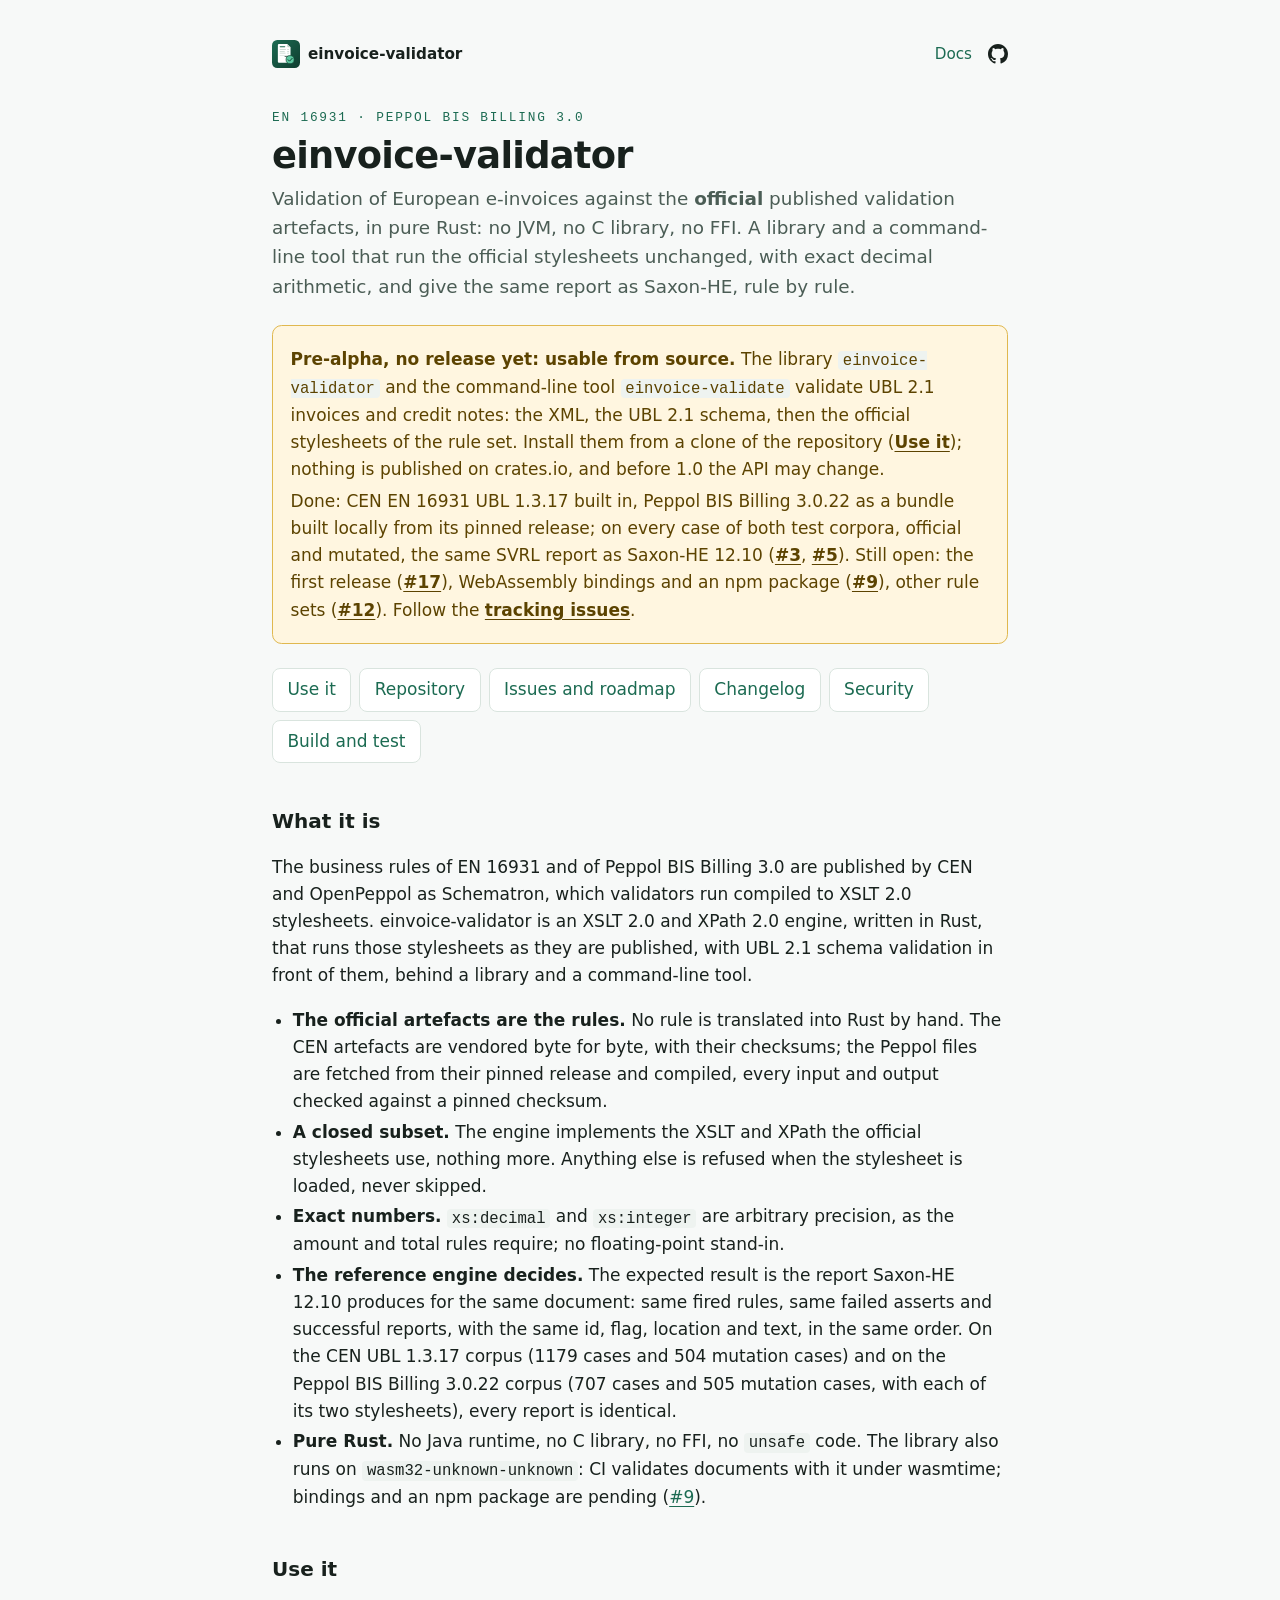
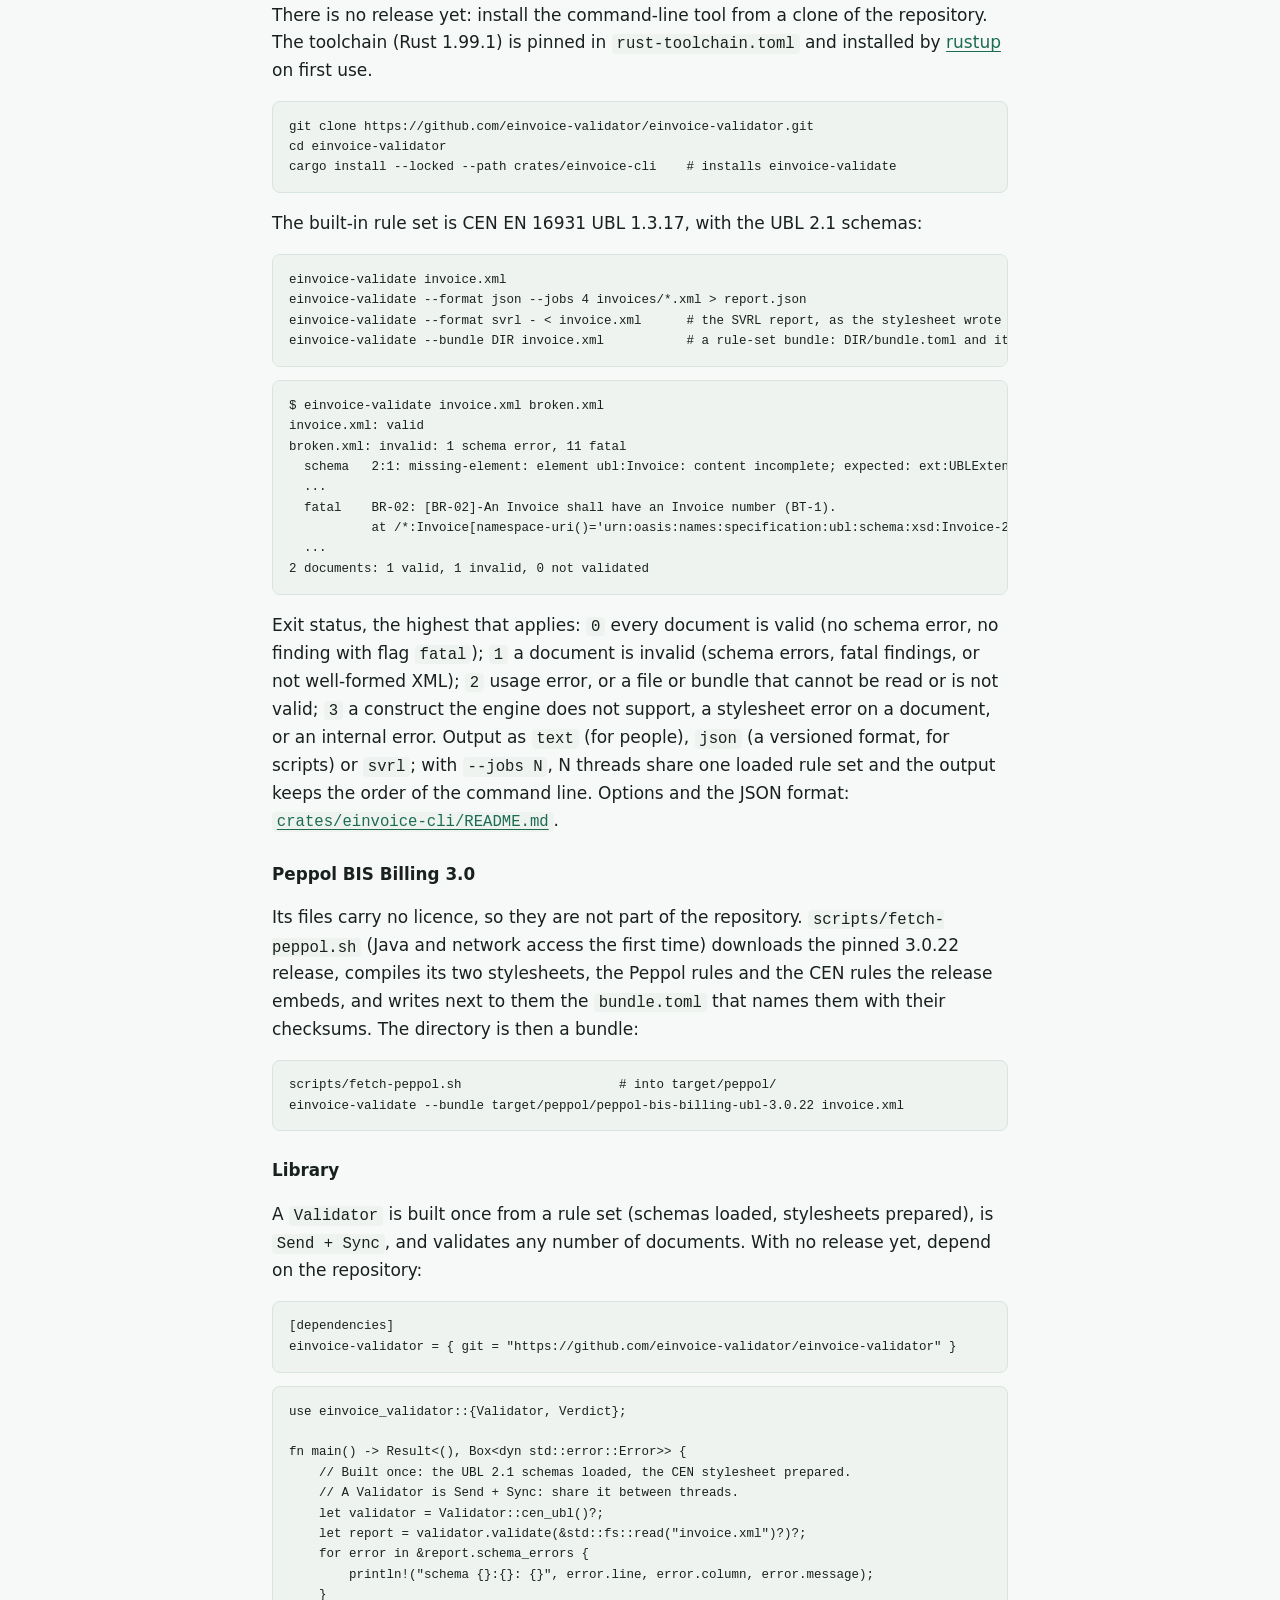
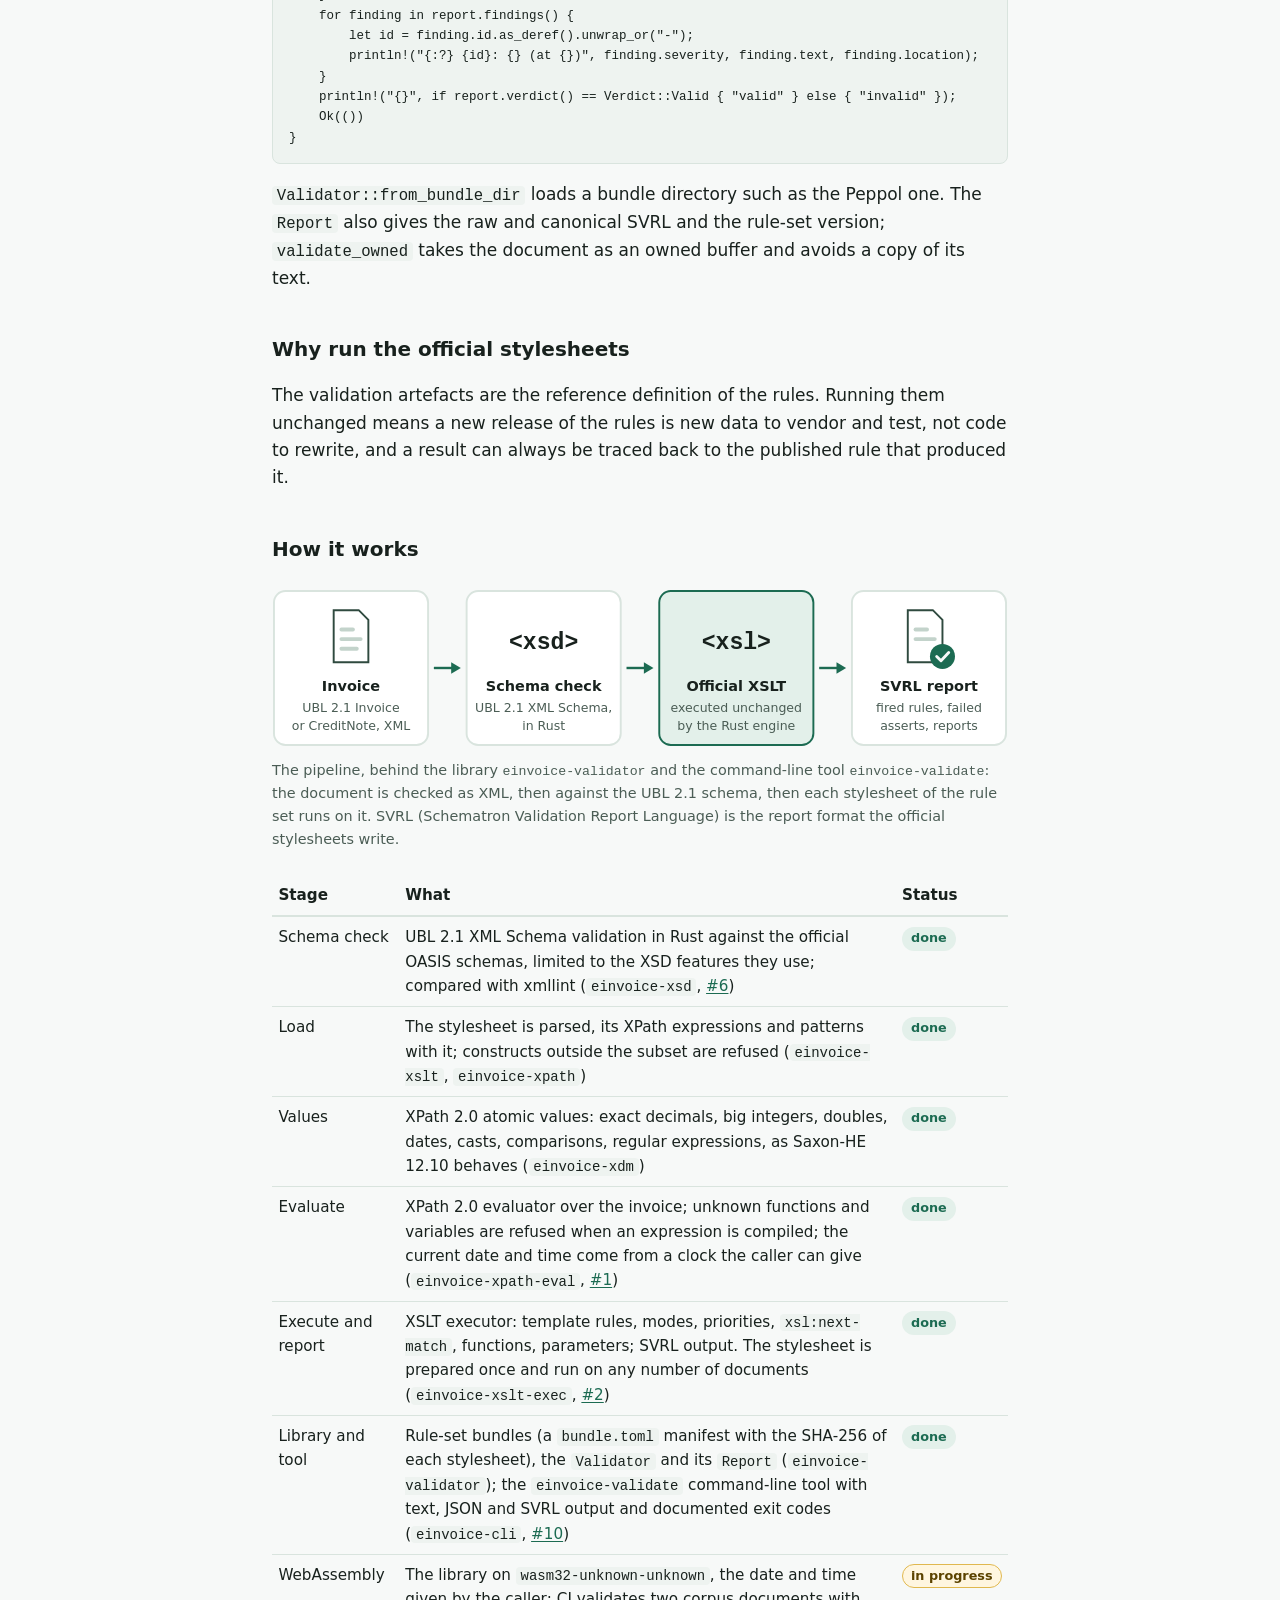
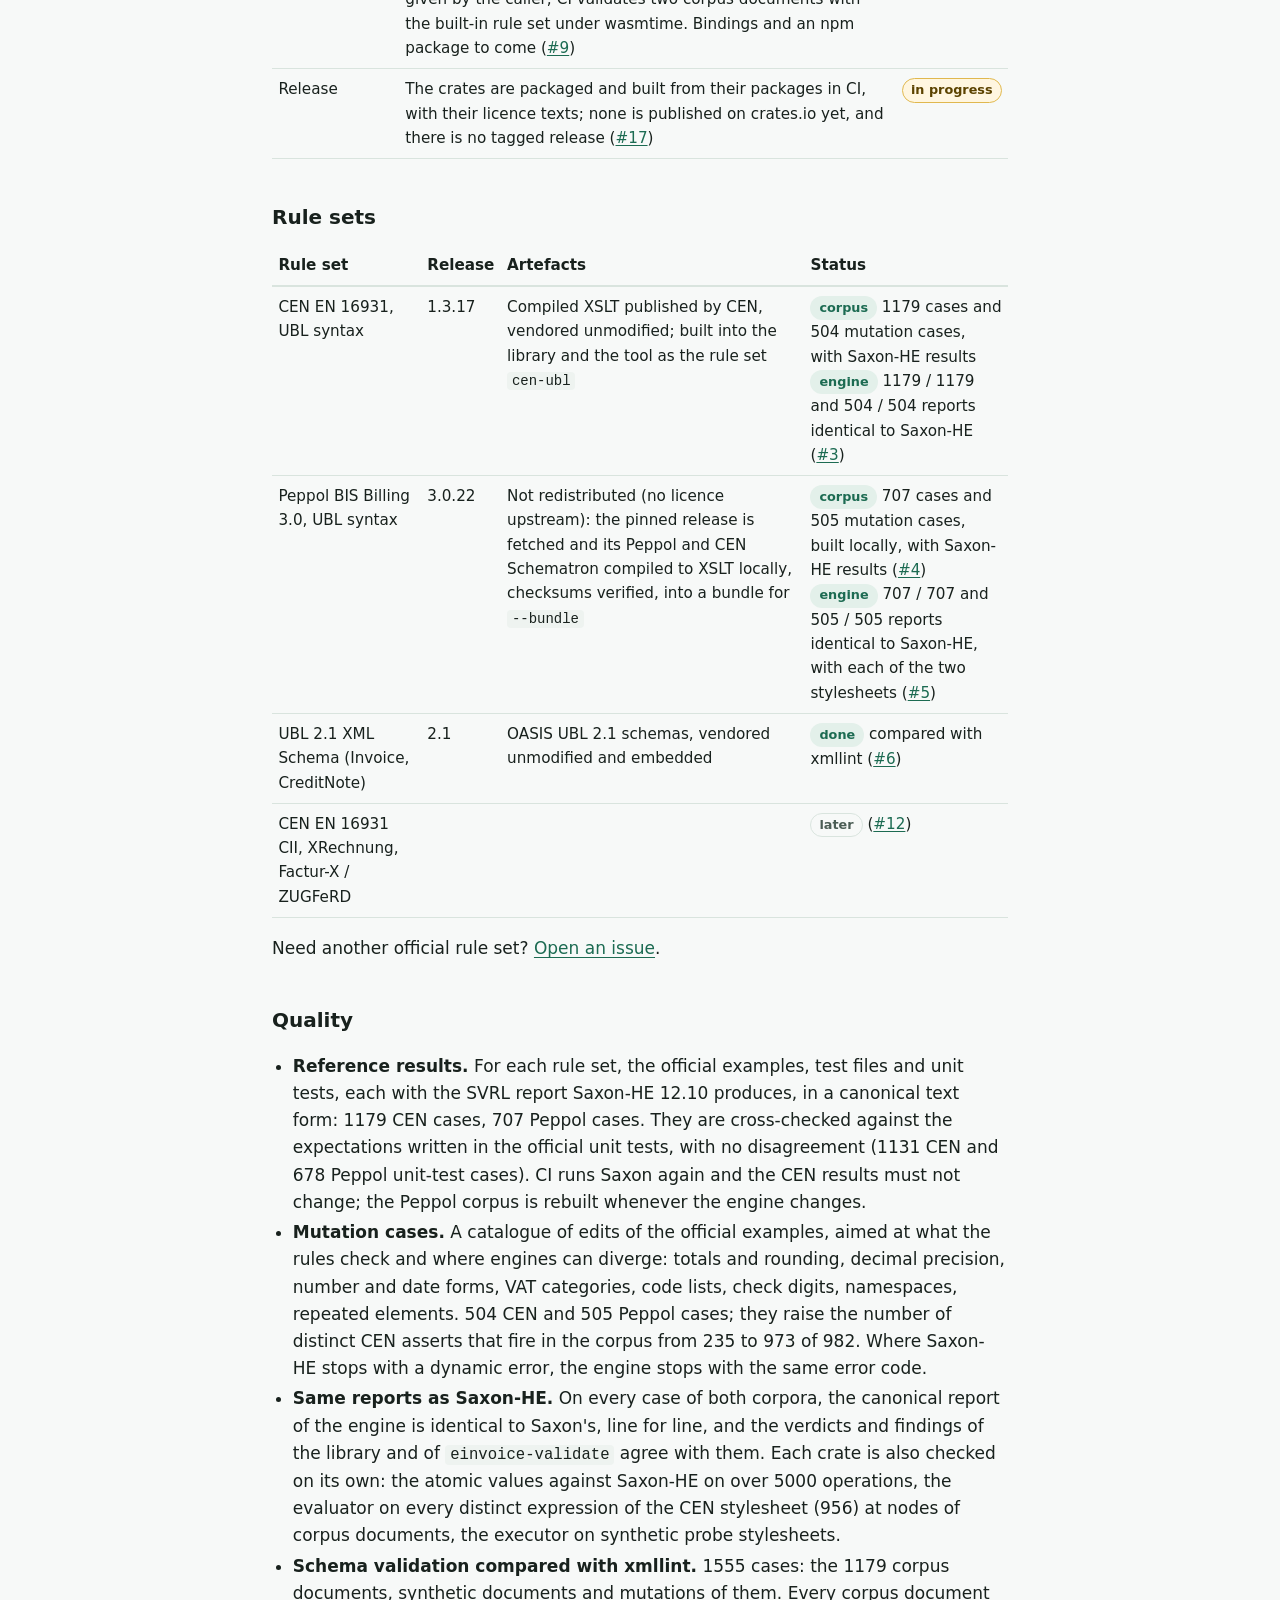
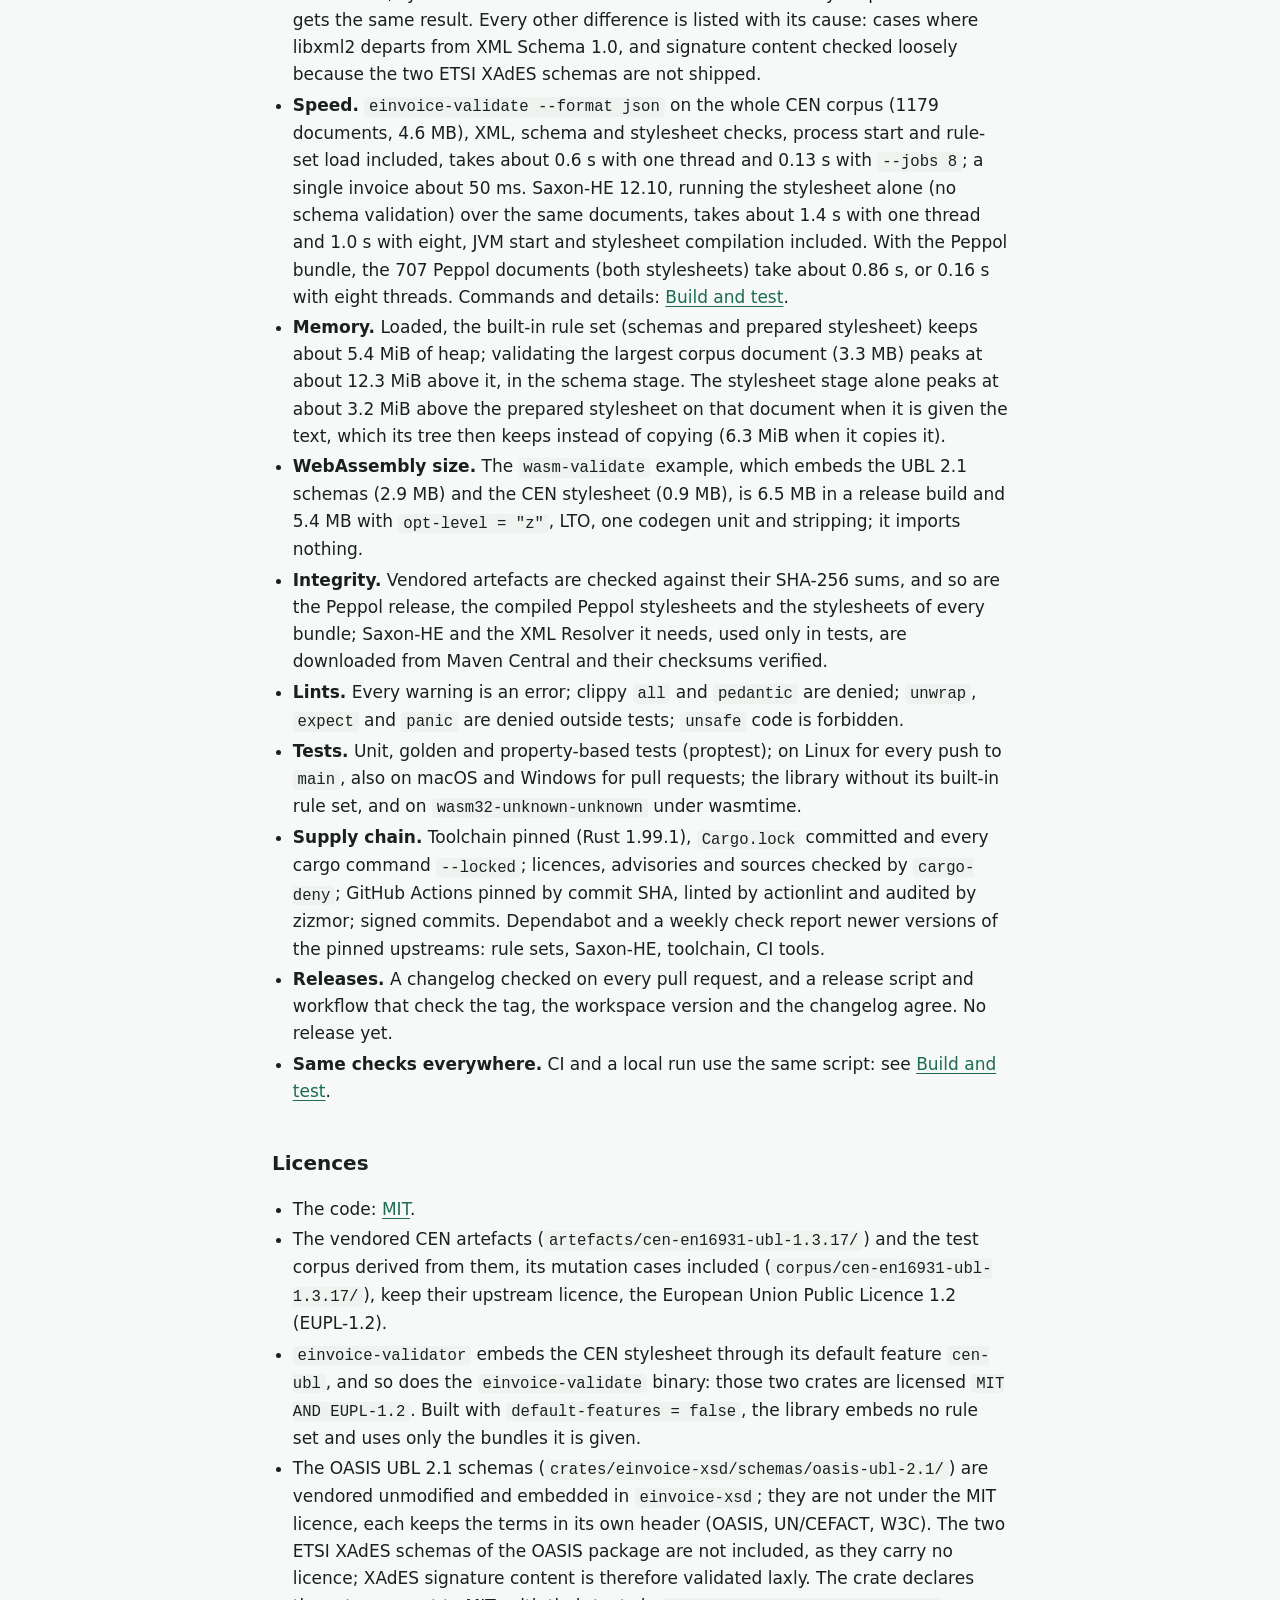
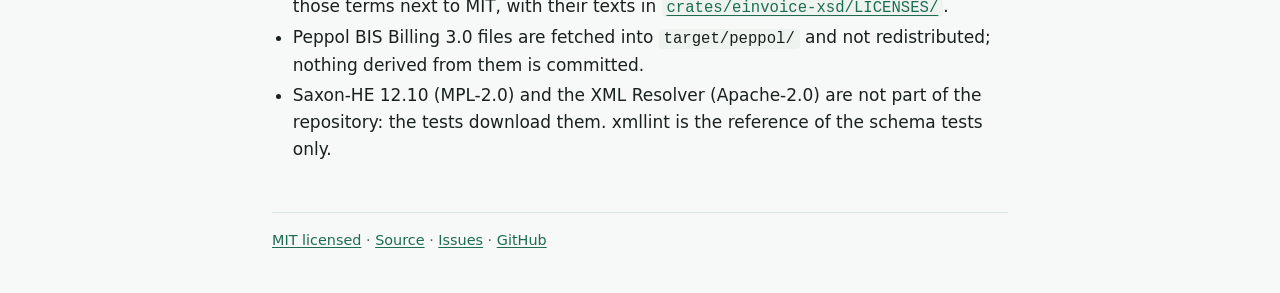
==== index.html @ 3c6e41d5 "XAdES schemas no longer shipped; xmllint comparison on 1555 cases" ====
<!doctype html>
<html lang="en">
<head>
<meta charset="utf-8">
<meta name="viewport" content="width=device-width, initial-scale=1">
<title>einvoice-validator: official EN 16931 and Peppol rules, in pure Rust</title>
<meta name="description" content="Validate EN 16931 and Peppol BIS Billing 3.0 UBL e-invoices against the official validation artefacts, in pure Rust: a library and the einvoice-validate command-line tool, with exact decimals and the same reports as Saxon-HE on the whole CEN and Peppol test corpora. Pre-alpha, usable from source.">
<meta name="color-scheme" content="light dark">
<link rel="icon" href="favicon.svg" type="image/svg+xml">
<link rel="stylesheet" href="style.css?v=1">
</head>
<body>
<a class="skip" href="#content">Skip to content</a>
<main id="content">
<header class="top"><a href="./" class="brand"><img src="favicon.svg" alt="" width="28" height="28">einvoice-validator</a><span><a href="docs.html">Docs</a> <a href="https://github.com/einvoice-validator" class="gh" aria-label="einvoice-validator on GitHub"><svg viewBox="0 0 16 16" width="20" height="20" aria-hidden="true" fill="currentColor"><path d="M8 0C3.58 0 0 3.58 0 8c0 3.54 2.29 6.53 5.47 7.59.4.07.55-.17.55-.38 0-.19-.01-.82-.01-1.49-2.01.37-2.53-.49-2.69-.94-.09-.23-.48-.94-.82-1.13-.28-.15-.68-.52-.01-.53.63-.01 1.08.58 1.23.82.72 1.21 1.87.87 2.33.66.07-.52.28-.87.51-1.07-1.78-.2-3.64-.89-3.64-3.95 0-.87.31-1.59.82-2.15-.08-.2-.36-1.02.08-2.12 0 0 .67-.21 2.2.82.64-.18 1.32-.27 2-.27.68 0 1.36.09 2 .27 1.53-1.04 2.2-.82 2.2-.82.44 1.1.16 1.92.08 2.12.51.56.82 1.27.82 2.15 0 3.07-1.87 3.75-3.65 3.95.29.25.54.73.54 1.48 0 1.07-.01 1.93-.01 2.2 0 .21.15.46.55.38A8.013 8.013 0 0016 8c0-4.42-3.58-8-8-8z"/></svg></a></span></header>

<p class="eyebrow">EN 16931 · Peppol BIS Billing 3.0</p>
<h1>einvoice-validator</h1>
<p class="lead">Validation of European e-invoices against the <strong>official</strong> published validation artefacts, in pure Rust: no JVM, no C library, no FFI. A library and a command-line tool that run the official stylesheets unchanged, with exact decimal arithmetic, and give the same report as Saxon-HE, rule by rule.</p>

<aside class="status" aria-label="Project status">
<p><strong>Pre-alpha, no release yet: usable from source.</strong> The library <code>einvoice-validator</code> and the command-line tool <code>einvoice-validate</code> validate UBL 2.1 invoices and credit notes: the XML, the UBL 2.1 schema, then the official stylesheets of the rule set. Install them from a clone of the repository (<a href="#use">Use it</a>); nothing is published on crates.io, and before 1.0 the API may change.</p>
<p>Done: CEN EN 16931 UBL 1.3.17 built in, Peppol BIS Billing 3.0.22 as a bundle built locally from its pinned release; on every case of both test corpora, official and mutated, the same SVRL report as Saxon-HE 12.10 (<a href="https://github.com/einvoice-validator/einvoice-validator/issues/3">#3</a>, <a href="https://github.com/einvoice-validator/einvoice-validator/issues/5">#5</a>). Still open: the first release (<a href="https://github.com/einvoice-validator/einvoice-validator/issues/17">#17</a>), WebAssembly bindings and an npm package (<a href="https://github.com/einvoice-validator/einvoice-validator/issues/9">#9</a>), other rule sets (<a href="https://github.com/einvoice-validator/einvoice-validator/issues/12">#12</a>). Follow the <a href="https://github.com/einvoice-validator/einvoice-validator/issues">tracking issues</a>.</p>
</aside>

<div class="links">
<a href="#use">Use it</a>
<a href="https://github.com/einvoice-validator/einvoice-validator">Repository</a>
<a href="https://github.com/einvoice-validator/einvoice-validator/issues">Issues and roadmap</a>
<a href="https://github.com/einvoice-validator/einvoice-validator/blob/main/CHANGELOG.md">Changelog</a>
<a href="https://github.com/einvoice-validator/einvoice-validator/security">Security</a>
<a href="docs.html">Build and test</a>
</div>

<h2 id="what">What it is</h2>
<p>The business rules of EN 16931 and of Peppol BIS Billing 3.0 are published by CEN and OpenPeppol as Schematron, which validators run compiled to XSLT 2.0 stylesheets. einvoice-validator is an XSLT 2.0 and XPath 2.0 engine, written in Rust, that runs those stylesheets as they are published, with UBL 2.1 schema validation in front of them, behind a library and a command-line tool.</p>
<ul>
<li><strong>The official artefacts are the rules.</strong> No rule is translated into Rust by hand. The CEN artefacts are vendored byte for byte, with their checksums; the Peppol files are fetched from their pinned release and compiled, every input and output checked against a pinned checksum.</li>
<li><strong>A closed subset.</strong> The engine implements the XSLT and XPath the official stylesheets use, nothing more. Anything else is refused when the stylesheet is loaded, never skipped.</li>
<li><strong>Exact numbers.</strong> <code>xs:decimal</code> and <code>xs:integer</code> are arbitrary precision, as the amount and total rules require; no floating-point stand-in.</li>
<li><strong>The reference engine decides.</strong> The expected result is the report Saxon-HE 12.10 produces for the same document: same fired rules, same failed asserts and successful reports, with the same id, flag, location and text, in the same order. On the CEN UBL 1.3.17 corpus (1179 cases and 504 mutation cases) and on the Peppol BIS Billing 3.0.22 corpus (707 cases and 505 mutation cases, with each of its two stylesheets), every report is identical.</li>
<li><strong>Pure Rust.</strong> No Java runtime, no C library, no FFI, no <code>unsafe</code> code. The library also runs on <code>wasm32-unknown-unknown</code>: CI validates documents with it under wasmtime; bindings and an npm package are pending (<a href="https://github.com/einvoice-validator/einvoice-validator/issues/9">#9</a>).</li>
</ul>

<h2 id="use">Use it</h2>
<p>There is no release yet: install the command-line tool from a clone of the repository. The toolchain (Rust 1.99.1) is pinned in <code>rust-toolchain.toml</code> and installed by <a href="https://rustup.rs/">rustup</a> on first use.</p>
<pre><code>git clone https://github.com/einvoice-validator/einvoice-validator.git
cd einvoice-validator
cargo install --locked --path crates/einvoice-cli    # installs einvoice-validate</code></pre>
<p>The built-in rule set is CEN EN 16931 UBL 1.3.17, with the UBL 2.1 schemas:</p>
<pre><code>einvoice-validate invoice.xml
einvoice-validate --format json --jobs 4 invoices/*.xml &gt; report.json
einvoice-validate --format svrl - &lt; invoice.xml      # the SVRL report, as the stylesheet wrote it
einvoice-validate --bundle DIR invoice.xml           # a rule-set bundle: DIR/bundle.toml and its stylesheets</code></pre>
<pre><code>$ einvoice-validate invoice.xml broken.xml
invoice.xml: valid
broken.xml: invalid: 1 schema error, 11 fatal
  schema   2:1: missing-element: element ubl:Invoice: content incomplete; expected: ext:UBLExtensions, cbc:UBLVersionID, cbc:CustomizationID, cbc:ProfileID, cbc:ProfileExecutionID, cbc:ID
  ...
  fatal    BR-02: [BR-02]-An Invoice shall have an Invoice number (BT-1).
           at /*:Invoice[namespace-uri()='urn:oasis:names:specification:ubl:schema:xsd:Invoice-2'][1]
  ...
2 documents: 1 valid, 1 invalid, 0 not validated</code></pre>
<p>Exit status, the highest that applies: <code>0</code> every document is valid (no schema error, no finding with flag <code>fatal</code>); <code>1</code> a document is invalid (schema errors, fatal findings, or not well-formed XML); <code>2</code> usage error, or a file or bundle that cannot be read or is not valid; <code>3</code> a construct the engine does not support, a stylesheet error on a document, or an internal error. Output as <code>text</code> (for people), <code>json</code> (a versioned format, for scripts) or <code>svrl</code>; with <code>--jobs N</code>, N threads share one loaded rule set and the output keeps the order of the command line. Options and the JSON format: <a href="https://github.com/einvoice-validator/einvoice-validator/blob/main/crates/einvoice-cli/README.md"><code>crates/einvoice-cli/README.md</code></a>.</p>
<h3 id="peppol">Peppol BIS Billing 3.0</h3>
<p>Its files carry no licence, so they are not part of the repository. <code>scripts/fetch-peppol.sh</code> (Java and network access the first time) downloads the pinned 3.0.22 release, compiles its two stylesheets, the Peppol rules and the CEN rules the release embeds, and writes next to them the <code>bundle.toml</code> that names them with their checksums. The directory is then a bundle:</p>
<pre><code>scripts/fetch-peppol.sh                     # into target/peppol/
einvoice-validate --bundle target/peppol/peppol-bis-billing-ubl-3.0.22 invoice.xml</code></pre>
<h3 id="library">Library</h3>
<p>A <code>Validator</code> is built once from a rule set (schemas loaded, stylesheets prepared), is <code>Send + Sync</code>, and validates any number of documents. With no release yet, depend on the repository:</p>
<pre><code>[dependencies]
einvoice-validator = { git = "https://github.com/einvoice-validator/einvoice-validator" }</code></pre>
<pre><code>use einvoice_validator::{Validator, Verdict};

fn main() -&gt; Result&lt;(), Box&lt;dyn std::error::Error&gt;&gt; {
    // Built once: the UBL 2.1 schemas loaded, the CEN stylesheet prepared.
    // A Validator is Send + Sync: share it between threads.
    let validator = Validator::cen_ubl()?;
    let report = validator.validate(&amp;std::fs::read("invoice.xml")?)?;
    for error in &amp;report.schema_errors {
        println!("schema {}:{}: {}", error.line, error.column, error.message);
    }
    for finding in report.findings() {
        let id = finding.id.as_deref().unwrap_or("-");
        println!("{:?} {id}: {} (at {})", finding.severity, finding.text, finding.location);
    }
    println!("{}", if report.verdict() == Verdict::Valid { "valid" } else { "invalid" });
    Ok(())
}</code></pre>
<p><code>Validator::from_bundle_dir</code> loads a bundle directory such as the Peppol one. The <code>Report</code> also gives the raw and canonical SVRL and the rule-set version; <code>validate_owned</code> takes the document as an owned buffer and avoids a copy of its text.</p>

<h2 id="why">Why run the official stylesheets</h2>
<p>The validation artefacts are the reference definition of the rules. Running them unchanged means a new release of the rules is new data to vendor and test, not code to rewrite, and a result can always be traced back to the published rule that produced it.</p>

<h2 id="how">How it works</h2>
<figure>
<svg class="diagram wide" viewBox="-2 -2 764 168" role="img" aria-labelledby="dw-t dw-d">
<title id="dw-t">Validation pipeline</title>
<desc id="dw-d">An invoice in UBL XML is checked against the UBL 2.1 XML Schema, then the official XSLT rule set is executed by the Rust engine, which writes an SVRL report.</desc>
<rect class="box" x="0" y="0" width="160" height="160" rx="12"/>
<rect class="box" x="200" y="0" width="160" height="160" rx="12"/>
<rect class="box engine" x="400" y="0" width="160" height="160" rx="12"/>
<rect class="box" x="600" y="0" width="160" height="160" rx="12"/>
<g><path class="page" d="M62 20h26l10 10v44h-36z"/><rect class="ink" x="68" y="38" width="16" height="4" rx="2"/><rect class="ink" x="68" y="48" width="24" height="4" rx="2"/><rect class="ink" x="68" y="58" width="20" height="4" rx="2"/></g>
<text class="lbl" x="80" y="104" text-anchor="middle">Invoice</text>
<text class="sub" x="80" y="126" text-anchor="middle">UBL 2.1 Invoice</text>
<text class="sub" x="80" y="144" text-anchor="middle">or CreditNote, XML</text>
<text class="lbl" x="280" y="60" text-anchor="middle" style="font-family:ui-monospace,Menlo,Consolas,monospace;font-size:24px">&lt;xsd&gt;</text>
<text class="lbl" x="280" y="104" text-anchor="middle">Schema check</text>
<text class="sub" x="280" y="126" text-anchor="middle">UBL 2.1 XML Schema,</text>
<text class="sub" x="280" y="144" text-anchor="middle">in Rust</text>
<text class="lbl" x="480" y="60" text-anchor="middle" style="font-family:ui-monospace,Menlo,Consolas,monospace;font-size:24px">&lt;xsl&gt;</text>
<text class="lbl" x="480" y="104" text-anchor="middle">Official XSLT</text>
<text class="sub" x="480" y="126" text-anchor="middle">executed unchanged</text>
<text class="sub" x="480" y="144" text-anchor="middle">by the Rust engine</text>
<g><path class="page" d="M658 20h26l10 10v44h-36z"/><rect class="ink" x="664" y="38" width="16" height="4" rx="2"/><rect class="ink" x="664" y="48" width="24" height="4" rx="2"/><circle class="ok" cx="694" cy="68" r="13"/><path class="okmark" d="M688 68l4.5 4.5 8-8.5"/></g>
<text class="lbl" x="680" y="104" text-anchor="middle">SVRL report</text>
<text class="sub" x="680" y="126" text-anchor="middle">fired rules, failed</text>
<text class="sub" x="680" y="144" text-anchor="middle">asserts, reports</text>
<path class="arrow" d="M166 80h20"/><path class="head" d="M194 80l-10-6v12z"/>
<path class="arrow" d="M366 80h20"/><path class="head" d="M394 80l-10-6v12z"/>
<path class="arrow" d="M566 80h20"/><path class="head" d="M594 80l-10-6v12z"/>
</svg>
<svg class="diagram tall" viewBox="-2 -2 304 586" role="img" aria-labelledby="dt-t dt-d">
<title id="dt-t">Validation pipeline</title>
<desc id="dt-d">An invoice in UBL XML is checked against the UBL 2.1 XML Schema, then the official XSLT rule set is executed by the Rust engine, which writes an SVRL report.</desc>
<rect class="box" x="0" y="0" width="300" height="118" rx="12"/>
<rect class="box" x="0" y="154" width="300" height="118" rx="12"/>
<rect class="box engine" x="0" y="308" width="300" height="118" rx="12"/>
<rect class="box" x="0" y="462" width="300" height="118" rx="12"/>
<g><path class="page" d="M22 36h26l10 10v44h-36z"/><rect class="ink" x="28" y="54" width="16" height="4" rx="2"/><rect class="ink" x="28" y="64" width="24" height="4" rx="2"/><rect class="ink" x="28" y="74" width="20" height="4" rx="2"/></g>
<text class="lbl" x="84" y="46">Invoice</text>
<text class="sub" x="84" y="70">UBL 2.1 Invoice</text>
<text class="sub" x="84" y="88">or CreditNote, XML</text>
<text class="lbl" x="40" y="222" text-anchor="middle" style="font-family:ui-monospace,Menlo,Consolas,monospace;font-size:18px">&lt;xsd&gt;</text>
<text class="lbl" x="84" y="200">Schema check</text>
<text class="sub" x="84" y="224">UBL 2.1 XML Schema,</text>
<text class="sub" x="84" y="242">in Rust</text>
<text class="lbl" x="40" y="376" text-anchor="middle" style="font-family:ui-monospace,Menlo,Consolas,monospace;font-size:18px">&lt;xsl&gt;</text>
<text class="lbl" x="84" y="354">Official XSLT</text>
<text class="sub" x="84" y="378">executed unchanged</text>
<text class="sub" x="84" y="396">by the Rust engine</text>
<g><path class="page" d="M22 498h26l10 10v44h-36z"/><rect class="ink" x="28" y="516" width="16" height="4" rx="2"/><rect class="ink" x="28" y="526" width="24" height="4" rx="2"/><circle class="ok" cx="58" cy="546" r="13"/><path class="okmark" d="M52 546l4.5 4.5 8-8.5"/></g>
<text class="lbl" x="84" y="508">SVRL report</text>
<text class="sub" x="84" y="532">fired rules, failed</text>
<text class="sub" x="84" y="550">asserts, reports</text>
<path class="arrow" d="M150 122v20"/><path class="head" d="M150 150l-6-10h12z"/>
<path class="arrow" d="M150 276v20"/><path class="head" d="M150 304l-6-10h12z"/>
<path class="arrow" d="M150 430v20"/><path class="head" d="M150 458l-6-10h12z"/>
</svg>
<figcaption>The pipeline, behind the library <code>einvoice-validator</code> and the command-line tool <code>einvoice-validate</code>: the document is checked as XML, then against the UBL 2.1 schema, then each stylesheet of the rule set runs on it. SVRL (Schematron Validation Report Language) is the report format the official stylesheets write.</figcaption>
</figure>
<div class="table-wrap">
<table>
<thead><tr><th scope="col">Stage</th><th scope="col">What</th><th scope="col">Status</th></tr></thead>
<tbody>
<tr><td>Schema check</td><td>UBL 2.1 XML Schema validation in Rust against the official OASIS schemas, limited to the XSD features they use; compared with xmllint (<code>einvoice-xsd</code>, <a href="https://github.com/einvoice-validator/einvoice-validator/issues/6">#6</a>)</td><td><span class="tag done">done</span></td></tr>
<tr><td>Load</td><td>The stylesheet is parsed, its XPath expressions and patterns with it; constructs outside the subset are refused (<code>einvoice-xslt</code>, <code>einvoice-xpath</code>)</td><td><span class="tag done">done</span></td></tr>
<tr><td>Values</td><td>XPath 2.0 atomic values: exact decimals, big integers, doubles, dates, casts, comparisons, regular expressions, as Saxon-HE 12.10 behaves (<code>einvoice-xdm</code>)</td><td><span class="tag done">done</span></td></tr>
<tr><td>Evaluate</td><td>XPath 2.0 evaluator over the invoice; unknown functions and variables are refused when an expression is compiled; the current date and time come from a clock the caller can give (<code>einvoice-xpath-eval</code>, <a href="https://github.com/einvoice-validator/einvoice-validator/issues/1">#1</a>)</td><td><span class="tag done">done</span></td></tr>
<tr><td>Execute and report</td><td>XSLT executor: template rules, modes, priorities, <code>xsl:next-match</code>, functions, parameters; SVRL output. The stylesheet is prepared once and run on any number of documents (<code>einvoice-xslt-exec</code>, <a href="https://github.com/einvoice-validator/einvoice-validator/issues/2">#2</a>)</td><td><span class="tag done">done</span></td></tr>
<tr><td>Library and tool</td><td>Rule-set bundles (a <code>bundle.toml</code> manifest with the SHA-256 of each stylesheet), the <code>Validator</code> and its <code>Report</code> (<code>einvoice-validator</code>); the <code>einvoice-validate</code> command-line tool with text, JSON and SVRL output and documented exit codes (<code>einvoice-cli</code>, <a href="https://github.com/einvoice-validator/einvoice-validator/issues/10">#10</a>)</td><td><span class="tag done">done</span></td></tr>
<tr><td>WebAssembly</td><td>The library on <code>wasm32-unknown-unknown</code>, the date and time given by the caller; CI validates two corpus documents with the built-in rule set under wasmtime. Bindings and an npm package to come (<a href="https://github.com/einvoice-validator/einvoice-validator/issues/9">#9</a>)</td><td><span class="tag wip">in progress</span></td></tr>
<tr><td>Release</td><td>The crates are packaged and built from their packages in CI, with their licence texts; none is published on crates.io yet, and there is no tagged release (<a href="https://github.com/einvoice-validator/einvoice-validator/issues/17">#17</a>)</td><td><span class="tag wip">in progress</span></td></tr>
</tbody>
</table>
</div>

<h2 id="rule-sets">Rule sets</h2>
<div class="table-wrap">
<table>
<thead><tr><th scope="col">Rule set</th><th scope="col">Release</th><th scope="col">Artefacts</th><th scope="col">Status</th></tr></thead>
<tbody>
<tr><td>CEN EN 16931, UBL syntax</td><td>1.3.17</td><td>Compiled XSLT published by CEN, vendored unmodified; built into the library and the tool as the rule set <code>cen-ubl</code></td><td><span class="tag done">corpus</span> 1179 cases and 504 mutation cases, with Saxon-HE results<br><span class="tag done">engine</span> 1179 / 1179 and 504 / 504 reports identical to Saxon-HE (<a href="https://github.com/einvoice-validator/einvoice-validator/issues/3">#3</a>)</td></tr>
<tr><td>Peppol BIS Billing 3.0, UBL syntax</td><td>3.0.22</td><td>Not redistributed (no licence upstream): the pinned release is fetched and its Peppol and CEN Schematron compiled to XSLT locally, checksums verified, into a bundle for <code>--bundle</code></td><td><span class="tag done">corpus</span> 707 cases and 505 mutation cases, built locally, with Saxon-HE results (<a href="https://github.com/einvoice-validator/einvoice-validator/issues/4">#4</a>)<br><span class="tag done">engine</span> 707 / 707 and 505 / 505 reports identical to Saxon-HE, with each of the two stylesheets (<a href="https://github.com/einvoice-validator/einvoice-validator/issues/5">#5</a>)</td></tr>
<tr><td>UBL 2.1 XML Schema (Invoice, CreditNote)</td><td>2.1</td><td>OASIS UBL 2.1 schemas, vendored unmodified and embedded</td><td><span class="tag done">done</span> compared with xmllint (<a href="https://github.com/einvoice-validator/einvoice-validator/issues/6">#6</a>)</td></tr>
<tr><td>CEN EN 16931 CII, XRechnung, Factur-X / ZUGFeRD</td><td></td><td></td><td><span class="tag later">later</span> (<a href="https://github.com/einvoice-validator/einvoice-validator/issues/12">#12</a>)</td></tr>
</tbody>
</table>
</div>
<p>Need another official rule set? <a href="https://github.com/einvoice-validator/einvoice-validator/issues">Open an issue</a>.</p>

<h2 id="quality">Quality</h2>
<ul>
<li><strong>Reference results.</strong> For each rule set, the official examples, test files and unit tests, each with the SVRL report Saxon-HE 12.10 produces, in a canonical text form: 1179 CEN cases, 707 Peppol cases. They are cross-checked against the expectations written in the official unit tests, with no disagreement (1131 CEN and 678 Peppol unit-test cases). CI runs Saxon again and the CEN results must not change; the Peppol corpus is rebuilt whenever the engine changes.</li>
<li><strong>Mutation cases.</strong> A catalogue of edits of the official examples, aimed at what the rules check and where engines can diverge: totals and rounding, decimal precision, number and date forms, VAT categories, code lists, check digits, namespaces, repeated elements. 504 CEN and 505 Peppol cases; they raise the number of distinct CEN asserts that fire in the corpus from 235 to 973 of 982. Where Saxon-HE stops with a dynamic error, the engine stops with the same error code.</li>
<li><strong>Same reports as Saxon-HE.</strong> On every case of both corpora, the canonical report of the engine is identical to Saxon's, line for line, and the verdicts and findings of the library and of <code>einvoice-validate</code> agree with them. Each crate is also checked on its own: the atomic values against Saxon-HE on over 5000 operations, the evaluator on every distinct expression of the CEN stylesheet (956) at nodes of corpus documents, the executor on synthetic probe stylesheets.</li>
<li><strong>Schema validation compared with xmllint.</strong> 1555 cases: the 1179 corpus documents, synthetic documents and mutations of them. Every corpus document gets the same result. Every other difference is listed with its cause: cases where libxml2 departs from XML Schema 1.0, and signature content checked loosely because the two ETSI XAdES schemas are not shipped.</li>
<li><strong>Speed.</strong> <code>einvoice-validate --format json</code> on the whole CEN corpus (1179 documents, 4.6 MB), XML, schema and stylesheet checks, process start and rule-set load included, takes about 0.6 s with one thread and 0.13 s with <code>--jobs 8</code>; a single invoice about 50 ms. Saxon-HE 12.10, running the stylesheet alone (no schema validation) over the same documents, takes about 1.4 s with one thread and 1.0 s with eight, JVM start and stylesheet compilation included. With the Peppol bundle, the 707 Peppol documents (both stylesheets) take about 0.86 s, or 0.16 s with eight threads. Commands and details: <a href="docs.html#performance">Build and test</a>.</li>
<li><strong>Memory.</strong> Loaded, the built-in rule set (schemas and prepared stylesheet) keeps about 5.4 MiB of heap; validating the largest corpus document (3.3 MB) peaks at about 12.3 MiB above it, in the schema stage. The stylesheet stage alone peaks at about 3.2 MiB above the prepared stylesheet on that document when it is given the text, which its tree then keeps instead of copying (6.3 MiB when it copies it).</li>
<li><strong>WebAssembly size.</strong> The <code>wasm-validate</code> example, which embeds the UBL 2.1 schemas (2.9 MB) and the CEN stylesheet (0.9 MB), is 6.5 MB in a release build and 5.4 MB with <code>opt-level = "z"</code>, LTO, one codegen unit and stripping; it imports nothing.</li>
<li><strong>Integrity.</strong> Vendored artefacts are checked against their SHA-256 sums, and so are the Peppol release, the compiled Peppol stylesheets and the stylesheets of every bundle; Saxon-HE and the XML Resolver it needs, used only in tests, are downloaded from Maven Central and their checksums verified.</li>
<li><strong>Lints.</strong> Every warning is an error; clippy <code>all</code> and <code>pedantic</code> are denied; <code>unwrap</code>, <code>expect</code> and <code>panic</code> are denied outside tests; <code>unsafe</code> code is forbidden.</li>
<li><strong>Tests.</strong> Unit, golden and property-based tests (proptest); on Linux for every push to <code>main</code>, also on macOS and Windows for pull requests; the library without its built-in rule set, and on <code>wasm32-unknown-unknown</code> under wasmtime.</li>
<li><strong>Supply chain.</strong> Toolchain pinned (Rust 1.99.1), <code>Cargo.lock</code> committed and every cargo command <code>--locked</code>; licences, advisories and sources checked by <code>cargo-deny</code>; GitHub Actions pinned by commit SHA, linted by actionlint and audited by zizmor; signed commits. Dependabot and a weekly check report newer versions of the pinned upstreams: rule sets, Saxon-HE, toolchain, CI tools.</li>
<li><strong>Releases.</strong> A changelog checked on every pull request, and a release script and workflow that check the tag, the workspace version and the changelog agree. No release yet.</li>
<li><strong>Same checks everywhere.</strong> CI and a local run use the same script: see <a href="docs.html">Build and test</a>.</li>
</ul>

<h2 id="licences">Licences</h2>
<ul>
<li>The code: <a href="https://github.com/einvoice-validator/einvoice-validator/blob/main/LICENSE">MIT</a>.</li>
<li>The vendored CEN artefacts (<code>artefacts/cen-en16931-ubl-1.3.17/</code>) and the test corpus derived from them, its mutation cases included (<code>corpus/cen-en16931-ubl-1.3.17/</code>), keep their upstream licence, the European Union Public Licence 1.2 (EUPL-1.2).</li>
<li><code>einvoice-validator</code> embeds the CEN stylesheet through its default feature <code>cen-ubl</code>, and so does the <code>einvoice-validate</code> binary: those two crates are licensed <code>MIT AND EUPL-1.2</code>. Built with <code>default-features = false</code>, the library embeds no rule set and uses only the bundles it is given.</li>
<li>The OASIS UBL 2.1 schemas (<code>crates/einvoice-xsd/schemas/oasis-ubl-2.1/</code>) are vendored unmodified and embedded in <code>einvoice-xsd</code>; they are not under the MIT licence, each keeps the terms in its own header (OASIS, UN/CEFACT, W3C). The two ETSI XAdES schemas of the OASIS package are not included, as they carry no licence; XAdES signature content is therefore validated laxly. The crate declares those terms next to MIT, with their texts in <a href="https://github.com/einvoice-validator/einvoice-validator/tree/main/crates/einvoice-xsd/LICENSES"><code>crates/einvoice-xsd/LICENSES/</code></a>.</li>
<li>Peppol BIS Billing 3.0 files are fetched into <code>target/peppol/</code> and not redistributed; nothing derived from them is committed.</li>
<li>Saxon-HE 12.10 (MPL-2.0) and the XML Resolver (Apache-2.0) are not part of the repository: the tests download them. xmllint is the reference of the schema tests only.</li>
</ul>

<footer><a href="https://github.com/einvoice-validator/einvoice-validator/blob/main/LICENSE">MIT licensed</a> · <a href="https://github.com/einvoice-validator/einvoice-validator">Source</a> · <a href="https://github.com/einvoice-validator/einvoice-validator/issues">Issues</a> · <a href="https://github.com/einvoice-validator">GitHub</a></footer>
</main>
</body>
</html>
---- style.css ----
:root{--bg:#f7f9f8;--fg:#18211d;--muted:#4b5d55;--card:#fff;--line:#d9e4de;--accent:#1c6b52;--accent-soft:#e3f0ea;--code:#eef3f0;--warn-bg:#fff6e0;--warn-line:#e0b84f;--warn-fg:#5c4300;--page:#fff;--ink:#2f4a3f;--rule:#c3d3cb}
@media (prefers-color-scheme:dark){:root{--bg:#111815;--fg:#e6eeea;--muted:#a3b8ae;--card:#18221e;--line:#2a3a33;--accent:#6fd0ab;--accent-soft:#183129;--code:#1a2520;--warn-bg:#2d2511;--warn-line:#8a6d1f;--warn-fg:#f3dc9c;--page:#1f362d;--ink:#cfe0d8;--rule:#4f7365}}
*{box-sizing:border-box}
html{text-size-adjust:100%}
body{margin:0;background:var(--bg);color:var(--fg);font:17px/1.6 system-ui,-apple-system,"Segoe UI",Roboto,sans-serif}
main{max-width:48rem;margin:0 auto;padding:2.5rem 1rem 4rem}
h1{font-size:2.3rem;line-height:1.15;margin:0 0 .4rem;letter-spacing:-.02em;overflow-wrap:anywhere}
h2{font-size:1.25rem;margin:2.6rem 0 .75rem}
h3{font-size:1.05rem;margin:1.6rem 0 .4rem}
p.lead{font-size:1.15rem;color:var(--muted);margin:0 0 1.5rem}
a{color:var(--accent);text-underline-offset:.15em}
a:focus-visible{outline:3px solid var(--accent);outline-offset:2px;border-radius:.2rem}
.skip{position:absolute;left:-999px;top:0}
.skip:focus{left:1rem;top:1rem;background:var(--card);padding:.4rem .8rem;border:1px solid var(--line);border-radius:.4rem;z-index:1}
header.top{display:flex;justify-content:space-between;align-items:center;gap:1rem;margin:0 0 2.5rem;font-size:.95rem}
header.top a{text-decoration:none}
header.top .brand{display:inline-flex;align-items:center;gap:.5rem;font-weight:600;color:var(--fg)}
header.top span{display:flex;gap:1rem;align-items:center}
header.top .gh{color:var(--fg);display:inline-flex}
.eyebrow{font-family:ui-monospace,"SF Mono",Menlo,Consolas,monospace;font-size:.8rem;letter-spacing:.14em;text-transform:uppercase;color:var(--accent);margin:0 0 .4rem}
.status{background:var(--warn-bg);border:1px solid var(--warn-line);color:var(--warn-fg);border-radius:.6rem;padding:.9rem 1.1rem;margin:1.5rem 0}
.status p{margin:.3rem 0}
.status a{color:inherit;font-weight:600}
.links{display:flex;flex-wrap:wrap;gap:.5rem;margin:1.5rem 0}
.links a{border:1px solid var(--line);background:var(--card);padding:.45rem .9rem;border-radius:.5rem;text-decoration:none}
.links a:hover{border-color:var(--accent)}
ul,ol{padding-left:1.3rem}
li{margin:.2rem 0}
pre{background:var(--code);border:1px solid var(--line);border-radius:.5rem;padding:.9rem 1rem;overflow-x:auto;font-size:.85rem;line-height:1.5}
code{font-family:ui-monospace,"SF Mono",Menlo,Consolas,monospace;font-size:.92em}
p code,li code,td code,dd code{background:var(--code);padding:.05rem .3rem;border-radius:.25rem;overflow-wrap:anywhere}
.table-wrap{overflow-x:auto}
table{border-collapse:collapse;width:100%;font-size:.95rem}
td,th{border-bottom:1px solid var(--line);padding:.5rem .4rem;text-align:left;vertical-align:top}
thead th{border-bottom:2px solid var(--line)}
.tag{display:inline-block;font-size:.8rem;font-weight:600;padding:.05rem .5rem;border-radius:1rem;white-space:nowrap;border:1px solid var(--line)}
.tag.done{background:var(--accent-soft);color:var(--accent);border-color:transparent}
.tag.wip{background:var(--warn-bg);color:var(--warn-fg);border-color:var(--warn-line)}
.tag.later{color:var(--muted)}
figure{margin:1.5rem 0}
figcaption{color:var(--muted);font-size:.9rem;margin-top:.5rem}
.diagram{width:100%;height:auto;display:block}
.diagram.tall{display:none;max-width:20rem;margin:0 auto}
@media (max-width:40rem){.diagram.wide{display:none}.diagram.tall{display:block}}
.diagram .box{fill:var(--card);stroke:var(--line);stroke-width:2}
.diagram .box.engine{fill:var(--accent-soft);stroke:var(--accent)}
.diagram .lbl{fill:var(--fg);font:600 15px system-ui,-apple-system,"Segoe UI",Roboto,sans-serif}
.diagram .sub{fill:var(--muted);font:13px system-ui,-apple-system,"Segoe UI",Roboto,sans-serif}
.diagram .arrow{stroke:var(--accent);stroke-width:2.5;fill:none}
.diagram .head{fill:var(--accent)}
.diagram .page{fill:var(--page);stroke:var(--ink);stroke-width:2}
.diagram .ink{fill:var(--rule)}
.diagram .ok{fill:var(--accent)}
.diagram .okmark{stroke:var(--bg);stroke-width:3;fill:none;stroke-linecap:round;stroke-linejoin:round}
nav.toc{margin:0 0 2rem;font-size:.95rem;display:flex;flex-wrap:wrap;gap:.3rem 1rem}
dl{margin:0}
dt{font-family:ui-monospace,"SF Mono",Menlo,Consolas,monospace;font-weight:600;margin-top:.7rem;overflow-wrap:anywhere}
dd{margin:0 0 0 1.2rem}
footer{margin-top:3rem;padding-top:1rem;border-top:1px solid var(--line);color:var(--muted);font-size:.9rem}
@media (max-width:30rem){body{font-size:16px}h1{font-size:1.8rem}main{padding-top:1.5rem}}
.jobs td:first-child code{white-space:nowrap;overflow-wrap:normal}
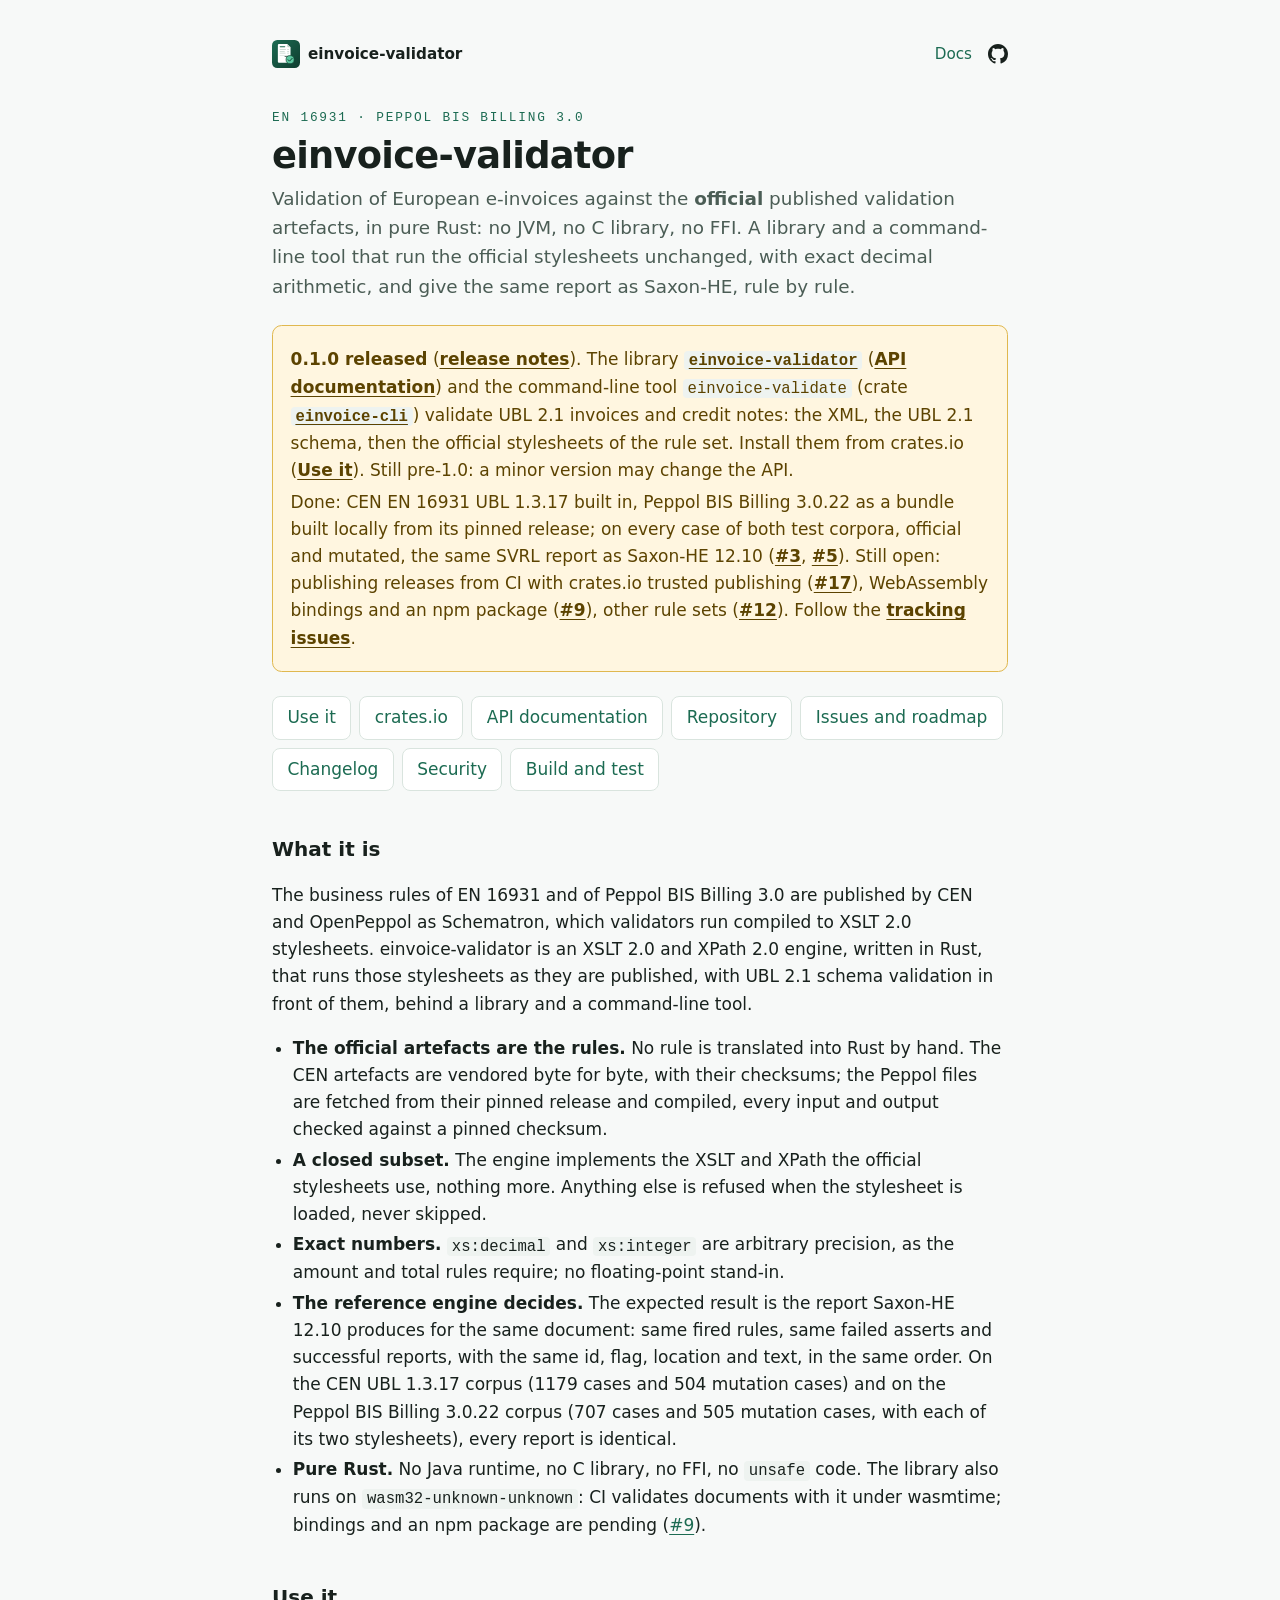
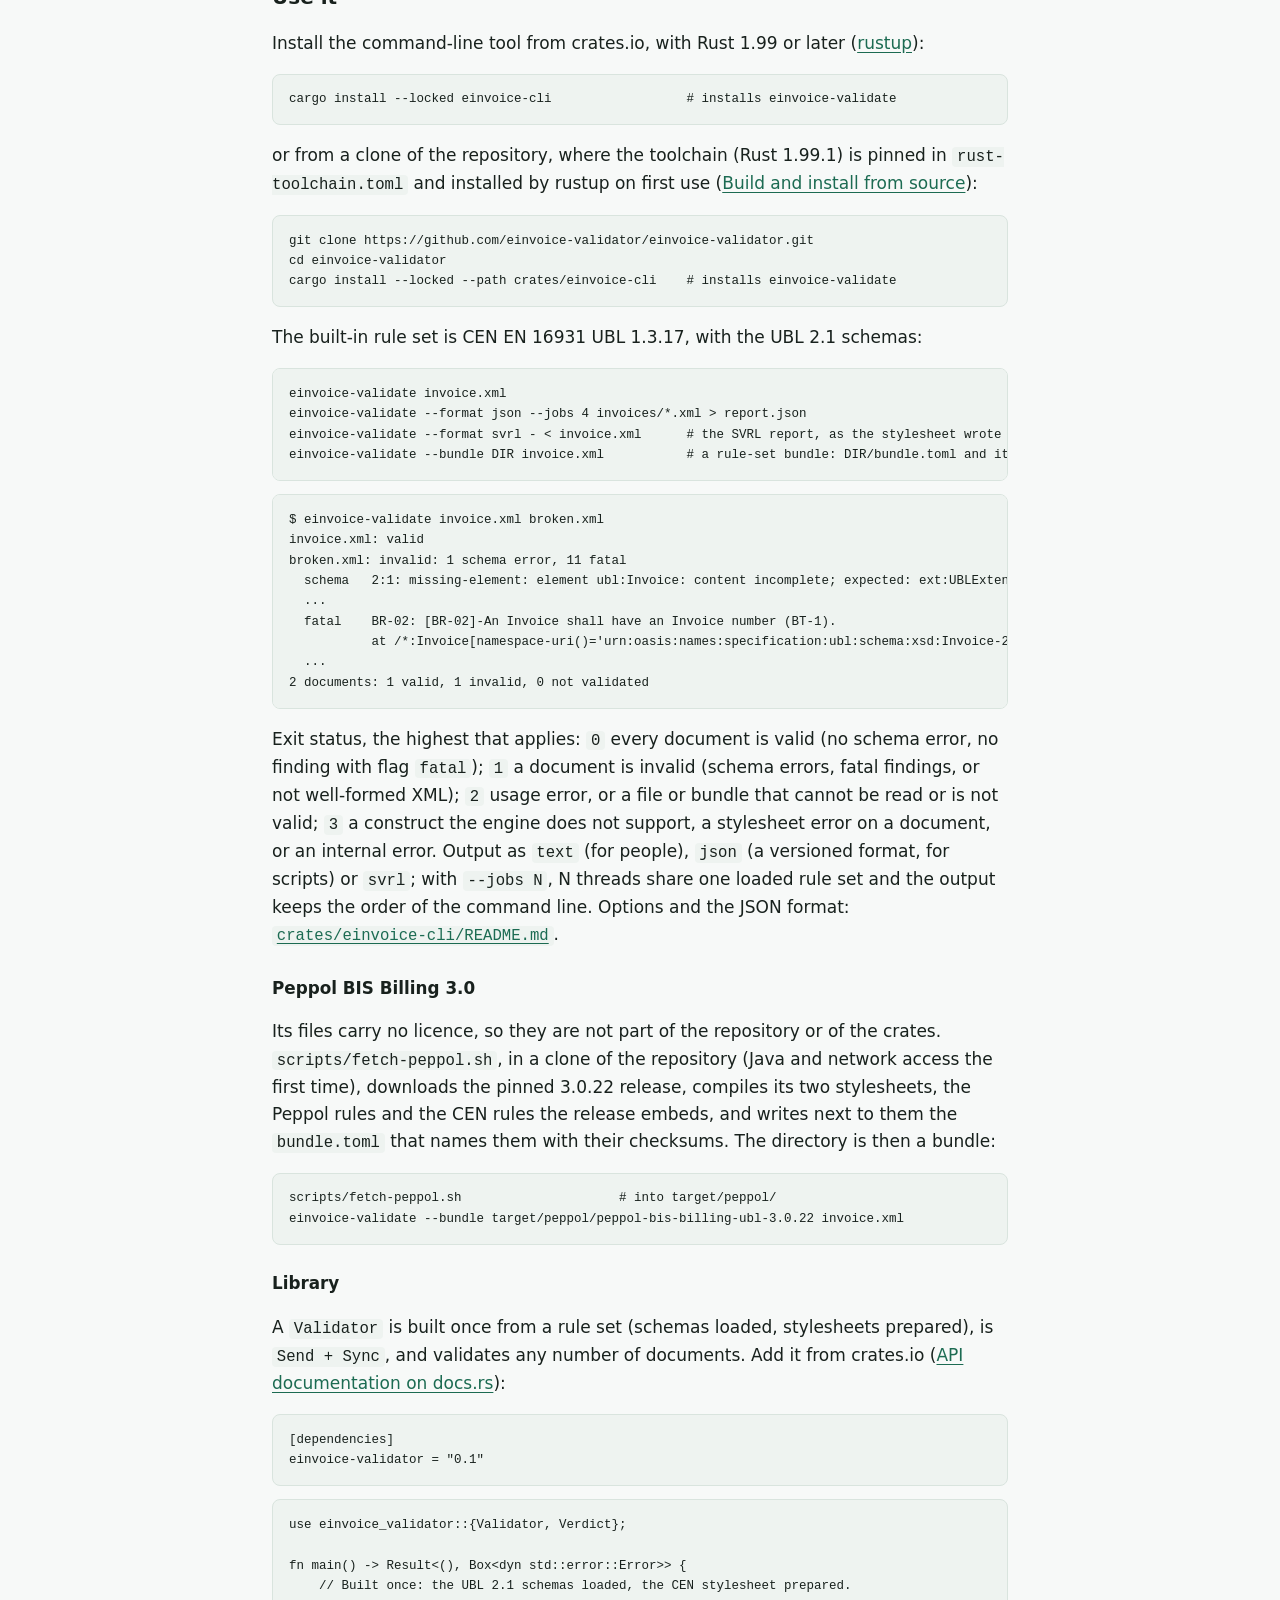
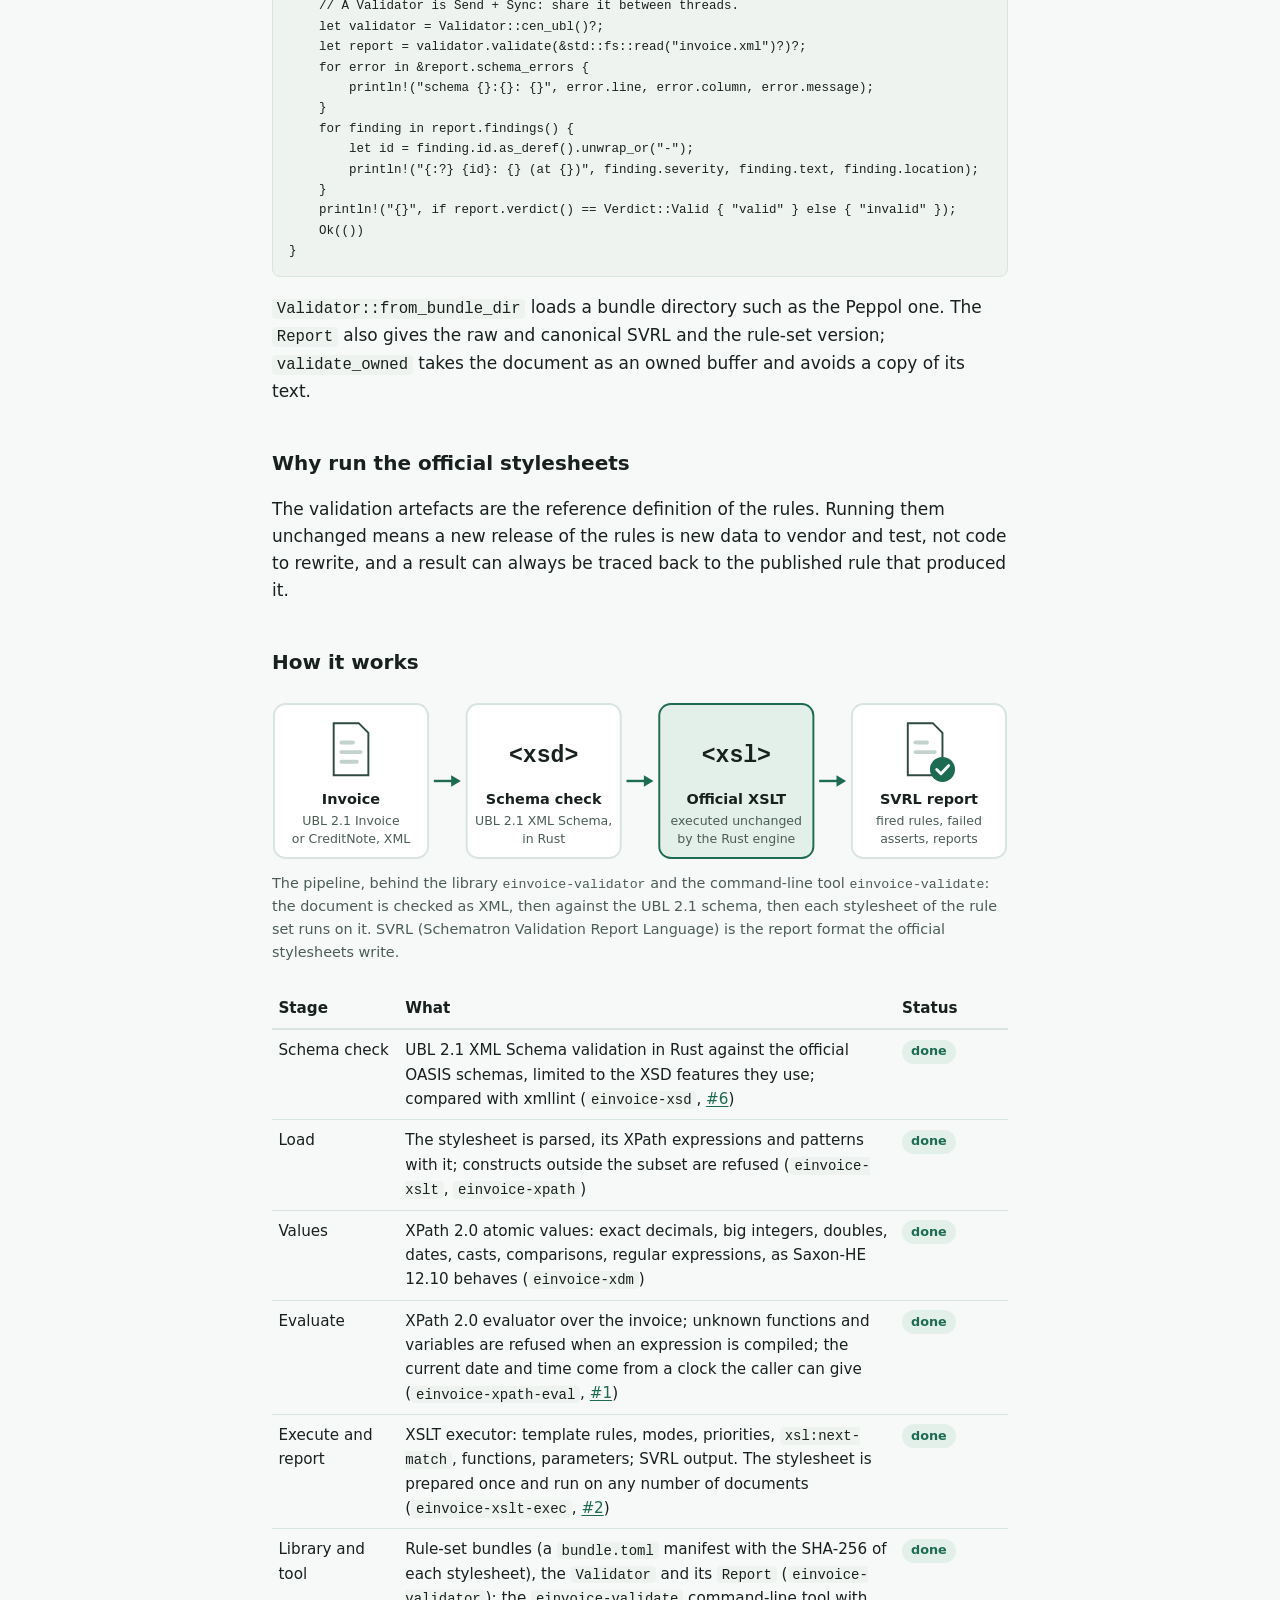
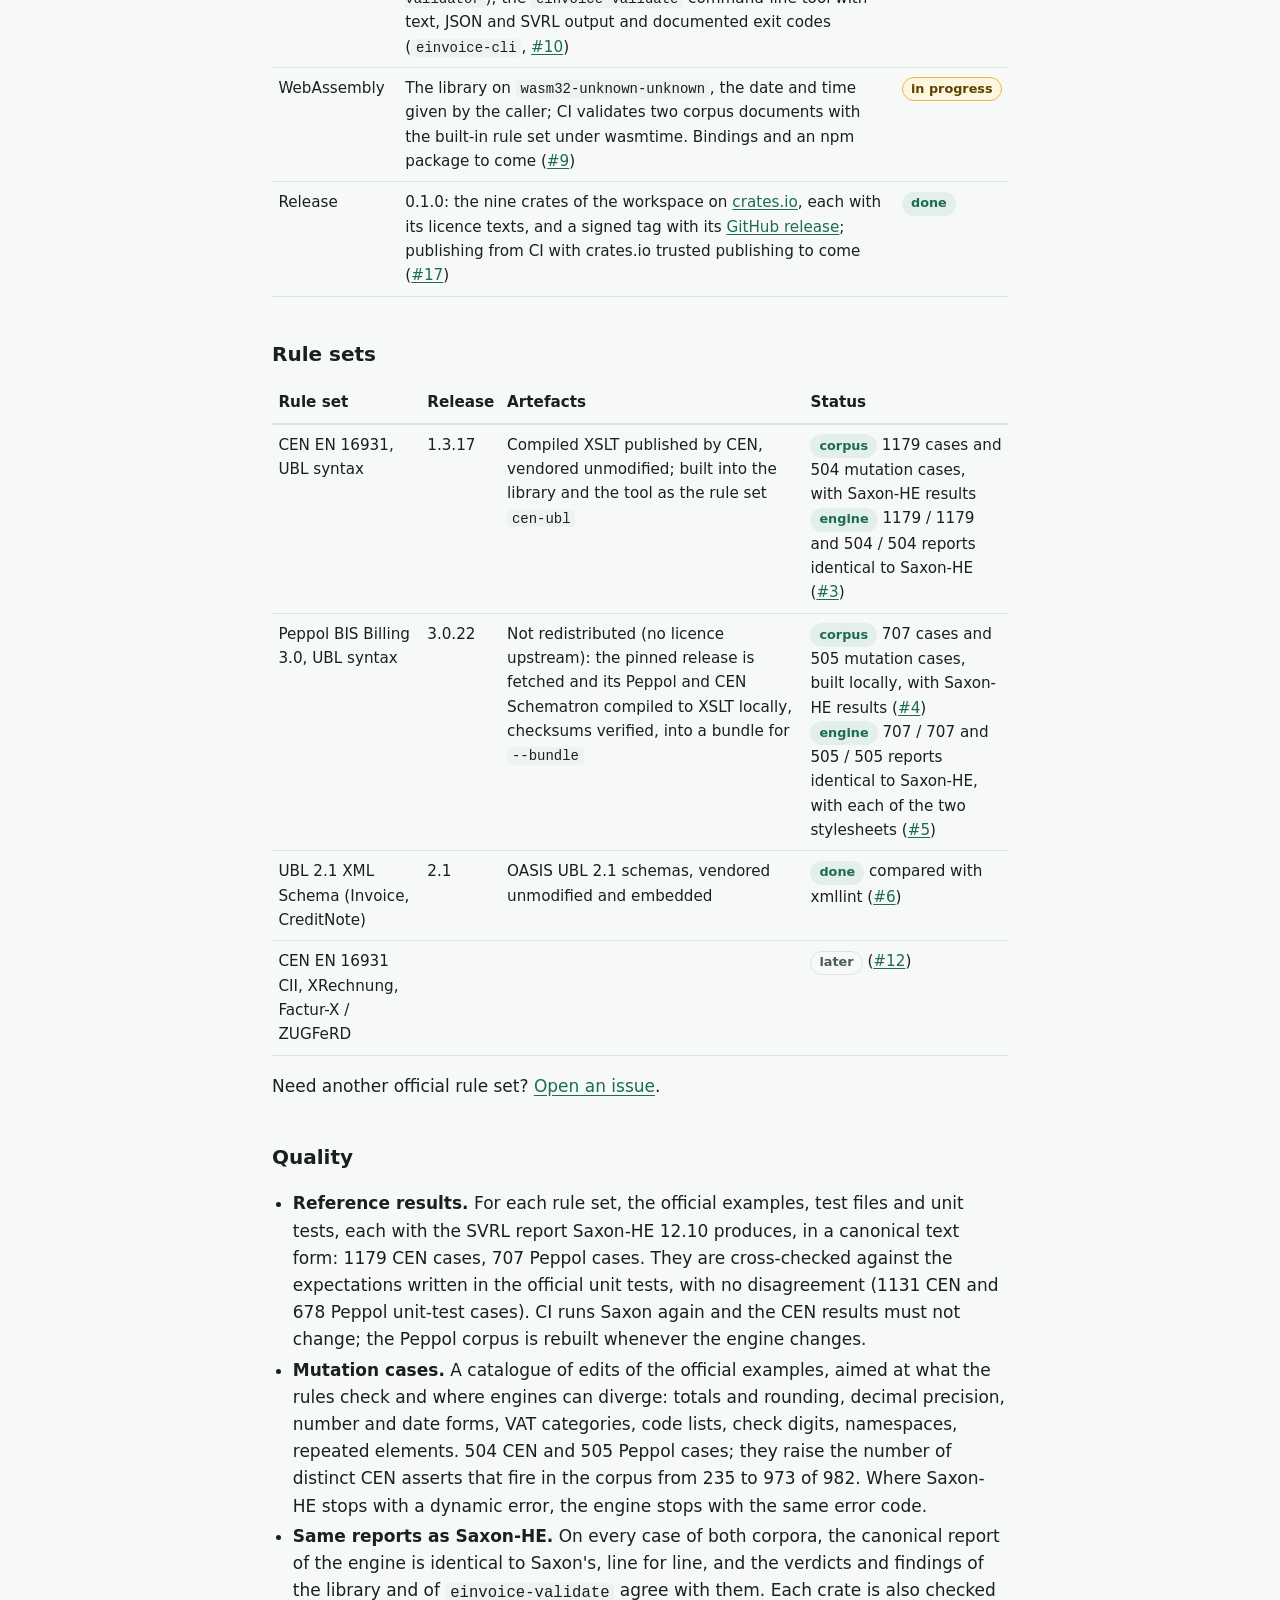
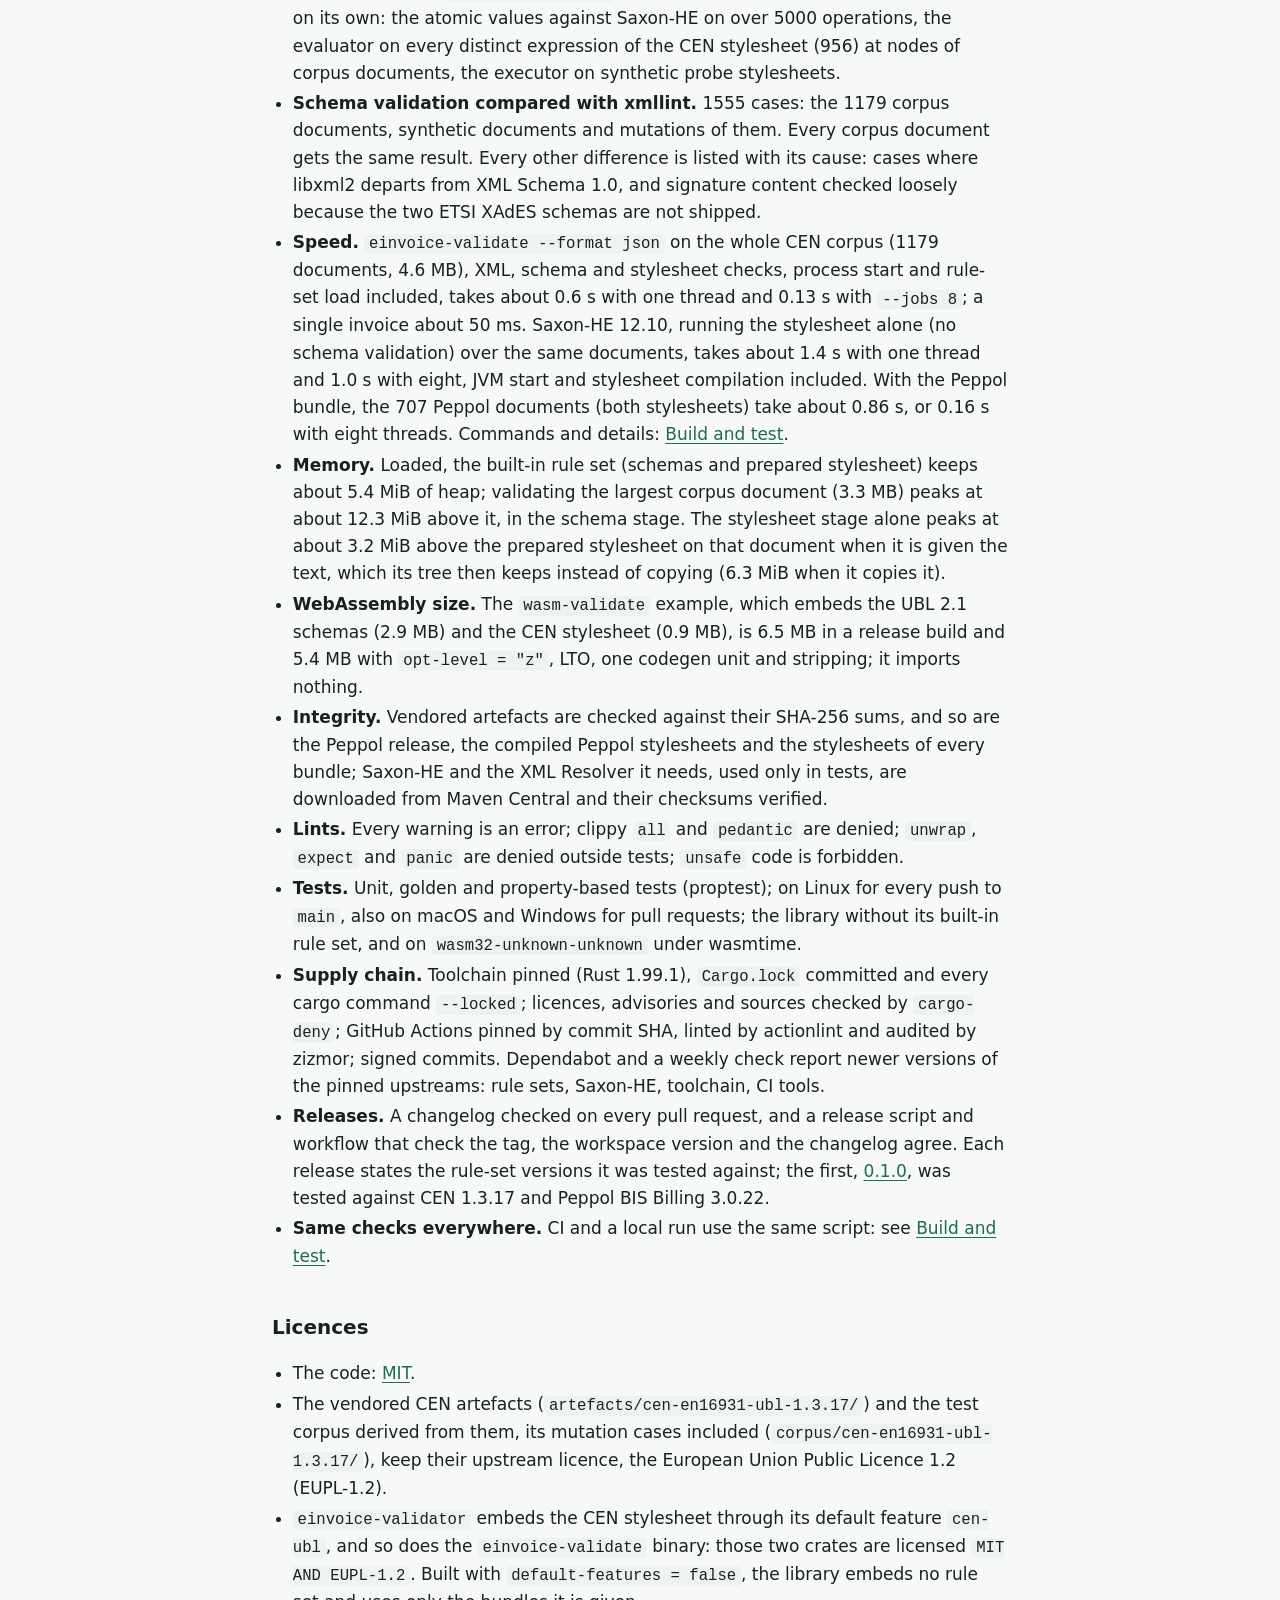
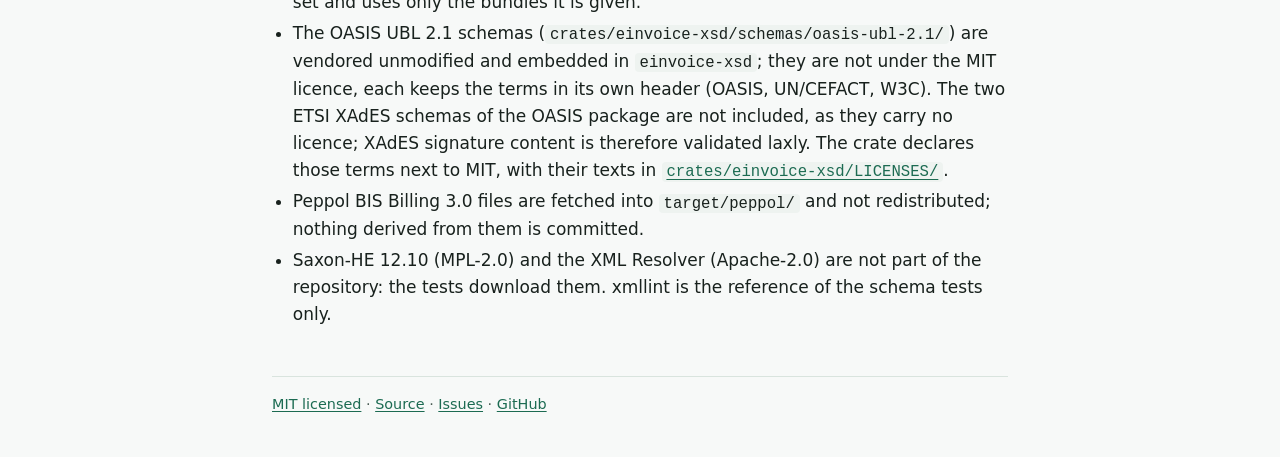
==== commit c42ee1a1: "Status: 0.1.0 released Install the command-line tool with cargo install --locked einvoice-cli and th" ====
--- a/index.html
+++ b/index.html
@@ -4,7 +4,7 @@
 <meta charset="utf-8">
 <meta name="viewport" content="width=device-width, initial-scale=1">
 <title>einvoice-validator: official EN 16931 and Peppol rules, in pure Rust</title>
-<meta name="description" content="Validate EN 16931 and Peppol BIS Billing 3.0 UBL e-invoices against the official validation artefacts, in pure Rust: a library and the einvoice-validate command-line tool, with exact decimals and the same reports as Saxon-HE on the whole CEN and Peppol test corpora. Pre-alpha, usable from source.">
+<meta name="description" content="Validate EN 16931 and Peppol BIS Billing 3.0 UBL e-invoices against the official validation artefacts, in pure Rust: a library and the einvoice-validate command-line tool, with exact decimals and the same reports as Saxon-HE on the whole CEN and Peppol test corpora. Version 0.1.0, on crates.io.">
 <meta name="color-scheme" content="light dark">
 <link rel="icon" href="favicon.svg" type="image/svg+xml">
 <link rel="stylesheet" href="style.css?v=1">
@@ -19,12 +19,14 @@
 <p class="lead">Validation of European e-invoices against the <strong>official</strong> published validation artefacts, in pure Rust: no JVM, no C library, no FFI. A library and a command-line tool that run the official stylesheets unchanged, with exact decimal arithmetic, and give the same report as Saxon-HE, rule by rule.</p>
 
 <aside class="status" aria-label="Project status">
-<p><strong>Pre-alpha, no release yet: usable from source.</strong> The library <code>einvoice-validator</code> and the command-line tool <code>einvoice-validate</code> validate UBL 2.1 invoices and credit notes: the XML, the UBL 2.1 schema, then the official stylesheets of the rule set. Install them from a clone of the repository (<a href="#use">Use it</a>); nothing is published on crates.io, and before 1.0 the API may change.</p>
-<p>Done: CEN EN 16931 UBL 1.3.17 built in, Peppol BIS Billing 3.0.22 as a bundle built locally from its pinned release; on every case of both test corpora, official and mutated, the same SVRL report as Saxon-HE 12.10 (<a href="https://github.com/einvoice-validator/einvoice-validator/issues/3">#3</a>, <a href="https://github.com/einvoice-validator/einvoice-validator/issues/5">#5</a>). Still open: the first release (<a href="https://github.com/einvoice-validator/einvoice-validator/issues/17">#17</a>), WebAssembly bindings and an npm package (<a href="https://github.com/einvoice-validator/einvoice-validator/issues/9">#9</a>), other rule sets (<a href="https://github.com/einvoice-validator/einvoice-validator/issues/12">#12</a>). Follow the <a href="https://github.com/einvoice-validator/einvoice-validator/issues">tracking issues</a>.</p>
+<p><strong>0.1.0 released</strong> (<a href="https://github.com/einvoice-validator/einvoice-validator/releases/tag/v0.1.0">release notes</a>). The library <a href="https://crates.io/crates/einvoice-validator"><code>einvoice-validator</code></a> (<a href="https://docs.rs/einvoice-validator">API documentation</a>) and the command-line tool <code>einvoice-validate</code> (crate <a href="https://crates.io/crates/einvoice-cli"><code>einvoice-cli</code></a>) validate UBL 2.1 invoices and credit notes: the XML, the UBL 2.1 schema, then the official stylesheets of the rule set. Install them from crates.io (<a href="#use">Use it</a>). Still pre-1.0: a minor version may change the API.</p>
+<p>Done: CEN EN 16931 UBL 1.3.17 built in, Peppol BIS Billing 3.0.22 as a bundle built locally from its pinned release; on every case of both test corpora, official and mutated, the same SVRL report as Saxon-HE 12.10 (<a href="https://github.com/einvoice-validator/einvoice-validator/issues/3">#3</a>, <a href="https://github.com/einvoice-validator/einvoice-validator/issues/5">#5</a>). Still open: publishing releases from CI with crates.io trusted publishing (<a href="https://github.com/einvoice-validator/einvoice-validator/issues/17">#17</a>), WebAssembly bindings and an npm package (<a href="https://github.com/einvoice-validator/einvoice-validator/issues/9">#9</a>), other rule sets (<a href="https://github.com/einvoice-validator/einvoice-validator/issues/12">#12</a>). Follow the <a href="https://github.com/einvoice-validator/einvoice-validator/issues">tracking issues</a>.</p>
 </aside>
 
 <div class="links">
 <a href="#use">Use it</a>
+<a href="https://crates.io/crates/einvoice-validator">crates.io</a>
+<a href="https://docs.rs/einvoice-validator">API documentation</a>
 <a href="https://github.com/einvoice-validator/einvoice-validator">Repository</a>
 <a href="https://github.com/einvoice-validator/einvoice-validator/issues">Issues and roadmap</a>
 <a href="https://github.com/einvoice-validator/einvoice-validator/blob/main/CHANGELOG.md">Changelog</a>
@@ -43,7 +45,9 @@
 </ul>
 
 <h2 id="use">Use it</h2>
-<p>There is no release yet: install the command-line tool from a clone of the repository. The toolchain (Rust 1.99.1) is pinned in <code>rust-toolchain.toml</code> and installed by <a href="https://rustup.rs/">rustup</a> on first use.</p>
+<p>Install the command-line tool from crates.io, with Rust 1.99 or later (<a href="https://rustup.rs/">rustup</a>):</p>
+<pre><code>cargo install --locked einvoice-cli                  # installs einvoice-validate</code></pre>
+<p>or from a clone of the repository, where the toolchain (Rust 1.99.1) is pinned in <code>rust-toolchain.toml</code> and installed by rustup on first use (<a href="docs.html#build">Build and install from source</a>):</p>
 <pre><code>git clone https://github.com/einvoice-validator/einvoice-validator.git
 cd einvoice-validator
 cargo install --locked --path crates/einvoice-cli    # installs einvoice-validate</code></pre>
@@ -63,13 +67,13 @@
 2 documents: 1 valid, 1 invalid, 0 not validated</code></pre>
 <p>Exit status, the highest that applies: <code>0</code> every document is valid (no schema error, no finding with flag <code>fatal</code>); <code>1</code> a document is invalid (schema errors, fatal findings, or not well-formed XML); <code>2</code> usage error, or a file or bundle that cannot be read or is not valid; <code>3</code> a construct the engine does not support, a stylesheet error on a document, or an internal error. Output as <code>text</code> (for people), <code>json</code> (a versioned format, for scripts) or <code>svrl</code>; with <code>--jobs N</code>, N threads share one loaded rule set and the output keeps the order of the command line. Options and the JSON format: <a href="https://github.com/einvoice-validator/einvoice-validator/blob/main/crates/einvoice-cli/README.md"><code>crates/einvoice-cli/README.md</code></a>.</p>
 <h3 id="peppol">Peppol BIS Billing 3.0</h3>
-<p>Its files carry no licence, so they are not part of the repository. <code>scripts/fetch-peppol.sh</code> (Java and network access the first time) downloads the pinned 3.0.22 release, compiles its two stylesheets, the Peppol rules and the CEN rules the release embeds, and writes next to them the <code>bundle.toml</code> that names them with their checksums. The directory is then a bundle:</p>
+<p>Its files carry no licence, so they are not part of the repository or of the crates. <code>scripts/fetch-peppol.sh</code>, in a clone of the repository (Java and network access the first time), downloads the pinned 3.0.22 release, compiles its two stylesheets, the Peppol rules and the CEN rules the release embeds, and writes next to them the <code>bundle.toml</code> that names them with their checksums. The directory is then a bundle:</p>
 <pre><code>scripts/fetch-peppol.sh                     # into target/peppol/
 einvoice-validate --bundle target/peppol/peppol-bis-billing-ubl-3.0.22 invoice.xml</code></pre>
 <h3 id="library">Library</h3>
-<p>A <code>Validator</code> is built once from a rule set (schemas loaded, stylesheets prepared), is <code>Send + Sync</code>, and validates any number of documents. With no release yet, depend on the repository:</p>
+<p>A <code>Validator</code> is built once from a rule set (schemas loaded, stylesheets prepared), is <code>Send + Sync</code>, and validates any number of documents. Add it from crates.io (<a href="https://docs.rs/einvoice-validator">API documentation on docs.rs</a>):</p>
 <pre><code>[dependencies]
-einvoice-validator = { git = "https://github.com/einvoice-validator/einvoice-validator" }</code></pre>
+einvoice-validator = "0.1"</code></pre>
 <pre><code>use einvoice_validator::{Validator, Verdict};
 
 fn main() -&gt; Result&lt;(), Box&lt;dyn std::error::Error&gt;&gt; {
@@ -161,7 +165,7 @@
 <tr><td>Execute and report</td><td>XSLT executor: template rules, modes, priorities, <code>xsl:next-match</code>, functions, parameters; SVRL output. The stylesheet is prepared once and run on any number of documents (<code>einvoice-xslt-exec</code>, <a href="https://github.com/einvoice-validator/einvoice-validator/issues/2">#2</a>)</td><td><span class="tag done">done</span></td></tr>
 <tr><td>Library and tool</td><td>Rule-set bundles (a <code>bundle.toml</code> manifest with the SHA-256 of each stylesheet), the <code>Validator</code> and its <code>Report</code> (<code>einvoice-validator</code>); the <code>einvoice-validate</code> command-line tool with text, JSON and SVRL output and documented exit codes (<code>einvoice-cli</code>, <a href="https://github.com/einvoice-validator/einvoice-validator/issues/10">#10</a>)</td><td><span class="tag done">done</span></td></tr>
 <tr><td>WebAssembly</td><td>The library on <code>wasm32-unknown-unknown</code>, the date and time given by the caller; CI validates two corpus documents with the built-in rule set under wasmtime. Bindings and an npm package to come (<a href="https://github.com/einvoice-validator/einvoice-validator/issues/9">#9</a>)</td><td><span class="tag wip">in progress</span></td></tr>
-<tr><td>Release</td><td>The crates are packaged and built from their packages in CI, with their licence texts; none is published on crates.io yet, and there is no tagged release (<a href="https://github.com/einvoice-validator/einvoice-validator/issues/17">#17</a>)</td><td><span class="tag wip">in progress</span></td></tr>
+<tr><td>Release</td><td>0.1.0: the nine crates of the workspace on <a href="https://crates.io/crates/einvoice-validator">crates.io</a>, each with its licence texts, and a signed tag with its <a href="https://github.com/einvoice-validator/einvoice-validator/releases/tag/v0.1.0">GitHub release</a>; publishing from CI with crates.io trusted publishing to come (<a href="https://github.com/einvoice-validator/einvoice-validator/issues/17">#17</a>)</td><td><span class="tag done">done</span></td></tr>
 </tbody>
 </table>
 </div>
@@ -193,7 +197,7 @@
 <li><strong>Lints.</strong> Every warning is an error; clippy <code>all</code> and <code>pedantic</code> are denied; <code>unwrap</code>, <code>expect</code> and <code>panic</code> are denied outside tests; <code>unsafe</code> code is forbidden.</li>
 <li><strong>Tests.</strong> Unit, golden and property-based tests (proptest); on Linux for every push to <code>main</code>, also on macOS and Windows for pull requests; the library without its built-in rule set, and on <code>wasm32-unknown-unknown</code> under wasmtime.</li>
 <li><strong>Supply chain.</strong> Toolchain pinned (Rust 1.99.1), <code>Cargo.lock</code> committed and every cargo command <code>--locked</code>; licences, advisories and sources checked by <code>cargo-deny</code>; GitHub Actions pinned by commit SHA, linted by actionlint and audited by zizmor; signed commits. Dependabot and a weekly check report newer versions of the pinned upstreams: rule sets, Saxon-HE, toolchain, CI tools.</li>
-<li><strong>Releases.</strong> A changelog checked on every pull request, and a release script and workflow that check the tag, the workspace version and the changelog agree. No release yet.</li>
+<li><strong>Releases.</strong> A changelog checked on every pull request, and a release script and workflow that check the tag, the workspace version and the changelog agree. Each release states the rule-set versions it was tested against; the first, <a href="https://github.com/einvoice-validator/einvoice-validator/releases/tag/v0.1.0">0.1.0</a>, was tested against CEN 1.3.17 and Peppol BIS Billing 3.0.22.</li>
 <li><strong>Same checks everywhere.</strong> CI and a local run use the same script: see <a href="docs.html">Build and test</a>.</li>
 </ul>
 
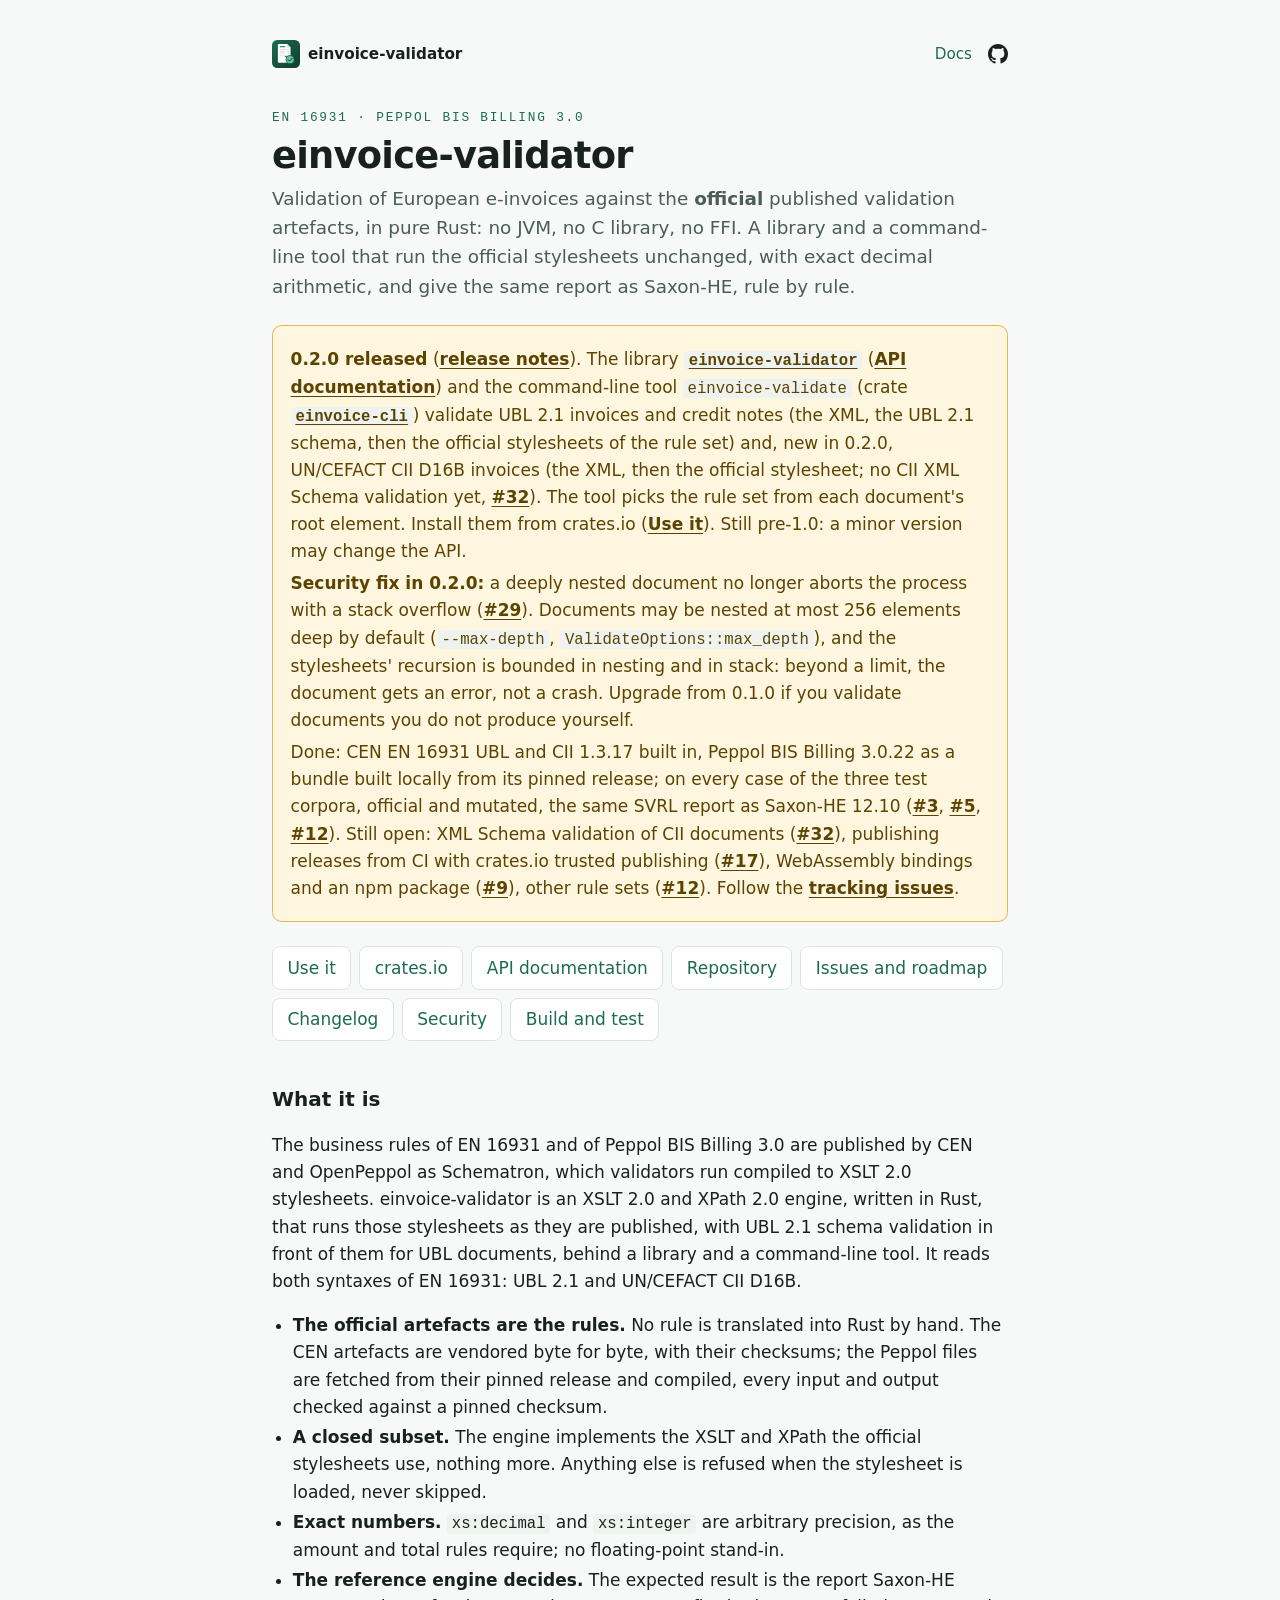
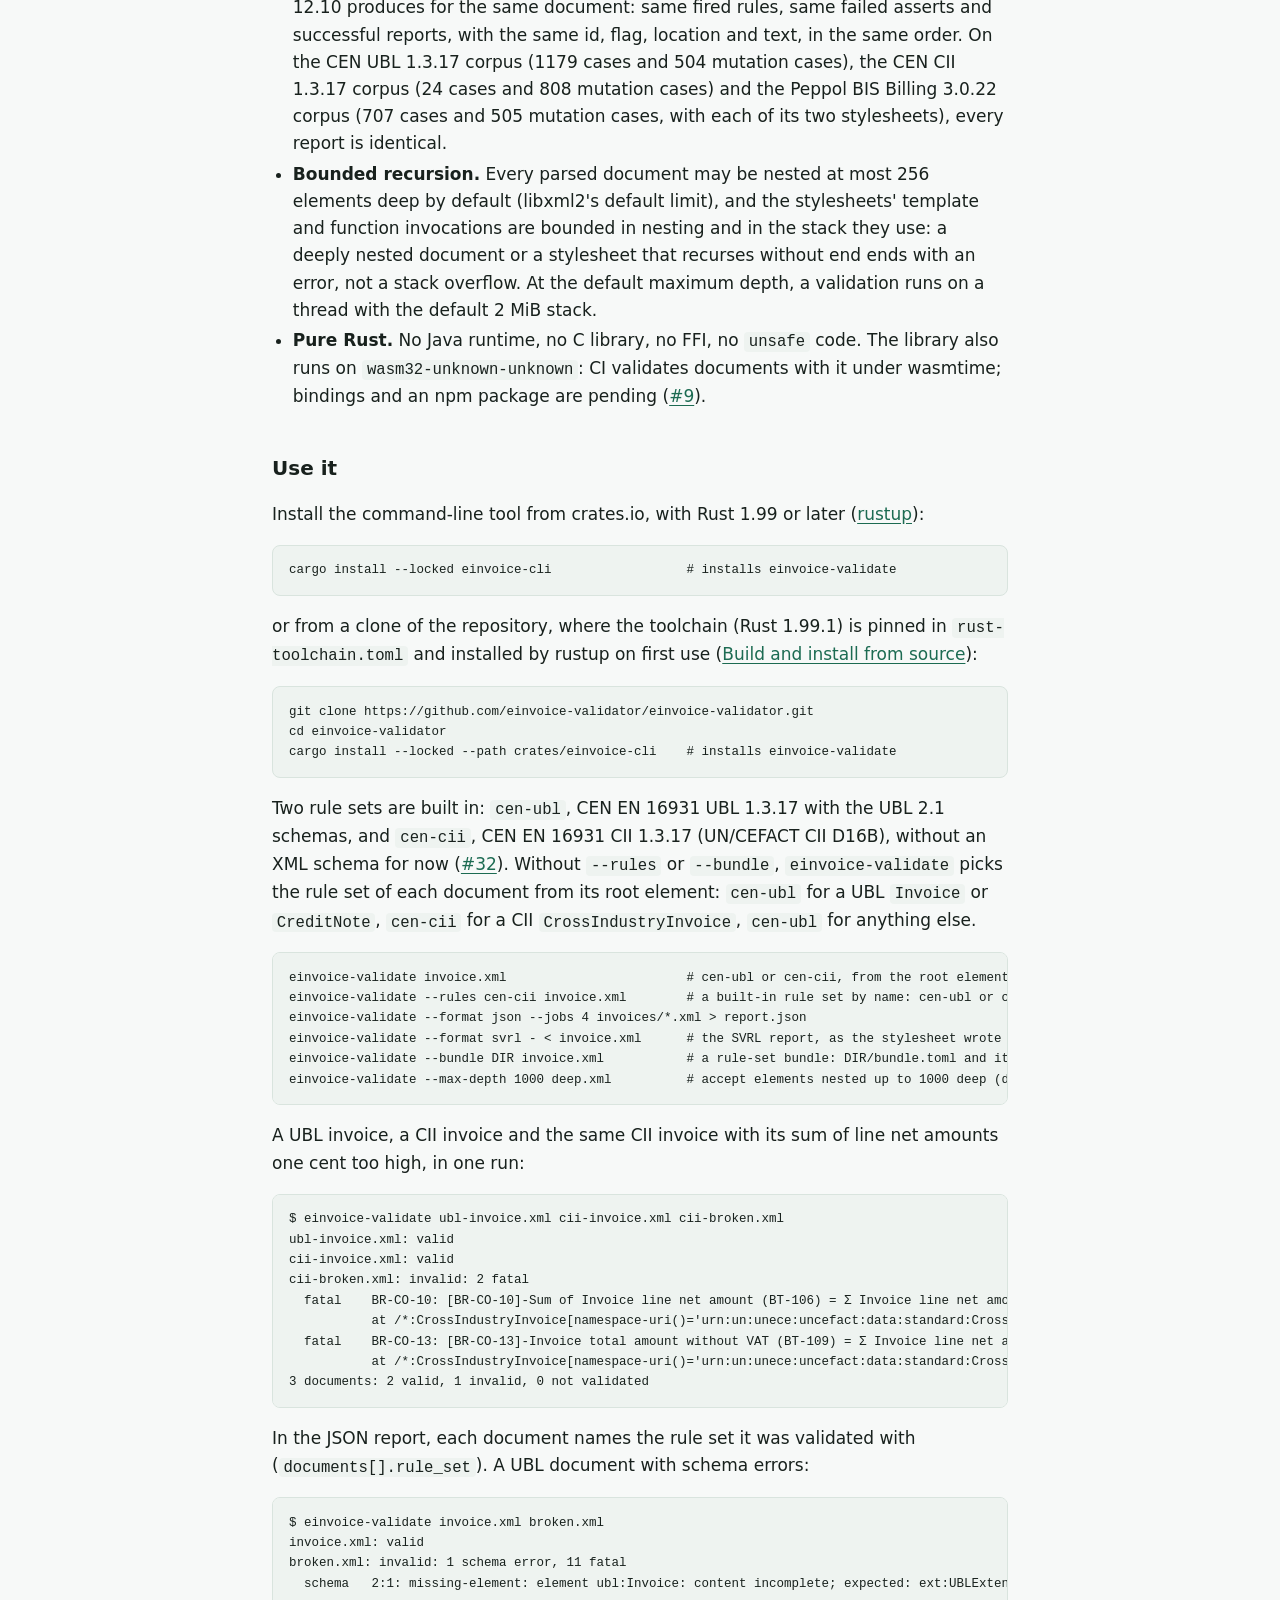
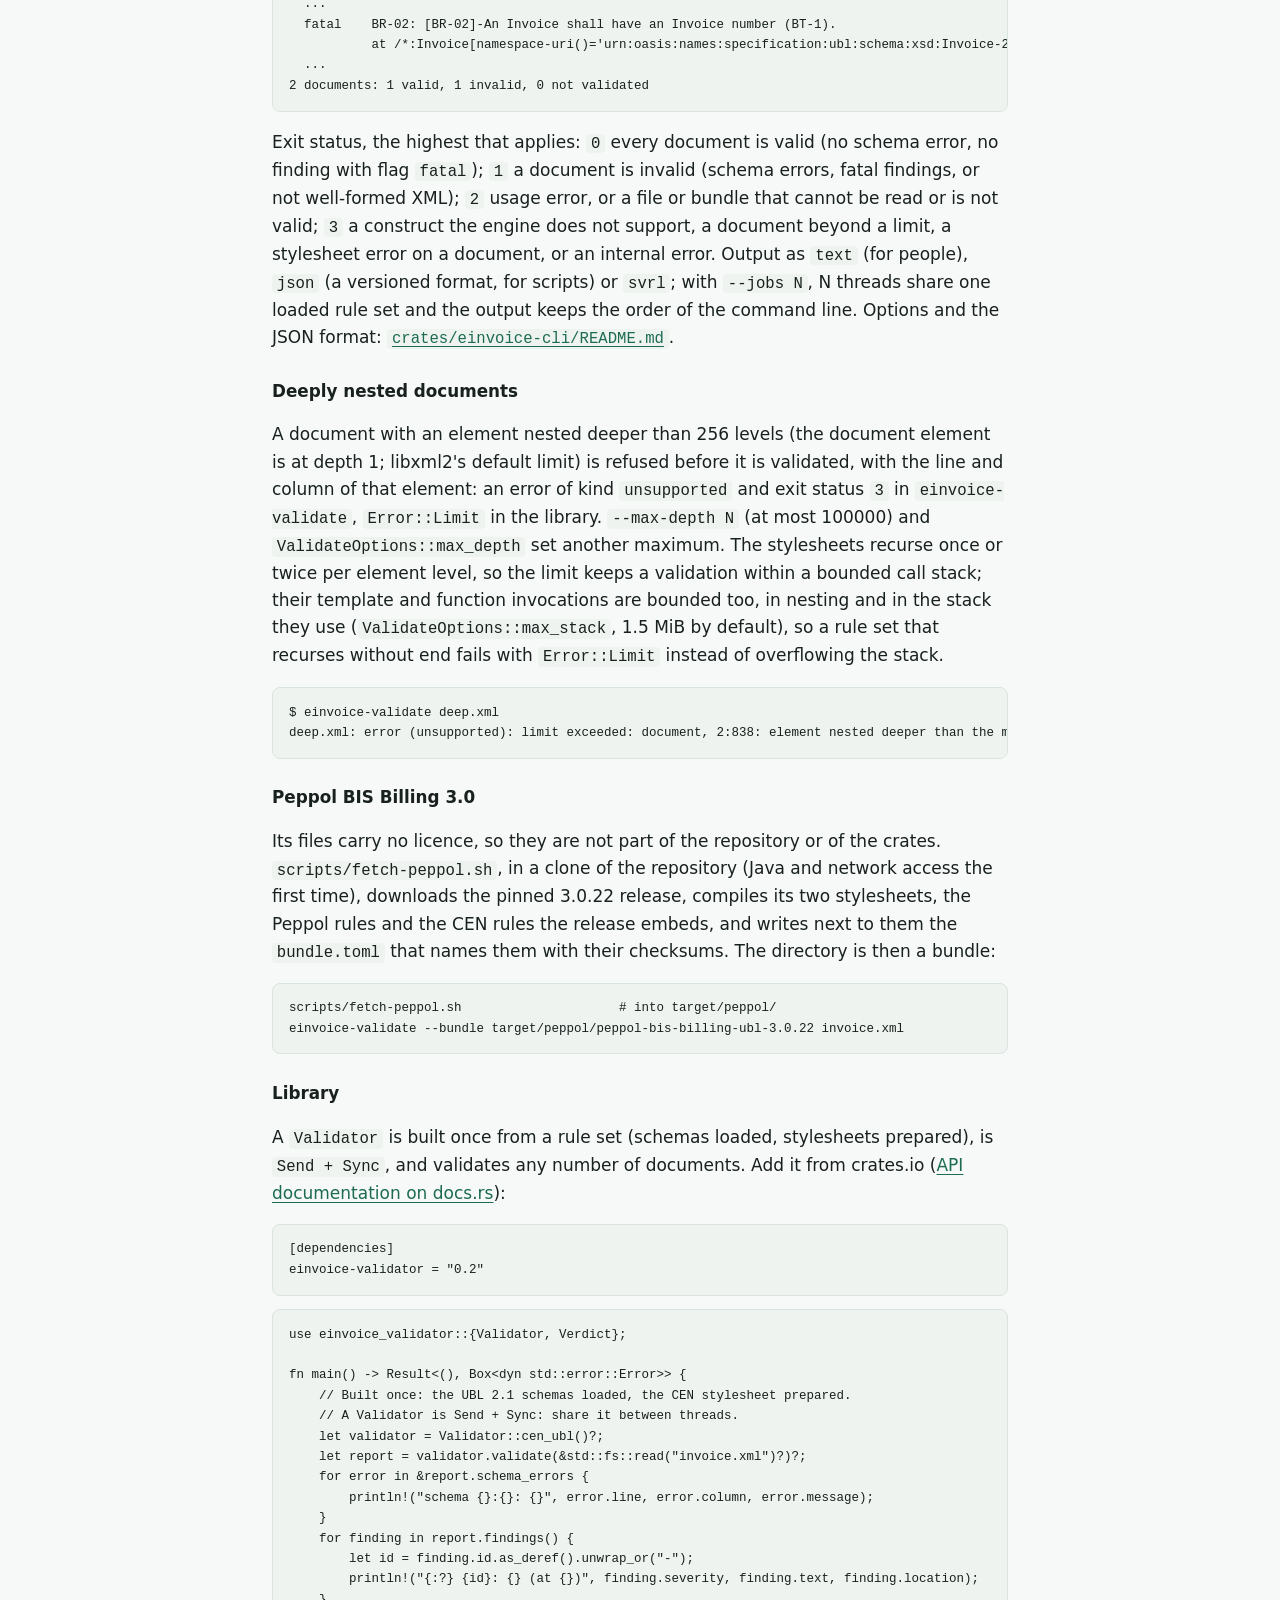
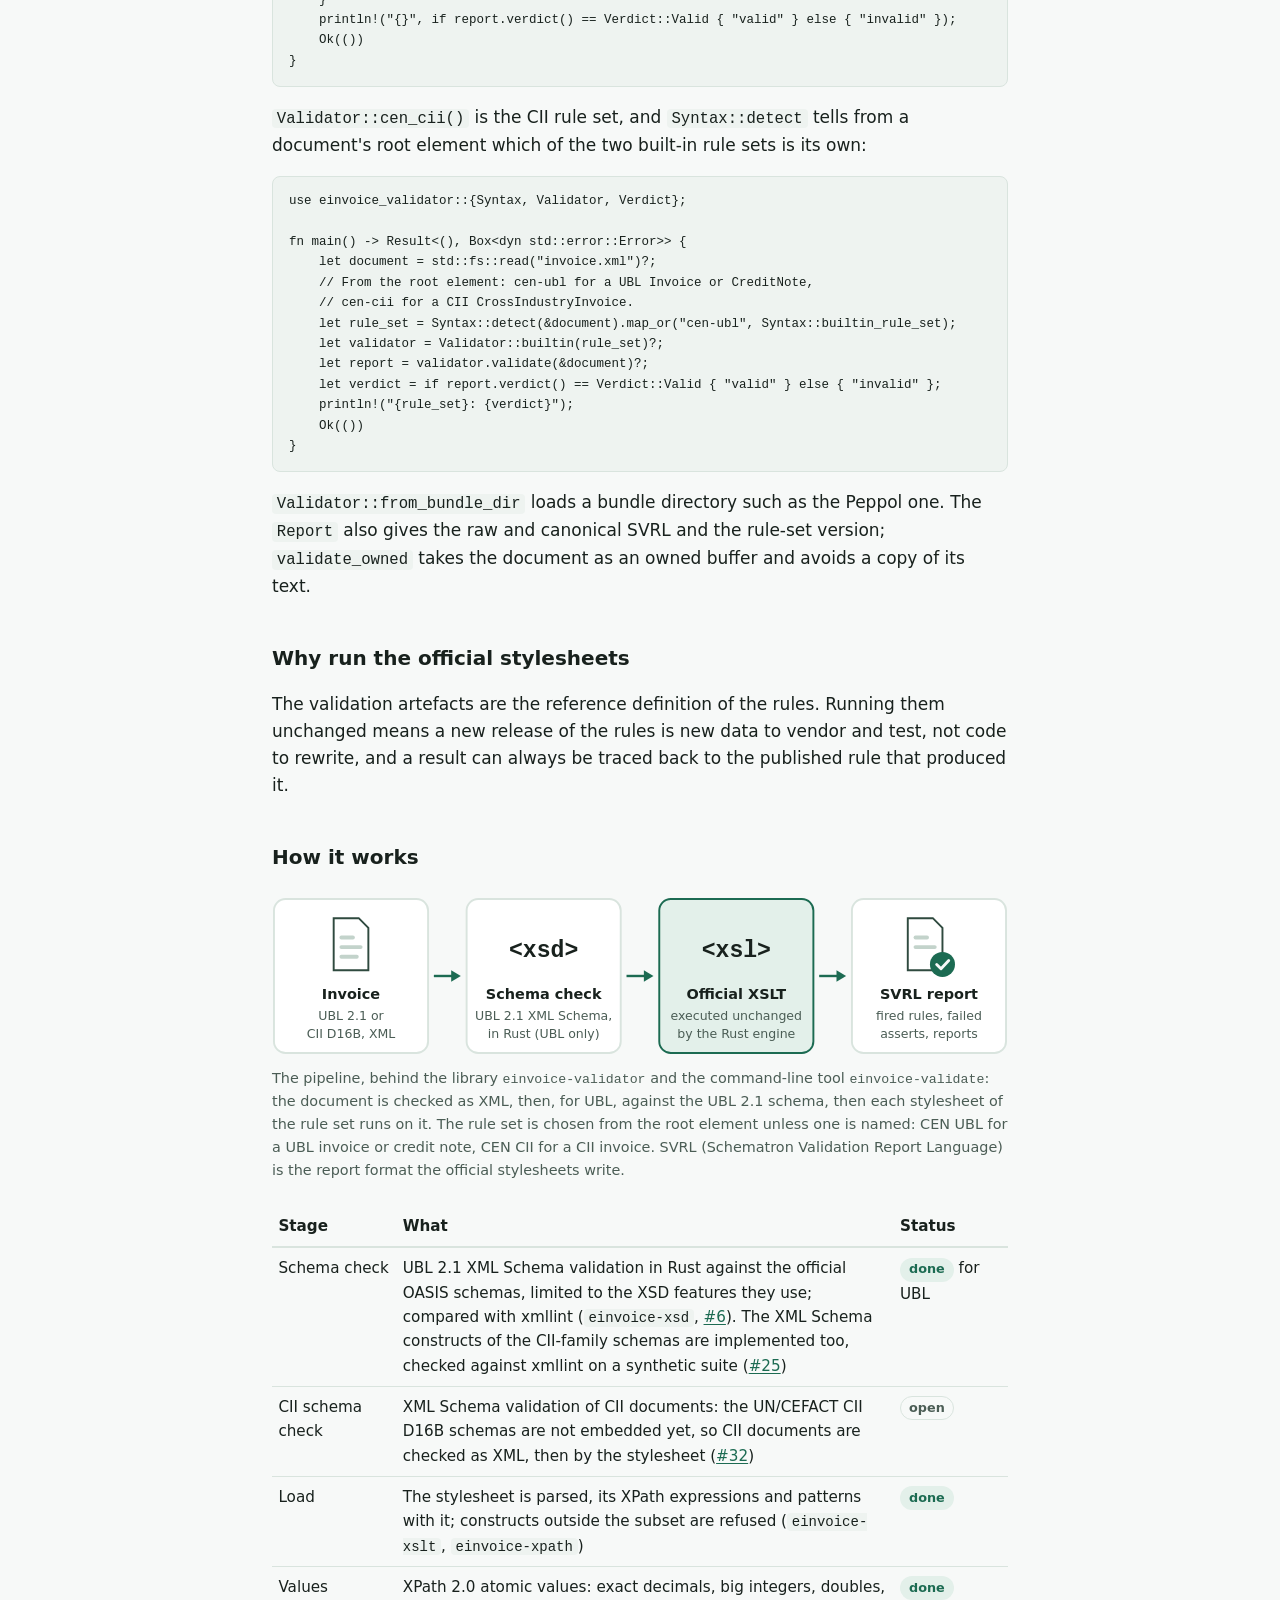
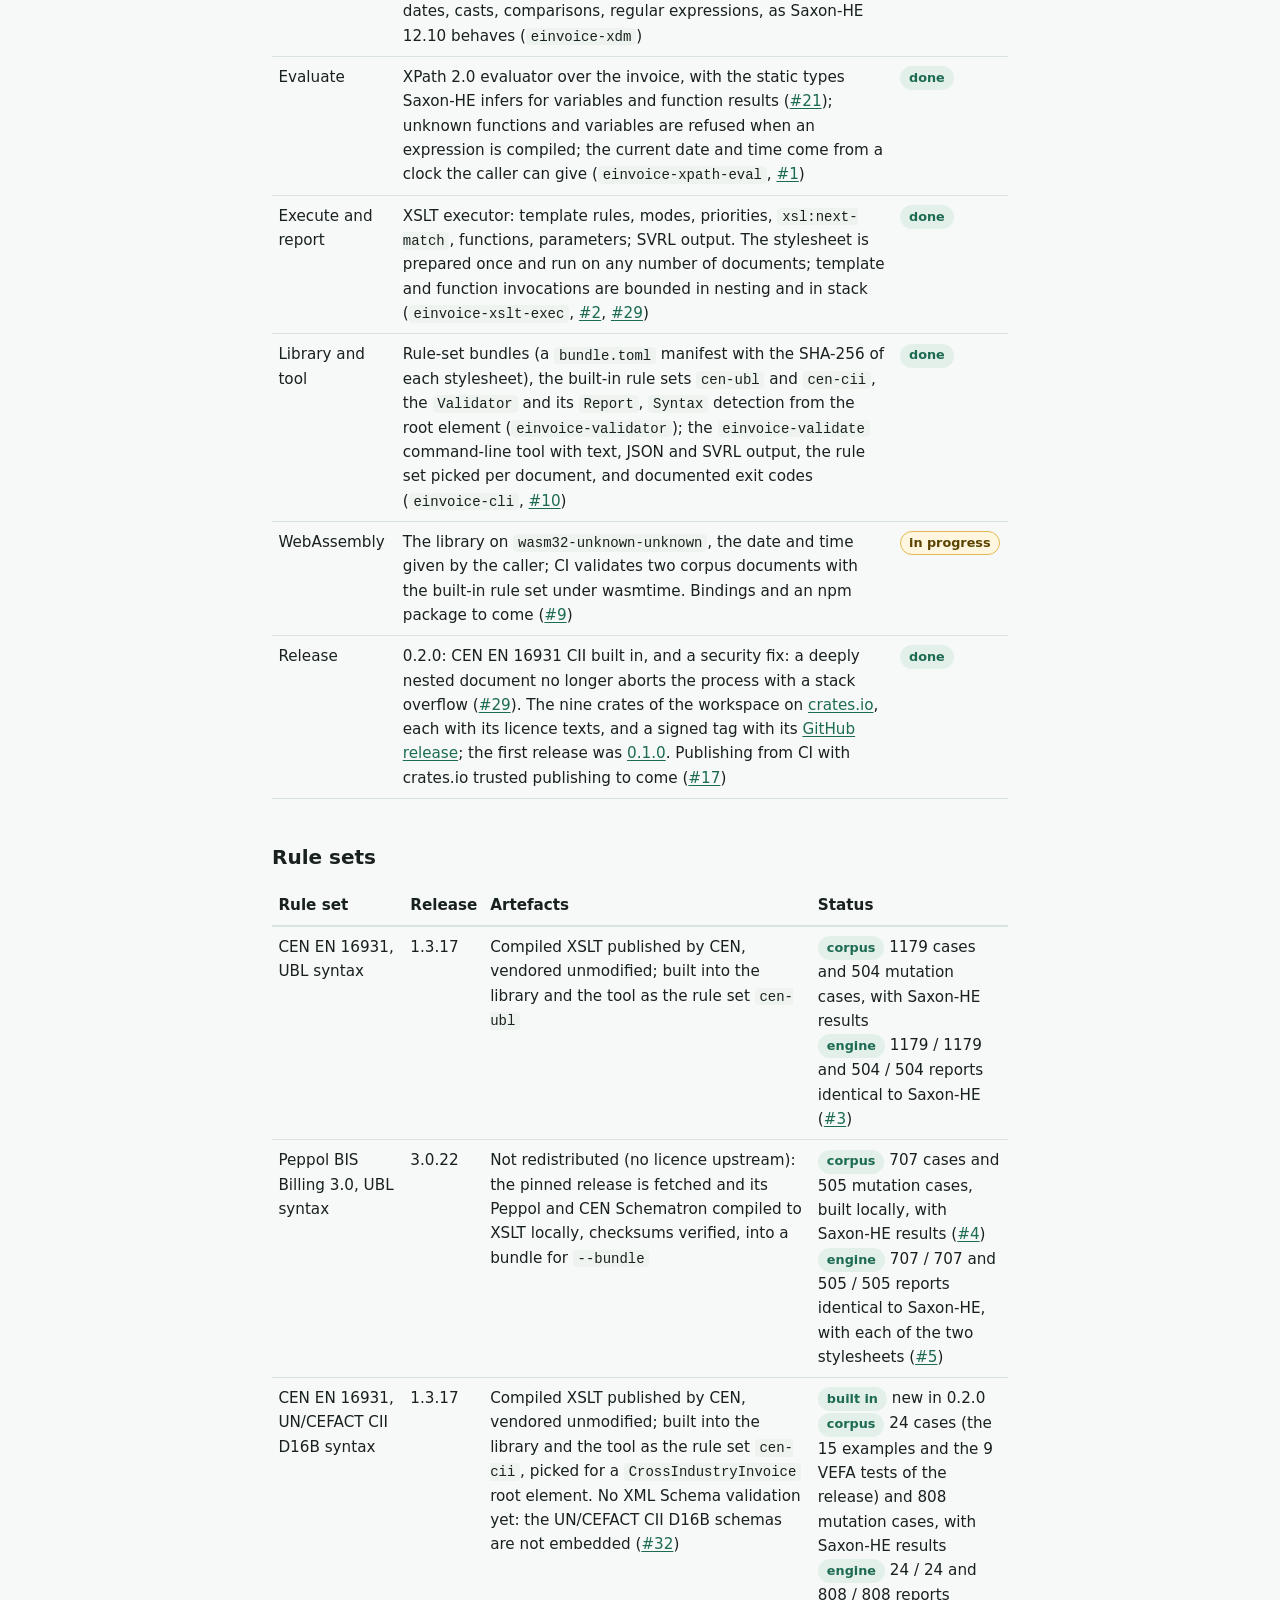
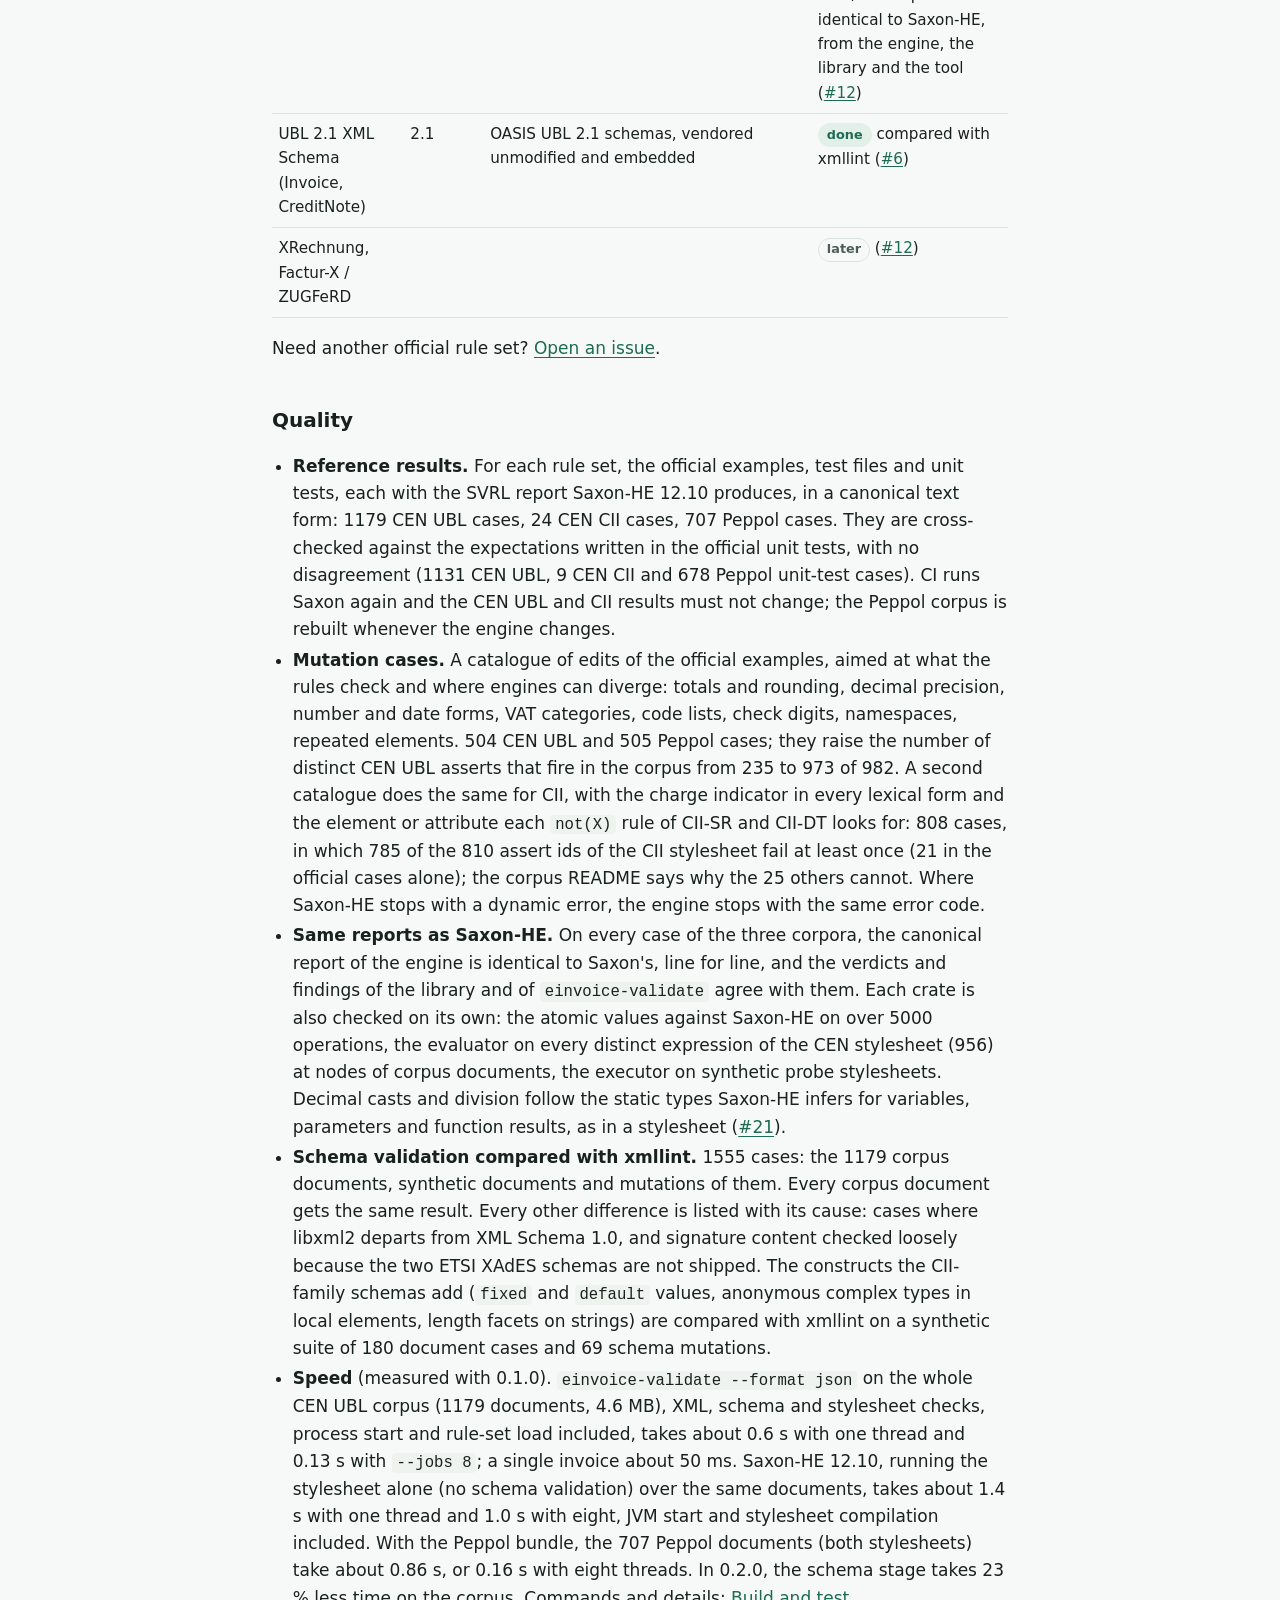
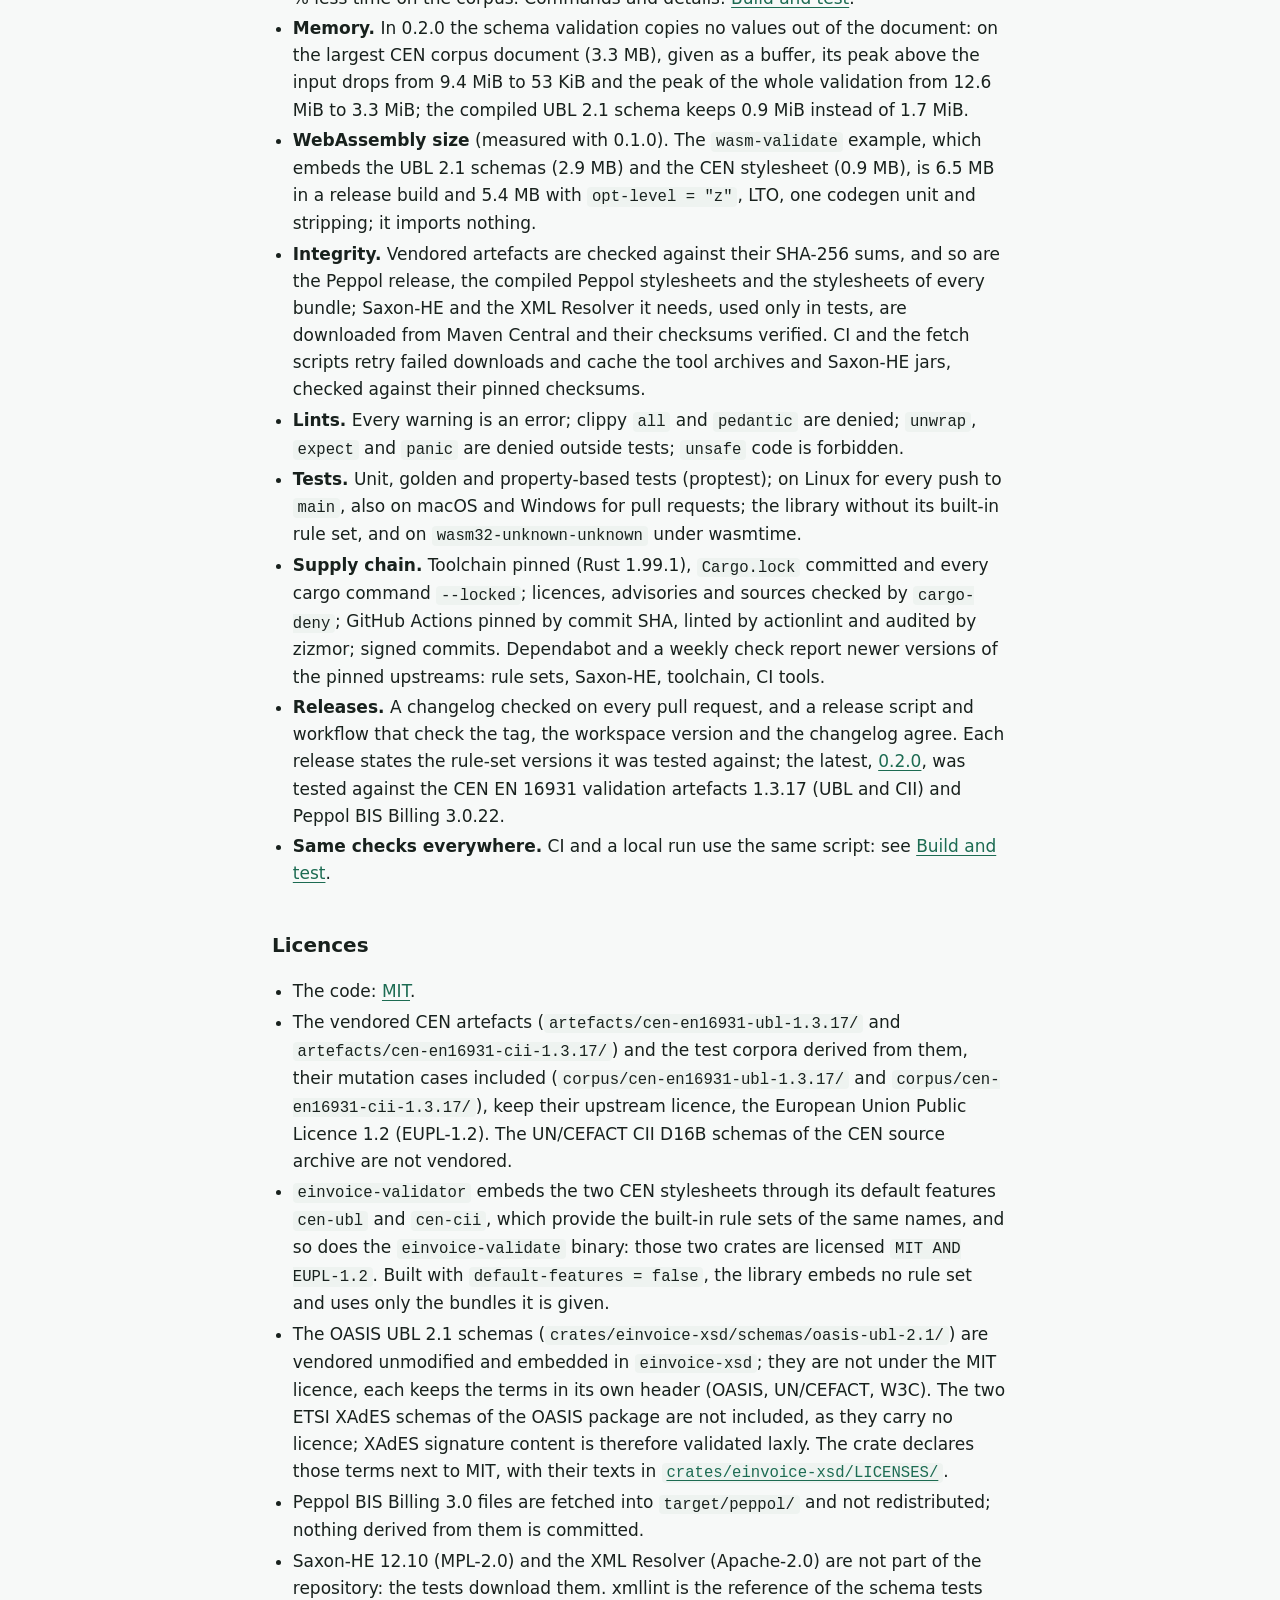
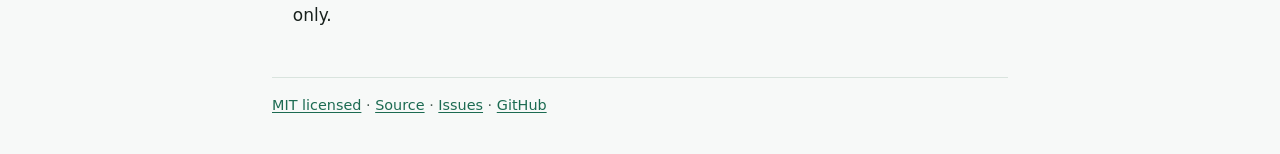
==== commit 1827e4ff: "Status: 0.2.0 released CEN EN 16931 CII 1.3.17 built in next to UBL, the rule set picked from the ro" ====
--- a/index.html
+++ b/index.html
@@ -4,7 +4,7 @@
 <meta charset="utf-8">
 <meta name="viewport" content="width=device-width, initial-scale=1">
 <title>einvoice-validator: official EN 16931 and Peppol rules, in pure Rust</title>
-<meta name="description" content="Validate EN 16931 and Peppol BIS Billing 3.0 UBL e-invoices against the official validation artefacts, in pure Rust: a library and the einvoice-validate command-line tool, with exact decimals and the same reports as Saxon-HE on the whole CEN and Peppol test corpora. Version 0.1.0, on crates.io.">
+<meta name="description" content="Validate EN 16931 and Peppol BIS Billing 3.0 e-invoices, UBL and CII, against the official validation artefacts, in pure Rust: a library and the einvoice-validate command-line tool, with exact decimals and the same reports as Saxon-HE on the whole CEN UBL, CEN CII and Peppol test corpora. Version 0.2.0, on crates.io.">
 <meta name="color-scheme" content="light dark">
 <link rel="icon" href="favicon.svg" type="image/svg+xml">
 <link rel="stylesheet" href="style.css?v=1">
@@ -19,8 +19,9 @@
 <p class="lead">Validation of European e-invoices against the <strong>official</strong> published validation artefacts, in pure Rust: no JVM, no C library, no FFI. A library and a command-line tool that run the official stylesheets unchanged, with exact decimal arithmetic, and give the same report as Saxon-HE, rule by rule.</p>
 
 <aside class="status" aria-label="Project status">
-<p><strong>0.1.0 released</strong> (<a href="https://github.com/einvoice-validator/einvoice-validator/releases/tag/v0.1.0">release notes</a>). The library <a href="https://crates.io/crates/einvoice-validator"><code>einvoice-validator</code></a> (<a href="https://docs.rs/einvoice-validator">API documentation</a>) and the command-line tool <code>einvoice-validate</code> (crate <a href="https://crates.io/crates/einvoice-cli"><code>einvoice-cli</code></a>) validate UBL 2.1 invoices and credit notes: the XML, the UBL 2.1 schema, then the official stylesheets of the rule set. Install them from crates.io (<a href="#use">Use it</a>). Still pre-1.0: a minor version may change the API.</p>
-<p>Done: CEN EN 16931 UBL 1.3.17 built in, Peppol BIS Billing 3.0.22 as a bundle built locally from its pinned release; on every case of both test corpora, official and mutated, the same SVRL report as Saxon-HE 12.10 (<a href="https://github.com/einvoice-validator/einvoice-validator/issues/3">#3</a>, <a href="https://github.com/einvoice-validator/einvoice-validator/issues/5">#5</a>). Still open: publishing releases from CI with crates.io trusted publishing (<a href="https://github.com/einvoice-validator/einvoice-validator/issues/17">#17</a>), WebAssembly bindings and an npm package (<a href="https://github.com/einvoice-validator/einvoice-validator/issues/9">#9</a>), other rule sets (<a href="https://github.com/einvoice-validator/einvoice-validator/issues/12">#12</a>). Follow the <a href="https://github.com/einvoice-validator/einvoice-validator/issues">tracking issues</a>.</p>
+<p><strong>0.2.0 released</strong> (<a href="https://github.com/einvoice-validator/einvoice-validator/releases/tag/v0.2.0">release notes</a>). The library <a href="https://crates.io/crates/einvoice-validator"><code>einvoice-validator</code></a> (<a href="https://docs.rs/einvoice-validator">API documentation</a>) and the command-line tool <code>einvoice-validate</code> (crate <a href="https://crates.io/crates/einvoice-cli"><code>einvoice-cli</code></a>) validate UBL 2.1 invoices and credit notes (the XML, the UBL 2.1 schema, then the official stylesheets of the rule set) and, new in 0.2.0, UN/CEFACT CII D16B invoices (the XML, then the official stylesheet; no CII XML Schema validation yet, <a href="https://github.com/einvoice-validator/einvoice-validator/issues/32">#32</a>). The tool picks the rule set from each document's root element. Install them from crates.io (<a href="#use">Use it</a>). Still pre-1.0: a minor version may change the API.</p>
+<p><strong>Security fix in 0.2.0:</strong> a deeply nested document no longer aborts the process with a stack overflow (<a href="https://github.com/einvoice-validator/einvoice-validator/issues/29">#29</a>). Documents may be nested at most 256 elements deep by default (<code>--max-depth</code>, <code>ValidateOptions::max_depth</code>), and the stylesheets' recursion is bounded in nesting and in stack: beyond a limit, the document gets an error, not a crash. Upgrade from 0.1.0 if you validate documents you do not produce yourself.</p>
+<p>Done: CEN EN 16931 UBL and CII 1.3.17 built in, Peppol BIS Billing 3.0.22 as a bundle built locally from its pinned release; on every case of the three test corpora, official and mutated, the same SVRL report as Saxon-HE 12.10 (<a href="https://github.com/einvoice-validator/einvoice-validator/issues/3">#3</a>, <a href="https://github.com/einvoice-validator/einvoice-validator/issues/5">#5</a>, <a href="https://github.com/einvoice-validator/einvoice-validator/issues/12">#12</a>). Still open: XML Schema validation of CII documents (<a href="https://github.com/einvoice-validator/einvoice-validator/issues/32">#32</a>), publishing releases from CI with crates.io trusted publishing (<a href="https://github.com/einvoice-validator/einvoice-validator/issues/17">#17</a>), WebAssembly bindings and an npm package (<a href="https://github.com/einvoice-validator/einvoice-validator/issues/9">#9</a>), other rule sets (<a href="https://github.com/einvoice-validator/einvoice-validator/issues/12">#12</a>). Follow the <a href="https://github.com/einvoice-validator/einvoice-validator/issues">tracking issues</a>.</p>
 </aside>
 
 <div class="links">
@@ -35,12 +36,13 @@
 </div>
 
 <h2 id="what">What it is</h2>
-<p>The business rules of EN 16931 and of Peppol BIS Billing 3.0 are published by CEN and OpenPeppol as Schematron, which validators run compiled to XSLT 2.0 stylesheets. einvoice-validator is an XSLT 2.0 and XPath 2.0 engine, written in Rust, that runs those stylesheets as they are published, with UBL 2.1 schema validation in front of them, behind a library and a command-line tool.</p>
+<p>The business rules of EN 16931 and of Peppol BIS Billing 3.0 are published by CEN and OpenPeppol as Schematron, which validators run compiled to XSLT 2.0 stylesheets. einvoice-validator is an XSLT 2.0 and XPath 2.0 engine, written in Rust, that runs those stylesheets as they are published, with UBL 2.1 schema validation in front of them for UBL documents, behind a library and a command-line tool. It reads both syntaxes of EN 16931: UBL 2.1 and UN/CEFACT CII D16B.</p>
 <ul>
 <li><strong>The official artefacts are the rules.</strong> No rule is translated into Rust by hand. The CEN artefacts are vendored byte for byte, with their checksums; the Peppol files are fetched from their pinned release and compiled, every input and output checked against a pinned checksum.</li>
 <li><strong>A closed subset.</strong> The engine implements the XSLT and XPath the official stylesheets use, nothing more. Anything else is refused when the stylesheet is loaded, never skipped.</li>
 <li><strong>Exact numbers.</strong> <code>xs:decimal</code> and <code>xs:integer</code> are arbitrary precision, as the amount and total rules require; no floating-point stand-in.</li>
-<li><strong>The reference engine decides.</strong> The expected result is the report Saxon-HE 12.10 produces for the same document: same fired rules, same failed asserts and successful reports, with the same id, flag, location and text, in the same order. On the CEN UBL 1.3.17 corpus (1179 cases and 504 mutation cases) and on the Peppol BIS Billing 3.0.22 corpus (707 cases and 505 mutation cases, with each of its two stylesheets), every report is identical.</li>
+<li><strong>The reference engine decides.</strong> The expected result is the report Saxon-HE 12.10 produces for the same document: same fired rules, same failed asserts and successful reports, with the same id, flag, location and text, in the same order. On the CEN UBL 1.3.17 corpus (1179 cases and 504 mutation cases), the CEN CII 1.3.17 corpus (24 cases and 808 mutation cases) and the Peppol BIS Billing 3.0.22 corpus (707 cases and 505 mutation cases, with each of its two stylesheets), every report is identical.</li>
+<li><strong>Bounded recursion.</strong> Every parsed document may be nested at most 256 elements deep by default (libxml2's default limit), and the stylesheets' template and function invocations are bounded in nesting and in the stack they use: a deeply nested document or a stylesheet that recurses without end ends with an error, not a stack overflow. At the default maximum depth, a validation runs on a thread with the default 2 MiB stack.</li>
 <li><strong>Pure Rust.</strong> No Java runtime, no C library, no FFI, no <code>unsafe</code> code. The library also runs on <code>wasm32-unknown-unknown</code>: CI validates documents with it under wasmtime; bindings and an npm package are pending (<a href="https://github.com/einvoice-validator/einvoice-validator/issues/9">#9</a>).</li>
 </ul>
 
@@ -51,11 +53,24 @@
 <pre><code>git clone https://github.com/einvoice-validator/einvoice-validator.git
 cd einvoice-validator
 cargo install --locked --path crates/einvoice-cli    # installs einvoice-validate</code></pre>
-<p>The built-in rule set is CEN EN 16931 UBL 1.3.17, with the UBL 2.1 schemas:</p>
-<pre><code>einvoice-validate invoice.xml
+<p>Two rule sets are built in: <code>cen-ubl</code>, CEN EN 16931 UBL 1.3.17 with the UBL 2.1 schemas, and <code>cen-cii</code>, CEN EN 16931 CII 1.3.17 (UN/CEFACT CII D16B), without an XML schema for now (<a href="https://github.com/einvoice-validator/einvoice-validator/issues/32">#32</a>). Without <code>--rules</code> or <code>--bundle</code>, <code>einvoice-validate</code> picks the rule set of each document from its root element: <code>cen-ubl</code> for a UBL <code>Invoice</code> or <code>CreditNote</code>, <code>cen-cii</code> for a CII <code>CrossIndustryInvoice</code>, <code>cen-ubl</code> for anything else.</p>
+<pre><code>einvoice-validate invoice.xml                        # cen-ubl or cen-cii, from the root element of the document
+einvoice-validate --rules cen-cii invoice.xml        # a built-in rule set by name: cen-ubl or cen-cii
 einvoice-validate --format json --jobs 4 invoices/*.xml &gt; report.json
 einvoice-validate --format svrl - &lt; invoice.xml      # the SVRL report, as the stylesheet wrote it
-einvoice-validate --bundle DIR invoice.xml           # a rule-set bundle: DIR/bundle.toml and its stylesheets</code></pre>
+einvoice-validate --bundle DIR invoice.xml           # a rule-set bundle: DIR/bundle.toml and its stylesheets
+einvoice-validate --max-depth 1000 deep.xml          # accept elements nested up to 1000 deep (default 256)</code></pre>
+<p>A UBL invoice, a CII invoice and the same CII invoice with its sum of line net amounts one cent too high, in one run:</p>
+<pre><code>$ einvoice-validate ubl-invoice.xml cii-invoice.xml cii-broken.xml
+ubl-invoice.xml: valid
+cii-invoice.xml: valid
+cii-broken.xml: invalid: 2 fatal
+  fatal    BR-CO-10: [BR-CO-10]-Sum of Invoice line net amount (BT-106) = Σ Invoice line net amount (BT-131).
+           at /*:CrossIndustryInvoice[namespace-uri()='urn:un:unece:uncefact:data:standard:CrossIndustryInvoice:100'][1]/*:SupplyChainTradeTransaction[namespace-uri()='urn:un:unece:uncefact:data:standard:CrossIndustryInvoice:100'][1]/*:ApplicableHeaderTradeSettlement[namespace-uri()='urn:un:unece:uncefact:data:standard:ReusableAggregateBusinessInformationEntity:100'][1]/*:SpecifiedTradeSettlementHeaderMonetarySummation[namespace-uri()='urn:un:unece:uncefact:data:standard:ReusableAggregateBusinessInformationEntity:100'][1]
+  fatal    BR-CO-13: [BR-CO-13]-Invoice total amount without VAT (BT-109) = Σ Invoice line net amount (BT-131) - Sum of allowances on document level (BT-107) + Sum of charges on document level (BT-108).
+           at /*:CrossIndustryInvoice[namespace-uri()='urn:un:unece:uncefact:data:standard:CrossIndustryInvoice:100'][1]/...
+3 documents: 2 valid, 1 invalid, 0 not validated</code></pre>
+<p>In the JSON report, each document names the rule set it was validated with (<code>documents[].rule_set</code>). A UBL document with schema errors:</p>
 <pre><code>$ einvoice-validate invoice.xml broken.xml
 invoice.xml: valid
 broken.xml: invalid: 1 schema error, 11 fatal
@@ -65,7 +80,11 @@
            at /*:Invoice[namespace-uri()='urn:oasis:names:specification:ubl:schema:xsd:Invoice-2'][1]
   ...
 2 documents: 1 valid, 1 invalid, 0 not validated</code></pre>
-<p>Exit status, the highest that applies: <code>0</code> every document is valid (no schema error, no finding with flag <code>fatal</code>); <code>1</code> a document is invalid (schema errors, fatal findings, or not well-formed XML); <code>2</code> usage error, or a file or bundle that cannot be read or is not valid; <code>3</code> a construct the engine does not support, a stylesheet error on a document, or an internal error. Output as <code>text</code> (for people), <code>json</code> (a versioned format, for scripts) or <code>svrl</code>; with <code>--jobs N</code>, N threads share one loaded rule set and the output keeps the order of the command line. Options and the JSON format: <a href="https://github.com/einvoice-validator/einvoice-validator/blob/main/crates/einvoice-cli/README.md"><code>crates/einvoice-cli/README.md</code></a>.</p>
+<p>Exit status, the highest that applies: <code>0</code> every document is valid (no schema error, no finding with flag <code>fatal</code>); <code>1</code> a document is invalid (schema errors, fatal findings, or not well-formed XML); <code>2</code> usage error, or a file or bundle that cannot be read or is not valid; <code>3</code> a construct the engine does not support, a document beyond a limit, a stylesheet error on a document, or an internal error. Output as <code>text</code> (for people), <code>json</code> (a versioned format, for scripts) or <code>svrl</code>; with <code>--jobs N</code>, N threads share one loaded rule set and the output keeps the order of the command line. Options and the JSON format: <a href="https://github.com/einvoice-validator/einvoice-validator/blob/main/crates/einvoice-cli/README.md"><code>crates/einvoice-cli/README.md</code></a>.</p>
+<h3 id="depth">Deeply nested documents</h3>
+<p>A document with an element nested deeper than 256 levels (the document element is at depth 1; libxml2's default limit) is refused before it is validated, with the line and column of that element: an error of kind <code>unsupported</code> and exit status <code>3</code> in <code>einvoice-validate</code>, <code>Error::Limit</code> in the library. <code>--max-depth N</code> (at most 100000) and <code>ValidateOptions::max_depth</code> set another maximum. The stylesheets recurse once or twice per element level, so the limit keeps a validation within a bounded call stack; their template and function invocations are bounded too, in nesting and in the stack they use (<code>ValidateOptions::max_stack</code>, 1.5 MiB by default), so a rule set that recurses without end fails with <code>Error::Limit</code> instead of overflowing the stack.</p>
+<pre><code>$ einvoice-validate deep.xml
+deep.xml: error (unsupported): limit exceeded: document, 2:838: element nested deeper than the maximum depth of 256</code></pre>
 <h3 id="peppol">Peppol BIS Billing 3.0</h3>
 <p>Its files carry no licence, so they are not part of the repository or of the crates. <code>scripts/fetch-peppol.sh</code>, in a clone of the repository (Java and network access the first time), downloads the pinned 3.0.22 release, compiles its two stylesheets, the Peppol rules and the CEN rules the release embeds, and writes next to them the <code>bundle.toml</code> that names them with their checksums. The directory is then a bundle:</p>
 <pre><code>scripts/fetch-peppol.sh                     # into target/peppol/
@@ -73,7 +92,7 @@
 <h3 id="library">Library</h3>
 <p>A <code>Validator</code> is built once from a rule set (schemas loaded, stylesheets prepared), is <code>Send + Sync</code>, and validates any number of documents. Add it from crates.io (<a href="https://docs.rs/einvoice-validator">API documentation on docs.rs</a>):</p>
 <pre><code>[dependencies]
-einvoice-validator = "0.1"</code></pre>
+einvoice-validator = "0.2"</code></pre>
 <pre><code>use einvoice_validator::{Validator, Verdict};
 
 fn main() -&gt; Result&lt;(), Box&lt;dyn std::error::Error&gt;&gt; {
@@ -91,6 +110,20 @@
     println!("{}", if report.verdict() == Verdict::Valid { "valid" } else { "invalid" });
     Ok(())
 }</code></pre>
+<p><code>Validator::cen_cii()</code> is the CII rule set, and <code>Syntax::detect</code> tells from a document's root element which of the two built-in rule sets is its own:</p>
+<pre><code>use einvoice_validator::{Syntax, Validator, Verdict};
+
+fn main() -&gt; Result&lt;(), Box&lt;dyn std::error::Error&gt;&gt; {
+    let document = std::fs::read("invoice.xml")?;
+    // From the root element: cen-ubl for a UBL Invoice or CreditNote,
+    // cen-cii for a CII CrossIndustryInvoice.
+    let rule_set = Syntax::detect(&amp;document).map_or("cen-ubl", Syntax::builtin_rule_set);
+    let validator = Validator::builtin(rule_set)?;
+    let report = validator.validate(&amp;document)?;
+    let verdict = if report.verdict() == Verdict::Valid { "valid" } else { "invalid" };
+    println!("{rule_set}: {verdict}");
+    Ok(())
+}</code></pre>
 <p><code>Validator::from_bundle_dir</code> loads a bundle directory such as the Peppol one. The <code>Report</code> also gives the raw and canonical SVRL and the rule-set version; <code>validate_owned</code> takes the document as an owned buffer and avoids a copy of its text.</p>
 
 <h2 id="why">Why run the official stylesheets</h2>
@@ -100,19 +133,19 @@
 <figure>
 <svg class="diagram wide" viewBox="-2 -2 764 168" role="img" aria-labelledby="dw-t dw-d">
 <title id="dw-t">Validation pipeline</title>
-<desc id="dw-d">An invoice in UBL XML is checked against the UBL 2.1 XML Schema, then the official XSLT rule set is executed by the Rust engine, which writes an SVRL report.</desc>
+<desc id="dw-d">An invoice in UBL 2.1 or CII D16B XML is checked as XML and, for UBL, against the UBL 2.1 XML Schema; then the official XSLT rule set of its syntax is executed by the Rust engine, which writes an SVRL report.</desc>
 <rect class="box" x="0" y="0" width="160" height="160" rx="12"/>
 <rect class="box" x="200" y="0" width="160" height="160" rx="12"/>
 <rect class="box engine" x="400" y="0" width="160" height="160" rx="12"/>
 <rect class="box" x="600" y="0" width="160" height="160" rx="12"/>
 <g><path class="page" d="M62 20h26l10 10v44h-36z"/><rect class="ink" x="68" y="38" width="16" height="4" rx="2"/><rect class="ink" x="68" y="48" width="24" height="4" rx="2"/><rect class="ink" x="68" y="58" width="20" height="4" rx="2"/></g>
 <text class="lbl" x="80" y="104" text-anchor="middle">Invoice</text>
-<text class="sub" x="80" y="126" text-anchor="middle">UBL 2.1 Invoice</text>
-<text class="sub" x="80" y="144" text-anchor="middle">or CreditNote, XML</text>
+<text class="sub" x="80" y="126" text-anchor="middle">UBL 2.1 or</text>
+<text class="sub" x="80" y="144" text-anchor="middle">CII D16B, XML</text>
 <text class="lbl" x="280" y="60" text-anchor="middle" style="font-family:ui-monospace,Menlo,Consolas,monospace;font-size:24px">&lt;xsd&gt;</text>
 <text class="lbl" x="280" y="104" text-anchor="middle">Schema check</text>
 <text class="sub" x="280" y="126" text-anchor="middle">UBL 2.1 XML Schema,</text>
-<text class="sub" x="280" y="144" text-anchor="middle">in Rust</text>
+<text class="sub" x="280" y="144" text-anchor="middle">in Rust (UBL only)</text>
 <text class="lbl" x="480" y="60" text-anchor="middle" style="font-family:ui-monospace,Menlo,Consolas,monospace;font-size:24px">&lt;xsl&gt;</text>
 <text class="lbl" x="480" y="104" text-anchor="middle">Official XSLT</text>
 <text class="sub" x="480" y="126" text-anchor="middle">executed unchanged</text>
@@ -127,19 +160,19 @@
 </svg>
 <svg class="diagram tall" viewBox="-2 -2 304 586" role="img" aria-labelledby="dt-t dt-d">
 <title id="dt-t">Validation pipeline</title>
-<desc id="dt-d">An invoice in UBL XML is checked against the UBL 2.1 XML Schema, then the official XSLT rule set is executed by the Rust engine, which writes an SVRL report.</desc>
+<desc id="dt-d">An invoice in UBL 2.1 or CII D16B XML is checked as XML and, for UBL, against the UBL 2.1 XML Schema; then the official XSLT rule set of its syntax is executed by the Rust engine, which writes an SVRL report.</desc>
 <rect class="box" x="0" y="0" width="300" height="118" rx="12"/>
 <rect class="box" x="0" y="154" width="300" height="118" rx="12"/>
 <rect class="box engine" x="0" y="308" width="300" height="118" rx="12"/>
 <rect class="box" x="0" y="462" width="300" height="118" rx="12"/>
 <g><path class="page" d="M22 36h26l10 10v44h-36z"/><rect class="ink" x="28" y="54" width="16" height="4" rx="2"/><rect class="ink" x="28" y="64" width="24" height="4" rx="2"/><rect class="ink" x="28" y="74" width="20" height="4" rx="2"/></g>
 <text class="lbl" x="84" y="46">Invoice</text>
-<text class="sub" x="84" y="70">UBL 2.1 Invoice</text>
-<text class="sub" x="84" y="88">or CreditNote, XML</text>
+<text class="sub" x="84" y="70">UBL 2.1 or</text>
+<text class="sub" x="84" y="88">CII D16B, XML</text>
 <text class="lbl" x="40" y="222" text-anchor="middle" style="font-family:ui-monospace,Menlo,Consolas,monospace;font-size:18px">&lt;xsd&gt;</text>
 <text class="lbl" x="84" y="200">Schema check</text>
 <text class="sub" x="84" y="224">UBL 2.1 XML Schema,</text>
-<text class="sub" x="84" y="242">in Rust</text>
+<text class="sub" x="84" y="242">in Rust (UBL only)</text>
 <text class="lbl" x="40" y="376" text-anchor="middle" style="font-family:ui-monospace,Menlo,Consolas,monospace;font-size:18px">&lt;xsl&gt;</text>
 <text class="lbl" x="84" y="354">Official XSLT</text>
 <text class="sub" x="84" y="378">executed unchanged</text>
@@ -152,20 +185,21 @@
 <path class="arrow" d="M150 276v20"/><path class="head" d="M150 304l-6-10h12z"/>
 <path class="arrow" d="M150 430v20"/><path class="head" d="M150 458l-6-10h12z"/>
 </svg>
-<figcaption>The pipeline, behind the library <code>einvoice-validator</code> and the command-line tool <code>einvoice-validate</code>: the document is checked as XML, then against the UBL 2.1 schema, then each stylesheet of the rule set runs on it. SVRL (Schematron Validation Report Language) is the report format the official stylesheets write.</figcaption>
+<figcaption>The pipeline, behind the library <code>einvoice-validator</code> and the command-line tool <code>einvoice-validate</code>: the document is checked as XML, then, for UBL, against the UBL 2.1 schema, then each stylesheet of the rule set runs on it. The rule set is chosen from the root element unless one is named: CEN UBL for a UBL invoice or credit note, CEN CII for a CII invoice. SVRL (Schematron Validation Report Language) is the report format the official stylesheets write.</figcaption>
 </figure>
 <div class="table-wrap">
 <table>
 <thead><tr><th scope="col">Stage</th><th scope="col">What</th><th scope="col">Status</th></tr></thead>
 <tbody>
-<tr><td>Schema check</td><td>UBL 2.1 XML Schema validation in Rust against the official OASIS schemas, limited to the XSD features they use; compared with xmllint (<code>einvoice-xsd</code>, <a href="https://github.com/einvoice-validator/einvoice-validator/issues/6">#6</a>)</td><td><span class="tag done">done</span></td></tr>
+<tr><td>Schema check</td><td>UBL 2.1 XML Schema validation in Rust against the official OASIS schemas, limited to the XSD features they use; compared with xmllint (<code>einvoice-xsd</code>, <a href="https://github.com/einvoice-validator/einvoice-validator/issues/6">#6</a>). The XML Schema constructs of the CII-family schemas are implemented too, checked against xmllint on a synthetic suite (<a href="https://github.com/einvoice-validator/einvoice-validator/issues/25">#25</a>)</td><td><span class="tag done">done</span> for UBL</td></tr>
+<tr><td>CII schema check</td><td>XML Schema validation of CII documents: the UN/CEFACT CII D16B schemas are not embedded yet, so CII documents are checked as XML, then by the stylesheet (<a href="https://github.com/einvoice-validator/einvoice-validator/issues/32">#32</a>)</td><td><span class="tag later">open</span></td></tr>
 <tr><td>Load</td><td>The stylesheet is parsed, its XPath expressions and patterns with it; constructs outside the subset are refused (<code>einvoice-xslt</code>, <code>einvoice-xpath</code>)</td><td><span class="tag done">done</span></td></tr>
 <tr><td>Values</td><td>XPath 2.0 atomic values: exact decimals, big integers, doubles, dates, casts, comparisons, regular expressions, as Saxon-HE 12.10 behaves (<code>einvoice-xdm</code>)</td><td><span class="tag done">done</span></td></tr>
-<tr><td>Evaluate</td><td>XPath 2.0 evaluator over the invoice; unknown functions and variables are refused when an expression is compiled; the current date and time come from a clock the caller can give (<code>einvoice-xpath-eval</code>, <a href="https://github.com/einvoice-validator/einvoice-validator/issues/1">#1</a>)</td><td><span class="tag done">done</span></td></tr>
-<tr><td>Execute and report</td><td>XSLT executor: template rules, modes, priorities, <code>xsl:next-match</code>, functions, parameters; SVRL output. The stylesheet is prepared once and run on any number of documents (<code>einvoice-xslt-exec</code>, <a href="https://github.com/einvoice-validator/einvoice-validator/issues/2">#2</a>)</td><td><span class="tag done">done</span></td></tr>
-<tr><td>Library and tool</td><td>Rule-set bundles (a <code>bundle.toml</code> manifest with the SHA-256 of each stylesheet), the <code>Validator</code> and its <code>Report</code> (<code>einvoice-validator</code>); the <code>einvoice-validate</code> command-line tool with text, JSON and SVRL output and documented exit codes (<code>einvoice-cli</code>, <a href="https://github.com/einvoice-validator/einvoice-validator/issues/10">#10</a>)</td><td><span class="tag done">done</span></td></tr>
+<tr><td>Evaluate</td><td>XPath 2.0 evaluator over the invoice, with the static types Saxon-HE infers for variables and function results (<a href="https://github.com/einvoice-validator/einvoice-validator/issues/21">#21</a>); unknown functions and variables are refused when an expression is compiled; the current date and time come from a clock the caller can give (<code>einvoice-xpath-eval</code>, <a href="https://github.com/einvoice-validator/einvoice-validator/issues/1">#1</a>)</td><td><span class="tag done">done</span></td></tr>
+<tr><td>Execute and report</td><td>XSLT executor: template rules, modes, priorities, <code>xsl:next-match</code>, functions, parameters; SVRL output. The stylesheet is prepared once and run on any number of documents; template and function invocations are bounded in nesting and in stack (<code>einvoice-xslt-exec</code>, <a href="https://github.com/einvoice-validator/einvoice-validator/issues/2">#2</a>, <a href="https://github.com/einvoice-validator/einvoice-validator/issues/29">#29</a>)</td><td><span class="tag done">done</span></td></tr>
+<tr><td>Library and tool</td><td>Rule-set bundles (a <code>bundle.toml</code> manifest with the SHA-256 of each stylesheet), the built-in rule sets <code>cen-ubl</code> and <code>cen-cii</code>, the <code>Validator</code> and its <code>Report</code>, <code>Syntax</code> detection from the root element (<code>einvoice-validator</code>); the <code>einvoice-validate</code> command-line tool with text, JSON and SVRL output, the rule set picked per document, and documented exit codes (<code>einvoice-cli</code>, <a href="https://github.com/einvoice-validator/einvoice-validator/issues/10">#10</a>)</td><td><span class="tag done">done</span></td></tr>
 <tr><td>WebAssembly</td><td>The library on <code>wasm32-unknown-unknown</code>, the date and time given by the caller; CI validates two corpus documents with the built-in rule set under wasmtime. Bindings and an npm package to come (<a href="https://github.com/einvoice-validator/einvoice-validator/issues/9">#9</a>)</td><td><span class="tag wip">in progress</span></td></tr>
-<tr><td>Release</td><td>0.1.0: the nine crates of the workspace on <a href="https://crates.io/crates/einvoice-validator">crates.io</a>, each with its licence texts, and a signed tag with its <a href="https://github.com/einvoice-validator/einvoice-validator/releases/tag/v0.1.0">GitHub release</a>; publishing from CI with crates.io trusted publishing to come (<a href="https://github.com/einvoice-validator/einvoice-validator/issues/17">#17</a>)</td><td><span class="tag done">done</span></td></tr>
+<tr><td>Release</td><td>0.2.0: CEN EN 16931 CII built in, and a security fix: a deeply nested document no longer aborts the process with a stack overflow (<a href="https://github.com/einvoice-validator/einvoice-validator/issues/29">#29</a>). The nine crates of the workspace on <a href="https://crates.io/crates/einvoice-validator">crates.io</a>, each with its licence texts, and a signed tag with its <a href="https://github.com/einvoice-validator/einvoice-validator/releases/tag/v0.2.0">GitHub release</a>; the first release was <a href="https://github.com/einvoice-validator/einvoice-validator/releases/tag/v0.1.0">0.1.0</a>. Publishing from CI with crates.io trusted publishing to come (<a href="https://github.com/einvoice-validator/einvoice-validator/issues/17">#17</a>)</td><td><span class="tag done">done</span></td></tr>
 </tbody>
 </table>
 </div>
@@ -177,8 +211,9 @@
 <tbody>
 <tr><td>CEN EN 16931, UBL syntax</td><td>1.3.17</td><td>Compiled XSLT published by CEN, vendored unmodified; built into the library and the tool as the rule set <code>cen-ubl</code></td><td><span class="tag done">corpus</span> 1179 cases and 504 mutation cases, with Saxon-HE results<br><span class="tag done">engine</span> 1179 / 1179 and 504 / 504 reports identical to Saxon-HE (<a href="https://github.com/einvoice-validator/einvoice-validator/issues/3">#3</a>)</td></tr>
 <tr><td>Peppol BIS Billing 3.0, UBL syntax</td><td>3.0.22</td><td>Not redistributed (no licence upstream): the pinned release is fetched and its Peppol and CEN Schematron compiled to XSLT locally, checksums verified, into a bundle for <code>--bundle</code></td><td><span class="tag done">corpus</span> 707 cases and 505 mutation cases, built locally, with Saxon-HE results (<a href="https://github.com/einvoice-validator/einvoice-validator/issues/4">#4</a>)<br><span class="tag done">engine</span> 707 / 707 and 505 / 505 reports identical to Saxon-HE, with each of the two stylesheets (<a href="https://github.com/einvoice-validator/einvoice-validator/issues/5">#5</a>)</td></tr>
+<tr><td>CEN EN 16931, UN/CEFACT CII D16B syntax</td><td>1.3.17</td><td>Compiled XSLT published by CEN, vendored unmodified; built into the library and the tool as the rule set <code>cen-cii</code>, picked for a <code>CrossIndustryInvoice</code> root element. No XML Schema validation yet: the UN/CEFACT CII D16B schemas are not embedded (<a href="https://github.com/einvoice-validator/einvoice-validator/issues/32">#32</a>)</td><td><span class="tag done">built in</span> new in 0.2.0<br><span class="tag done">corpus</span> 24 cases (the 15 examples and the 9 VEFA tests of the release) and 808 mutation cases, with Saxon-HE results<br><span class="tag done">engine</span> 24 / 24 and 808 / 808 reports identical to Saxon-HE, from the engine, the library and the tool (<a href="https://github.com/einvoice-validator/einvoice-validator/issues/12">#12</a>)</td></tr>
 <tr><td>UBL 2.1 XML Schema (Invoice, CreditNote)</td><td>2.1</td><td>OASIS UBL 2.1 schemas, vendored unmodified and embedded</td><td><span class="tag done">done</span> compared with xmllint (<a href="https://github.com/einvoice-validator/einvoice-validator/issues/6">#6</a>)</td></tr>
-<tr><td>CEN EN 16931 CII, XRechnung, Factur-X / ZUGFeRD</td><td></td><td></td><td><span class="tag later">later</span> (<a href="https://github.com/einvoice-validator/einvoice-validator/issues/12">#12</a>)</td></tr>
+<tr><td>XRechnung, Factur-X / ZUGFeRD</td><td></td><td></td><td><span class="tag later">later</span> (<a href="https://github.com/einvoice-validator/einvoice-validator/issues/12">#12</a>)</td></tr>
 </tbody>
 </table>
 </div>
@@ -186,26 +221,26 @@
 
 <h2 id="quality">Quality</h2>
 <ul>
-<li><strong>Reference results.</strong> For each rule set, the official examples, test files and unit tests, each with the SVRL report Saxon-HE 12.10 produces, in a canonical text form: 1179 CEN cases, 707 Peppol cases. They are cross-checked against the expectations written in the official unit tests, with no disagreement (1131 CEN and 678 Peppol unit-test cases). CI runs Saxon again and the CEN results must not change; the Peppol corpus is rebuilt whenever the engine changes.</li>
-<li><strong>Mutation cases.</strong> A catalogue of edits of the official examples, aimed at what the rules check and where engines can diverge: totals and rounding, decimal precision, number and date forms, VAT categories, code lists, check digits, namespaces, repeated elements. 504 CEN and 505 Peppol cases; they raise the number of distinct CEN asserts that fire in the corpus from 235 to 973 of 982. Where Saxon-HE stops with a dynamic error, the engine stops with the same error code.</li>
-<li><strong>Same reports as Saxon-HE.</strong> On every case of both corpora, the canonical report of the engine is identical to Saxon's, line for line, and the verdicts and findings of the library and of <code>einvoice-validate</code> agree with them. Each crate is also checked on its own: the atomic values against Saxon-HE on over 5000 operations, the evaluator on every distinct expression of the CEN stylesheet (956) at nodes of corpus documents, the executor on synthetic probe stylesheets.</li>
-<li><strong>Schema validation compared with xmllint.</strong> 1555 cases: the 1179 corpus documents, synthetic documents and mutations of them. Every corpus document gets the same result. Every other difference is listed with its cause: cases where libxml2 departs from XML Schema 1.0, and signature content checked loosely because the two ETSI XAdES schemas are not shipped.</li>
-<li><strong>Speed.</strong> <code>einvoice-validate --format json</code> on the whole CEN corpus (1179 documents, 4.6 MB), XML, schema and stylesheet checks, process start and rule-set load included, takes about 0.6 s with one thread and 0.13 s with <code>--jobs 8</code>; a single invoice about 50 ms. Saxon-HE 12.10, running the stylesheet alone (no schema validation) over the same documents, takes about 1.4 s with one thread and 1.0 s with eight, JVM start and stylesheet compilation included. With the Peppol bundle, the 707 Peppol documents (both stylesheets) take about 0.86 s, or 0.16 s with eight threads. Commands and details: <a href="docs.html#performance">Build and test</a>.</li>
-<li><strong>Memory.</strong> Loaded, the built-in rule set (schemas and prepared stylesheet) keeps about 5.4 MiB of heap; validating the largest corpus document (3.3 MB) peaks at about 12.3 MiB above it, in the schema stage. The stylesheet stage alone peaks at about 3.2 MiB above the prepared stylesheet on that document when it is given the text, which its tree then keeps instead of copying (6.3 MiB when it copies it).</li>
-<li><strong>WebAssembly size.</strong> The <code>wasm-validate</code> example, which embeds the UBL 2.1 schemas (2.9 MB) and the CEN stylesheet (0.9 MB), is 6.5 MB in a release build and 5.4 MB with <code>opt-level = "z"</code>, LTO, one codegen unit and stripping; it imports nothing.</li>
-<li><strong>Integrity.</strong> Vendored artefacts are checked against their SHA-256 sums, and so are the Peppol release, the compiled Peppol stylesheets and the stylesheets of every bundle; Saxon-HE and the XML Resolver it needs, used only in tests, are downloaded from Maven Central and their checksums verified.</li>
+<li><strong>Reference results.</strong> For each rule set, the official examples, test files and unit tests, each with the SVRL report Saxon-HE 12.10 produces, in a canonical text form: 1179 CEN UBL cases, 24 CEN CII cases, 707 Peppol cases. They are cross-checked against the expectations written in the official unit tests, with no disagreement (1131 CEN UBL, 9 CEN CII and 678 Peppol unit-test cases). CI runs Saxon again and the CEN UBL and CII results must not change; the Peppol corpus is rebuilt whenever the engine changes.</li>
+<li><strong>Mutation cases.</strong> A catalogue of edits of the official examples, aimed at what the rules check and where engines can diverge: totals and rounding, decimal precision, number and date forms, VAT categories, code lists, check digits, namespaces, repeated elements. 504 CEN UBL and 505 Peppol cases; they raise the number of distinct CEN UBL asserts that fire in the corpus from 235 to 973 of 982. A second catalogue does the same for CII, with the charge indicator in every lexical form and the element or attribute each <code>not(X)</code> rule of CII-SR and CII-DT looks for: 808 cases, in which 785 of the 810 assert ids of the CII stylesheet fail at least once (21 in the official cases alone); the corpus README says why the 25 others cannot. Where Saxon-HE stops with a dynamic error, the engine stops with the same error code.</li>
+<li><strong>Same reports as Saxon-HE.</strong> On every case of the three corpora, the canonical report of the engine is identical to Saxon's, line for line, and the verdicts and findings of the library and of <code>einvoice-validate</code> agree with them. Each crate is also checked on its own: the atomic values against Saxon-HE on over 5000 operations, the evaluator on every distinct expression of the CEN stylesheet (956) at nodes of corpus documents, the executor on synthetic probe stylesheets. Decimal casts and division follow the static types Saxon-HE infers for variables, parameters and function results, as in a stylesheet (<a href="https://github.com/einvoice-validator/einvoice-validator/issues/21">#21</a>).</li>
+<li><strong>Schema validation compared with xmllint.</strong> 1555 cases: the 1179 corpus documents, synthetic documents and mutations of them. Every corpus document gets the same result. Every other difference is listed with its cause: cases where libxml2 departs from XML Schema 1.0, and signature content checked loosely because the two ETSI XAdES schemas are not shipped. The constructs the CII-family schemas add (<code>fixed</code> and <code>default</code> values, anonymous complex types in local elements, length facets on strings) are compared with xmllint on a synthetic suite of 180 document cases and 69 schema mutations.</li>
+<li><strong>Speed</strong> (measured with 0.1.0). <code>einvoice-validate --format json</code> on the whole CEN UBL corpus (1179 documents, 4.6 MB), XML, schema and stylesheet checks, process start and rule-set load included, takes about 0.6 s with one thread and 0.13 s with <code>--jobs 8</code>; a single invoice about 50 ms. Saxon-HE 12.10, running the stylesheet alone (no schema validation) over the same documents, takes about 1.4 s with one thread and 1.0 s with eight, JVM start and stylesheet compilation included. With the Peppol bundle, the 707 Peppol documents (both stylesheets) take about 0.86 s, or 0.16 s with eight threads. In 0.2.0, the schema stage takes 23 % less time on the corpus. Commands and details: <a href="docs.html#performance">Build and test</a>.</li>
+<li><strong>Memory.</strong> In 0.2.0 the schema validation copies no values out of the document: on the largest CEN corpus document (3.3 MB), given as a buffer, its peak above the input drops from 9.4 MiB to 53 KiB and the peak of the whole validation from 12.6 MiB to 3.3 MiB; the compiled UBL 2.1 schema keeps 0.9 MiB instead of 1.7 MiB.</li>
+<li><strong>WebAssembly size</strong> (measured with 0.1.0). The <code>wasm-validate</code> example, which embeds the UBL 2.1 schemas (2.9 MB) and the CEN stylesheet (0.9 MB), is 6.5 MB in a release build and 5.4 MB with <code>opt-level = "z"</code>, LTO, one codegen unit and stripping; it imports nothing.</li>
+<li><strong>Integrity.</strong> Vendored artefacts are checked against their SHA-256 sums, and so are the Peppol release, the compiled Peppol stylesheets and the stylesheets of every bundle; Saxon-HE and the XML Resolver it needs, used only in tests, are downloaded from Maven Central and their checksums verified. CI and the fetch scripts retry failed downloads and cache the tool archives and Saxon-HE jars, checked against their pinned checksums.</li>
 <li><strong>Lints.</strong> Every warning is an error; clippy <code>all</code> and <code>pedantic</code> are denied; <code>unwrap</code>, <code>expect</code> and <code>panic</code> are denied outside tests; <code>unsafe</code> code is forbidden.</li>
 <li><strong>Tests.</strong> Unit, golden and property-based tests (proptest); on Linux for every push to <code>main</code>, also on macOS and Windows for pull requests; the library without its built-in rule set, and on <code>wasm32-unknown-unknown</code> under wasmtime.</li>
 <li><strong>Supply chain.</strong> Toolchain pinned (Rust 1.99.1), <code>Cargo.lock</code> committed and every cargo command <code>--locked</code>; licences, advisories and sources checked by <code>cargo-deny</code>; GitHub Actions pinned by commit SHA, linted by actionlint and audited by zizmor; signed commits. Dependabot and a weekly check report newer versions of the pinned upstreams: rule sets, Saxon-HE, toolchain, CI tools.</li>
-<li><strong>Releases.</strong> A changelog checked on every pull request, and a release script and workflow that check the tag, the workspace version and the changelog agree. Each release states the rule-set versions it was tested against; the first, <a href="https://github.com/einvoice-validator/einvoice-validator/releases/tag/v0.1.0">0.1.0</a>, was tested against CEN 1.3.17 and Peppol BIS Billing 3.0.22.</li>
+<li><strong>Releases.</strong> A changelog checked on every pull request, and a release script and workflow that check the tag, the workspace version and the changelog agree. Each release states the rule-set versions it was tested against; the latest, <a href="https://github.com/einvoice-validator/einvoice-validator/releases/tag/v0.2.0">0.2.0</a>, was tested against the CEN EN 16931 validation artefacts 1.3.17 (UBL and CII) and Peppol BIS Billing 3.0.22.</li>
 <li><strong>Same checks everywhere.</strong> CI and a local run use the same script: see <a href="docs.html">Build and test</a>.</li>
 </ul>
 
 <h2 id="licences">Licences</h2>
 <ul>
 <li>The code: <a href="https://github.com/einvoice-validator/einvoice-validator/blob/main/LICENSE">MIT</a>.</li>
-<li>The vendored CEN artefacts (<code>artefacts/cen-en16931-ubl-1.3.17/</code>) and the test corpus derived from them, its mutation cases included (<code>corpus/cen-en16931-ubl-1.3.17/</code>), keep their upstream licence, the European Union Public Licence 1.2 (EUPL-1.2).</li>
-<li><code>einvoice-validator</code> embeds the CEN stylesheet through its default feature <code>cen-ubl</code>, and so does the <code>einvoice-validate</code> binary: those two crates are licensed <code>MIT AND EUPL-1.2</code>. Built with <code>default-features = false</code>, the library embeds no rule set and uses only the bundles it is given.</li>
+<li>The vendored CEN artefacts (<code>artefacts/cen-en16931-ubl-1.3.17/</code> and <code>artefacts/cen-en16931-cii-1.3.17/</code>) and the test corpora derived from them, their mutation cases included (<code>corpus/cen-en16931-ubl-1.3.17/</code> and <code>corpus/cen-en16931-cii-1.3.17/</code>), keep their upstream licence, the European Union Public Licence 1.2 (EUPL-1.2). The UN/CEFACT CII D16B schemas of the CEN source archive are not vendored.</li>
+<li><code>einvoice-validator</code> embeds the two CEN stylesheets through its default features <code>cen-ubl</code> and <code>cen-cii</code>, which provide the built-in rule sets of the same names, and so does the <code>einvoice-validate</code> binary: those two crates are licensed <code>MIT AND EUPL-1.2</code>. Built with <code>default-features = false</code>, the library embeds no rule set and uses only the bundles it is given.</li>
 <li>The OASIS UBL 2.1 schemas (<code>crates/einvoice-xsd/schemas/oasis-ubl-2.1/</code>) are vendored unmodified and embedded in <code>einvoice-xsd</code>; they are not under the MIT licence, each keeps the terms in its own header (OASIS, UN/CEFACT, W3C). The two ETSI XAdES schemas of the OASIS package are not included, as they carry no licence; XAdES signature content is therefore validated laxly. The crate declares those terms next to MIT, with their texts in <a href="https://github.com/einvoice-validator/einvoice-validator/tree/main/crates/einvoice-xsd/LICENSES"><code>crates/einvoice-xsd/LICENSES/</code></a>.</li>
 <li>Peppol BIS Billing 3.0 files are fetched into <code>target/peppol/</code> and not redistributed; nothing derived from them is committed.</li>
 <li>Saxon-HE 12.10 (MPL-2.0) and the XML Resolver (Apache-2.0) are not part of the repository: the tests download them. xmllint is the reference of the schema tests only.</li>
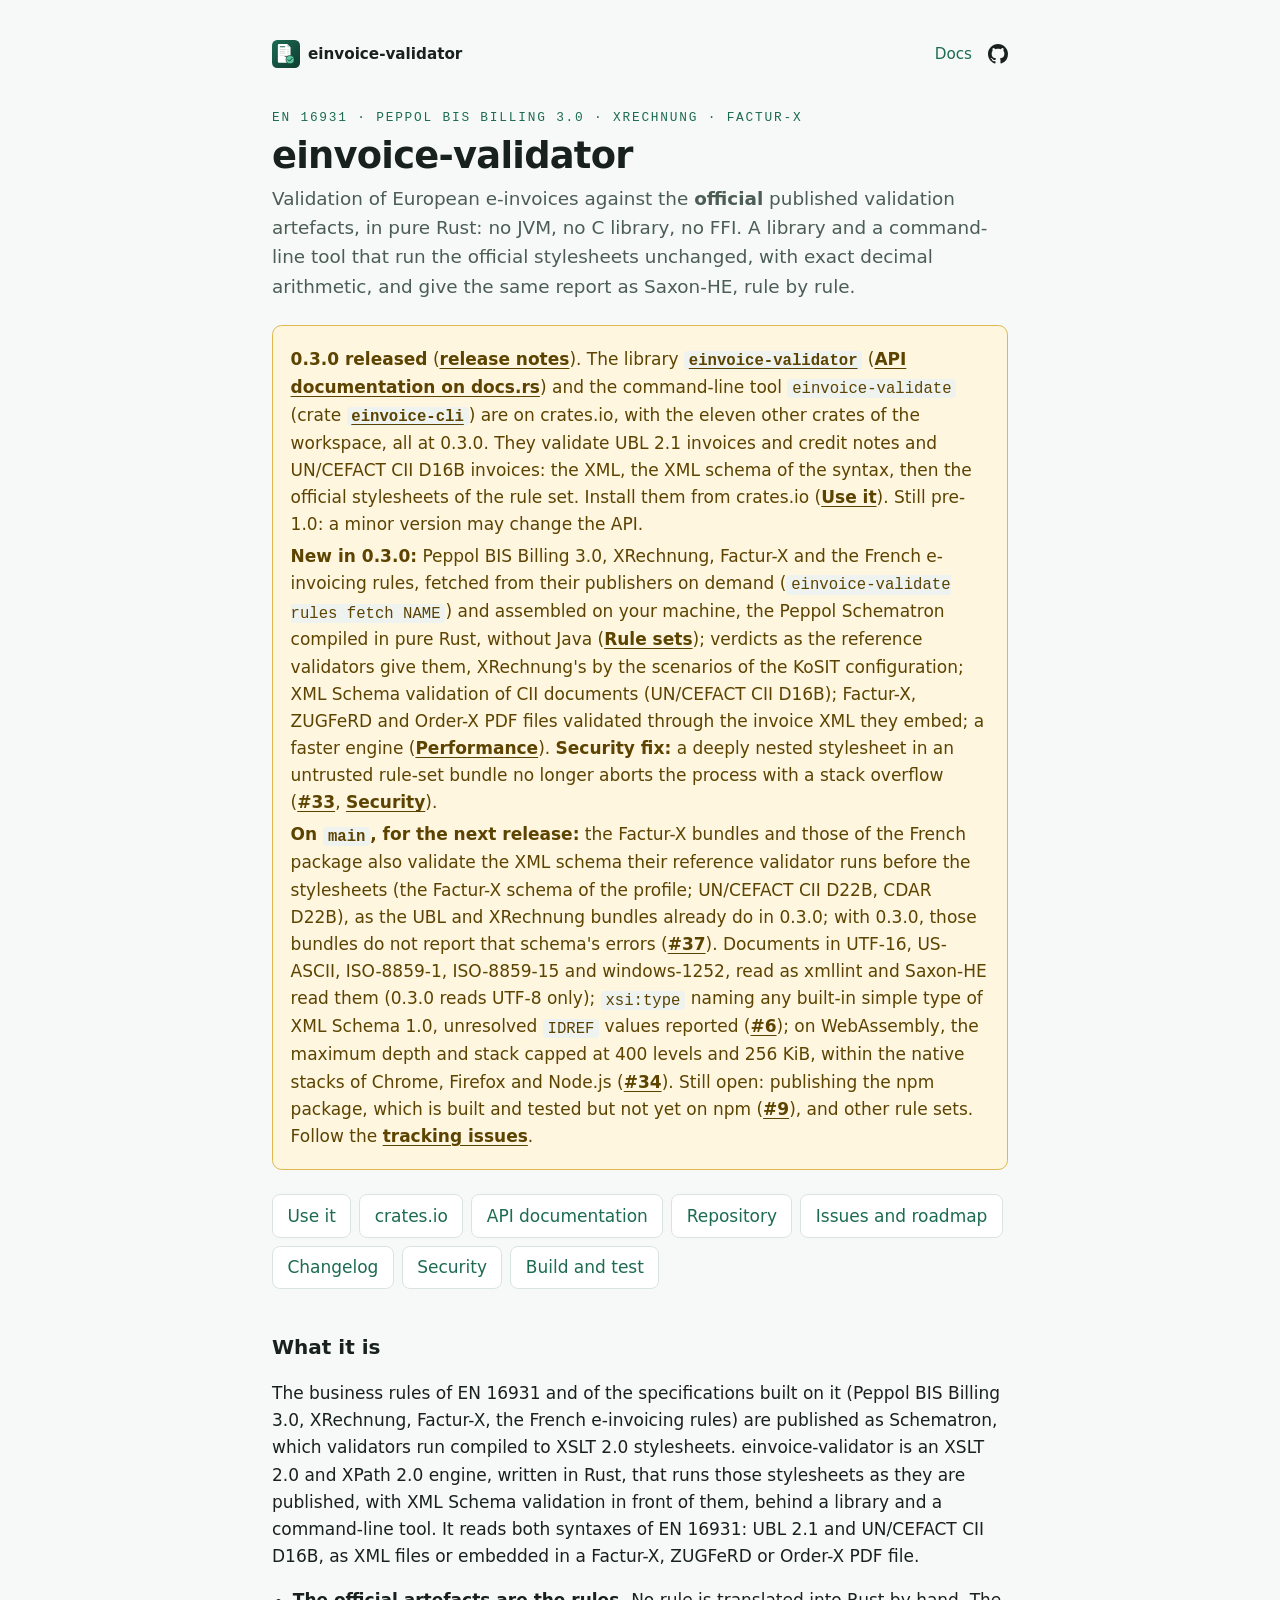
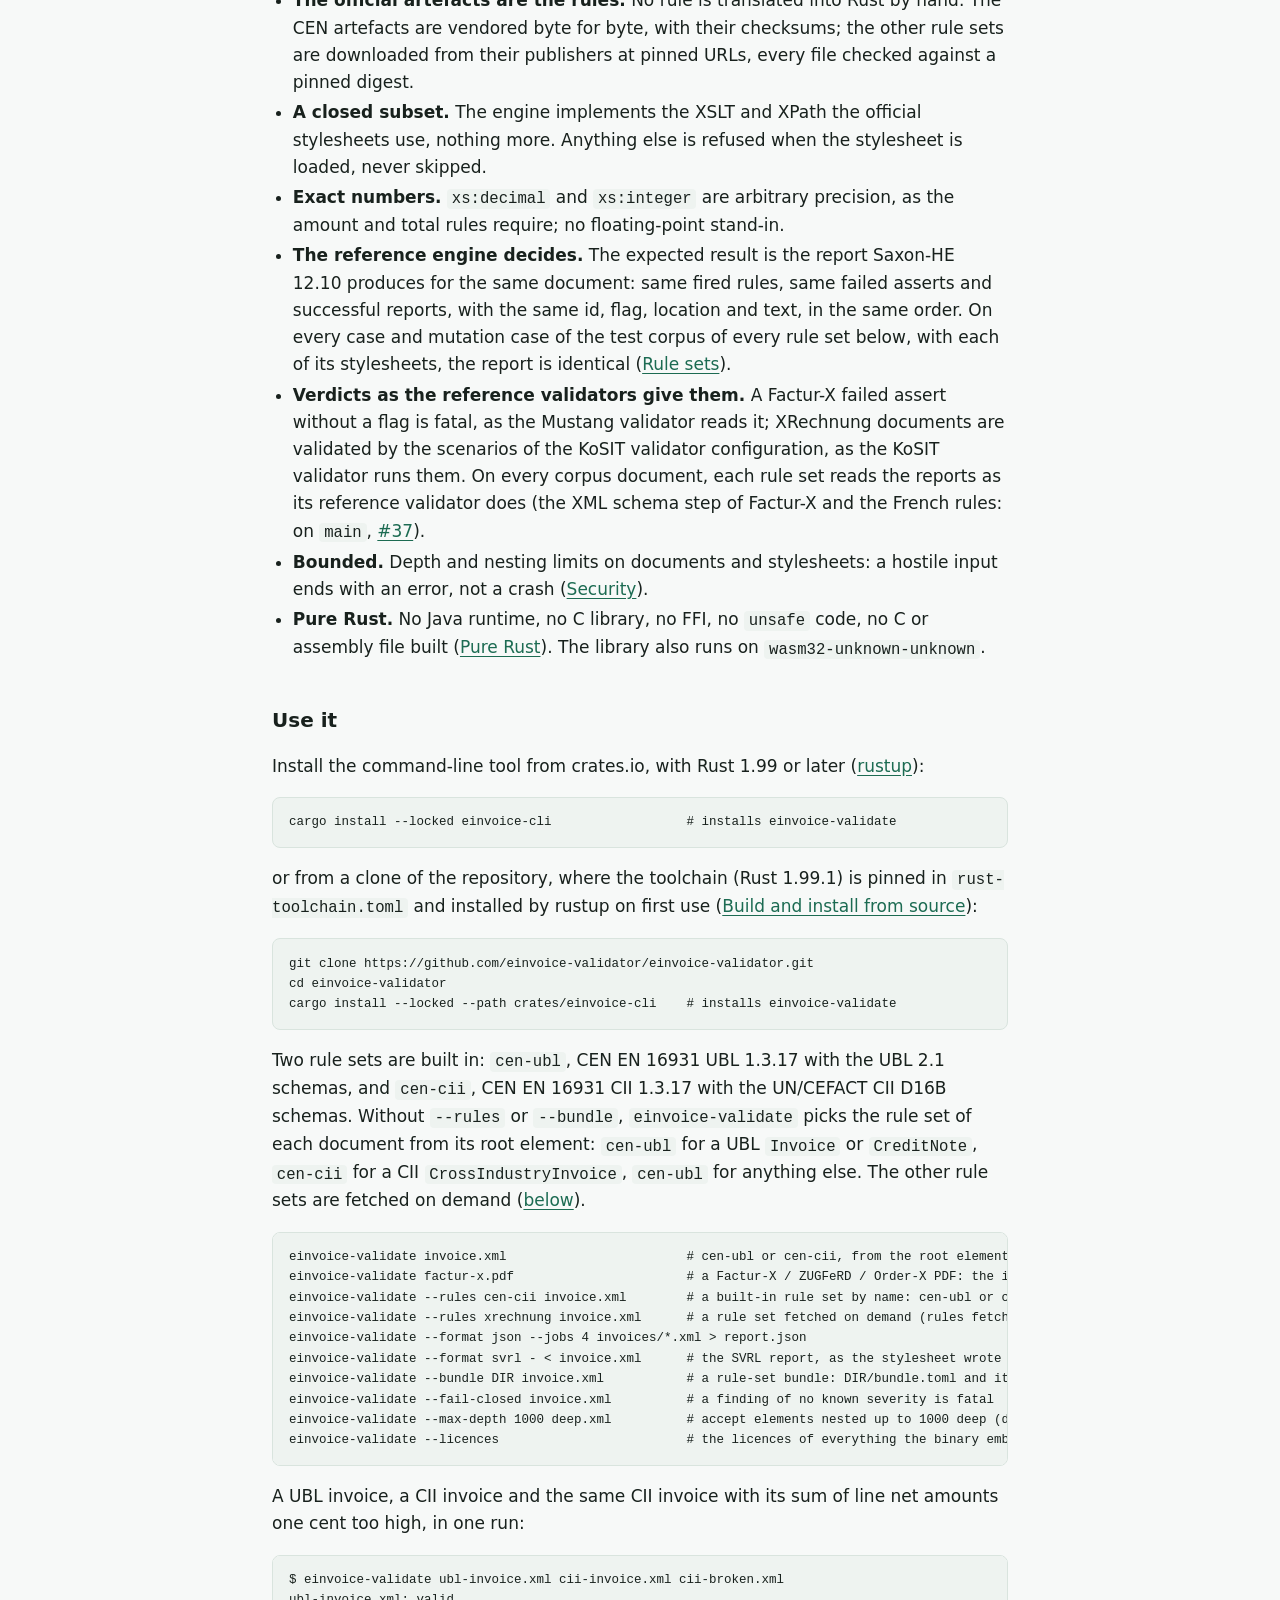
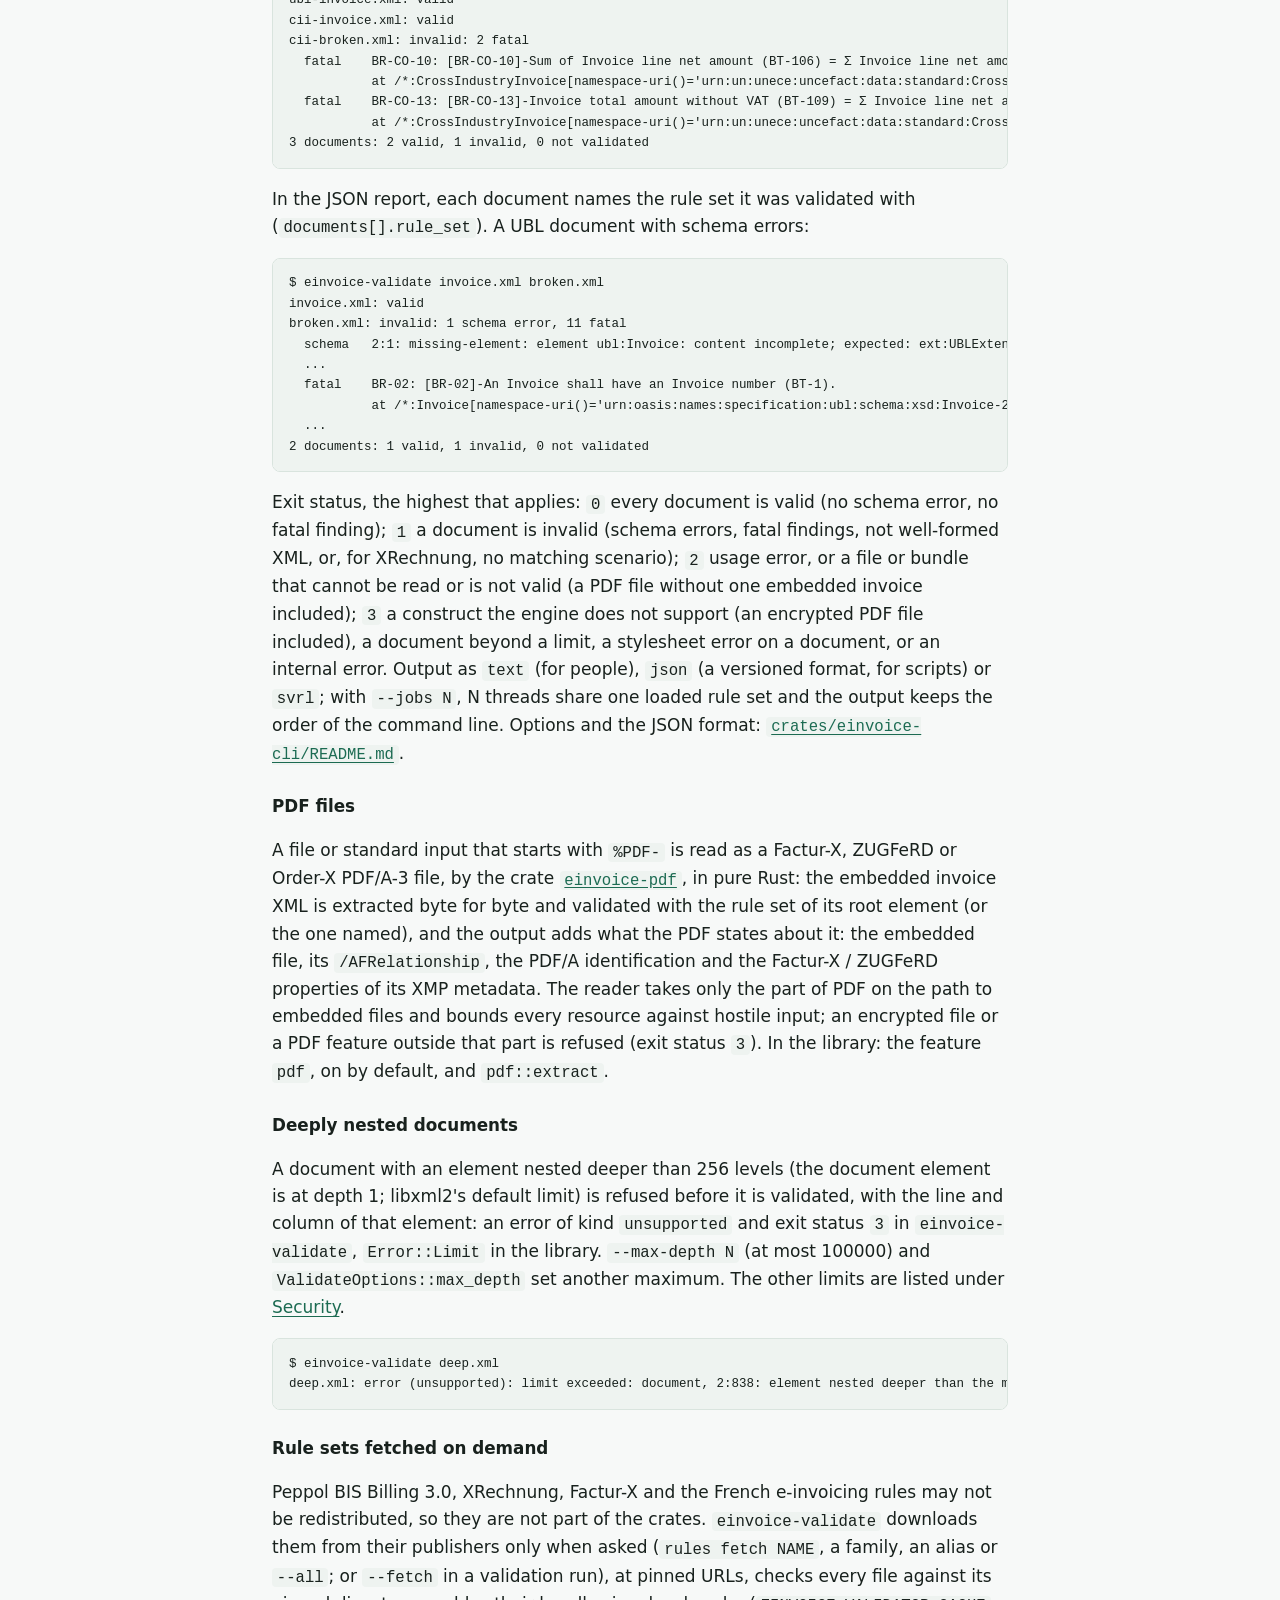
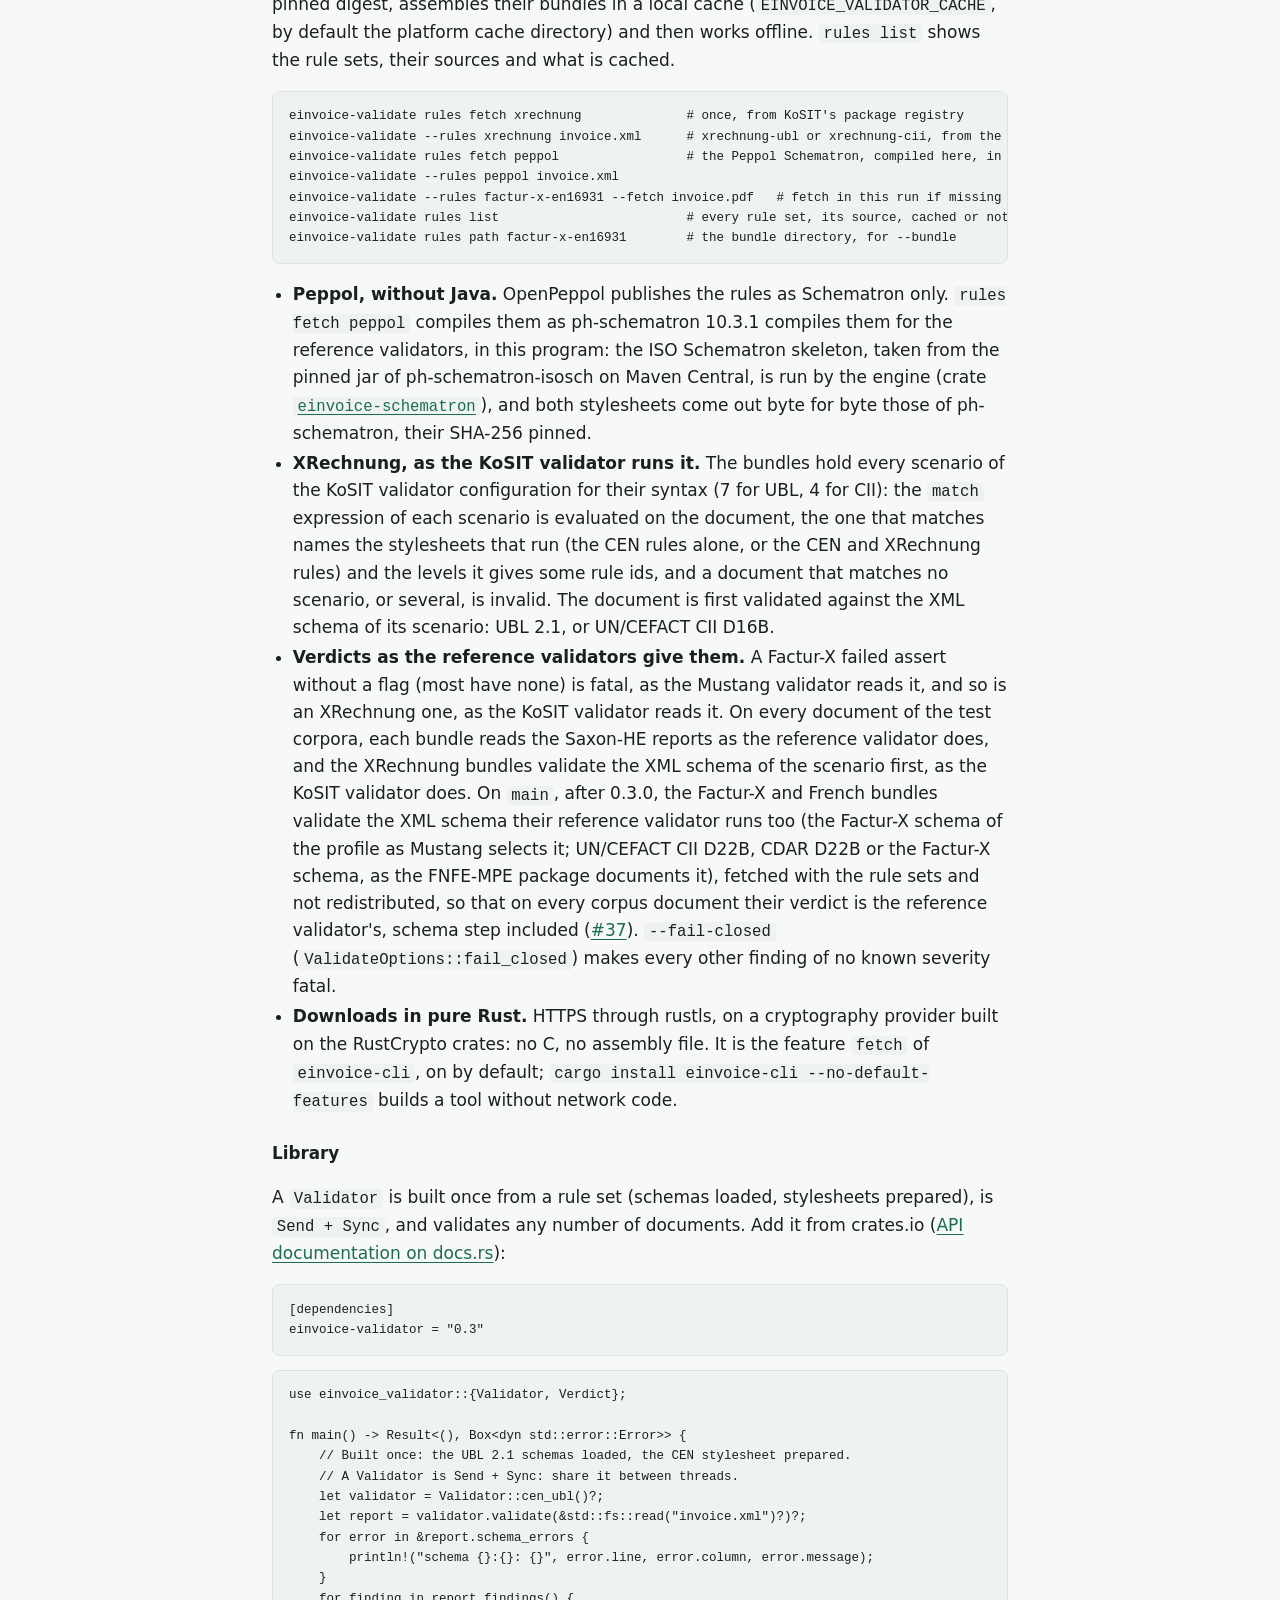
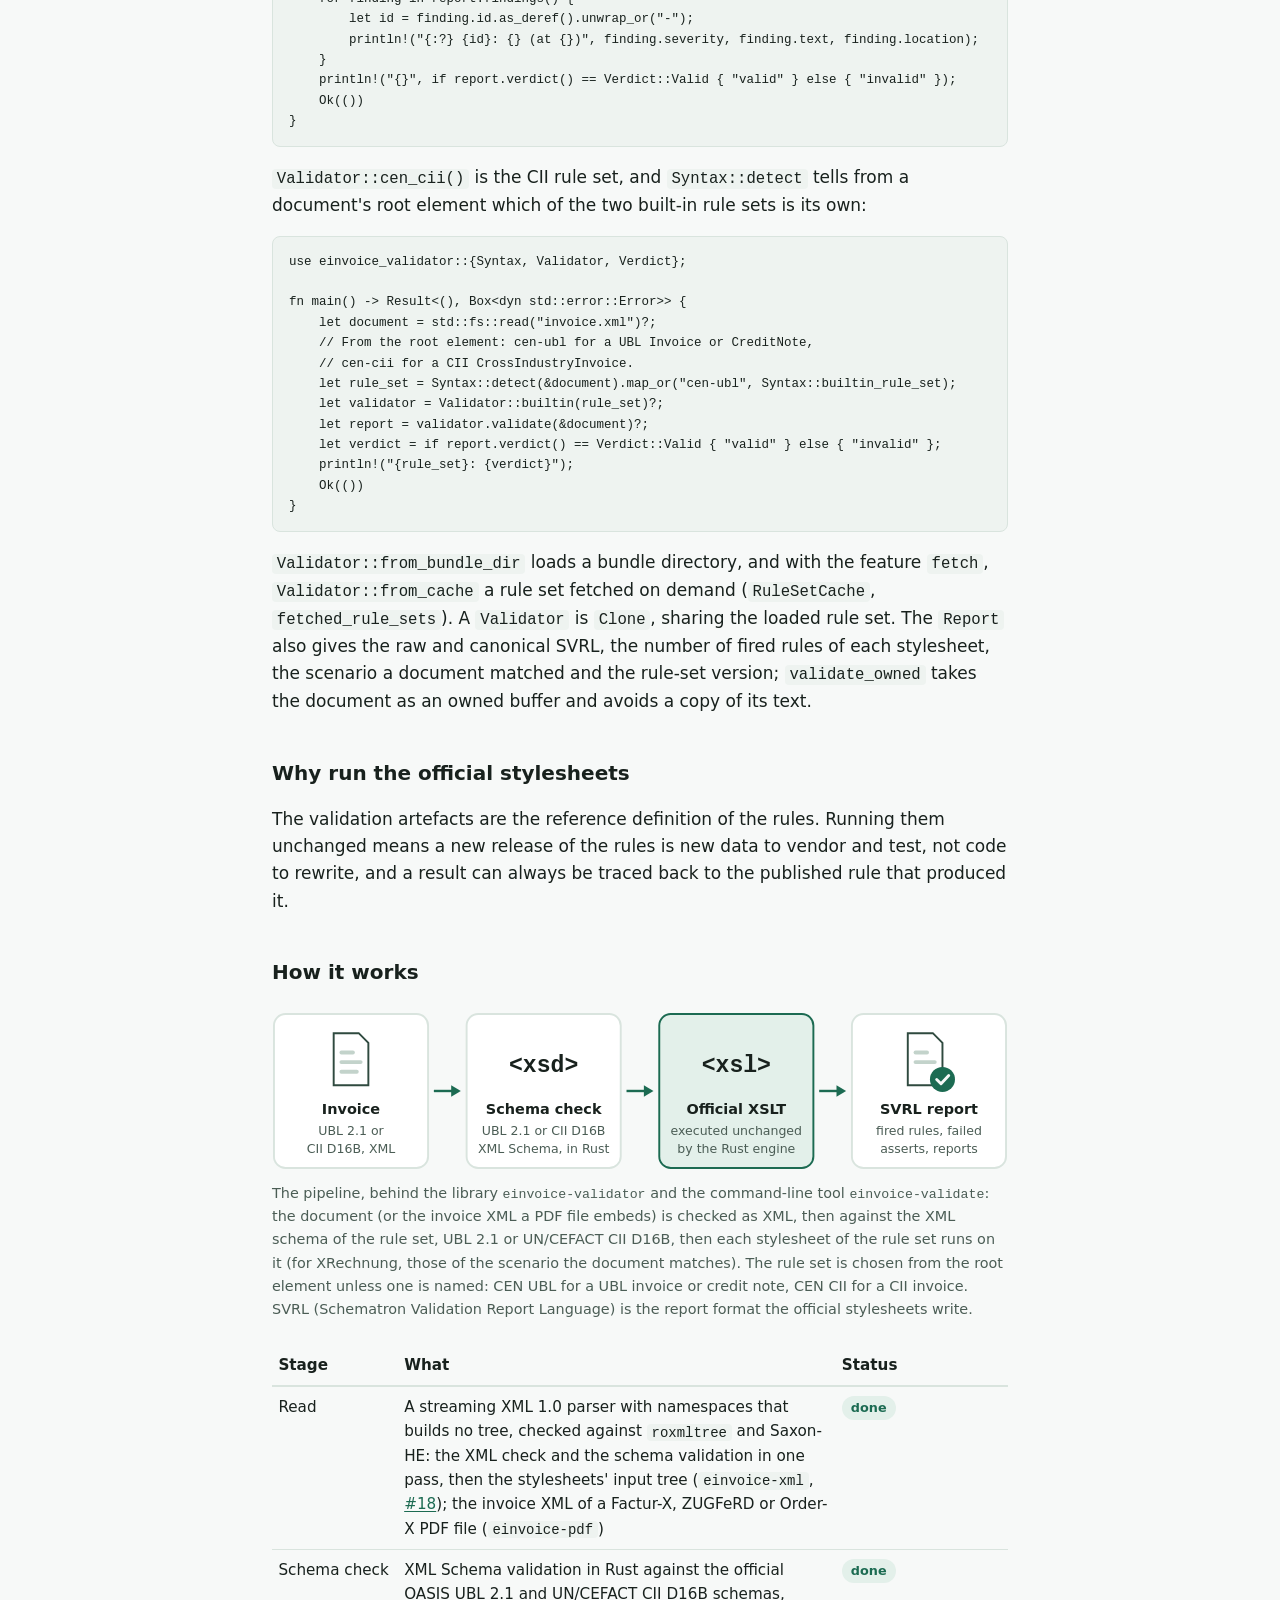
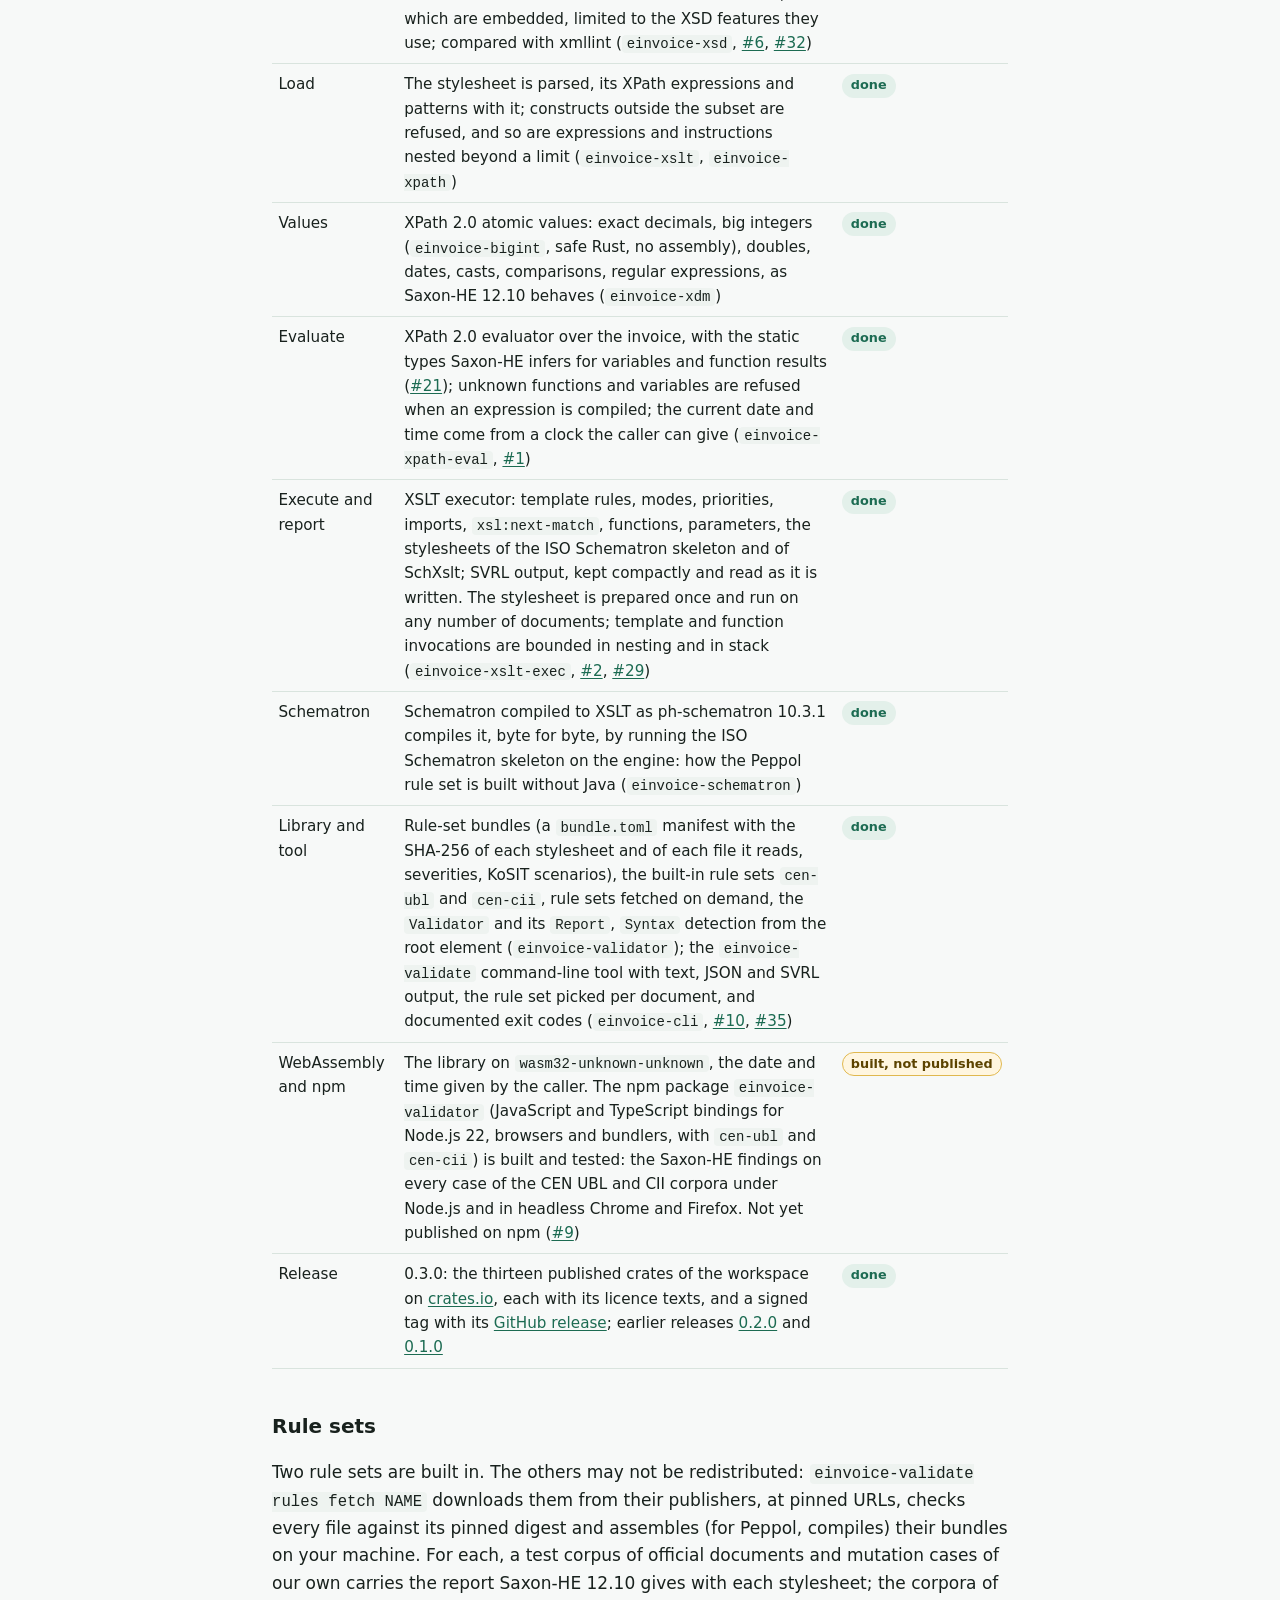
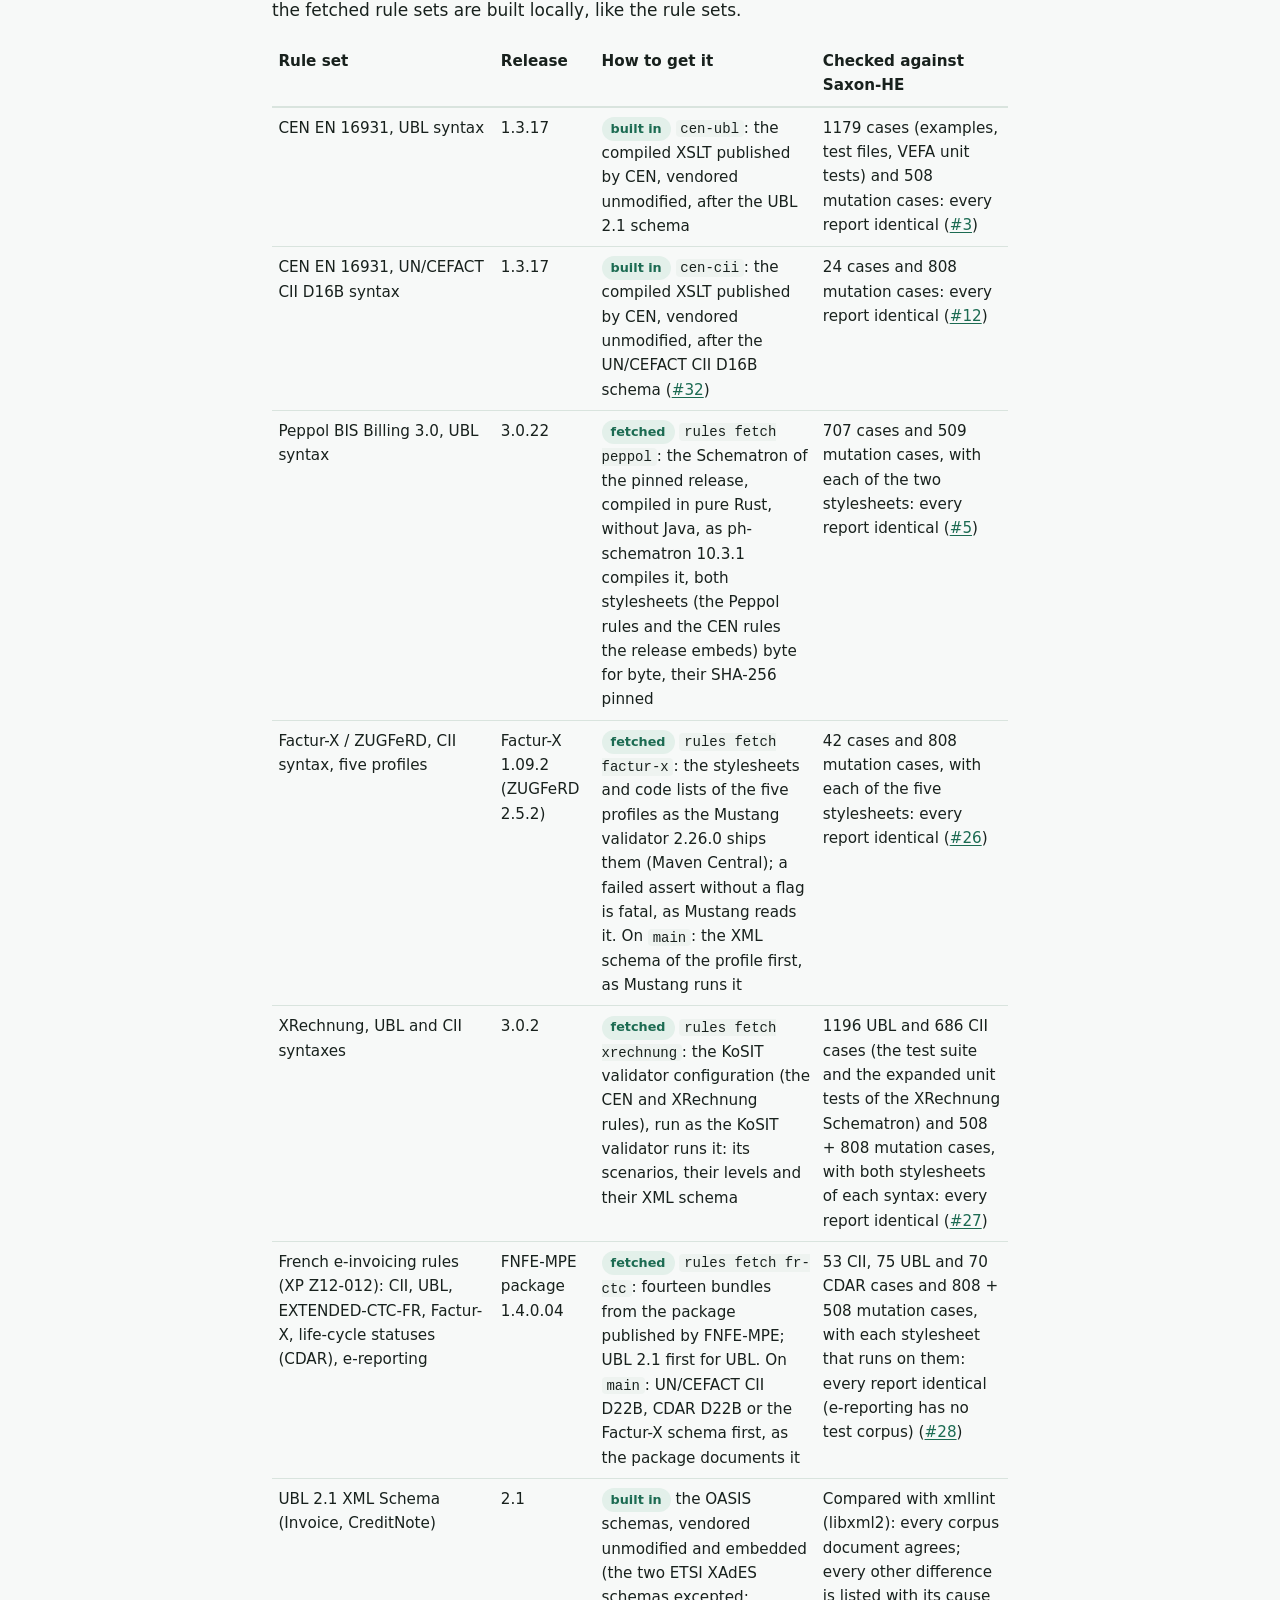
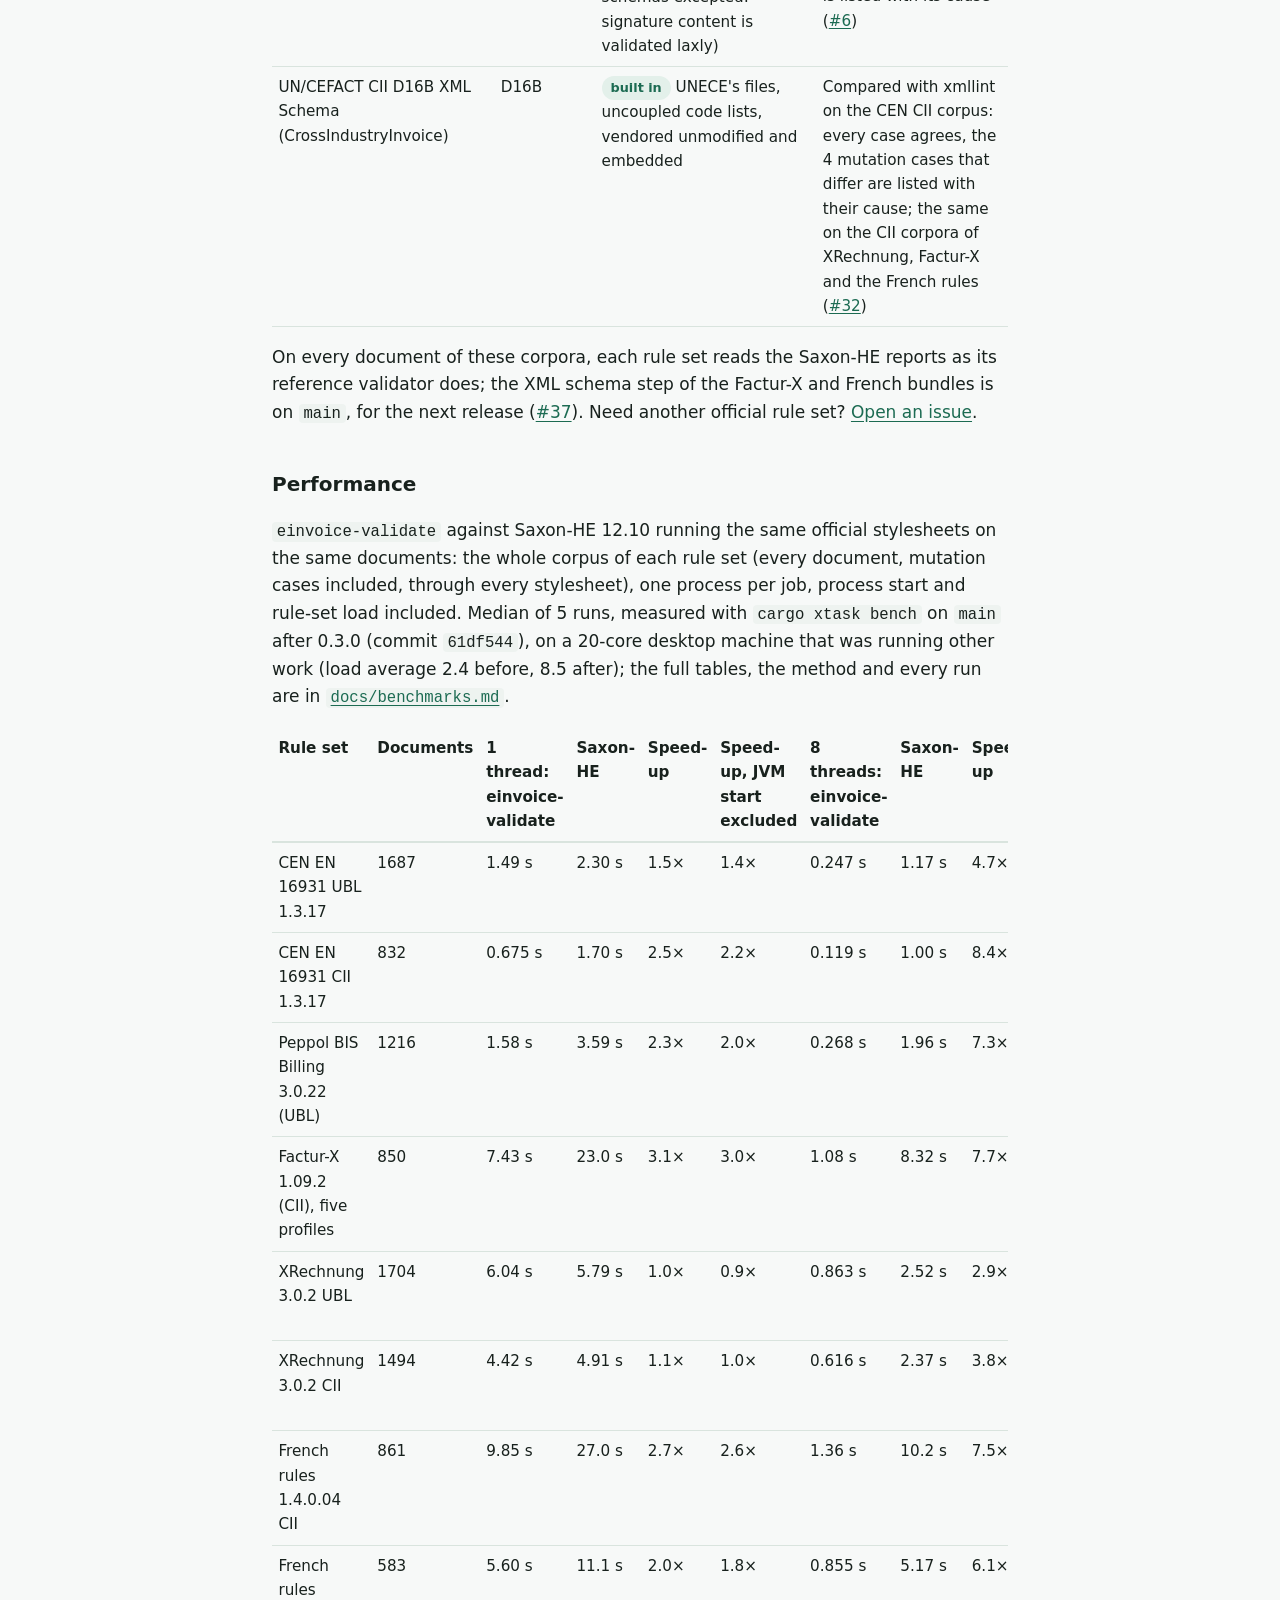
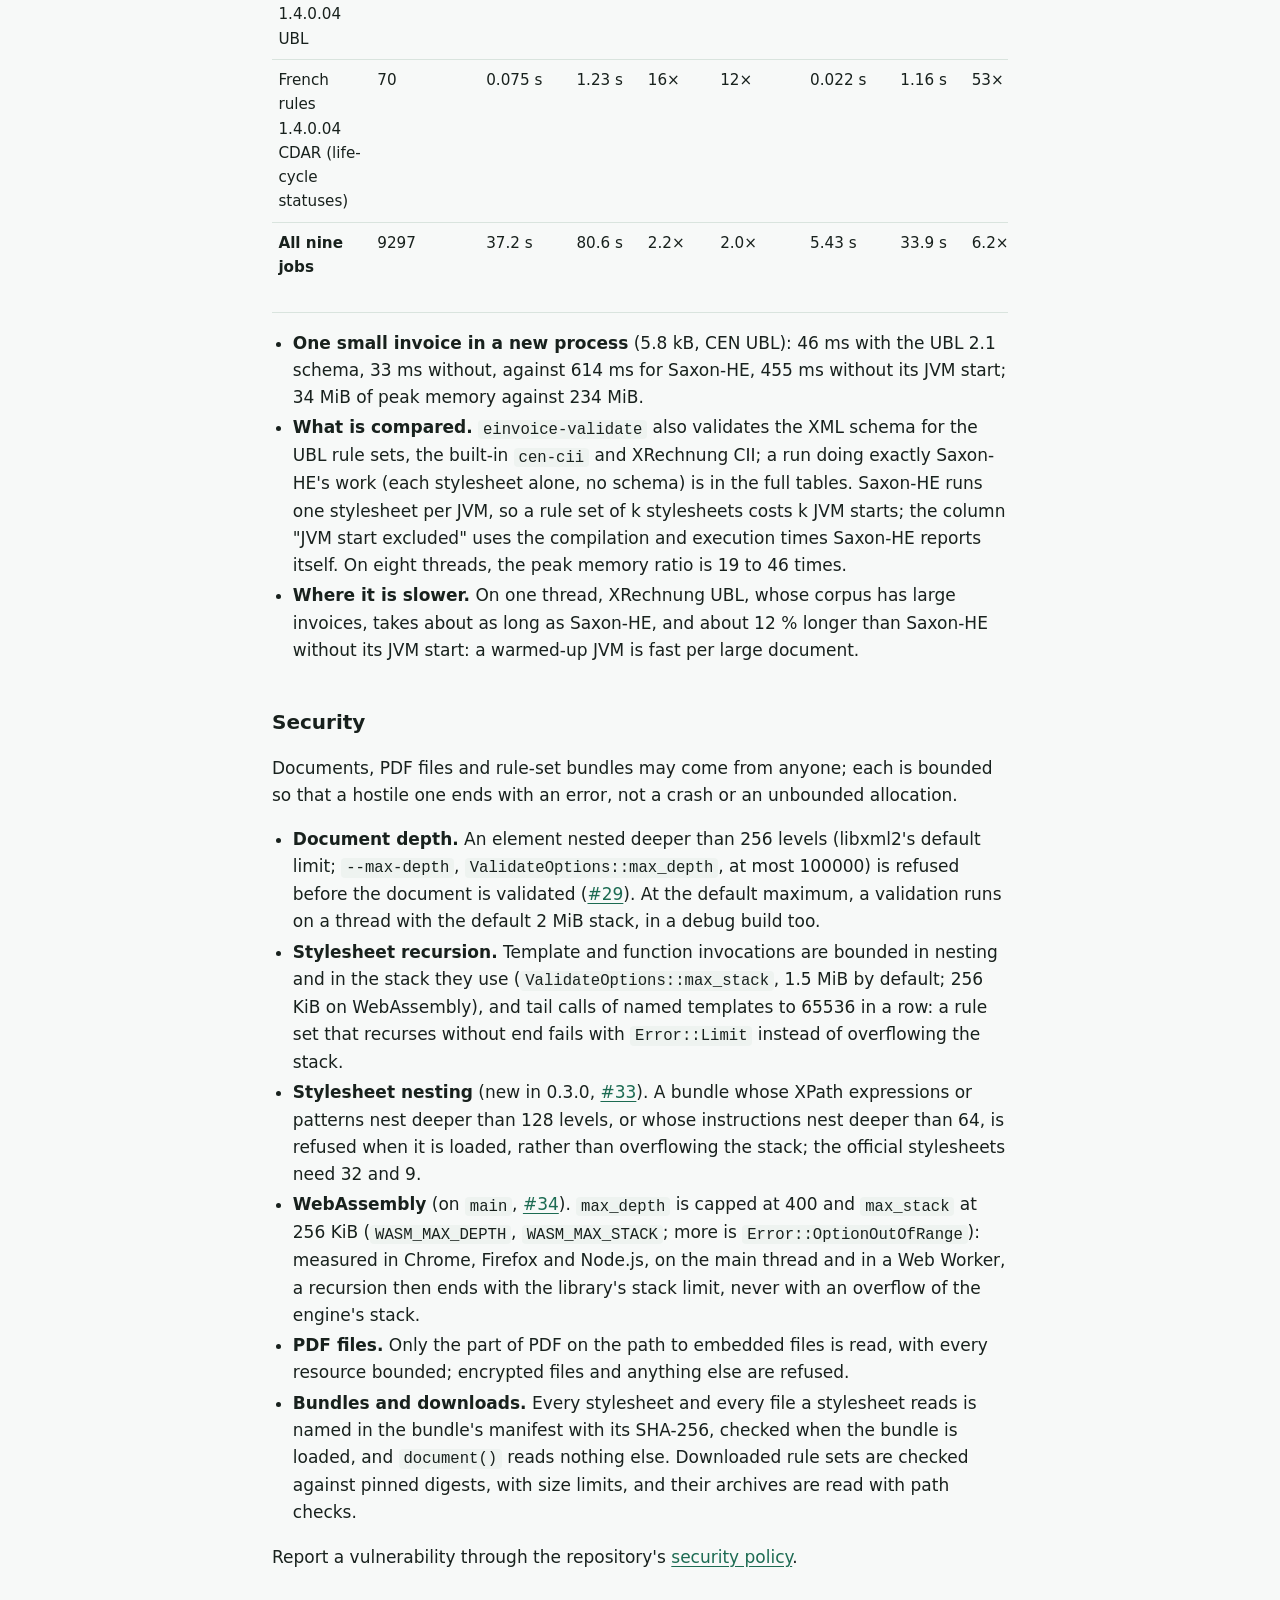
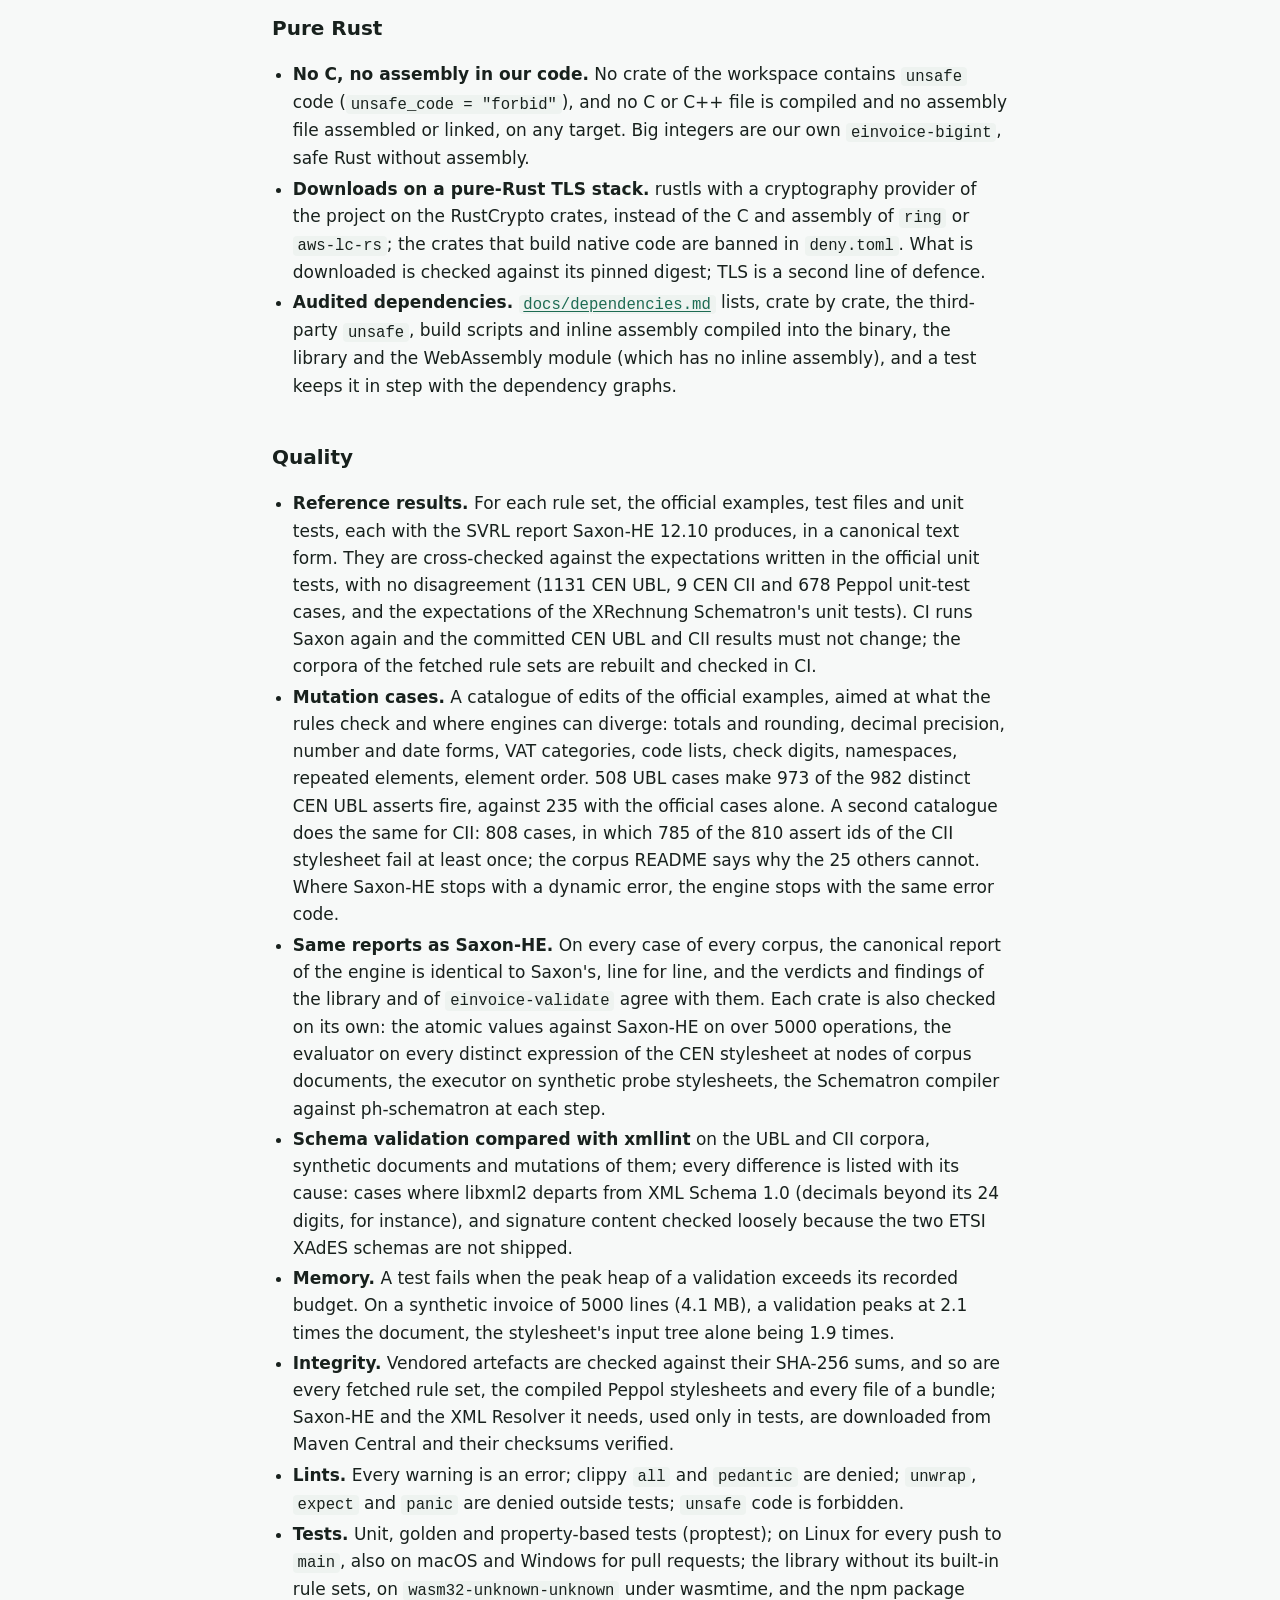
==== commit e08bf576: "Status: 0.3.0 released Home page: 0.3.0 (release notes, crates.io, docs.rs); rule sets built in (CEN" ====
--- a/index.html
+++ b/index.html
@@ -4,7 +4,7 @@
 <meta charset="utf-8">
 <meta name="viewport" content="width=device-width, initial-scale=1">
 <title>einvoice-validator: official EN 16931 and Peppol rules, in pure Rust</title>
-<meta name="description" content="Validate EN 16931 and Peppol BIS Billing 3.0 e-invoices, UBL and CII, against the official validation artefacts, in pure Rust: a library and the einvoice-validate command-line tool, with exact decimals and the same reports as Saxon-HE on the whole CEN UBL, CEN CII and Peppol test corpora. Version 0.2.0, on crates.io.">
+<meta name="description" content="Validate EN 16931 e-invoices, UBL and CII, against the official validation artefacts in pure Rust: CEN EN 16931 built in; Peppol BIS Billing 3.0, XRechnung, Factur-X and the French rules fetched on demand; the same reports as Saxon-HE on every test corpus. A library and the einvoice-validate command-line tool, version 0.3.0 on crates.io.">
 <meta name="color-scheme" content="light dark">
 <link rel="icon" href="favicon.svg" type="image/svg+xml">
 <link rel="stylesheet" href="style.css?v=1">
@@ -14,14 +14,14 @@
 <main id="content">
 <header class="top"><a href="./" class="brand"><img src="favicon.svg" alt="" width="28" height="28">einvoice-validator</a><span><a href="docs.html">Docs</a> <a href="https://github.com/einvoice-validator" class="gh" aria-label="einvoice-validator on GitHub"><svg viewBox="0 0 16 16" width="20" height="20" aria-hidden="true" fill="currentColor"><path d="M8 0C3.58 0 0 3.58 0 8c0 3.54 2.29 6.53 5.47 7.59.4.07.55-.17.55-.38 0-.19-.01-.82-.01-1.49-2.01.37-2.53-.49-2.69-.94-.09-.23-.48-.94-.82-1.13-.28-.15-.68-.52-.01-.53.63-.01 1.08.58 1.23.82.72 1.21 1.87.87 2.33.66.07-.52.28-.87.51-1.07-1.78-.2-3.64-.89-3.64-3.95 0-.87.31-1.59.82-2.15-.08-.2-.36-1.02.08-2.12 0 0 .67-.21 2.2.82.64-.18 1.32-.27 2-.27.68 0 1.36.09 2 .27 1.53-1.04 2.2-.82 2.2-.82.44 1.1.16 1.92.08 2.12.51.56.82 1.27.82 2.15 0 3.07-1.87 3.75-3.65 3.95.29.25.54.73.54 1.48 0 1.07-.01 1.93-.01 2.2 0 .21.15.46.55.38A8.013 8.013 0 0016 8c0-4.42-3.58-8-8-8z"/></svg></a></span></header>
 
-<p class="eyebrow">EN 16931 · Peppol BIS Billing 3.0</p>
+<p class="eyebrow">EN 16931 · Peppol BIS Billing 3.0 · XRechnung · Factur-X</p>
 <h1>einvoice-validator</h1>
 <p class="lead">Validation of European e-invoices against the <strong>official</strong> published validation artefacts, in pure Rust: no JVM, no C library, no FFI. A library and a command-line tool that run the official stylesheets unchanged, with exact decimal arithmetic, and give the same report as Saxon-HE, rule by rule.</p>
 
 <aside class="status" aria-label="Project status">
-<p><strong>0.2.0 released</strong> (<a href="https://github.com/einvoice-validator/einvoice-validator/releases/tag/v0.2.0">release notes</a>). The library <a href="https://crates.io/crates/einvoice-validator"><code>einvoice-validator</code></a> (<a href="https://docs.rs/einvoice-validator">API documentation</a>) and the command-line tool <code>einvoice-validate</code> (crate <a href="https://crates.io/crates/einvoice-cli"><code>einvoice-cli</code></a>) validate UBL 2.1 invoices and credit notes (the XML, the UBL 2.1 schema, then the official stylesheets of the rule set) and, new in 0.2.0, UN/CEFACT CII D16B invoices (the XML, then the official stylesheet; no CII XML Schema validation yet, <a href="https://github.com/einvoice-validator/einvoice-validator/issues/32">#32</a>). The tool picks the rule set from each document's root element. Install them from crates.io (<a href="#use">Use it</a>). Still pre-1.0: a minor version may change the API.</p>
-<p><strong>Security fix in 0.2.0:</strong> a deeply nested document no longer aborts the process with a stack overflow (<a href="https://github.com/einvoice-validator/einvoice-validator/issues/29">#29</a>). Documents may be nested at most 256 elements deep by default (<code>--max-depth</code>, <code>ValidateOptions::max_depth</code>), and the stylesheets' recursion is bounded in nesting and in stack: beyond a limit, the document gets an error, not a crash. Upgrade from 0.1.0 if you validate documents you do not produce yourself.</p>
-<p>Done: CEN EN 16931 UBL and CII 1.3.17 built in, Peppol BIS Billing 3.0.22 as a bundle built locally from its pinned release; on every case of the three test corpora, official and mutated, the same SVRL report as Saxon-HE 12.10 (<a href="https://github.com/einvoice-validator/einvoice-validator/issues/3">#3</a>, <a href="https://github.com/einvoice-validator/einvoice-validator/issues/5">#5</a>, <a href="https://github.com/einvoice-validator/einvoice-validator/issues/12">#12</a>). Still open: XML Schema validation of CII documents (<a href="https://github.com/einvoice-validator/einvoice-validator/issues/32">#32</a>), publishing releases from CI with crates.io trusted publishing (<a href="https://github.com/einvoice-validator/einvoice-validator/issues/17">#17</a>), WebAssembly bindings and an npm package (<a href="https://github.com/einvoice-validator/einvoice-validator/issues/9">#9</a>), other rule sets (<a href="https://github.com/einvoice-validator/einvoice-validator/issues/12">#12</a>). Follow the <a href="https://github.com/einvoice-validator/einvoice-validator/issues">tracking issues</a>.</p>
+<p><strong>0.3.0 released</strong> (<a href="https://github.com/einvoice-validator/einvoice-validator/releases/tag/v0.3.0">release notes</a>). The library <a href="https://crates.io/crates/einvoice-validator"><code>einvoice-validator</code></a> (<a href="https://docs.rs/einvoice-validator">API documentation on docs.rs</a>) and the command-line tool <code>einvoice-validate</code> (crate <a href="https://crates.io/crates/einvoice-cli"><code>einvoice-cli</code></a>) are on crates.io, with the eleven other crates of the workspace, all at 0.3.0. They validate UBL 2.1 invoices and credit notes and UN/CEFACT CII D16B invoices: the XML, the XML schema of the syntax, then the official stylesheets of the rule set. Install them from crates.io (<a href="#use">Use it</a>). Still pre-1.0: a minor version may change the API.</p>
+<p><strong>New in 0.3.0:</strong> Peppol BIS Billing 3.0, XRechnung, Factur-X and the French e-invoicing rules, fetched from their publishers on demand (<code>einvoice-validate rules fetch NAME</code>) and assembled on your machine, the Peppol Schematron compiled in pure Rust, without Java (<a href="#rule-sets">Rule sets</a>); verdicts as the reference validators give them, XRechnung's by the scenarios of the KoSIT configuration; XML Schema validation of CII documents (UN/CEFACT CII D16B); Factur-X, ZUGFeRD and Order-X PDF files validated through the invoice XML they embed; a faster engine (<a href="#performance">Performance</a>). <strong>Security fix:</strong> a deeply nested stylesheet in an untrusted rule-set bundle no longer aborts the process with a stack overflow (<a href="https://github.com/einvoice-validator/einvoice-validator/issues/33">#33</a>, <a href="#security">Security</a>).</p>
+<p><strong>On <code>main</code>, for the next release:</strong> the Factur-X bundles and those of the French package also validate the XML schema their reference validator runs before the stylesheets (the Factur-X schema of the profile; UN/CEFACT CII D22B, CDAR D22B), as the UBL and XRechnung bundles already do in 0.3.0; with 0.3.0, those bundles do not report that schema's errors (<a href="https://github.com/einvoice-validator/einvoice-validator/issues/37">#37</a>). Documents in UTF-16, US-ASCII, ISO-8859-1, ISO-8859-15 and windows-1252, read as xmllint and Saxon-HE read them (0.3.0 reads UTF-8 only); <code>xsi:type</code> naming any built-in simple type of XML Schema 1.0, unresolved <code>IDREF</code> values reported (<a href="https://github.com/einvoice-validator/einvoice-validator/issues/6">#6</a>); on WebAssembly, the maximum depth and stack capped at 400 levels and 256 KiB, within the native stacks of Chrome, Firefox and Node.js (<a href="https://github.com/einvoice-validator/einvoice-validator/issues/34">#34</a>). Still open: publishing the npm package, which is built and tested but not yet on npm (<a href="https://github.com/einvoice-validator/einvoice-validator/issues/9">#9</a>), and other rule sets. Follow the <a href="https://github.com/einvoice-validator/einvoice-validator/issues">tracking issues</a>.</p>
 </aside>
 
 <div class="links">
@@ -36,14 +36,15 @@
 </div>
 
 <h2 id="what">What it is</h2>
-<p>The business rules of EN 16931 and of Peppol BIS Billing 3.0 are published by CEN and OpenPeppol as Schematron, which validators run compiled to XSLT 2.0 stylesheets. einvoice-validator is an XSLT 2.0 and XPath 2.0 engine, written in Rust, that runs those stylesheets as they are published, with UBL 2.1 schema validation in front of them for UBL documents, behind a library and a command-line tool. It reads both syntaxes of EN 16931: UBL 2.1 and UN/CEFACT CII D16B.</p>
-<ul>
-<li><strong>The official artefacts are the rules.</strong> No rule is translated into Rust by hand. The CEN artefacts are vendored byte for byte, with their checksums; the Peppol files are fetched from their pinned release and compiled, every input and output checked against a pinned checksum.</li>
+<p>The business rules of EN 16931 and of the specifications built on it (Peppol BIS Billing 3.0, XRechnung, Factur-X, the French e-invoicing rules) are published as Schematron, which validators run compiled to XSLT 2.0 stylesheets. einvoice-validator is an XSLT 2.0 and XPath 2.0 engine, written in Rust, that runs those stylesheets as they are published, with XML Schema validation in front of them, behind a library and a command-line tool. It reads both syntaxes of EN 16931: UBL 2.1 and UN/CEFACT CII D16B, as XML files or embedded in a Factur-X, ZUGFeRD or Order-X PDF file.</p>
+<ul>
+<li><strong>The official artefacts are the rules.</strong> No rule is translated into Rust by hand. The CEN artefacts are vendored byte for byte, with their checksums; the other rule sets are downloaded from their publishers at pinned URLs, every file checked against a pinned digest.</li>
 <li><strong>A closed subset.</strong> The engine implements the XSLT and XPath the official stylesheets use, nothing more. Anything else is refused when the stylesheet is loaded, never skipped.</li>
 <li><strong>Exact numbers.</strong> <code>xs:decimal</code> and <code>xs:integer</code> are arbitrary precision, as the amount and total rules require; no floating-point stand-in.</li>
-<li><strong>The reference engine decides.</strong> The expected result is the report Saxon-HE 12.10 produces for the same document: same fired rules, same failed asserts and successful reports, with the same id, flag, location and text, in the same order. On the CEN UBL 1.3.17 corpus (1179 cases and 504 mutation cases), the CEN CII 1.3.17 corpus (24 cases and 808 mutation cases) and the Peppol BIS Billing 3.0.22 corpus (707 cases and 505 mutation cases, with each of its two stylesheets), every report is identical.</li>
-<li><strong>Bounded recursion.</strong> Every parsed document may be nested at most 256 elements deep by default (libxml2's default limit), and the stylesheets' template and function invocations are bounded in nesting and in the stack they use: a deeply nested document or a stylesheet that recurses without end ends with an error, not a stack overflow. At the default maximum depth, a validation runs on a thread with the default 2 MiB stack.</li>
-<li><strong>Pure Rust.</strong> No Java runtime, no C library, no FFI, no <code>unsafe</code> code. The library also runs on <code>wasm32-unknown-unknown</code>: CI validates documents with it under wasmtime; bindings and an npm package are pending (<a href="https://github.com/einvoice-validator/einvoice-validator/issues/9">#9</a>).</li>
+<li><strong>The reference engine decides.</strong> The expected result is the report Saxon-HE 12.10 produces for the same document: same fired rules, same failed asserts and successful reports, with the same id, flag, location and text, in the same order. On every case and mutation case of the test corpus of every rule set below, with each of its stylesheets, the report is identical (<a href="#rule-sets">Rule sets</a>).</li>
+<li><strong>Verdicts as the reference validators give them.</strong> A Factur-X failed assert without a flag is fatal, as the Mustang validator reads it; XRechnung documents are validated by the scenarios of the KoSIT validator configuration, as the KoSIT validator runs them. On every corpus document, each rule set reads the reports as its reference validator does (the XML schema step of Factur-X and the French rules: on <code>main</code>, <a href="https://github.com/einvoice-validator/einvoice-validator/issues/37">#37</a>).</li>
+<li><strong>Bounded.</strong> Depth and nesting limits on documents and stylesheets: a hostile input ends with an error, not a crash (<a href="#security">Security</a>).</li>
+<li><strong>Pure Rust.</strong> No Java runtime, no C library, no FFI, no <code>unsafe</code> code, no C or assembly file built (<a href="#pure-rust">Pure Rust</a>). The library also runs on <code>wasm32-unknown-unknown</code>.</li>
 </ul>
 
 <h2 id="use">Use it</h2>
@@ -53,13 +54,17 @@
 <pre><code>git clone https://github.com/einvoice-validator/einvoice-validator.git
 cd einvoice-validator
 cargo install --locked --path crates/einvoice-cli    # installs einvoice-validate</code></pre>
-<p>Two rule sets are built in: <code>cen-ubl</code>, CEN EN 16931 UBL 1.3.17 with the UBL 2.1 schemas, and <code>cen-cii</code>, CEN EN 16931 CII 1.3.17 (UN/CEFACT CII D16B), without an XML schema for now (<a href="https://github.com/einvoice-validator/einvoice-validator/issues/32">#32</a>). Without <code>--rules</code> or <code>--bundle</code>, <code>einvoice-validate</code> picks the rule set of each document from its root element: <code>cen-ubl</code> for a UBL <code>Invoice</code> or <code>CreditNote</code>, <code>cen-cii</code> for a CII <code>CrossIndustryInvoice</code>, <code>cen-ubl</code> for anything else.</p>
+<p>Two rule sets are built in: <code>cen-ubl</code>, CEN EN 16931 UBL 1.3.17 with the UBL 2.1 schemas, and <code>cen-cii</code>, CEN EN 16931 CII 1.3.17 with the UN/CEFACT CII D16B schemas. Without <code>--rules</code> or <code>--bundle</code>, <code>einvoice-validate</code> picks the rule set of each document from its root element: <code>cen-ubl</code> for a UBL <code>Invoice</code> or <code>CreditNote</code>, <code>cen-cii</code> for a CII <code>CrossIndustryInvoice</code>, <code>cen-ubl</code> for anything else. The other rule sets are fetched on demand (<a href="#fetched">below</a>).</p>
 <pre><code>einvoice-validate invoice.xml                        # cen-ubl or cen-cii, from the root element of the document
+einvoice-validate factur-x.pdf                       # a Factur-X / ZUGFeRD / Order-X PDF: the invoice XML it embeds
 einvoice-validate --rules cen-cii invoice.xml        # a built-in rule set by name: cen-ubl or cen-cii
+einvoice-validate --rules xrechnung invoice.xml      # a rule set fetched on demand (rules fetch xrechnung first)
 einvoice-validate --format json --jobs 4 invoices/*.xml &gt; report.json
 einvoice-validate --format svrl - &lt; invoice.xml      # the SVRL report, as the stylesheet wrote it
 einvoice-validate --bundle DIR invoice.xml           # a rule-set bundle: DIR/bundle.toml and its stylesheets
-einvoice-validate --max-depth 1000 deep.xml          # accept elements nested up to 1000 deep (default 256)</code></pre>
+einvoice-validate --fail-closed invoice.xml          # a finding of no known severity is fatal
+einvoice-validate --max-depth 1000 deep.xml          # accept elements nested up to 1000 deep (default 256)
+einvoice-validate --licences                         # the licences of everything the binary embeds, in full</code></pre>
 <p>A UBL invoice, a CII invoice and the same CII invoice with its sum of line net amounts one cent too high, in one run:</p>
 <pre><code>$ einvoice-validate ubl-invoice.xml cii-invoice.xml cii-broken.xml
 ubl-invoice.xml: valid
@@ -80,19 +85,32 @@
            at /*:Invoice[namespace-uri()='urn:oasis:names:specification:ubl:schema:xsd:Invoice-2'][1]
   ...
 2 documents: 1 valid, 1 invalid, 0 not validated</code></pre>
-<p>Exit status, the highest that applies: <code>0</code> every document is valid (no schema error, no finding with flag <code>fatal</code>); <code>1</code> a document is invalid (schema errors, fatal findings, or not well-formed XML); <code>2</code> usage error, or a file or bundle that cannot be read or is not valid; <code>3</code> a construct the engine does not support, a document beyond a limit, a stylesheet error on a document, or an internal error. Output as <code>text</code> (for people), <code>json</code> (a versioned format, for scripts) or <code>svrl</code>; with <code>--jobs N</code>, N threads share one loaded rule set and the output keeps the order of the command line. Options and the JSON format: <a href="https://github.com/einvoice-validator/einvoice-validator/blob/main/crates/einvoice-cli/README.md"><code>crates/einvoice-cli/README.md</code></a>.</p>
+<p>Exit status, the highest that applies: <code>0</code> every document is valid (no schema error, no fatal finding); <code>1</code> a document is invalid (schema errors, fatal findings, not well-formed XML, or, for XRechnung, no matching scenario); <code>2</code> usage error, or a file or bundle that cannot be read or is not valid (a PDF file without one embedded invoice included); <code>3</code> a construct the engine does not support (an encrypted PDF file included), a document beyond a limit, a stylesheet error on a document, or an internal error. Output as <code>text</code> (for people), <code>json</code> (a versioned format, for scripts) or <code>svrl</code>; with <code>--jobs N</code>, N threads share one loaded rule set and the output keeps the order of the command line. Options and the JSON format: <a href="https://github.com/einvoice-validator/einvoice-validator/blob/main/crates/einvoice-cli/README.md"><code>crates/einvoice-cli/README.md</code></a>.</p>
+<h3 id="pdf">PDF files</h3>
+<p>A file or standard input that starts with <code>%PDF-</code> is read as a Factur-X, ZUGFeRD or Order-X PDF/A-3 file, by the crate <a href="https://crates.io/crates/einvoice-pdf"><code>einvoice-pdf</code></a>, in pure Rust: the embedded invoice XML is extracted byte for byte and validated with the rule set of its root element (or the one named), and the output adds what the PDF states about it: the embedded file, its <code>/AFRelationship</code>, the PDF/A identification and the Factur-X / ZUGFeRD properties of its XMP metadata. The reader takes only the part of PDF on the path to embedded files and bounds every resource against hostile input; an encrypted file or a PDF feature outside that part is refused (exit status <code>3</code>). In the library: the feature <code>pdf</code>, on by default, and <code>pdf::extract</code>.</p>
 <h3 id="depth">Deeply nested documents</h3>
-<p>A document with an element nested deeper than 256 levels (the document element is at depth 1; libxml2's default limit) is refused before it is validated, with the line and column of that element: an error of kind <code>unsupported</code> and exit status <code>3</code> in <code>einvoice-validate</code>, <code>Error::Limit</code> in the library. <code>--max-depth N</code> (at most 100000) and <code>ValidateOptions::max_depth</code> set another maximum. The stylesheets recurse once or twice per element level, so the limit keeps a validation within a bounded call stack; their template and function invocations are bounded too, in nesting and in the stack they use (<code>ValidateOptions::max_stack</code>, 1.5 MiB by default), so a rule set that recurses without end fails with <code>Error::Limit</code> instead of overflowing the stack.</p>
+<p>A document with an element nested deeper than 256 levels (the document element is at depth 1; libxml2's default limit) is refused before it is validated, with the line and column of that element: an error of kind <code>unsupported</code> and exit status <code>3</code> in <code>einvoice-validate</code>, <code>Error::Limit</code> in the library. <code>--max-depth N</code> (at most 100000) and <code>ValidateOptions::max_depth</code> set another maximum. The other limits are listed under <a href="#security">Security</a>.</p>
 <pre><code>$ einvoice-validate deep.xml
 deep.xml: error (unsupported): limit exceeded: document, 2:838: element nested deeper than the maximum depth of 256</code></pre>
-<h3 id="peppol">Peppol BIS Billing 3.0</h3>
-<p>Its files carry no licence, so they are not part of the repository or of the crates. <code>scripts/fetch-peppol.sh</code>, in a clone of the repository (Java and network access the first time), downloads the pinned 3.0.22 release, compiles its two stylesheets, the Peppol rules and the CEN rules the release embeds, and writes next to them the <code>bundle.toml</code> that names them with their checksums. The directory is then a bundle:</p>
-<pre><code>scripts/fetch-peppol.sh                     # into target/peppol/
-einvoice-validate --bundle target/peppol/peppol-bis-billing-ubl-3.0.22 invoice.xml</code></pre>
+<h3 id="fetched">Rule sets fetched on demand</h3>
+<p>Peppol BIS Billing 3.0, XRechnung, Factur-X and the French e-invoicing rules may not be redistributed, so they are not part of the crates. <code>einvoice-validate</code> downloads them from their publishers only when asked (<code>rules fetch NAME</code>, a family, an alias or <code>--all</code>; or <code>--fetch</code> in a validation run), at pinned URLs, checks every file against its pinned digest, assembles their bundles in a local cache (<code>EINVOICE_VALIDATOR_CACHE</code>, by default the platform cache directory) and then works offline. <code>rules list</code> shows the rule sets, their sources and what is cached.</p>
+<pre><code>einvoice-validate rules fetch xrechnung              # once, from KoSIT's package registry
+einvoice-validate --rules xrechnung invoice.xml      # xrechnung-ubl or xrechnung-cii, from the document's syntax
+einvoice-validate rules fetch peppol                 # the Peppol Schematron, compiled here, in Rust
+einvoice-validate --rules peppol invoice.xml
+einvoice-validate --rules factur-x-en16931 --fetch invoice.pdf   # fetch in this run if missing
+einvoice-validate rules list                         # every rule set, its source, cached or not
+einvoice-validate rules path factur-x-en16931        # the bundle directory, for --bundle</code></pre>
+<ul>
+<li><strong>Peppol, without Java.</strong> OpenPeppol publishes the rules as Schematron only. <code>rules fetch peppol</code> compiles them as ph-schematron 10.3.1 compiles them for the reference validators, in this program: the ISO Schematron skeleton, taken from the pinned jar of ph-schematron-isosch on Maven Central, is run by the engine (crate <a href="https://crates.io/crates/einvoice-schematron"><code>einvoice-schematron</code></a>), and both stylesheets come out byte for byte those of ph-schematron, their SHA-256 pinned.</li>
+<li><strong>XRechnung, as the KoSIT validator runs it.</strong> The bundles hold every scenario of the KoSIT validator configuration for their syntax (7 for UBL, 4 for CII): the <code>match</code> expression of each scenario is evaluated on the document, the one that matches names the stylesheets that run (the CEN rules alone, or the CEN and XRechnung rules) and the levels it gives some rule ids, and a document that matches no scenario, or several, is invalid. The document is first validated against the XML schema of its scenario: UBL 2.1, or UN/CEFACT CII D16B.</li>
+<li><strong>Verdicts as the reference validators give them.</strong> A Factur-X failed assert without a flag (most have none) is fatal, as the Mustang validator reads it, and so is an XRechnung one, as the KoSIT validator reads it. On every document of the test corpora, each bundle reads the Saxon-HE reports as the reference validator does, and the XRechnung bundles validate the XML schema of the scenario first, as the KoSIT validator does. On <code>main</code>, after 0.3.0, the Factur-X and French bundles validate the XML schema their reference validator runs too (the Factur-X schema of the profile as Mustang selects it; UN/CEFACT CII D22B, CDAR D22B or the Factur-X schema, as the FNFE-MPE package documents it), fetched with the rule sets and not redistributed, so that on every corpus document their verdict is the reference validator's, schema step included (<a href="https://github.com/einvoice-validator/einvoice-validator/issues/37">#37</a>). <code>--fail-closed</code> (<code>ValidateOptions::fail_closed</code>) makes every other finding of no known severity fatal.</li>
+<li><strong>Downloads in pure Rust.</strong> HTTPS through rustls, on a cryptography provider built on the RustCrypto crates: no C, no assembly file. It is the feature <code>fetch</code> of <code>einvoice-cli</code>, on by default; <code>cargo install einvoice-cli --no-default-features</code> builds a tool without network code.</li>
+</ul>
 <h3 id="library">Library</h3>
 <p>A <code>Validator</code> is built once from a rule set (schemas loaded, stylesheets prepared), is <code>Send + Sync</code>, and validates any number of documents. Add it from crates.io (<a href="https://docs.rs/einvoice-validator">API documentation on docs.rs</a>):</p>
 <pre><code>[dependencies]
-einvoice-validator = "0.2"</code></pre>
+einvoice-validator = "0.3"</code></pre>
 <pre><code>use einvoice_validator::{Validator, Verdict};
 
 fn main() -&gt; Result&lt;(), Box&lt;dyn std::error::Error&gt;&gt; {
@@ -124,7 +142,7 @@
     println!("{rule_set}: {verdict}");
     Ok(())
 }</code></pre>
-<p><code>Validator::from_bundle_dir</code> loads a bundle directory such as the Peppol one. The <code>Report</code> also gives the raw and canonical SVRL and the rule-set version; <code>validate_owned</code> takes the document as an owned buffer and avoids a copy of its text.</p>
+<p><code>Validator::from_bundle_dir</code> loads a bundle directory, and with the feature <code>fetch</code>, <code>Validator::from_cache</code> a rule set fetched on demand (<code>RuleSetCache</code>, <code>fetched_rule_sets</code>). A <code>Validator</code> is <code>Clone</code>, sharing the loaded rule set. The <code>Report</code> also gives the raw and canonical SVRL, the number of fired rules of each stylesheet, the scenario a document matched and the rule-set version; <code>validate_owned</code> takes the document as an owned buffer and avoids a copy of its text.</p>
 
 <h2 id="why">Why run the official stylesheets</h2>
 <p>The validation artefacts are the reference definition of the rules. Running them unchanged means a new release of the rules is new data to vendor and test, not code to rewrite, and a result can always be traced back to the published rule that produced it.</p>
@@ -133,7 +151,7 @@
 <figure>
 <svg class="diagram wide" viewBox="-2 -2 764 168" role="img" aria-labelledby="dw-t dw-d">
 <title id="dw-t">Validation pipeline</title>
-<desc id="dw-d">An invoice in UBL 2.1 or CII D16B XML is checked as XML and, for UBL, against the UBL 2.1 XML Schema; then the official XSLT rule set of its syntax is executed by the Rust engine, which writes an SVRL report.</desc>
+<desc id="dw-d">An invoice in UBL 2.1 or CII D16B XML, from a file or a PDF, is checked as XML and against the XML Schema of its syntax; then the official XSLT stylesheets of the rule set are executed by the Rust engine, which writes an SVRL report.</desc>
 <rect class="box" x="0" y="0" width="160" height="160" rx="12"/>
 <rect class="box" x="200" y="0" width="160" height="160" rx="12"/>
 <rect class="box engine" x="400" y="0" width="160" height="160" rx="12"/>
@@ -144,8 +162,8 @@
 <text class="sub" x="80" y="144" text-anchor="middle">CII D16B, XML</text>
 <text class="lbl" x="280" y="60" text-anchor="middle" style="font-family:ui-monospace,Menlo,Consolas,monospace;font-size:24px">&lt;xsd&gt;</text>
 <text class="lbl" x="280" y="104" text-anchor="middle">Schema check</text>
-<text class="sub" x="280" y="126" text-anchor="middle">UBL 2.1 XML Schema,</text>
-<text class="sub" x="280" y="144" text-anchor="middle">in Rust (UBL only)</text>
+<text class="sub" x="280" y="126" text-anchor="middle">UBL 2.1 or CII D16B</text>
+<text class="sub" x="280" y="144" text-anchor="middle">XML Schema, in Rust</text>
 <text class="lbl" x="480" y="60" text-anchor="middle" style="font-family:ui-monospace,Menlo,Consolas,monospace;font-size:24px">&lt;xsl&gt;</text>
 <text class="lbl" x="480" y="104" text-anchor="middle">Official XSLT</text>
 <text class="sub" x="480" y="126" text-anchor="middle">executed unchanged</text>
@@ -160,7 +178,7 @@
 </svg>
 <svg class="diagram tall" viewBox="-2 -2 304 586" role="img" aria-labelledby="dt-t dt-d">
 <title id="dt-t">Validation pipeline</title>
-<desc id="dt-d">An invoice in UBL 2.1 or CII D16B XML is checked as XML and, for UBL, against the UBL 2.1 XML Schema; then the official XSLT rule set of its syntax is executed by the Rust engine, which writes an SVRL report.</desc>
+<desc id="dt-d">An invoice in UBL 2.1 or CII D16B XML, from a file or a PDF, is checked as XML and against the XML Schema of its syntax; then the official XSLT stylesheets of the rule set are executed by the Rust engine, which writes an SVRL report.</desc>
 <rect class="box" x="0" y="0" width="300" height="118" rx="12"/>
 <rect class="box" x="0" y="154" width="300" height="118" rx="12"/>
 <rect class="box engine" x="0" y="308" width="300" height="118" rx="12"/>
@@ -171,8 +189,8 @@
 <text class="sub" x="84" y="88">CII D16B, XML</text>
 <text class="lbl" x="40" y="222" text-anchor="middle" style="font-family:ui-monospace,Menlo,Consolas,monospace;font-size:18px">&lt;xsd&gt;</text>
 <text class="lbl" x="84" y="200">Schema check</text>
-<text class="sub" x="84" y="224">UBL 2.1 XML Schema,</text>
-<text class="sub" x="84" y="242">in Rust (UBL only)</text>
+<text class="sub" x="84" y="224">UBL 2.1 or CII D16B</text>
+<text class="sub" x="84" y="242">XML Schema, in Rust</text>
 <text class="lbl" x="40" y="376" text-anchor="middle" style="font-family:ui-monospace,Menlo,Consolas,monospace;font-size:18px">&lt;xsl&gt;</text>
 <text class="lbl" x="84" y="354">Official XSLT</text>
 <text class="sub" x="84" y="378">executed unchanged</text>
@@ -185,64 +203,111 @@
 <path class="arrow" d="M150 276v20"/><path class="head" d="M150 304l-6-10h12z"/>
 <path class="arrow" d="M150 430v20"/><path class="head" d="M150 458l-6-10h12z"/>
 </svg>
-<figcaption>The pipeline, behind the library <code>einvoice-validator</code> and the command-line tool <code>einvoice-validate</code>: the document is checked as XML, then, for UBL, against the UBL 2.1 schema, then each stylesheet of the rule set runs on it. The rule set is chosen from the root element unless one is named: CEN UBL for a UBL invoice or credit note, CEN CII for a CII invoice. SVRL (Schematron Validation Report Language) is the report format the official stylesheets write.</figcaption>
+<figcaption>The pipeline, behind the library <code>einvoice-validator</code> and the command-line tool <code>einvoice-validate</code>: the document (or the invoice XML a PDF file embeds) is checked as XML, then against the XML schema of the rule set, UBL 2.1 or UN/CEFACT CII D16B, then each stylesheet of the rule set runs on it (for XRechnung, those of the scenario the document matches). The rule set is chosen from the root element unless one is named: CEN UBL for a UBL invoice or credit note, CEN CII for a CII invoice. SVRL (Schematron Validation Report Language) is the report format the official stylesheets write.</figcaption>
 </figure>
 <div class="table-wrap">
 <table>
 <thead><tr><th scope="col">Stage</th><th scope="col">What</th><th scope="col">Status</th></tr></thead>
 <tbody>
-<tr><td>Schema check</td><td>UBL 2.1 XML Schema validation in Rust against the official OASIS schemas, limited to the XSD features they use; compared with xmllint (<code>einvoice-xsd</code>, <a href="https://github.com/einvoice-validator/einvoice-validator/issues/6">#6</a>). The XML Schema constructs of the CII-family schemas are implemented too, checked against xmllint on a synthetic suite (<a href="https://github.com/einvoice-validator/einvoice-validator/issues/25">#25</a>)</td><td><span class="tag done">done</span> for UBL</td></tr>
-<tr><td>CII schema check</td><td>XML Schema validation of CII documents: the UN/CEFACT CII D16B schemas are not embedded yet, so CII documents are checked as XML, then by the stylesheet (<a href="https://github.com/einvoice-validator/einvoice-validator/issues/32">#32</a>)</td><td><span class="tag later">open</span></td></tr>
-<tr><td>Load</td><td>The stylesheet is parsed, its XPath expressions and patterns with it; constructs outside the subset are refused (<code>einvoice-xslt</code>, <code>einvoice-xpath</code>)</td><td><span class="tag done">done</span></td></tr>
-<tr><td>Values</td><td>XPath 2.0 atomic values: exact decimals, big integers, doubles, dates, casts, comparisons, regular expressions, as Saxon-HE 12.10 behaves (<code>einvoice-xdm</code>)</td><td><span class="tag done">done</span></td></tr>
+<tr><td>Read</td><td>A streaming XML 1.0 parser with namespaces that builds no tree, checked against <code>roxmltree</code> and Saxon-HE: the XML check and the schema validation in one pass, then the stylesheets' input tree (<code>einvoice-xml</code>, <a href="https://github.com/einvoice-validator/einvoice-validator/issues/18">#18</a>); the invoice XML of a Factur-X, ZUGFeRD or Order-X PDF file (<code>einvoice-pdf</code>)</td><td><span class="tag done">done</span></td></tr>
+<tr><td>Schema check</td><td>XML Schema validation in Rust against the official OASIS UBL 2.1 and UN/CEFACT CII D16B schemas, which are embedded, limited to the XSD features they use; compared with xmllint (<code>einvoice-xsd</code>, <a href="https://github.com/einvoice-validator/einvoice-validator/issues/6">#6</a>, <a href="https://github.com/einvoice-validator/einvoice-validator/issues/32">#32</a>)</td><td><span class="tag done">done</span></td></tr>
+<tr><td>Load</td><td>The stylesheet is parsed, its XPath expressions and patterns with it; constructs outside the subset are refused, and so are expressions and instructions nested beyond a limit (<code>einvoice-xslt</code>, <code>einvoice-xpath</code>)</td><td><span class="tag done">done</span></td></tr>
+<tr><td>Values</td><td>XPath 2.0 atomic values: exact decimals, big integers (<code>einvoice-bigint</code>, safe Rust, no assembly), doubles, dates, casts, comparisons, regular expressions, as Saxon-HE 12.10 behaves (<code>einvoice-xdm</code>)</td><td><span class="tag done">done</span></td></tr>
 <tr><td>Evaluate</td><td>XPath 2.0 evaluator over the invoice, with the static types Saxon-HE infers for variables and function results (<a href="https://github.com/einvoice-validator/einvoice-validator/issues/21">#21</a>); unknown functions and variables are refused when an expression is compiled; the current date and time come from a clock the caller can give (<code>einvoice-xpath-eval</code>, <a href="https://github.com/einvoice-validator/einvoice-validator/issues/1">#1</a>)</td><td><span class="tag done">done</span></td></tr>
-<tr><td>Execute and report</td><td>XSLT executor: template rules, modes, priorities, <code>xsl:next-match</code>, functions, parameters; SVRL output. The stylesheet is prepared once and run on any number of documents; template and function invocations are bounded in nesting and in stack (<code>einvoice-xslt-exec</code>, <a href="https://github.com/einvoice-validator/einvoice-validator/issues/2">#2</a>, <a href="https://github.com/einvoice-validator/einvoice-validator/issues/29">#29</a>)</td><td><span class="tag done">done</span></td></tr>
-<tr><td>Library and tool</td><td>Rule-set bundles (a <code>bundle.toml</code> manifest with the SHA-256 of each stylesheet), the built-in rule sets <code>cen-ubl</code> and <code>cen-cii</code>, the <code>Validator</code> and its <code>Report</code>, <code>Syntax</code> detection from the root element (<code>einvoice-validator</code>); the <code>einvoice-validate</code> command-line tool with text, JSON and SVRL output, the rule set picked per document, and documented exit codes (<code>einvoice-cli</code>, <a href="https://github.com/einvoice-validator/einvoice-validator/issues/10">#10</a>)</td><td><span class="tag done">done</span></td></tr>
-<tr><td>WebAssembly</td><td>The library on <code>wasm32-unknown-unknown</code>, the date and time given by the caller; CI validates two corpus documents with the built-in rule set under wasmtime. Bindings and an npm package to come (<a href="https://github.com/einvoice-validator/einvoice-validator/issues/9">#9</a>)</td><td><span class="tag wip">in progress</span></td></tr>
-<tr><td>Release</td><td>0.2.0: CEN EN 16931 CII built in, and a security fix: a deeply nested document no longer aborts the process with a stack overflow (<a href="https://github.com/einvoice-validator/einvoice-validator/issues/29">#29</a>). The nine crates of the workspace on <a href="https://crates.io/crates/einvoice-validator">crates.io</a>, each with its licence texts, and a signed tag with its <a href="https://github.com/einvoice-validator/einvoice-validator/releases/tag/v0.2.0">GitHub release</a>; the first release was <a href="https://github.com/einvoice-validator/einvoice-validator/releases/tag/v0.1.0">0.1.0</a>. Publishing from CI with crates.io trusted publishing to come (<a href="https://github.com/einvoice-validator/einvoice-validator/issues/17">#17</a>)</td><td><span class="tag done">done</span></td></tr>
+<tr><td>Execute and report</td><td>XSLT executor: template rules, modes, priorities, imports, <code>xsl:next-match</code>, functions, parameters, the stylesheets of the ISO Schematron skeleton and of SchXslt; SVRL output, kept compactly and read as it is written. The stylesheet is prepared once and run on any number of documents; template and function invocations are bounded in nesting and in stack (<code>einvoice-xslt-exec</code>, <a href="https://github.com/einvoice-validator/einvoice-validator/issues/2">#2</a>, <a href="https://github.com/einvoice-validator/einvoice-validator/issues/29">#29</a>)</td><td><span class="tag done">done</span></td></tr>
+<tr><td>Schematron</td><td>Schematron compiled to XSLT as ph-schematron 10.3.1 compiles it, byte for byte, by running the ISO Schematron skeleton on the engine: how the Peppol rule set is built without Java (<code>einvoice-schematron</code>)</td><td><span class="tag done">done</span></td></tr>
+<tr><td>Library and tool</td><td>Rule-set bundles (a <code>bundle.toml</code> manifest with the SHA-256 of each stylesheet and of each file it reads, severities, KoSIT scenarios), the built-in rule sets <code>cen-ubl</code> and <code>cen-cii</code>, rule sets fetched on demand, the <code>Validator</code> and its <code>Report</code>, <code>Syntax</code> detection from the root element (<code>einvoice-validator</code>); the <code>einvoice-validate</code> command-line tool with text, JSON and SVRL output, the rule set picked per document, and documented exit codes (<code>einvoice-cli</code>, <a href="https://github.com/einvoice-validator/einvoice-validator/issues/10">#10</a>, <a href="https://github.com/einvoice-validator/einvoice-validator/issues/35">#35</a>)</td><td><span class="tag done">done</span></td></tr>
+<tr><td>WebAssembly and npm</td><td>The library on <code>wasm32-unknown-unknown</code>, the date and time given by the caller. The npm package <code>einvoice-validator</code> (JavaScript and TypeScript bindings for Node.js 22, browsers and bundlers, with <code>cen-ubl</code> and <code>cen-cii</code>) is built and tested: the Saxon-HE findings on every case of the CEN UBL and CII corpora under Node.js and in headless Chrome and Firefox. Not yet published on npm (<a href="https://github.com/einvoice-validator/einvoice-validator/issues/9">#9</a>)</td><td><span class="tag wip">built, not published</span></td></tr>
+<tr><td>Release</td><td>0.3.0: the thirteen published crates of the workspace on <a href="https://crates.io/crates/einvoice-validator">crates.io</a>, each with its licence texts, and a signed tag with its <a href="https://github.com/einvoice-validator/einvoice-validator/releases/tag/v0.3.0">GitHub release</a>; earlier releases <a href="https://github.com/einvoice-validator/einvoice-validator/releases/tag/v0.2.0">0.2.0</a> and <a href="https://github.com/einvoice-validator/einvoice-validator/releases/tag/v0.1.0">0.1.0</a></td><td><span class="tag done">done</span></td></tr>
 </tbody>
 </table>
 </div>
 
 <h2 id="rule-sets">Rule sets</h2>
+<p>Two rule sets are built in. The others may not be redistributed: <code>einvoice-validate rules fetch NAME</code> downloads them from their publishers, at pinned URLs, checks every file against its pinned digest and assembles (for Peppol, compiles) their bundles on your machine. For each, a test corpus of official documents and mutation cases of our own carries the report Saxon-HE 12.10 gives with each stylesheet; the corpora of the fetched rule sets are built locally, like the rule sets.</p>
 <div class="table-wrap">
 <table>
-<thead><tr><th scope="col">Rule set</th><th scope="col">Release</th><th scope="col">Artefacts</th><th scope="col">Status</th></tr></thead>
+<thead><tr><th scope="col">Rule set</th><th scope="col">Release</th><th scope="col">How to get it</th><th scope="col">Checked against Saxon-HE</th></tr></thead>
 <tbody>
-<tr><td>CEN EN 16931, UBL syntax</td><td>1.3.17</td><td>Compiled XSLT published by CEN, vendored unmodified; built into the library and the tool as the rule set <code>cen-ubl</code></td><td><span class="tag done">corpus</span> 1179 cases and 504 mutation cases, with Saxon-HE results<br><span class="tag done">engine</span> 1179 / 1179 and 504 / 504 reports identical to Saxon-HE (<a href="https://github.com/einvoice-validator/einvoice-validator/issues/3">#3</a>)</td></tr>
-<tr><td>Peppol BIS Billing 3.0, UBL syntax</td><td>3.0.22</td><td>Not redistributed (no licence upstream): the pinned release is fetched and its Peppol and CEN Schematron compiled to XSLT locally, checksums verified, into a bundle for <code>--bundle</code></td><td><span class="tag done">corpus</span> 707 cases and 505 mutation cases, built locally, with Saxon-HE results (<a href="https://github.com/einvoice-validator/einvoice-validator/issues/4">#4</a>)<br><span class="tag done">engine</span> 707 / 707 and 505 / 505 reports identical to Saxon-HE, with each of the two stylesheets (<a href="https://github.com/einvoice-validator/einvoice-validator/issues/5">#5</a>)</td></tr>
-<tr><td>CEN EN 16931, UN/CEFACT CII D16B syntax</td><td>1.3.17</td><td>Compiled XSLT published by CEN, vendored unmodified; built into the library and the tool as the rule set <code>cen-cii</code>, picked for a <code>CrossIndustryInvoice</code> root element. No XML Schema validation yet: the UN/CEFACT CII D16B schemas are not embedded (<a href="https://github.com/einvoice-validator/einvoice-validator/issues/32">#32</a>)</td><td><span class="tag done">built in</span> new in 0.2.0<br><span class="tag done">corpus</span> 24 cases (the 15 examples and the 9 VEFA tests of the release) and 808 mutation cases, with Saxon-HE results<br><span class="tag done">engine</span> 24 / 24 and 808 / 808 reports identical to Saxon-HE, from the engine, the library and the tool (<a href="https://github.com/einvoice-validator/einvoice-validator/issues/12">#12</a>)</td></tr>
-<tr><td>UBL 2.1 XML Schema (Invoice, CreditNote)</td><td>2.1</td><td>OASIS UBL 2.1 schemas, vendored unmodified and embedded</td><td><span class="tag done">done</span> compared with xmllint (<a href="https://github.com/einvoice-validator/einvoice-validator/issues/6">#6</a>)</td></tr>
-<tr><td>XRechnung, Factur-X / ZUGFeRD</td><td></td><td></td><td><span class="tag later">later</span> (<a href="https://github.com/einvoice-validator/einvoice-validator/issues/12">#12</a>)</td></tr>
+<tr><td>CEN EN 16931, UBL syntax</td><td>1.3.17</td><td><span class="tag done">built in</span> <code>cen-ubl</code>: the compiled XSLT published by CEN, vendored unmodified, after the UBL 2.1 schema</td><td>1179 cases (examples, test files, VEFA unit tests) and 508 mutation cases: every report identical (<a href="https://github.com/einvoice-validator/einvoice-validator/issues/3">#3</a>)</td></tr>
+<tr><td>CEN EN 16931, UN/CEFACT CII D16B syntax</td><td>1.3.17</td><td><span class="tag done">built in</span> <code>cen-cii</code>: the compiled XSLT published by CEN, vendored unmodified, after the UN/CEFACT CII D16B schema (<a href="https://github.com/einvoice-validator/einvoice-validator/issues/32">#32</a>)</td><td>24 cases and 808 mutation cases: every report identical (<a href="https://github.com/einvoice-validator/einvoice-validator/issues/12">#12</a>)</td></tr>
+<tr><td>Peppol BIS Billing 3.0, UBL syntax</td><td>3.0.22</td><td><span class="tag done">fetched</span> <code>rules fetch peppol</code>: the Schematron of the pinned release, compiled in pure Rust, without Java, as ph-schematron 10.3.1 compiles it, both stylesheets (the Peppol rules and the CEN rules the release embeds) byte for byte, their SHA-256 pinned</td><td>707 cases and 509 mutation cases, with each of the two stylesheets: every report identical (<a href="https://github.com/einvoice-validator/einvoice-validator/issues/5">#5</a>)</td></tr>
+<tr><td>Factur-X / ZUGFeRD, CII syntax, five profiles</td><td>Factur-X 1.09.2 (ZUGFeRD 2.5.2)</td><td><span class="tag done">fetched</span> <code>rules fetch factur-x</code>: the stylesheets and code lists of the five profiles as the Mustang validator 2.26.0 ships them (Maven Central); a failed assert without a flag is fatal, as Mustang reads it. On <code>main</code>: the XML schema of the profile first, as Mustang runs it</td><td>42 cases and 808 mutation cases, with each of the five stylesheets: every report identical (<a href="https://github.com/einvoice-validator/einvoice-validator/issues/26">#26</a>)</td></tr>
+<tr><td>XRechnung, UBL and CII syntaxes</td><td>3.0.2</td><td><span class="tag done">fetched</span> <code>rules fetch xrechnung</code>: the KoSIT validator configuration (the CEN and XRechnung rules), run as the KoSIT validator runs it: its scenarios, their levels and their XML schema</td><td>1196 UBL and 686 CII cases (the test suite and the expanded unit tests of the XRechnung Schematron) and 508 + 808 mutation cases, with both stylesheets of each syntax: every report identical (<a href="https://github.com/einvoice-validator/einvoice-validator/issues/27">#27</a>)</td></tr>
+<tr><td>French e-invoicing rules (XP Z12-012): CII, UBL, EXTENDED-CTC-FR, Factur-X, life-cycle statuses (CDAR), e-reporting</td><td>FNFE-MPE package 1.4.0.04</td><td><span class="tag done">fetched</span> <code>rules fetch fr-ctc</code>: fourteen bundles from the package published by FNFE-MPE; UBL 2.1 first for UBL. On <code>main</code>: UN/CEFACT CII D22B, CDAR D22B or the Factur-X schema first, as the package documents it</td><td>53 CII, 75 UBL and 70 CDAR cases and 808 + 508 mutation cases, with each stylesheet that runs on them: every report identical (e-reporting has no test corpus) (<a href="https://github.com/einvoice-validator/einvoice-validator/issues/28">#28</a>)</td></tr>
+<tr><td>UBL 2.1 XML Schema (Invoice, CreditNote)</td><td>2.1</td><td><span class="tag done">built in</span> the OASIS schemas, vendored unmodified and embedded (the two ETSI XAdES schemas excepted: signature content is validated laxly)</td><td>Compared with xmllint (libxml2): every corpus document agrees; every other difference is listed with its cause (<a href="https://github.com/einvoice-validator/einvoice-validator/issues/6">#6</a>)</td></tr>
+<tr><td>UN/CEFACT CII D16B XML Schema (CrossIndustryInvoice)</td><td>D16B</td><td><span class="tag done">built in</span> UNECE's files, uncoupled code lists, vendored unmodified and embedded</td><td>Compared with xmllint on the CEN CII corpus: every case agrees, the 4 mutation cases that differ are listed with their cause; the same on the CII corpora of XRechnung, Factur-X and the French rules (<a href="https://github.com/einvoice-validator/einvoice-validator/issues/32">#32</a>)</td></tr>
 </tbody>
 </table>
 </div>
-<p>Need another official rule set? <a href="https://github.com/einvoice-validator/einvoice-validator/issues">Open an issue</a>.</p>
+<p>On every document of these corpora, each rule set reads the Saxon-HE reports as its reference validator does; the XML schema step of the Factur-X and French bundles is on <code>main</code>, for the next release (<a href="https://github.com/einvoice-validator/einvoice-validator/issues/37">#37</a>). Need another official rule set? <a href="https://github.com/einvoice-validator/einvoice-validator/issues">Open an issue</a>.</p>
+
+<h2 id="performance">Performance</h2>
+<p><code>einvoice-validate</code> against Saxon-HE 12.10 running the same official stylesheets on the same documents: the whole corpus of each rule set (every document, mutation cases included, through every stylesheet), one process per job, process start and rule-set load included. Median of 5 runs, measured with <code>cargo xtask bench</code> on <code>main</code> after 0.3.0 (commit <code>61df544</code>), on a 20-core desktop machine that was running other work (load average 2.4 before, 8.5 after); the full tables, the method and every run are in <a href="https://github.com/einvoice-validator/einvoice-validator/blob/main/docs/benchmarks.md"><code>docs/benchmarks.md</code></a>.</p>
+<div class="table-wrap">
+<table>
+<thead><tr><th scope="col">Rule set</th><th scope="col">Documents</th><th scope="col">1 thread: einvoice-validate</th><th scope="col">Saxon-HE</th><th scope="col">Speed-up</th><th scope="col">Speed-up, JVM start excluded</th><th scope="col">8 threads: einvoice-validate</th><th scope="col">Saxon-HE</th><th scope="col">Speed-up</th><th scope="col">Peak memory, 1 thread (ratio)</th></tr></thead>
+<tbody>
+<tr><td>CEN EN 16931 UBL 1.3.17</td><td>1687</td><td>1.49 s</td><td>2.30 s</td><td>1.5×</td><td>1.4×</td><td>0.247 s</td><td>1.17 s</td><td>4.7×</td><td>35 MiB / 847 MiB (24×)</td></tr>
+<tr><td>CEN EN 16931 CII 1.3.17</td><td>832</td><td>0.675 s</td><td>1.70 s</td><td>2.5×</td><td>2.2×</td><td>0.119 s</td><td>1.00 s</td><td>8.4×</td><td>23 MiB / 864 MiB (38×)</td></tr>
+<tr><td>Peppol BIS Billing 3.0.22 (UBL)</td><td>1216</td><td>1.58 s</td><td>3.59 s</td><td>2.3×</td><td>2.0×</td><td>0.268 s</td><td>1.96 s</td><td>7.3×</td><td>36 MiB / 893 MiB (25×)</td></tr>
+<tr><td>Factur-X 1.09.2 (CII), five profiles</td><td>850</td><td>7.43 s</td><td>23.0 s</td><td>3.1×</td><td>3.0×</td><td>1.08 s</td><td>8.32 s</td><td>7.7×</td><td>56 MiB / 1092 MiB (19×)</td></tr>
+<tr><td>XRechnung 3.0.2 UBL</td><td>1704</td><td>6.04 s</td><td>5.79 s</td><td>1.0×</td><td>0.9×</td><td>0.863 s</td><td>2.52 s</td><td>2.9×</td><td>42 MiB / 876 MiB (21×)</td></tr>
+<tr><td>XRechnung 3.0.2 CII</td><td>1494</td><td>4.42 s</td><td>4.91 s</td><td>1.1×</td><td>1.0×</td><td>0.616 s</td><td>2.37 s</td><td>3.8×</td><td>25 MiB / 872 MiB (35×)</td></tr>
+<tr><td>French rules 1.4.0.04 CII</td><td>861</td><td>9.85 s</td><td>27.0 s</td><td>2.7×</td><td>2.6×</td><td>1.36 s</td><td>10.2 s</td><td>7.5×</td><td>68 MiB / 1307 MiB (19×)</td></tr>
+<tr><td>French rules 1.4.0.04 UBL</td><td>583</td><td>5.60 s</td><td>11.1 s</td><td>2.0×</td><td>1.8×</td><td>0.855 s</td><td>5.17 s</td><td>6.1×</td><td>42 MiB / 1140 MiB (27×)</td></tr>
+<tr><td>French rules 1.4.0.04 CDAR (life-cycle statuses)</td><td>70</td><td>0.075 s</td><td>1.23 s</td><td>16×</td><td>12×</td><td>0.022 s</td><td>1.16 s</td><td>53×</td><td>13 MiB / 342 MiB (26×)</td></tr>
+<tr><td><strong>All nine jobs</strong></td><td>9297</td><td>37.2 s</td><td>80.6 s</td><td>2.2×</td><td>2.0×</td><td>5.43 s</td><td>33.9 s</td><td>6.2×</td><td>19× to 38× lower</td></tr>
+</tbody>
+</table>
+</div>
+<ul>
+<li><strong>One small invoice in a new process</strong> (5.8 kB, CEN UBL): 46 ms with the UBL 2.1 schema, 33 ms without, against 614 ms for Saxon-HE, 455 ms without its JVM start; 34 MiB of peak memory against 234 MiB.</li>
+<li><strong>What is compared.</strong> <code>einvoice-validate</code> also validates the XML schema for the UBL rule sets, the built-in <code>cen-cii</code> and XRechnung CII; a run doing exactly Saxon-HE's work (each stylesheet alone, no schema) is in the full tables. Saxon-HE runs one stylesheet per JVM, so a rule set of k stylesheets costs k JVM starts; the column "JVM start excluded" uses the compilation and execution times Saxon-HE reports itself. On eight threads, the peak memory ratio is 19 to 46 times.</li>
+<li><strong>Where it is slower.</strong> On one thread, XRechnung UBL, whose corpus has large invoices, takes about as long as Saxon-HE, and about 12 % longer than Saxon-HE without its JVM start: a warmed-up JVM is fast per large document.</li>
+</ul>
+
+<h2 id="security">Security</h2>
+<p>Documents, PDF files and rule-set bundles may come from anyone; each is bounded so that a hostile one ends with an error, not a crash or an unbounded allocation.</p>
+<ul>
+<li><strong>Document depth.</strong> An element nested deeper than 256 levels (libxml2's default limit; <code>--max-depth</code>, <code>ValidateOptions::max_depth</code>, at most 100000) is refused before the document is validated (<a href="https://github.com/einvoice-validator/einvoice-validator/issues/29">#29</a>). At the default maximum, a validation runs on a thread with the default 2 MiB stack, in a debug build too.</li>
+<li><strong>Stylesheet recursion.</strong> Template and function invocations are bounded in nesting and in the stack they use (<code>ValidateOptions::max_stack</code>, 1.5 MiB by default; 256 KiB on WebAssembly), and tail calls of named templates to 65536 in a row: a rule set that recurses without end fails with <code>Error::Limit</code> instead of overflowing the stack.</li>
+<li><strong>Stylesheet nesting</strong> (new in 0.3.0, <a href="https://github.com/einvoice-validator/einvoice-validator/issues/33">#33</a>). A bundle whose XPath expressions or patterns nest deeper than 128 levels, or whose instructions nest deeper than 64, is refused when it is loaded, rather than overflowing the stack; the official stylesheets need 32 and 9.</li>
+<li><strong>WebAssembly</strong> (on <code>main</code>, <a href="https://github.com/einvoice-validator/einvoice-validator/issues/34">#34</a>). <code>max_depth</code> is capped at 400 and <code>max_stack</code> at 256 KiB (<code>WASM_MAX_DEPTH</code>, <code>WASM_MAX_STACK</code>; more is <code>Error::OptionOutOfRange</code>): measured in Chrome, Firefox and Node.js, on the main thread and in a Web Worker, a recursion then ends with the library's stack limit, never with an overflow of the engine's stack.</li>
+<li><strong>PDF files.</strong> Only the part of PDF on the path to embedded files is read, with every resource bounded; encrypted files and anything else are refused.</li>
+<li><strong>Bundles and downloads.</strong> Every stylesheet and every file a stylesheet reads is named in the bundle's manifest with its SHA-256, checked when the bundle is loaded, and <code>document()</code> reads nothing else. Downloaded rule sets are checked against pinned digests, with size limits, and their archives are read with path checks.</li>
+</ul>
+<p>Report a vulnerability through the repository's <a href="https://github.com/einvoice-validator/einvoice-validator/security">security policy</a>.</p>
+
+<h2 id="pure-rust">Pure Rust</h2>
+<ul>
+<li><strong>No C, no assembly in our code.</strong> No crate of the workspace contains <code>unsafe</code> code (<code>unsafe_code = "forbid"</code>), and no C or C++ file is compiled and no assembly file assembled or linked, on any target. Big integers are our own <code>einvoice-bigint</code>, safe Rust without assembly.</li>
+<li><strong>Downloads on a pure-Rust TLS stack.</strong> rustls with a cryptography provider of the project on the RustCrypto crates, instead of the C and assembly of <code>ring</code> or <code>aws-lc-rs</code>; the crates that build native code are banned in <code>deny.toml</code>. What is downloaded is checked against its pinned digest; TLS is a second line of defence.</li>
+<li><strong>Audited dependencies.</strong> <a href="https://github.com/einvoice-validator/einvoice-validator/blob/main/docs/dependencies.md"><code>docs/dependencies.md</code></a> lists, crate by crate, the third-party <code>unsafe</code>, build scripts and inline assembly compiled into the binary, the library and the WebAssembly module (which has no inline assembly), and a test keeps it in step with the dependency graphs.</li>
+</ul>
 
 <h2 id="quality">Quality</h2>
 <ul>
-<li><strong>Reference results.</strong> For each rule set, the official examples, test files and unit tests, each with the SVRL report Saxon-HE 12.10 produces, in a canonical text form: 1179 CEN UBL cases, 24 CEN CII cases, 707 Peppol cases. They are cross-checked against the expectations written in the official unit tests, with no disagreement (1131 CEN UBL, 9 CEN CII and 678 Peppol unit-test cases). CI runs Saxon again and the CEN UBL and CII results must not change; the Peppol corpus is rebuilt whenever the engine changes.</li>
-<li><strong>Mutation cases.</strong> A catalogue of edits of the official examples, aimed at what the rules check and where engines can diverge: totals and rounding, decimal precision, number and date forms, VAT categories, code lists, check digits, namespaces, repeated elements. 504 CEN UBL and 505 Peppol cases; they raise the number of distinct CEN UBL asserts that fire in the corpus from 235 to 973 of 982. A second catalogue does the same for CII, with the charge indicator in every lexical form and the element or attribute each <code>not(X)</code> rule of CII-SR and CII-DT looks for: 808 cases, in which 785 of the 810 assert ids of the CII stylesheet fail at least once (21 in the official cases alone); the corpus README says why the 25 others cannot. Where Saxon-HE stops with a dynamic error, the engine stops with the same error code.</li>
-<li><strong>Same reports as Saxon-HE.</strong> On every case of the three corpora, the canonical report of the engine is identical to Saxon's, line for line, and the verdicts and findings of the library and of <code>einvoice-validate</code> agree with them. Each crate is also checked on its own: the atomic values against Saxon-HE on over 5000 operations, the evaluator on every distinct expression of the CEN stylesheet (956) at nodes of corpus documents, the executor on synthetic probe stylesheets. Decimal casts and division follow the static types Saxon-HE infers for variables, parameters and function results, as in a stylesheet (<a href="https://github.com/einvoice-validator/einvoice-validator/issues/21">#21</a>).</li>
-<li><strong>Schema validation compared with xmllint.</strong> 1555 cases: the 1179 corpus documents, synthetic documents and mutations of them. Every corpus document gets the same result. Every other difference is listed with its cause: cases where libxml2 departs from XML Schema 1.0, and signature content checked loosely because the two ETSI XAdES schemas are not shipped. The constructs the CII-family schemas add (<code>fixed</code> and <code>default</code> values, anonymous complex types in local elements, length facets on strings) are compared with xmllint on a synthetic suite of 180 document cases and 69 schema mutations.</li>
-<li><strong>Speed</strong> (measured with 0.1.0). <code>einvoice-validate --format json</code> on the whole CEN UBL corpus (1179 documents, 4.6 MB), XML, schema and stylesheet checks, process start and rule-set load included, takes about 0.6 s with one thread and 0.13 s with <code>--jobs 8</code>; a single invoice about 50 ms. Saxon-HE 12.10, running the stylesheet alone (no schema validation) over the same documents, takes about 1.4 s with one thread and 1.0 s with eight, JVM start and stylesheet compilation included. With the Peppol bundle, the 707 Peppol documents (both stylesheets) take about 0.86 s, or 0.16 s with eight threads. In 0.2.0, the schema stage takes 23 % less time on the corpus. Commands and details: <a href="docs.html#performance">Build and test</a>.</li>
-<li><strong>Memory.</strong> In 0.2.0 the schema validation copies no values out of the document: on the largest CEN corpus document (3.3 MB), given as a buffer, its peak above the input drops from 9.4 MiB to 53 KiB and the peak of the whole validation from 12.6 MiB to 3.3 MiB; the compiled UBL 2.1 schema keeps 0.9 MiB instead of 1.7 MiB.</li>
-<li><strong>WebAssembly size</strong> (measured with 0.1.0). The <code>wasm-validate</code> example, which embeds the UBL 2.1 schemas (2.9 MB) and the CEN stylesheet (0.9 MB), is 6.5 MB in a release build and 5.4 MB with <code>opt-level = "z"</code>, LTO, one codegen unit and stripping; it imports nothing.</li>
-<li><strong>Integrity.</strong> Vendored artefacts are checked against their SHA-256 sums, and so are the Peppol release, the compiled Peppol stylesheets and the stylesheets of every bundle; Saxon-HE and the XML Resolver it needs, used only in tests, are downloaded from Maven Central and their checksums verified. CI and the fetch scripts retry failed downloads and cache the tool archives and Saxon-HE jars, checked against their pinned checksums.</li>
+<li><strong>Reference results.</strong> For each rule set, the official examples, test files and unit tests, each with the SVRL report Saxon-HE 12.10 produces, in a canonical text form. They are cross-checked against the expectations written in the official unit tests, with no disagreement (1131 CEN UBL, 9 CEN CII and 678 Peppol unit-test cases, and the expectations of the XRechnung Schematron's unit tests). CI runs Saxon again and the committed CEN UBL and CII results must not change; the corpora of the fetched rule sets are rebuilt and checked in CI.</li>
+<li><strong>Mutation cases.</strong> A catalogue of edits of the official examples, aimed at what the rules check and where engines can diverge: totals and rounding, decimal precision, number and date forms, VAT categories, code lists, check digits, namespaces, repeated elements, element order. 508 UBL cases make 973 of the 982 distinct CEN UBL asserts fire, against 235 with the official cases alone. A second catalogue does the same for CII: 808 cases, in which 785 of the 810 assert ids of the CII stylesheet fail at least once; the corpus README says why the 25 others cannot. Where Saxon-HE stops with a dynamic error, the engine stops with the same error code.</li>
+<li><strong>Same reports as Saxon-HE.</strong> On every case of every corpus, the canonical report of the engine is identical to Saxon's, line for line, and the verdicts and findings of the library and of <code>einvoice-validate</code> agree with them. Each crate is also checked on its own: the atomic values against Saxon-HE on over 5000 operations, the evaluator on every distinct expression of the CEN stylesheet at nodes of corpus documents, the executor on synthetic probe stylesheets, the Schematron compiler against ph-schematron at each step.</li>
+<li><strong>Schema validation compared with xmllint</strong> on the UBL and CII corpora, synthetic documents and mutations of them; every difference is listed with its cause: cases where libxml2 departs from XML Schema 1.0 (decimals beyond its 24 digits, for instance), and signature content checked loosely because the two ETSI XAdES schemas are not shipped.</li>
+<li><strong>Memory.</strong> A test fails when the peak heap of a validation exceeds its recorded budget. On a synthetic invoice of 5000 lines (4.1 MB), a validation peaks at 2.1 times the document, the stylesheet's input tree alone being 1.9 times.</li>
+<li><strong>Integrity.</strong> Vendored artefacts are checked against their SHA-256 sums, and so are every fetched rule set, the compiled Peppol stylesheets and every file of a bundle; Saxon-HE and the XML Resolver it needs, used only in tests, are downloaded from Maven Central and their checksums verified.</li>
 <li><strong>Lints.</strong> Every warning is an error; clippy <code>all</code> and <code>pedantic</code> are denied; <code>unwrap</code>, <code>expect</code> and <code>panic</code> are denied outside tests; <code>unsafe</code> code is forbidden.</li>
-<li><strong>Tests.</strong> Unit, golden and property-based tests (proptest); on Linux for every push to <code>main</code>, also on macOS and Windows for pull requests; the library without its built-in rule set, and on <code>wasm32-unknown-unknown</code> under wasmtime.</li>
-<li><strong>Supply chain.</strong> Toolchain pinned (Rust 1.99.1), <code>Cargo.lock</code> committed and every cargo command <code>--locked</code>; licences, advisories and sources checked by <code>cargo-deny</code>; GitHub Actions pinned by commit SHA, linted by actionlint and audited by zizmor; signed commits. Dependabot and a weekly check report newer versions of the pinned upstreams: rule sets, Saxon-HE, toolchain, CI tools.</li>
-<li><strong>Releases.</strong> A changelog checked on every pull request, and a release script and workflow that check the tag, the workspace version and the changelog agree. Each release states the rule-set versions it was tested against; the latest, <a href="https://github.com/einvoice-validator/einvoice-validator/releases/tag/v0.2.0">0.2.0</a>, was tested against the CEN EN 16931 validation artefacts 1.3.17 (UBL and CII) and Peppol BIS Billing 3.0.22.</li>
+<li><strong>Tests.</strong> Unit, golden and property-based tests (proptest); on Linux for every push to <code>main</code>, also on macOS and Windows for pull requests; the library without its built-in rule sets, on <code>wasm32-unknown-unknown</code> under wasmtime, and the npm package under Node.js and in headless browsers.</li>
+<li><strong>Supply chain.</strong> Toolchain pinned (Rust 1.99.1), <code>Cargo.lock</code> committed and every cargo command <code>--locked</code>; licences, advisories, bans and sources checked by <code>cargo-deny</code>; GitHub Actions pinned by commit SHA, linted by actionlint and audited by zizmor; signed commits. Dependabot and a weekly check report newer versions of the pinned upstreams: rule sets, Saxon-HE, toolchain, CI tools.</li>
+<li><strong>Releases.</strong> A changelog checked on every pull request, and a release script and workflow that check the tag, the workspace version and the changelog agree. Each release states the rule-set versions it was tested against; the latest, <a href="https://github.com/einvoice-validator/einvoice-validator/releases/tag/v0.3.0">0.3.0</a>, was tested against the CEN EN 16931 validation artefacts 1.3.17, Peppol BIS Billing 3.0.22, Factur-X 1.09.2, XRechnung 3.0.2 and the French e-invoicing rules (FNFE-MPE) 1.4.0.04.</li>
 <li><strong>Same checks everywhere.</strong> CI and a local run use the same script: see <a href="docs.html">Build and test</a>.</li>
 </ul>
 
 <h2 id="licences">Licences</h2>
 <ul>
 <li>The code: <a href="https://github.com/einvoice-validator/einvoice-validator/blob/main/LICENSE">MIT</a>.</li>
-<li>The vendored CEN artefacts (<code>artefacts/cen-en16931-ubl-1.3.17/</code> and <code>artefacts/cen-en16931-cii-1.3.17/</code>) and the test corpora derived from them, their mutation cases included (<code>corpus/cen-en16931-ubl-1.3.17/</code> and <code>corpus/cen-en16931-cii-1.3.17/</code>), keep their upstream licence, the European Union Public Licence 1.2 (EUPL-1.2). The UN/CEFACT CII D16B schemas of the CEN source archive are not vendored.</li>
-<li><code>einvoice-validator</code> embeds the two CEN stylesheets through its default features <code>cen-ubl</code> and <code>cen-cii</code>, which provide the built-in rule sets of the same names, and so does the <code>einvoice-validate</code> binary: those two crates are licensed <code>MIT AND EUPL-1.2</code>. Built with <code>default-features = false</code>, the library embeds no rule set and uses only the bundles it is given.</li>
-<li>The OASIS UBL 2.1 schemas (<code>crates/einvoice-xsd/schemas/oasis-ubl-2.1/</code>) are vendored unmodified and embedded in <code>einvoice-xsd</code>; they are not under the MIT licence, each keeps the terms in its own header (OASIS, UN/CEFACT, W3C). The two ETSI XAdES schemas of the OASIS package are not included, as they carry no licence; XAdES signature content is therefore validated laxly. The crate declares those terms next to MIT, with their texts in <a href="https://github.com/einvoice-validator/einvoice-validator/tree/main/crates/einvoice-xsd/LICENSES"><code>crates/einvoice-xsd/LICENSES/</code></a>.</li>
-<li>Peppol BIS Billing 3.0 files are fetched into <code>target/peppol/</code> and not redistributed; nothing derived from them is committed.</li>
+<li>The vendored CEN artefacts (<code>artefacts/cen-en16931-ubl-1.3.17/</code> and <code>artefacts/cen-en16931-cii-1.3.17/</code>) and the test corpora derived from them, their mutation cases included (<code>corpus/cen-en16931-ubl-1.3.17/</code> and <code>corpus/cen-en16931-cii-1.3.17/</code>), keep their upstream licence, the European Union Public Licence 1.2 (EUPL-1.2).</li>
+<li><code>einvoice-xsd</code> embeds the OASIS UBL 2.1 schemas (<code>schemas/oasis-ubl-2.1/</code>) and the UN/CEFACT CII D16B schemas (<code>schemas/uncefact-cii-d16b/</code>), vendored unmodified; they are not under the MIT licence, each keeps the terms in its own header (OASIS, UN/CEFACT, W3C), with their texts in <a href="https://github.com/einvoice-validator/einvoice-validator/tree/main/crates/einvoice-xsd/LICENSES"><code>crates/einvoice-xsd/LICENSES/</code></a>. The two ETSI XAdES schemas of the OASIS package carry no licence and are not included; XAdES signature content is therefore validated laxly. The UN/CEFACT CII D22B schemas carry no notice or licence and are not redistributed.</li>
+<li><code>einvoice-validator</code> embeds the two CEN stylesheets through its default features <code>cen-ubl</code> and <code>cen-cii</code>, and the schemas through <code>einvoice-xsd</code>; so do the <code>einvoice-validate</code> binary and the npm package: they are licensed <code>MIT AND EUPL-1.2 AND LicenseRef-OASIS-Copyright-Notice AND LicenseRef-UN-CEFACT-Copyright-Notice AND W3C-19980720</code>. Built with <code>default-features = false</code>, the library embeds no rule set and uses only the bundles it is given. <code>einvoice-validate --licences</code> prints all of these licences in full, then the notice of every crate from crates.io compiled into the binary.</li>
+<li>Peppol BIS Billing 3.0, XRechnung, Factur-X and the French rules are downloaded on demand from their publishers and not redistributed: neither they nor anything derived from them (compiled stylesheets, extracted documents, Saxon-HE results) is committed or part of a crate.</li>
 <li>Saxon-HE 12.10 (MPL-2.0) and the XML Resolver (Apache-2.0) are not part of the repository: the tests download them. xmllint is the reference of the schema tests only.</li>
 </ul>
 
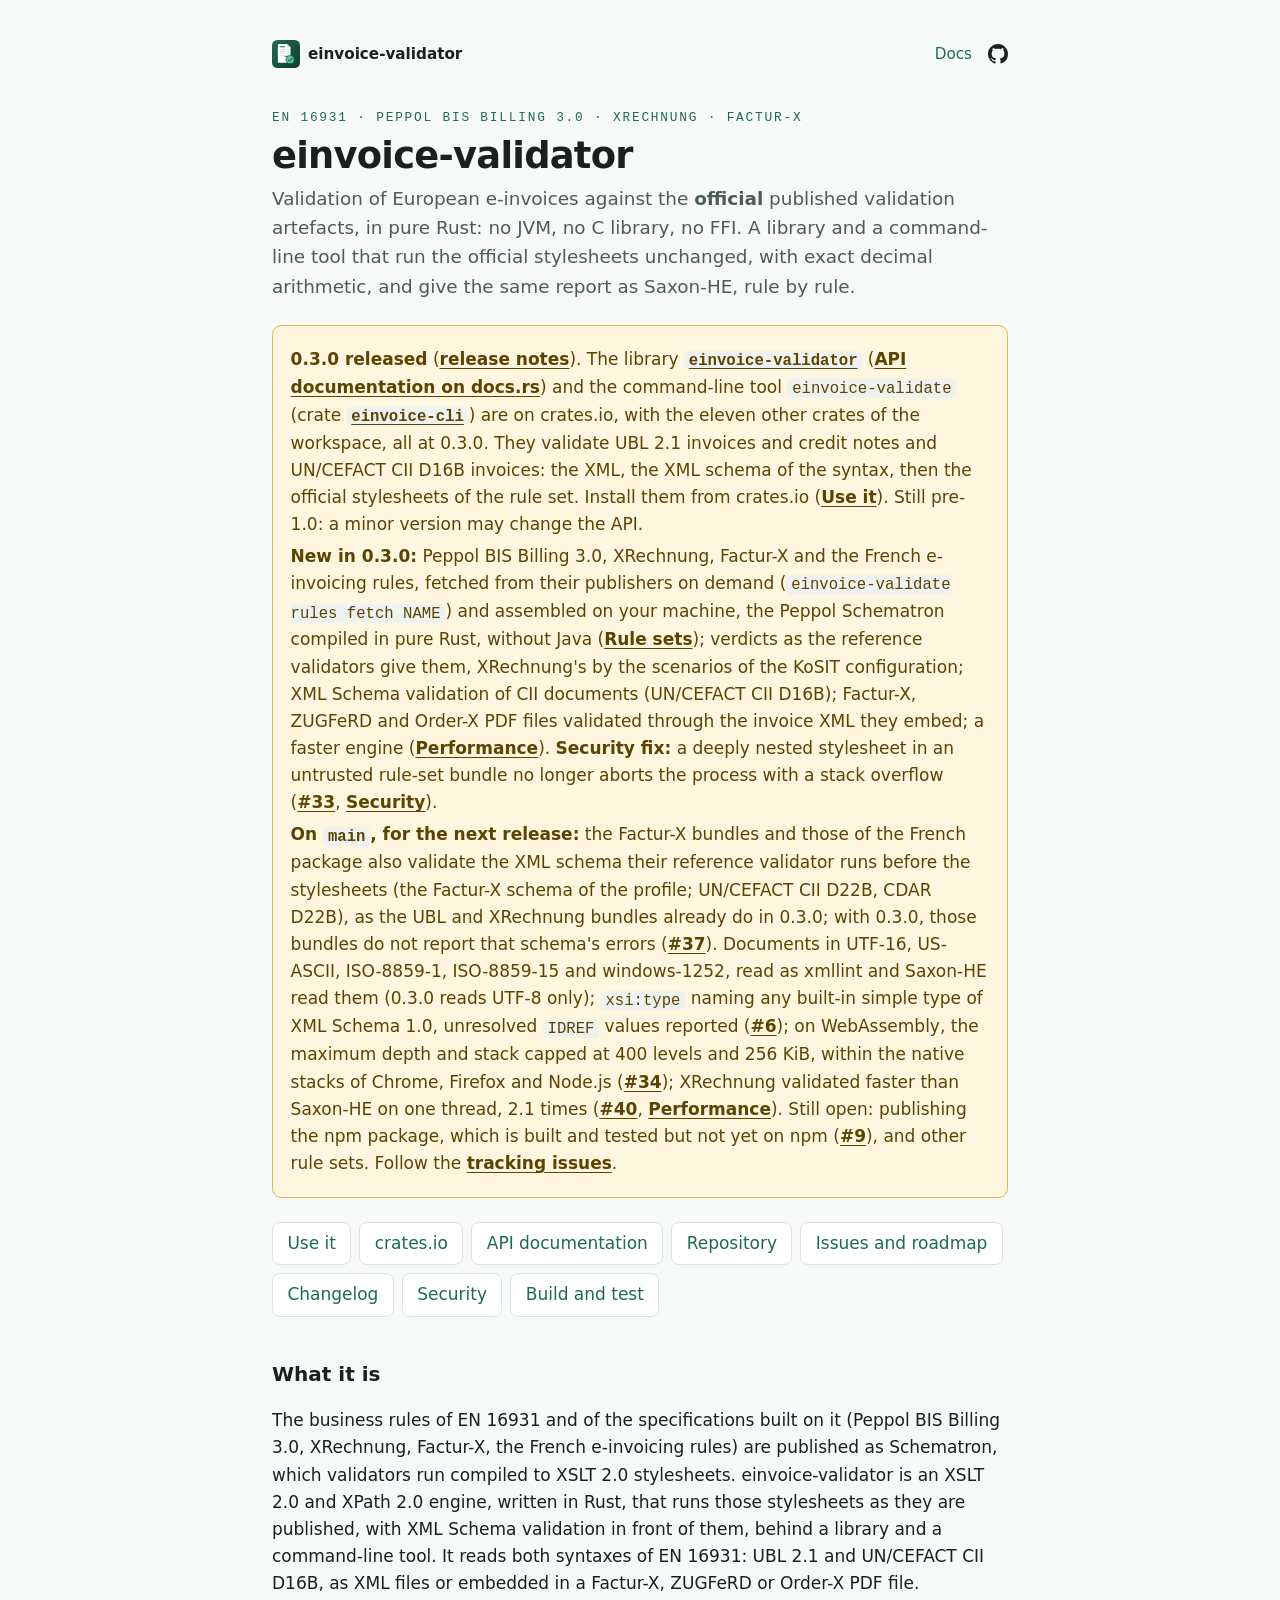
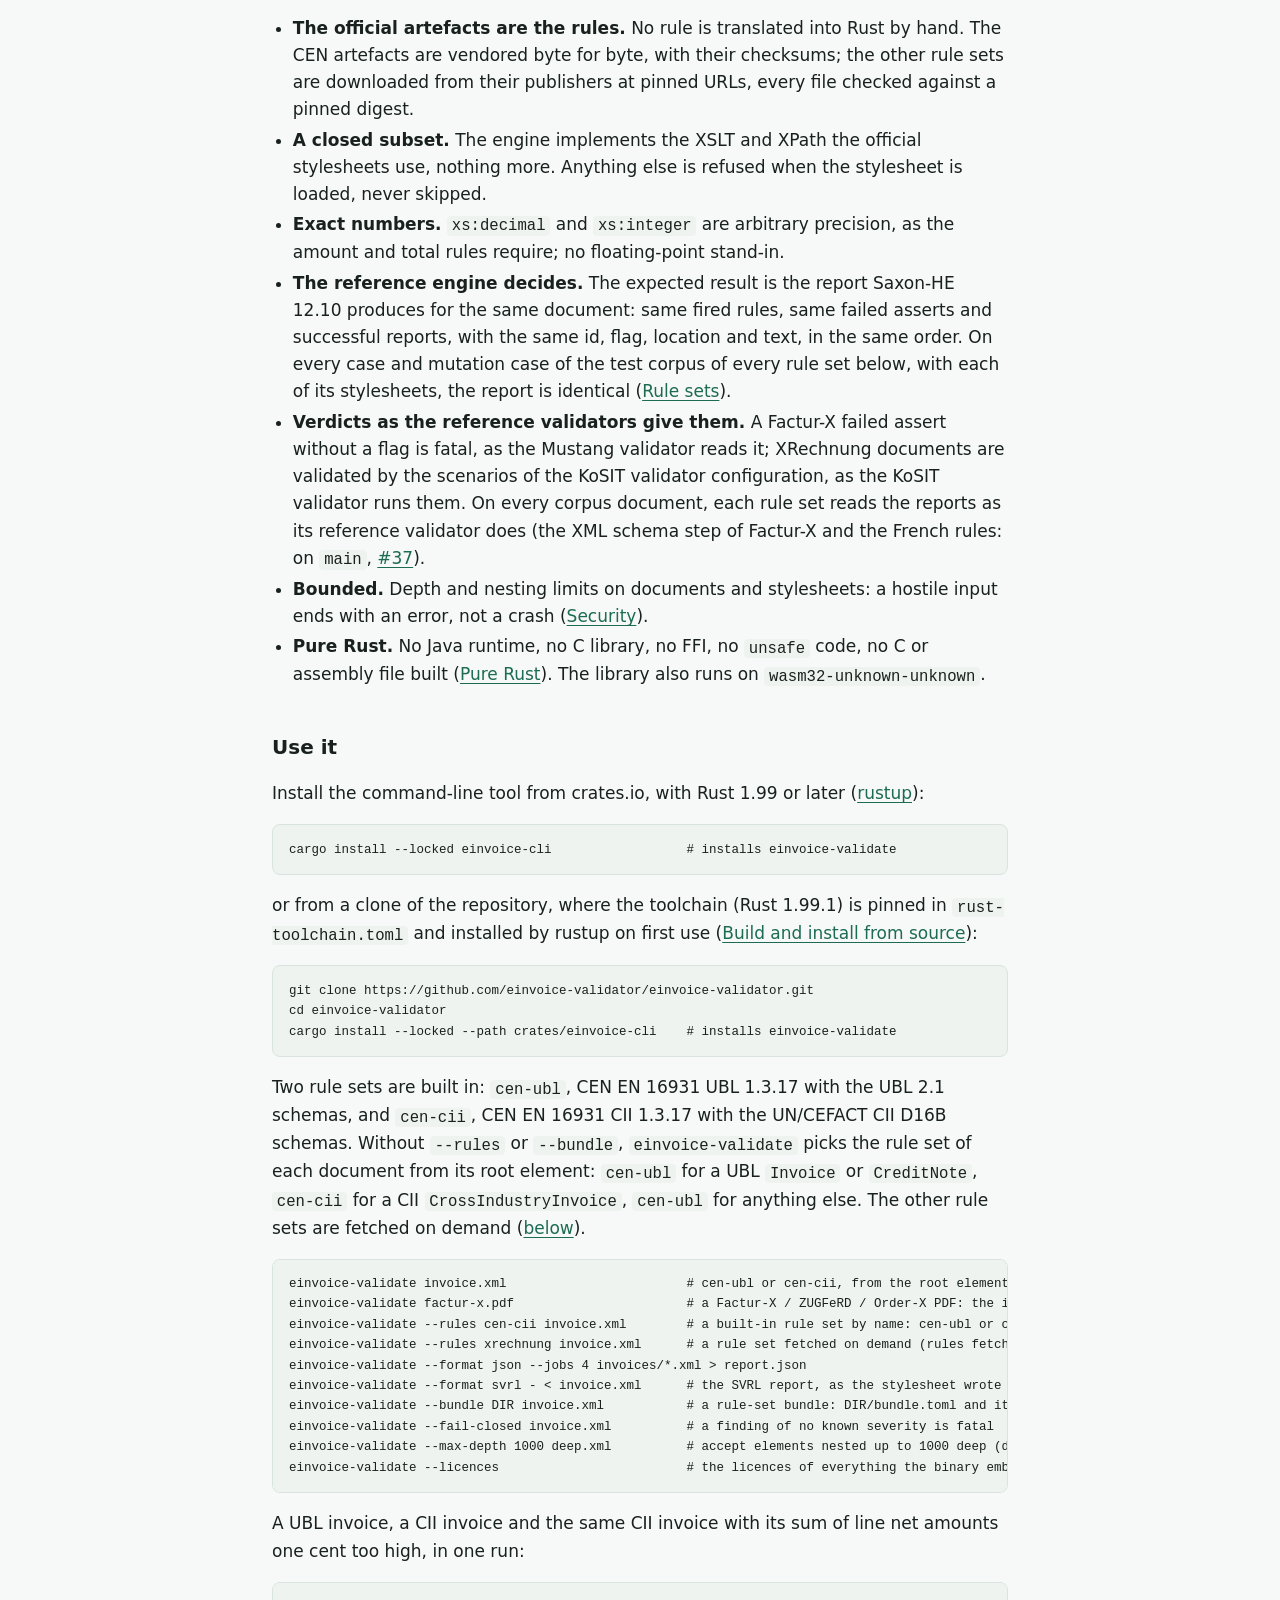
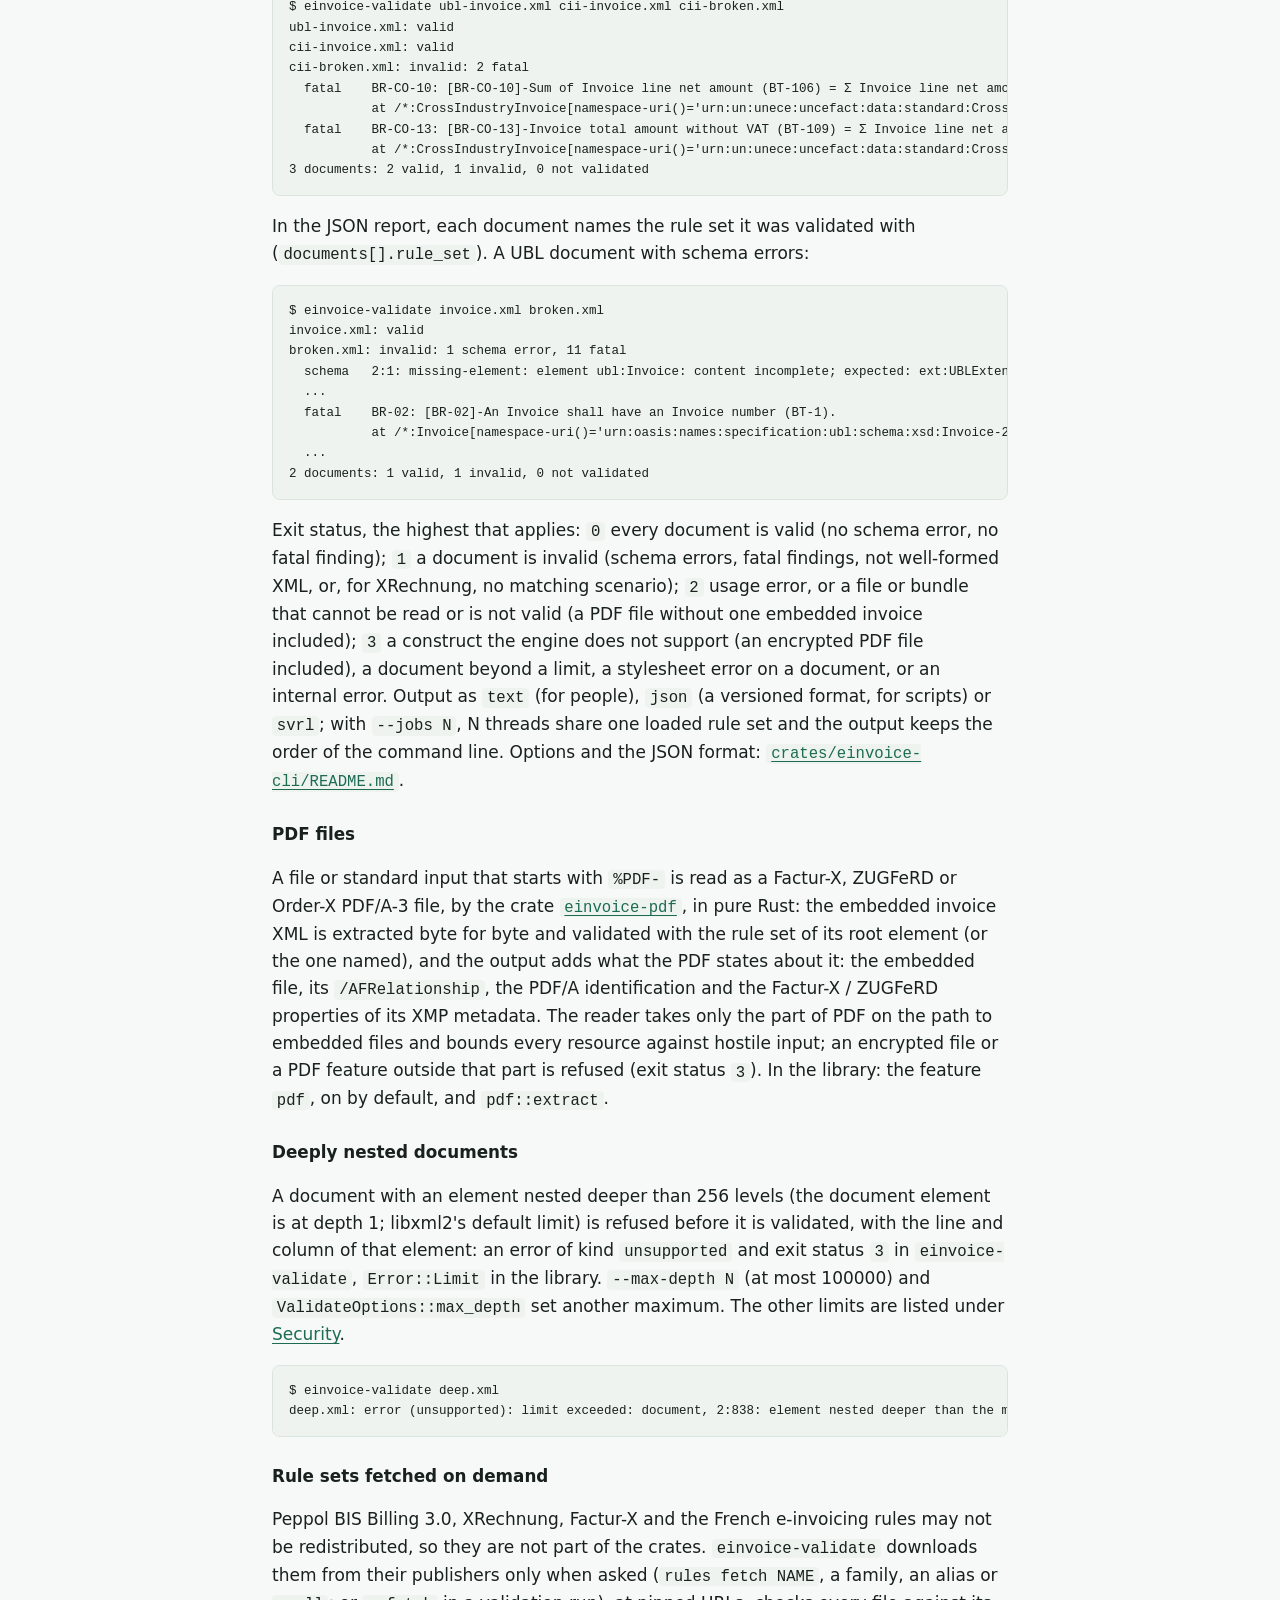
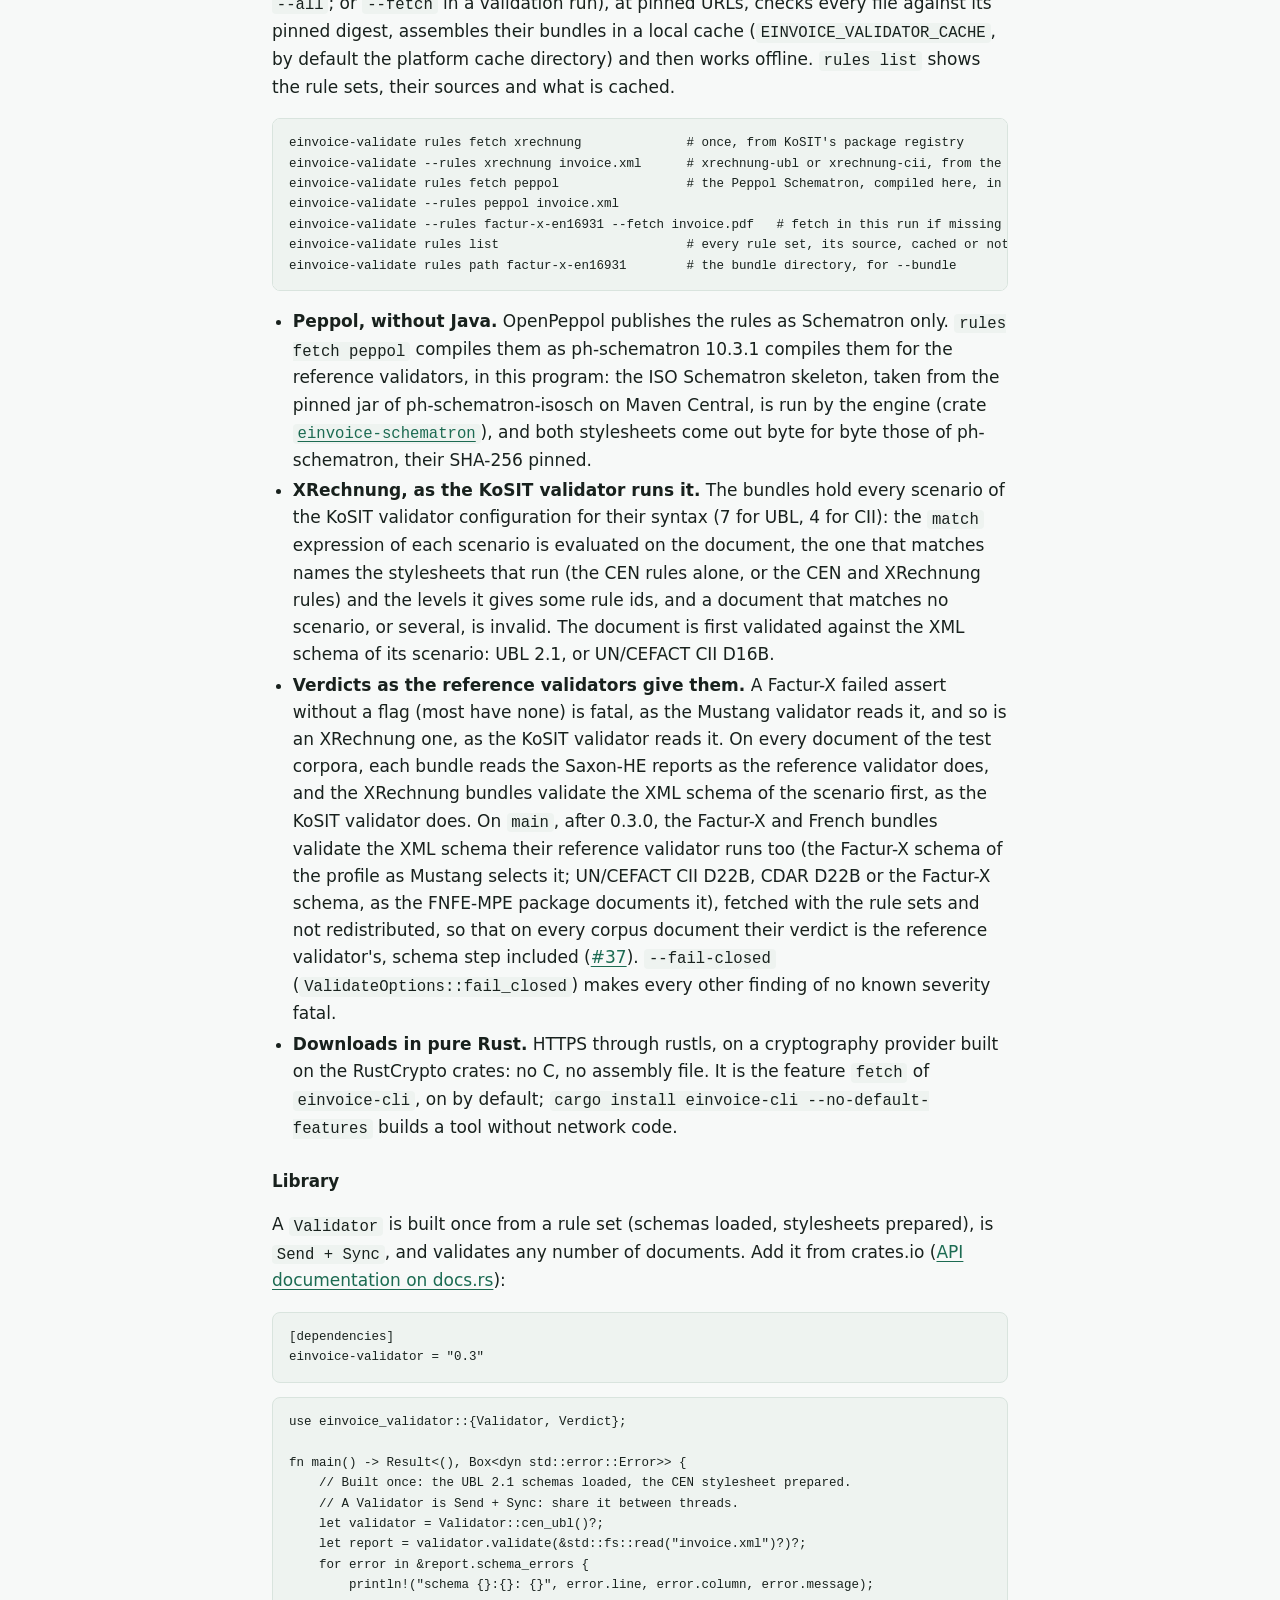
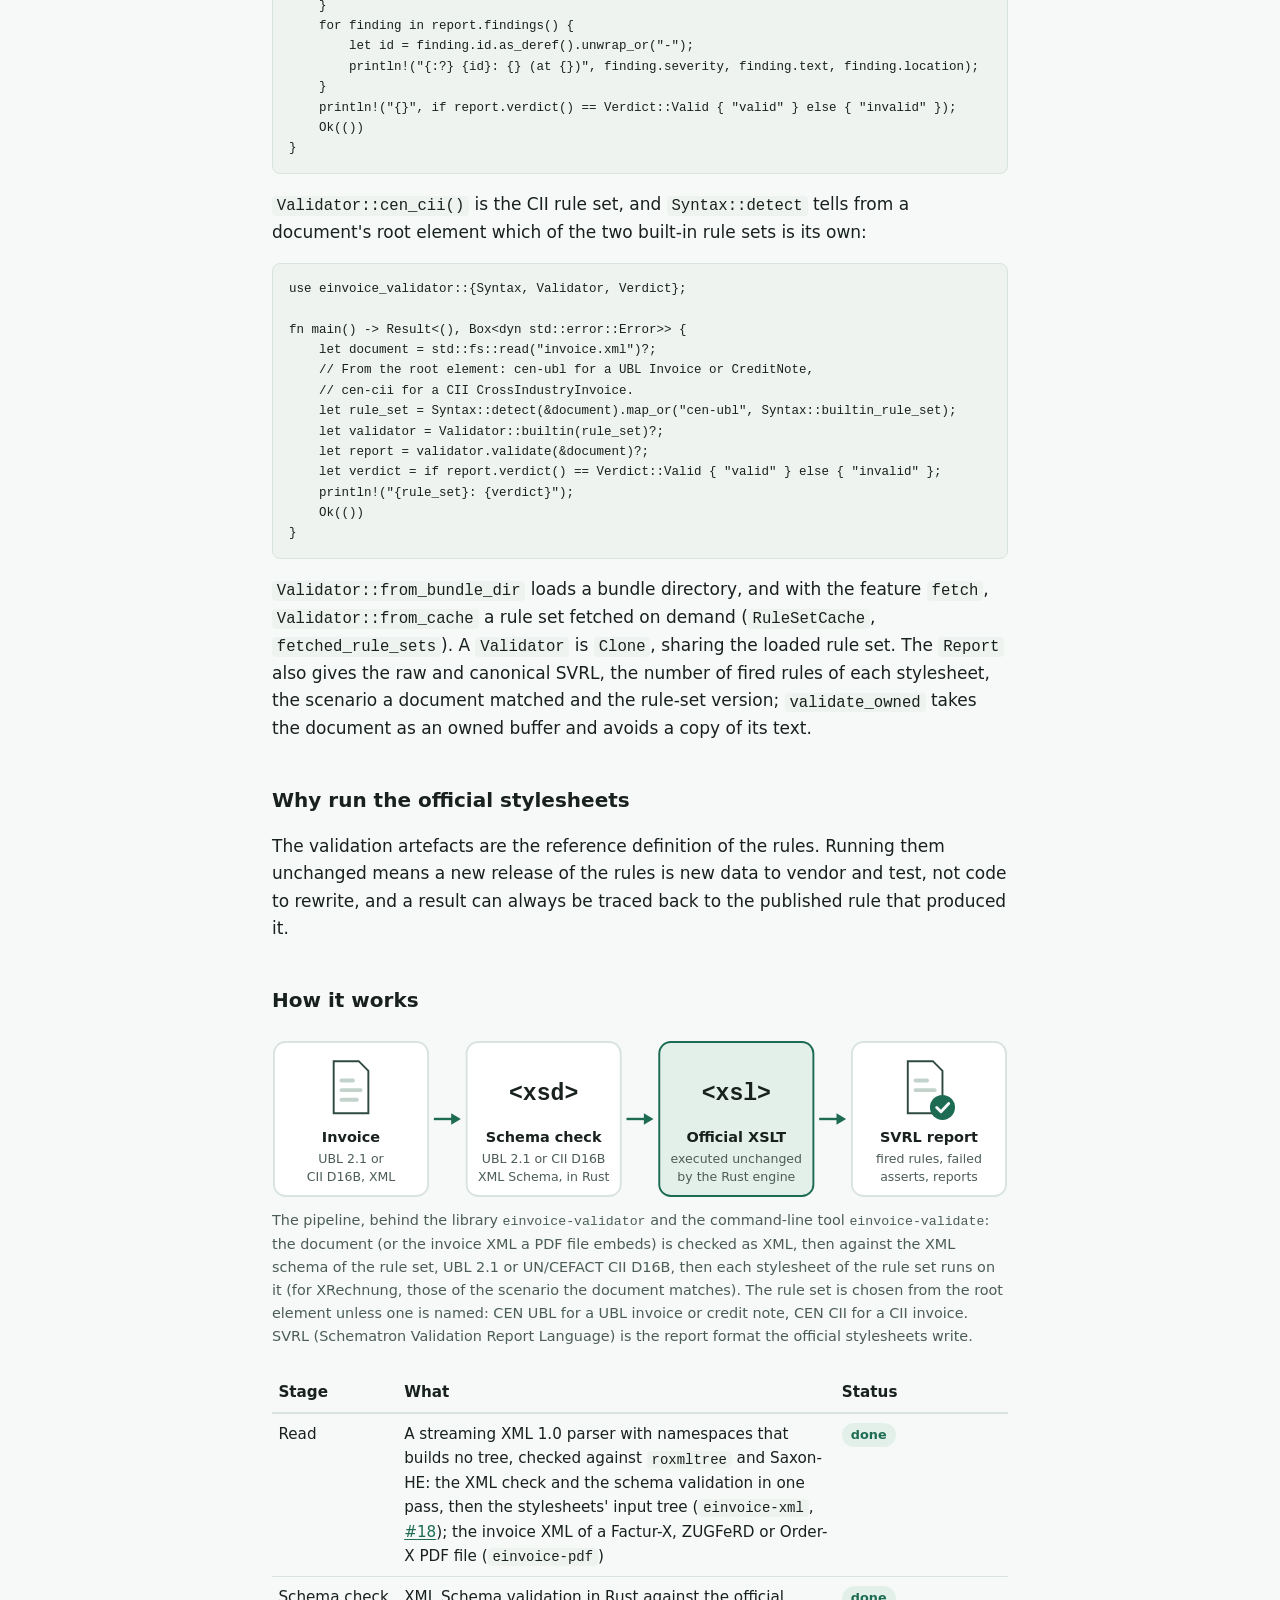
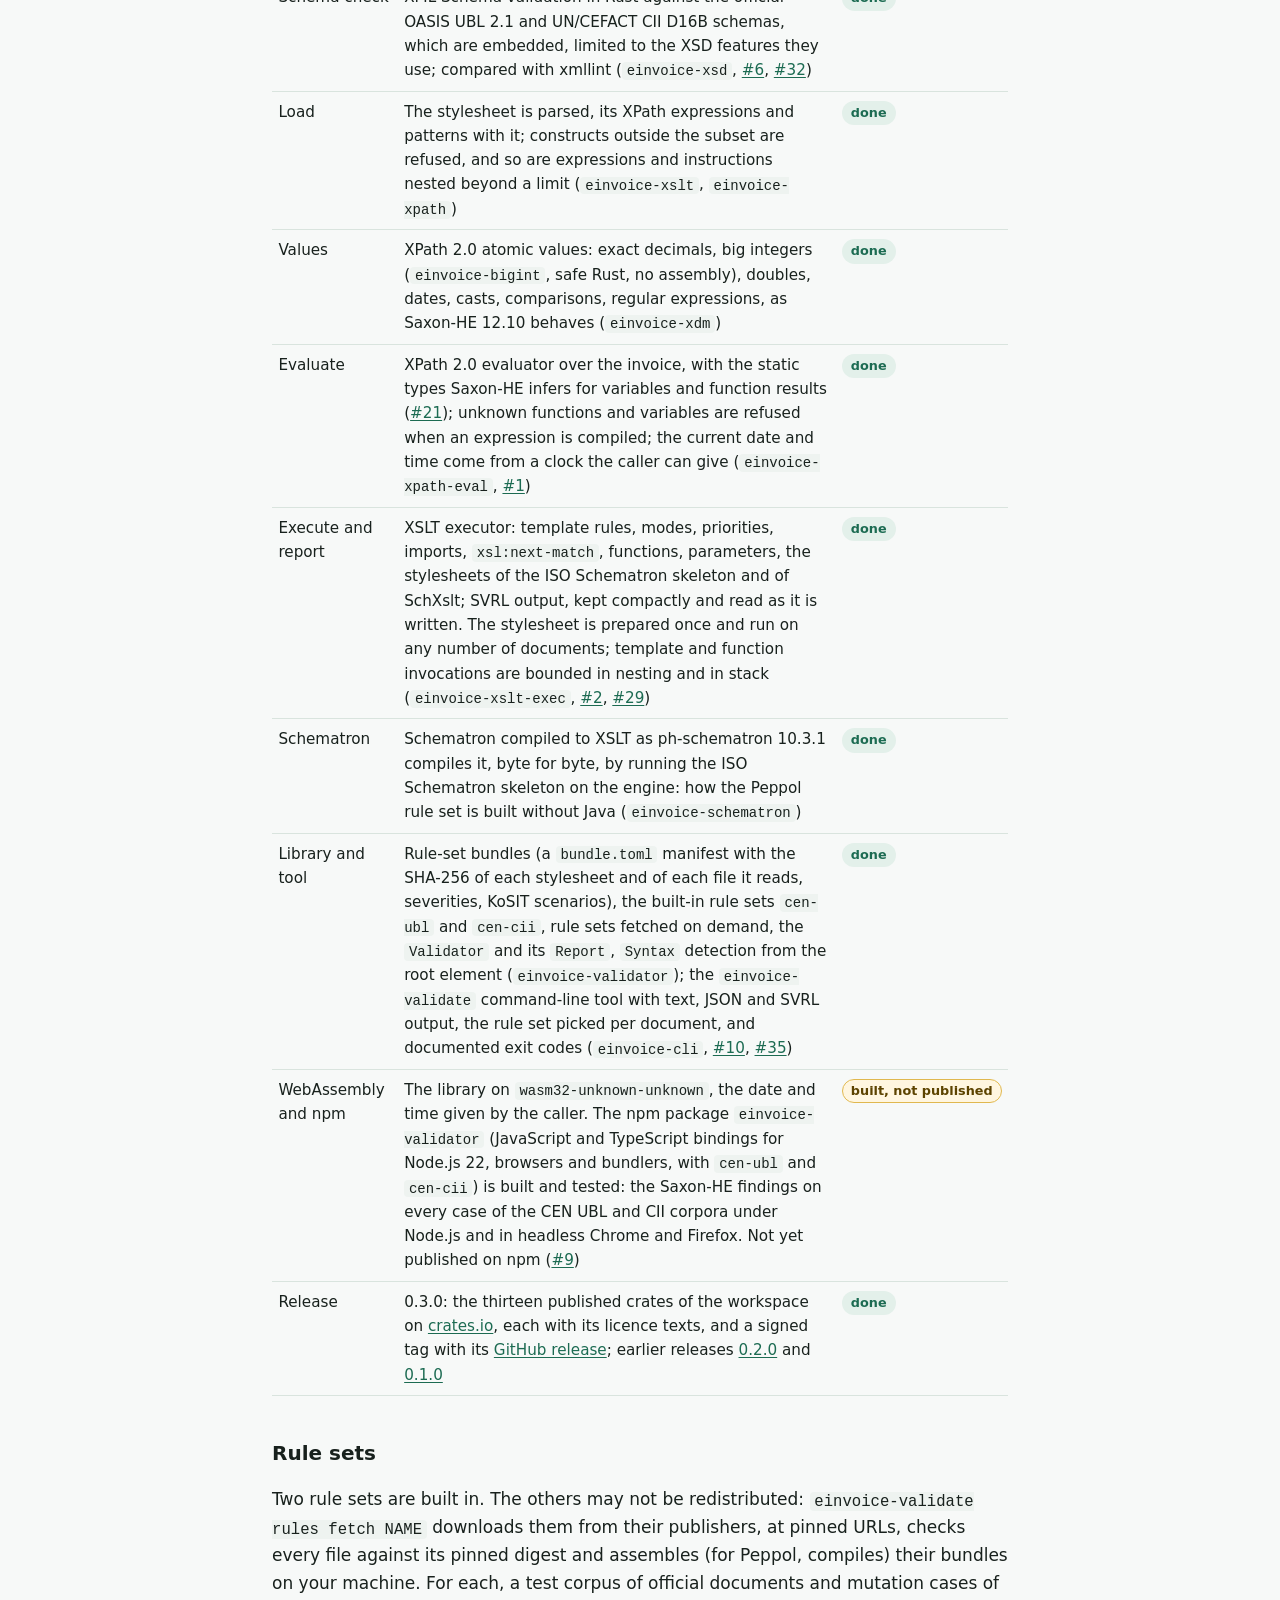
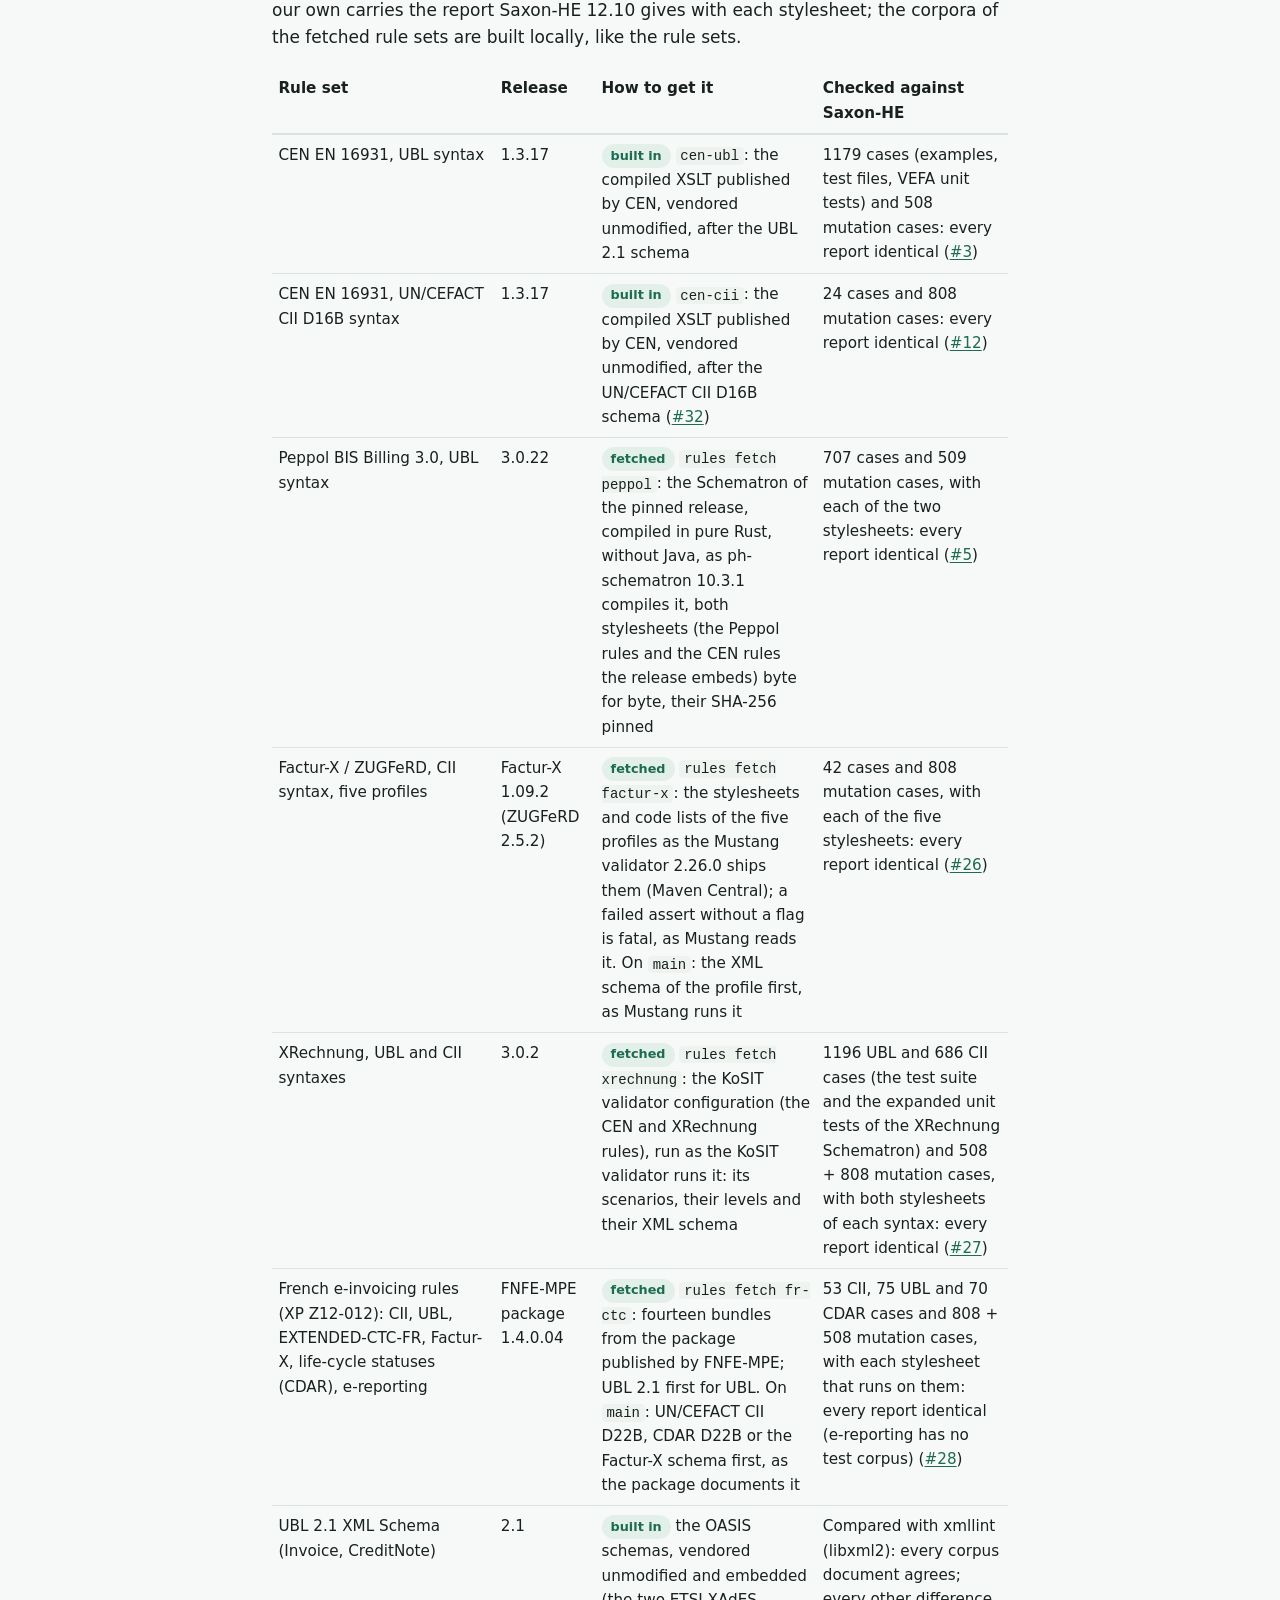
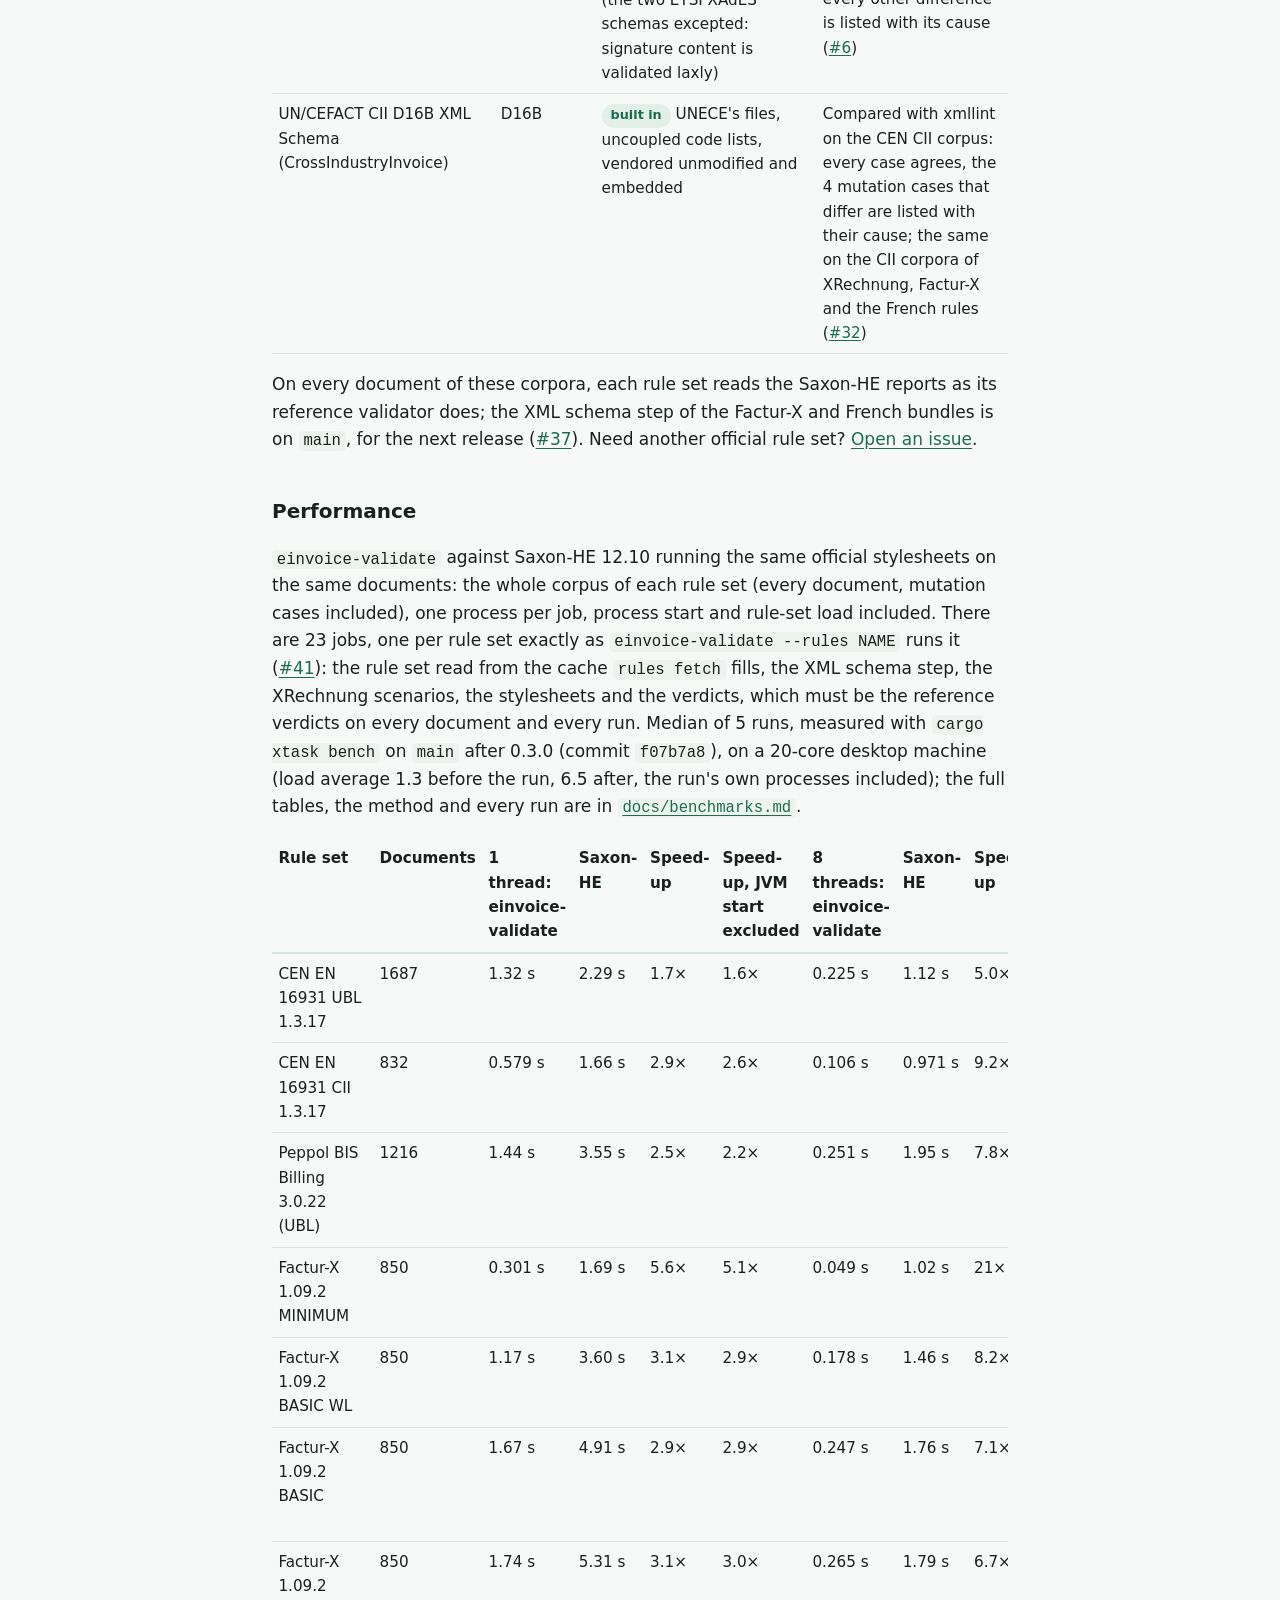
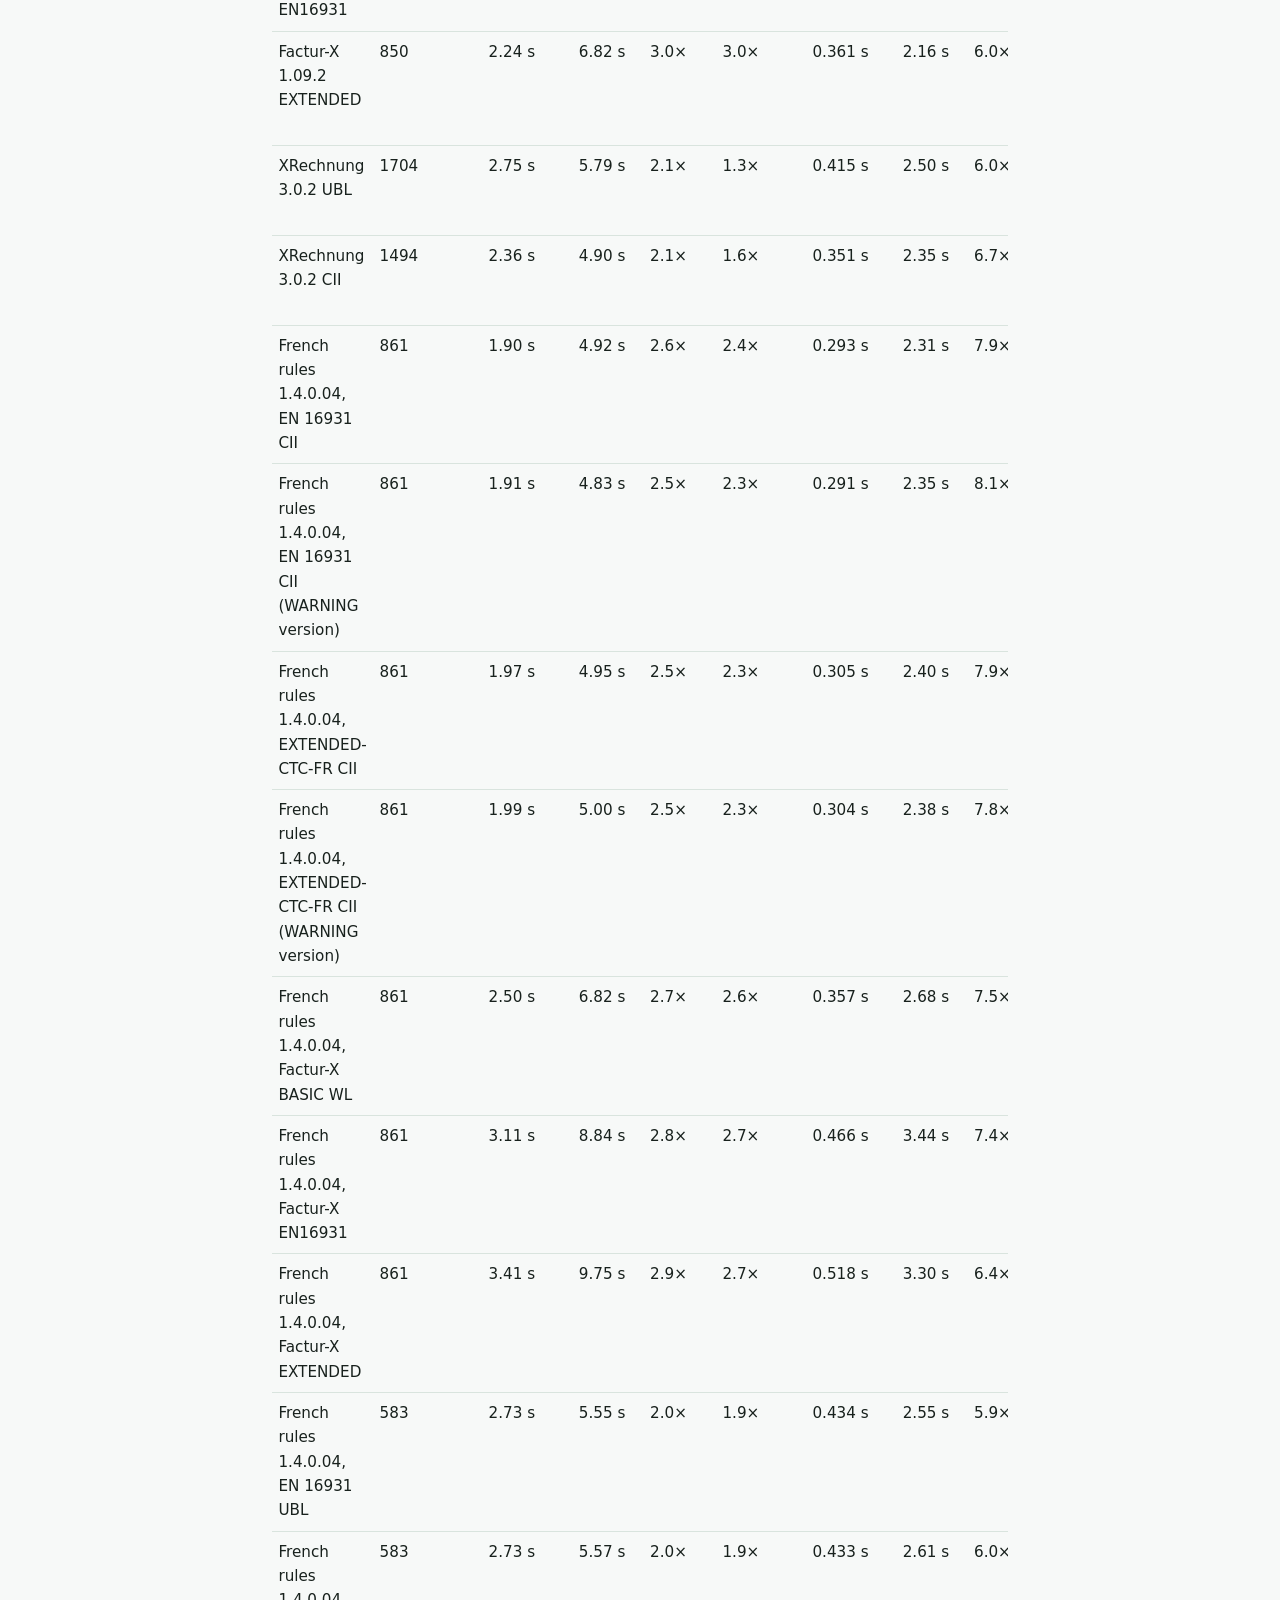
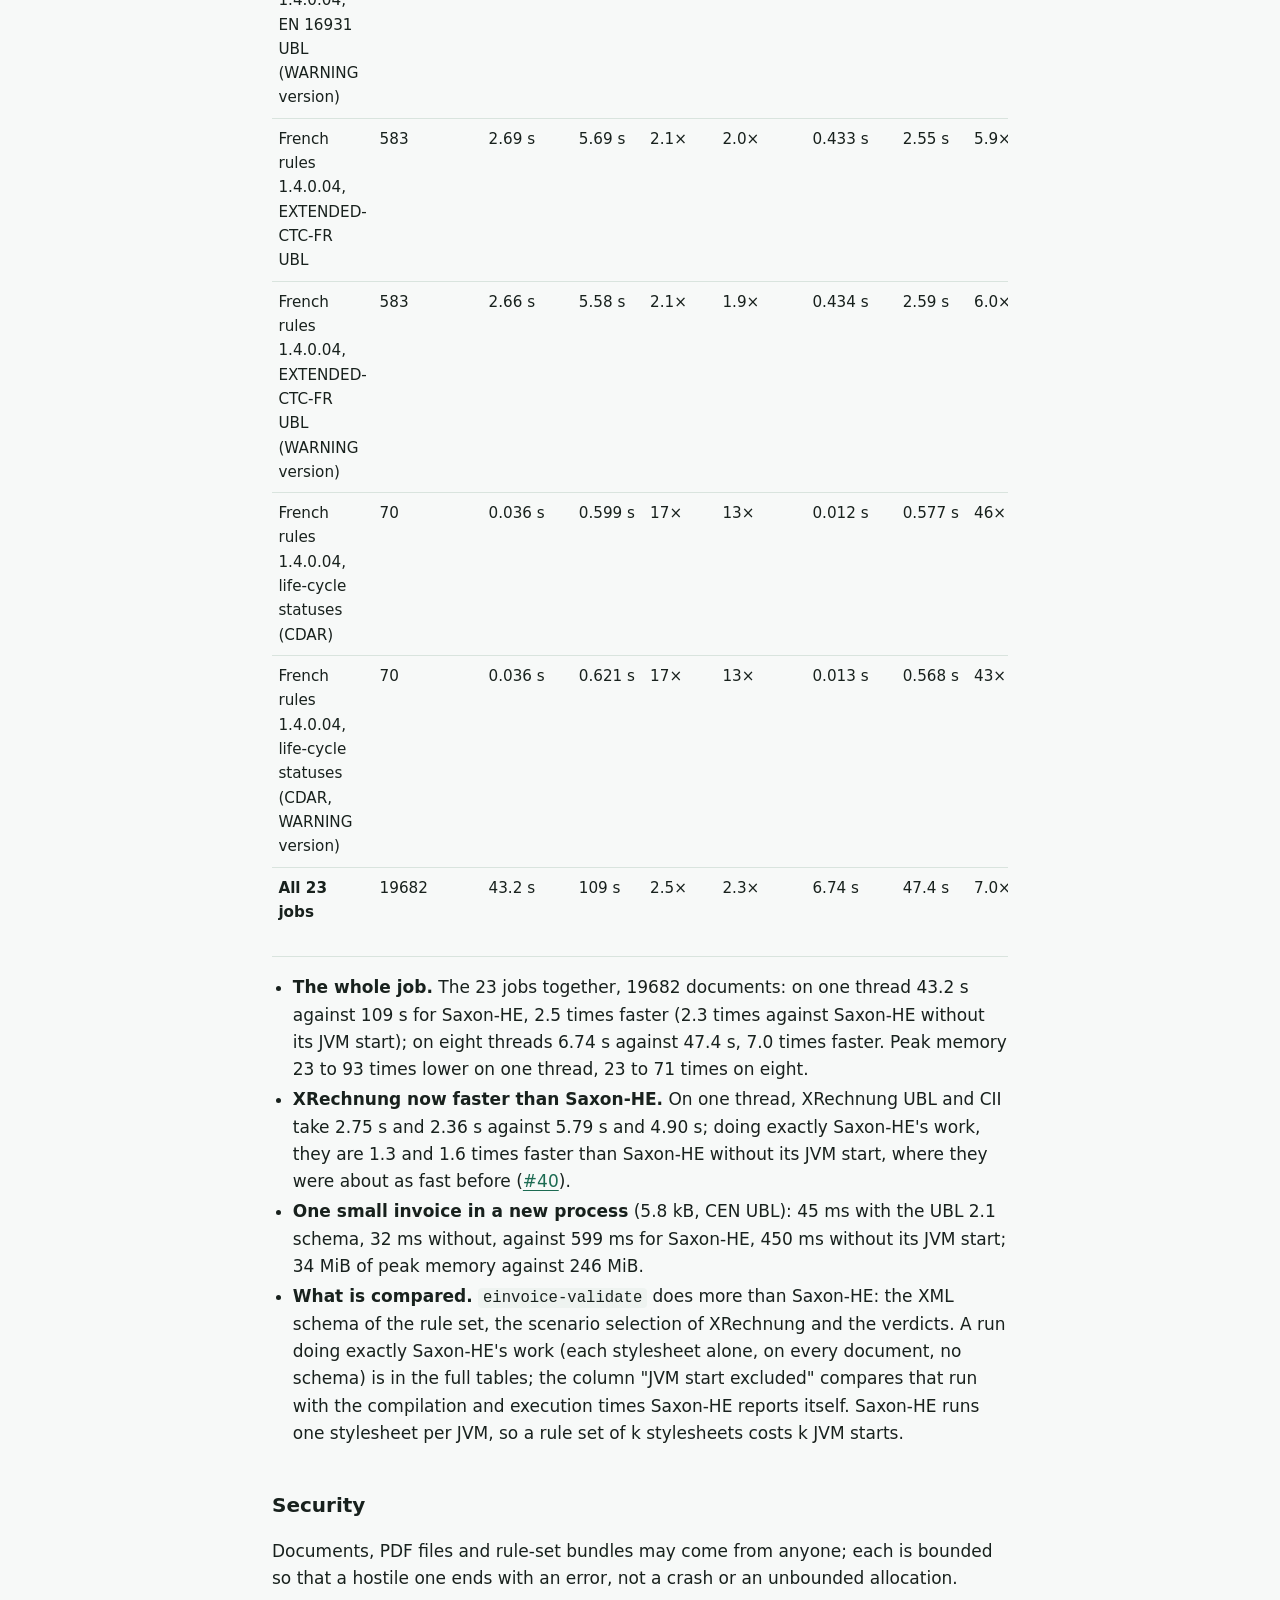
==== commit d4b3d11c: "Performance: the 23 jobs of einvoice-validate --rules, at f07b7a8 Each rule set measured as einvoice" ====
--- a/index.html
+++ b/index.html
@@ -21,7 +21,7 @@
 <aside class="status" aria-label="Project status">
 <p><strong>0.3.0 released</strong> (<a href="https://github.com/einvoice-validator/einvoice-validator/releases/tag/v0.3.0">release notes</a>). The library <a href="https://crates.io/crates/einvoice-validator"><code>einvoice-validator</code></a> (<a href="https://docs.rs/einvoice-validator">API documentation on docs.rs</a>) and the command-line tool <code>einvoice-validate</code> (crate <a href="https://crates.io/crates/einvoice-cli"><code>einvoice-cli</code></a>) are on crates.io, with the eleven other crates of the workspace, all at 0.3.0. They validate UBL 2.1 invoices and credit notes and UN/CEFACT CII D16B invoices: the XML, the XML schema of the syntax, then the official stylesheets of the rule set. Install them from crates.io (<a href="#use">Use it</a>). Still pre-1.0: a minor version may change the API.</p>
 <p><strong>New in 0.3.0:</strong> Peppol BIS Billing 3.0, XRechnung, Factur-X and the French e-invoicing rules, fetched from their publishers on demand (<code>einvoice-validate rules fetch NAME</code>) and assembled on your machine, the Peppol Schematron compiled in pure Rust, without Java (<a href="#rule-sets">Rule sets</a>); verdicts as the reference validators give them, XRechnung's by the scenarios of the KoSIT configuration; XML Schema validation of CII documents (UN/CEFACT CII D16B); Factur-X, ZUGFeRD and Order-X PDF files validated through the invoice XML they embed; a faster engine (<a href="#performance">Performance</a>). <strong>Security fix:</strong> a deeply nested stylesheet in an untrusted rule-set bundle no longer aborts the process with a stack overflow (<a href="https://github.com/einvoice-validator/einvoice-validator/issues/33">#33</a>, <a href="#security">Security</a>).</p>
-<p><strong>On <code>main</code>, for the next release:</strong> the Factur-X bundles and those of the French package also validate the XML schema their reference validator runs before the stylesheets (the Factur-X schema of the profile; UN/CEFACT CII D22B, CDAR D22B), as the UBL and XRechnung bundles already do in 0.3.0; with 0.3.0, those bundles do not report that schema's errors (<a href="https://github.com/einvoice-validator/einvoice-validator/issues/37">#37</a>). Documents in UTF-16, US-ASCII, ISO-8859-1, ISO-8859-15 and windows-1252, read as xmllint and Saxon-HE read them (0.3.0 reads UTF-8 only); <code>xsi:type</code> naming any built-in simple type of XML Schema 1.0, unresolved <code>IDREF</code> values reported (<a href="https://github.com/einvoice-validator/einvoice-validator/issues/6">#6</a>); on WebAssembly, the maximum depth and stack capped at 400 levels and 256 KiB, within the native stacks of Chrome, Firefox and Node.js (<a href="https://github.com/einvoice-validator/einvoice-validator/issues/34">#34</a>). Still open: publishing the npm package, which is built and tested but not yet on npm (<a href="https://github.com/einvoice-validator/einvoice-validator/issues/9">#9</a>), and other rule sets. Follow the <a href="https://github.com/einvoice-validator/einvoice-validator/issues">tracking issues</a>.</p>
+<p><strong>On <code>main</code>, for the next release:</strong> the Factur-X bundles and those of the French package also validate the XML schema their reference validator runs before the stylesheets (the Factur-X schema of the profile; UN/CEFACT CII D22B, CDAR D22B), as the UBL and XRechnung bundles already do in 0.3.0; with 0.3.0, those bundles do not report that schema's errors (<a href="https://github.com/einvoice-validator/einvoice-validator/issues/37">#37</a>). Documents in UTF-16, US-ASCII, ISO-8859-1, ISO-8859-15 and windows-1252, read as xmllint and Saxon-HE read them (0.3.0 reads UTF-8 only); <code>xsi:type</code> naming any built-in simple type of XML Schema 1.0, unresolved <code>IDREF</code> values reported (<a href="https://github.com/einvoice-validator/einvoice-validator/issues/6">#6</a>); on WebAssembly, the maximum depth and stack capped at 400 levels and 256 KiB, within the native stacks of Chrome, Firefox and Node.js (<a href="https://github.com/einvoice-validator/einvoice-validator/issues/34">#34</a>); XRechnung validated faster than Saxon-HE on one thread, 2.1 times (<a href="https://github.com/einvoice-validator/einvoice-validator/issues/40">#40</a>, <a href="#performance">Performance</a>). Still open: publishing the npm package, which is built and tested but not yet on npm (<a href="https://github.com/einvoice-validator/einvoice-validator/issues/9">#9</a>), and other rule sets. Follow the <a href="https://github.com/einvoice-validator/einvoice-validator/issues">tracking issues</a>.</p>
 </aside>
 
 <div class="links">
@@ -243,28 +243,43 @@
 <p>On every document of these corpora, each rule set reads the Saxon-HE reports as its reference validator does; the XML schema step of the Factur-X and French bundles is on <code>main</code>, for the next release (<a href="https://github.com/einvoice-validator/einvoice-validator/issues/37">#37</a>). Need another official rule set? <a href="https://github.com/einvoice-validator/einvoice-validator/issues">Open an issue</a>.</p>
 
 <h2 id="performance">Performance</h2>
-<p><code>einvoice-validate</code> against Saxon-HE 12.10 running the same official stylesheets on the same documents: the whole corpus of each rule set (every document, mutation cases included, through every stylesheet), one process per job, process start and rule-set load included. Median of 5 runs, measured with <code>cargo xtask bench</code> on <code>main</code> after 0.3.0 (commit <code>61df544</code>), on a 20-core desktop machine that was running other work (load average 2.4 before, 8.5 after); the full tables, the method and every run are in <a href="https://github.com/einvoice-validator/einvoice-validator/blob/main/docs/benchmarks.md"><code>docs/benchmarks.md</code></a>.</p>
+<p><code>einvoice-validate</code> against Saxon-HE 12.10 running the same official stylesheets on the same documents: the whole corpus of each rule set (every document, mutation cases included), one process per job, process start and rule-set load included. There are 23 jobs, one per rule set exactly as <code>einvoice-validate --rules NAME</code> runs it (<a href="https://github.com/einvoice-validator/einvoice-validator/issues/41">#41</a>): the rule set read from the cache <code>rules fetch</code> fills, the XML schema step, the XRechnung scenarios, the stylesheets and the verdicts, which must be the reference verdicts on every document and every run. Median of 5 runs, measured with <code>cargo xtask bench</code> on <code>main</code> after 0.3.0 (commit <code>f07b7a8</code>), on a 20-core desktop machine (load average 1.3 before the run, 6.5 after, the run's own processes included); the full tables, the method and every run are in <a href="https://github.com/einvoice-validator/einvoice-validator/blob/main/docs/benchmarks.md"><code>docs/benchmarks.md</code></a>.</p>
 <div class="table-wrap">
 <table>
 <thead><tr><th scope="col">Rule set</th><th scope="col">Documents</th><th scope="col">1 thread: einvoice-validate</th><th scope="col">Saxon-HE</th><th scope="col">Speed-up</th><th scope="col">Speed-up, JVM start excluded</th><th scope="col">8 threads: einvoice-validate</th><th scope="col">Saxon-HE</th><th scope="col">Speed-up</th><th scope="col">Peak memory, 1 thread (ratio)</th></tr></thead>
 <tbody>
-<tr><td>CEN EN 16931 UBL 1.3.17</td><td>1687</td><td>1.49 s</td><td>2.30 s</td><td>1.5×</td><td>1.4×</td><td>0.247 s</td><td>1.17 s</td><td>4.7×</td><td>35 MiB / 847 MiB (24×)</td></tr>
-<tr><td>CEN EN 16931 CII 1.3.17</td><td>832</td><td>0.675 s</td><td>1.70 s</td><td>2.5×</td><td>2.2×</td><td>0.119 s</td><td>1.00 s</td><td>8.4×</td><td>23 MiB / 864 MiB (38×)</td></tr>
-<tr><td>Peppol BIS Billing 3.0.22 (UBL)</td><td>1216</td><td>1.58 s</td><td>3.59 s</td><td>2.3×</td><td>2.0×</td><td>0.268 s</td><td>1.96 s</td><td>7.3×</td><td>36 MiB / 893 MiB (25×)</td></tr>
-<tr><td>Factur-X 1.09.2 (CII), five profiles</td><td>850</td><td>7.43 s</td><td>23.0 s</td><td>3.1×</td><td>3.0×</td><td>1.08 s</td><td>8.32 s</td><td>7.7×</td><td>56 MiB / 1092 MiB (19×)</td></tr>
-<tr><td>XRechnung 3.0.2 UBL</td><td>1704</td><td>6.04 s</td><td>5.79 s</td><td>1.0×</td><td>0.9×</td><td>0.863 s</td><td>2.52 s</td><td>2.9×</td><td>42 MiB / 876 MiB (21×)</td></tr>
-<tr><td>XRechnung 3.0.2 CII</td><td>1494</td><td>4.42 s</td><td>4.91 s</td><td>1.1×</td><td>1.0×</td><td>0.616 s</td><td>2.37 s</td><td>3.8×</td><td>25 MiB / 872 MiB (35×)</td></tr>
-<tr><td>French rules 1.4.0.04 CII</td><td>861</td><td>9.85 s</td><td>27.0 s</td><td>2.7×</td><td>2.6×</td><td>1.36 s</td><td>10.2 s</td><td>7.5×</td><td>68 MiB / 1307 MiB (19×)</td></tr>
-<tr><td>French rules 1.4.0.04 UBL</td><td>583</td><td>5.60 s</td><td>11.1 s</td><td>2.0×</td><td>1.8×</td><td>0.855 s</td><td>5.17 s</td><td>6.1×</td><td>42 MiB / 1140 MiB (27×)</td></tr>
-<tr><td>French rules 1.4.0.04 CDAR (life-cycle statuses)</td><td>70</td><td>0.075 s</td><td>1.23 s</td><td>16×</td><td>12×</td><td>0.022 s</td><td>1.16 s</td><td>53×</td><td>13 MiB / 342 MiB (26×)</td></tr>
-<tr><td><strong>All nine jobs</strong></td><td>9297</td><td>37.2 s</td><td>80.6 s</td><td>2.2×</td><td>2.0×</td><td>5.43 s</td><td>33.9 s</td><td>6.2×</td><td>19× to 38× lower</td></tr>
+<tr><td>CEN EN 16931 UBL 1.3.17</td><td>1687</td><td>1.32 s</td><td>2.29 s</td><td>1.7×</td><td>1.6×</td><td>0.225 s</td><td>1.12 s</td><td>5.0×</td><td>34.7 MiB / 853 MiB (25×)</td></tr>
+<tr><td>CEN EN 16931 CII 1.3.17</td><td>832</td><td>0.579 s</td><td>1.66 s</td><td>2.9×</td><td>2.6×</td><td>0.106 s</td><td>0.971 s</td><td>9.2×</td><td>22.6 MiB / 855 MiB (38×)</td></tr>
+<tr><td>Peppol BIS Billing 3.0.22 (UBL)</td><td>1216</td><td>1.44 s</td><td>3.55 s</td><td>2.5×</td><td>2.2×</td><td>0.251 s</td><td>1.95 s</td><td>7.8×</td><td>35.6 MiB / 888 MiB (25×)</td></tr>
+<tr><td>Factur-X 1.09.2 MINIMUM</td><td>850</td><td>0.301 s</td><td>1.69 s</td><td>5.6×</td><td>5.1×</td><td>0.049 s</td><td>1.02 s</td><td>21×</td><td>8.65 MiB / 807 MiB (93×)</td></tr>
+<tr><td>Factur-X 1.09.2 BASIC WL</td><td>850</td><td>1.17 s</td><td>3.60 s</td><td>3.1×</td><td>2.9×</td><td>0.178 s</td><td>1.46 s</td><td>8.2×</td><td>15.7 MiB / 903 MiB (58×)</td></tr>
+<tr><td>Factur-X 1.09.2 BASIC</td><td>850</td><td>1.67 s</td><td>4.91 s</td><td>2.9×</td><td>2.9×</td><td>0.247 s</td><td>1.76 s</td><td>7.1×</td><td>20.2 MiB / 1110 MiB (55×)</td></tr>
+<tr><td>Factur-X 1.09.2 EN16931</td><td>850</td><td>1.74 s</td><td>5.31 s</td><td>3.1×</td><td>3.0×</td><td>0.265 s</td><td>1.79 s</td><td>6.7×</td><td>23.2 MiB / 898 MiB (39×)</td></tr>
+<tr><td>Factur-X 1.09.2 EXTENDED</td><td>850</td><td>2.24 s</td><td>6.82 s</td><td>3.0×</td><td>3.0×</td><td>0.361 s</td><td>2.16 s</td><td>6.0×</td><td>44.9 MiB / 1033 MiB (23×)</td></tr>
+<tr><td>XRechnung 3.0.2 UBL</td><td>1704</td><td>2.75 s</td><td>5.79 s</td><td>2.1×</td><td>1.3×</td><td>0.415 s</td><td>2.50 s</td><td>6.0×</td><td>36.7 MiB / 874 MiB (24×)</td></tr>
+<tr><td>XRechnung 3.0.2 CII</td><td>1494</td><td>2.36 s</td><td>4.90 s</td><td>2.1×</td><td>1.6×</td><td>0.351 s</td><td>2.35 s</td><td>6.7×</td><td>25.2 MiB / 869 MiB (34×)</td></tr>
+<tr><td>French rules 1.4.0.04, EN 16931 CII</td><td>861</td><td>1.90 s</td><td>4.92 s</td><td>2.6×</td><td>2.4×</td><td>0.293 s</td><td>2.31 s</td><td>7.9×</td><td>23.2 MiB / 1083 MiB (47×)</td></tr>
+<tr><td>French rules 1.4.0.04, EN 16931 CII (WARNING version)</td><td>861</td><td>1.91 s</td><td>4.83 s</td><td>2.5×</td><td>2.3×</td><td>0.291 s</td><td>2.35 s</td><td>8.1×</td><td>23.1 MiB / 1071 MiB (46×)</td></tr>
+<tr><td>French rules 1.4.0.04, EXTENDED-CTC-FR CII</td><td>861</td><td>1.97 s</td><td>4.95 s</td><td>2.5×</td><td>2.3×</td><td>0.305 s</td><td>2.40 s</td><td>7.9×</td><td>26.4 MiB / 1074 MiB (41×)</td></tr>
+<tr><td>French rules 1.4.0.04, EXTENDED-CTC-FR CII (WARNING version)</td><td>861</td><td>1.99 s</td><td>5.00 s</td><td>2.5×</td><td>2.3×</td><td>0.304 s</td><td>2.38 s</td><td>7.8×</td><td>25.9 MiB / 1094 MiB (42×)</td></tr>
+<tr><td>French rules 1.4.0.04, Factur-X BASIC WL</td><td>861</td><td>2.50 s</td><td>6.82 s</td><td>2.7×</td><td>2.6×</td><td>0.357 s</td><td>2.68 s</td><td>7.5×</td><td>20.0 MiB / 1078 MiB (54×)</td></tr>
+<tr><td>French rules 1.4.0.04, Factur-X EN16931</td><td>861</td><td>3.11 s</td><td>8.84 s</td><td>2.8×</td><td>2.7×</td><td>0.466 s</td><td>3.44 s</td><td>7.4×</td><td>24.4 MiB / 1082 MiB (44×)</td></tr>
+<tr><td>French rules 1.4.0.04, Factur-X EXTENDED</td><td>861</td><td>3.41 s</td><td>9.75 s</td><td>2.9×</td><td>2.7×</td><td>0.518 s</td><td>3.30 s</td><td>6.4×</td><td>43.7 MiB / 1093 MiB (25×)</td></tr>
+<tr><td>French rules 1.4.0.04, EN 16931 UBL</td><td>583</td><td>2.73 s</td><td>5.55 s</td><td>2.0×</td><td>1.9×</td><td>0.434 s</td><td>2.55 s</td><td>5.9×</td><td>35.1 MiB / 1008 MiB (29×)</td></tr>
+<tr><td>French rules 1.4.0.04, EN 16931 UBL (WARNING version)</td><td>583</td><td>2.73 s</td><td>5.57 s</td><td>2.0×</td><td>1.9×</td><td>0.433 s</td><td>2.61 s</td><td>6.0×</td><td>35.5 MiB / 1003 MiB (28×)</td></tr>
+<tr><td>French rules 1.4.0.04, EXTENDED-CTC-FR UBL</td><td>583</td><td>2.69 s</td><td>5.69 s</td><td>2.1×</td><td>2.0×</td><td>0.433 s</td><td>2.55 s</td><td>5.9×</td><td>36.6 MiB / 1098 MiB (30×)</td></tr>
+<tr><td>French rules 1.4.0.04, EXTENDED-CTC-FR UBL (WARNING version)</td><td>583</td><td>2.66 s</td><td>5.58 s</td><td>2.1×</td><td>1.9×</td><td>0.434 s</td><td>2.59 s</td><td>6.0×</td><td>36.7 MiB / 1087 MiB (30×)</td></tr>
+<tr><td>French rules 1.4.0.04, life-cycle statuses (CDAR)</td><td>70</td><td>0.036 s</td><td>0.599 s</td><td>17×</td><td>13×</td><td>0.012 s</td><td>0.577 s</td><td>46×</td><td>11.3 MiB / 312 MiB (28×)</td></tr>
+<tr><td>French rules 1.4.0.04, life-cycle statuses (CDAR, WARNING version)</td><td>70</td><td>0.036 s</td><td>0.621 s</td><td>17×</td><td>13×</td><td>0.013 s</td><td>0.568 s</td><td>43×</td><td>11.2 MiB / 313 MiB (28×)</td></tr>
+<tr><td><strong>All 23 jobs</strong></td><td>19682</td><td>43.2 s</td><td>109 s</td><td>2.5×</td><td>2.3×</td><td>6.74 s</td><td>47.4 s</td><td>7.0×</td><td>23× to 93× lower</td></tr>
 </tbody>
 </table>
 </div>
 <ul>
-<li><strong>One small invoice in a new process</strong> (5.8 kB, CEN UBL): 46 ms with the UBL 2.1 schema, 33 ms without, against 614 ms for Saxon-HE, 455 ms without its JVM start; 34 MiB of peak memory against 234 MiB.</li>
-<li><strong>What is compared.</strong> <code>einvoice-validate</code> also validates the XML schema for the UBL rule sets, the built-in <code>cen-cii</code> and XRechnung CII; a run doing exactly Saxon-HE's work (each stylesheet alone, no schema) is in the full tables. Saxon-HE runs one stylesheet per JVM, so a rule set of k stylesheets costs k JVM starts; the column "JVM start excluded" uses the compilation and execution times Saxon-HE reports itself. On eight threads, the peak memory ratio is 19 to 46 times.</li>
-<li><strong>Where it is slower.</strong> On one thread, XRechnung UBL, whose corpus has large invoices, takes about as long as Saxon-HE, and about 12 % longer than Saxon-HE without its JVM start: a warmed-up JVM is fast per large document.</li>
+<li><strong>The whole job.</strong> The 23 jobs together, 19682 documents: on one thread 43.2 s against 109 s for Saxon-HE, 2.5 times faster (2.3 times against Saxon-HE without its JVM start); on eight threads 6.74 s against 47.4 s, 7.0 times faster. Peak memory 23 to 93 times lower on one thread, 23 to 71 times on eight.</li>
+<li><strong>XRechnung now faster than Saxon-HE.</strong> On one thread, XRechnung UBL and CII take 2.75 s and 2.36 s against 5.79 s and 4.90 s; doing exactly Saxon-HE's work, they are 1.3 and 1.6 times faster than Saxon-HE without its JVM start, where they were about as fast before (<a href="https://github.com/einvoice-validator/einvoice-validator/issues/40">#40</a>).</li>
+<li><strong>One small invoice in a new process</strong> (5.8 kB, CEN UBL): 45 ms with the UBL 2.1 schema, 32 ms without, against 599 ms for Saxon-HE, 450 ms without its JVM start; 34 MiB of peak memory against 246 MiB.</li>
+<li><strong>What is compared.</strong> <code>einvoice-validate</code> does more than Saxon-HE: the XML schema of the rule set, the scenario selection of XRechnung and the verdicts. A run doing exactly Saxon-HE's work (each stylesheet alone, on every document, no schema) is in the full tables; the column "JVM start excluded" compares that run with the compilation and execution times Saxon-HE reports itself. Saxon-HE runs one stylesheet per JVM, so a rule set of k stylesheets costs k JVM starts.</li>
 </ul>
 
 <h2 id="security">Security</h2>
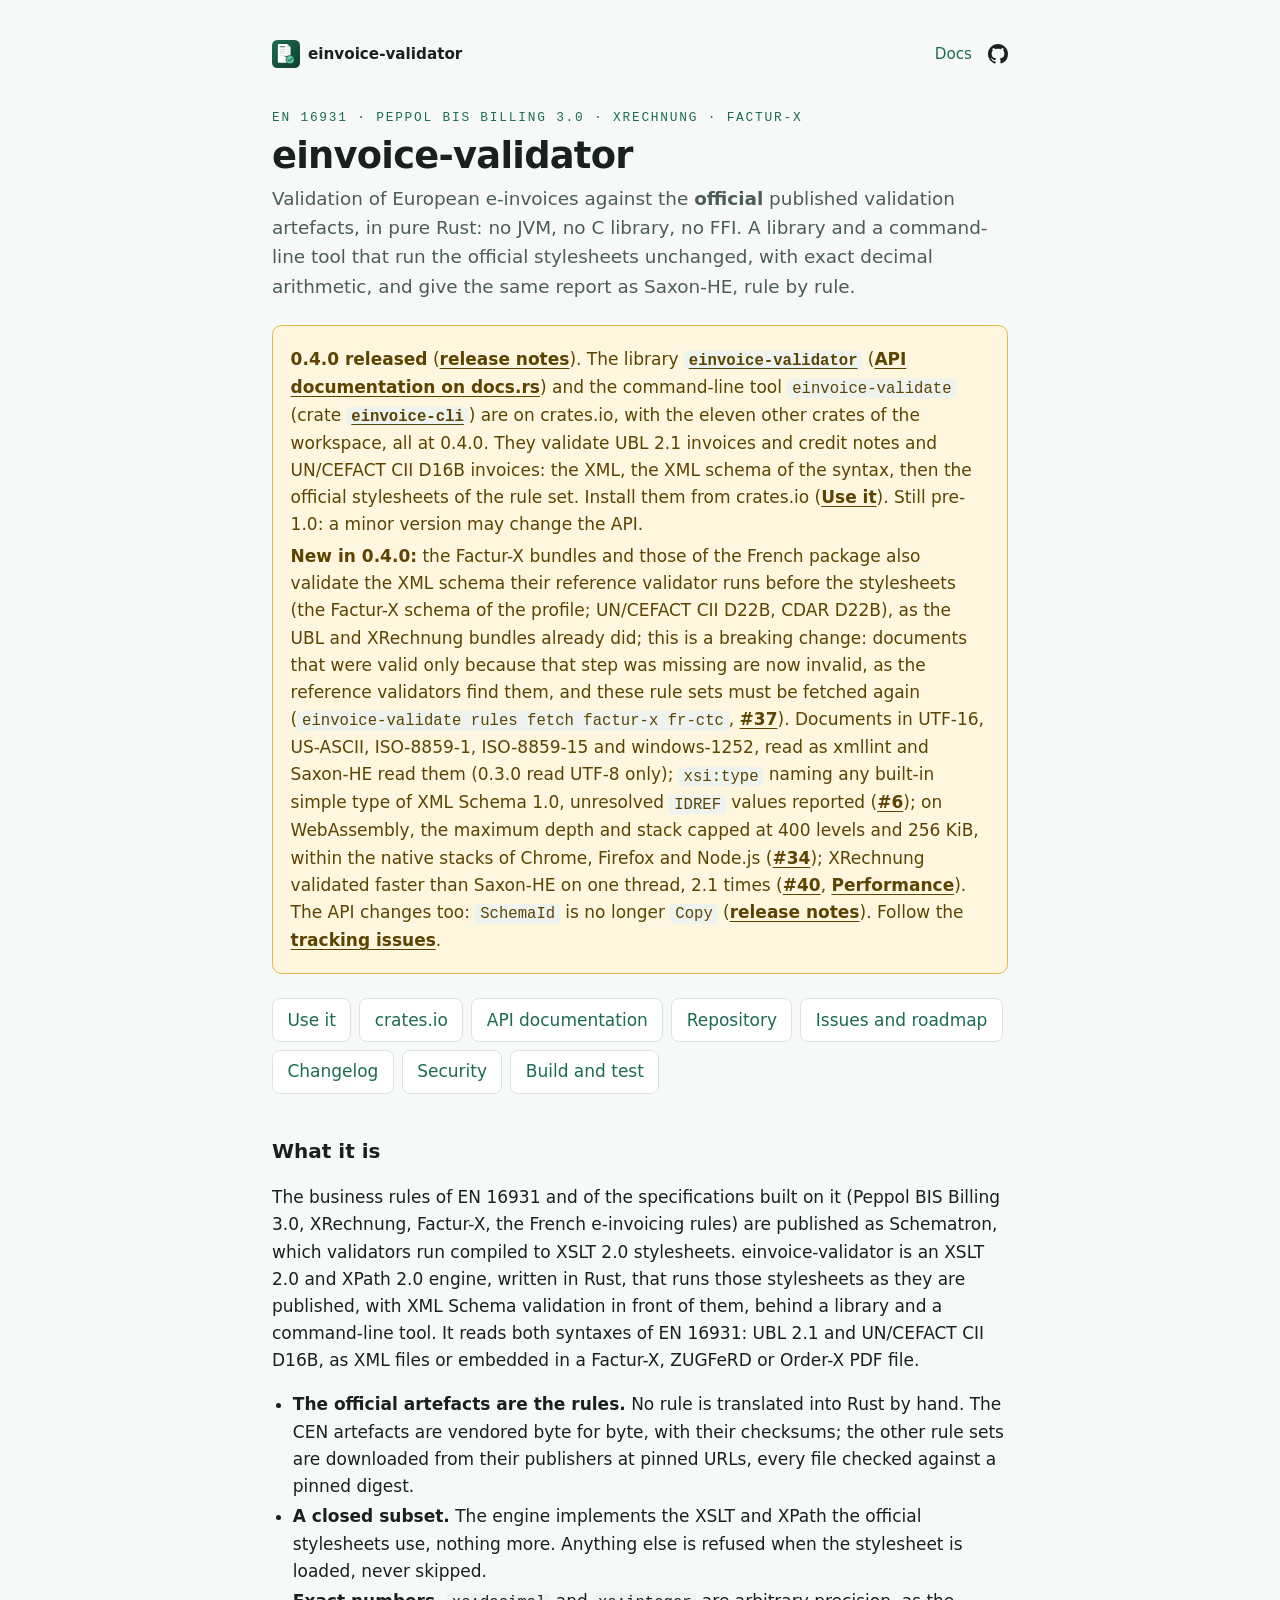
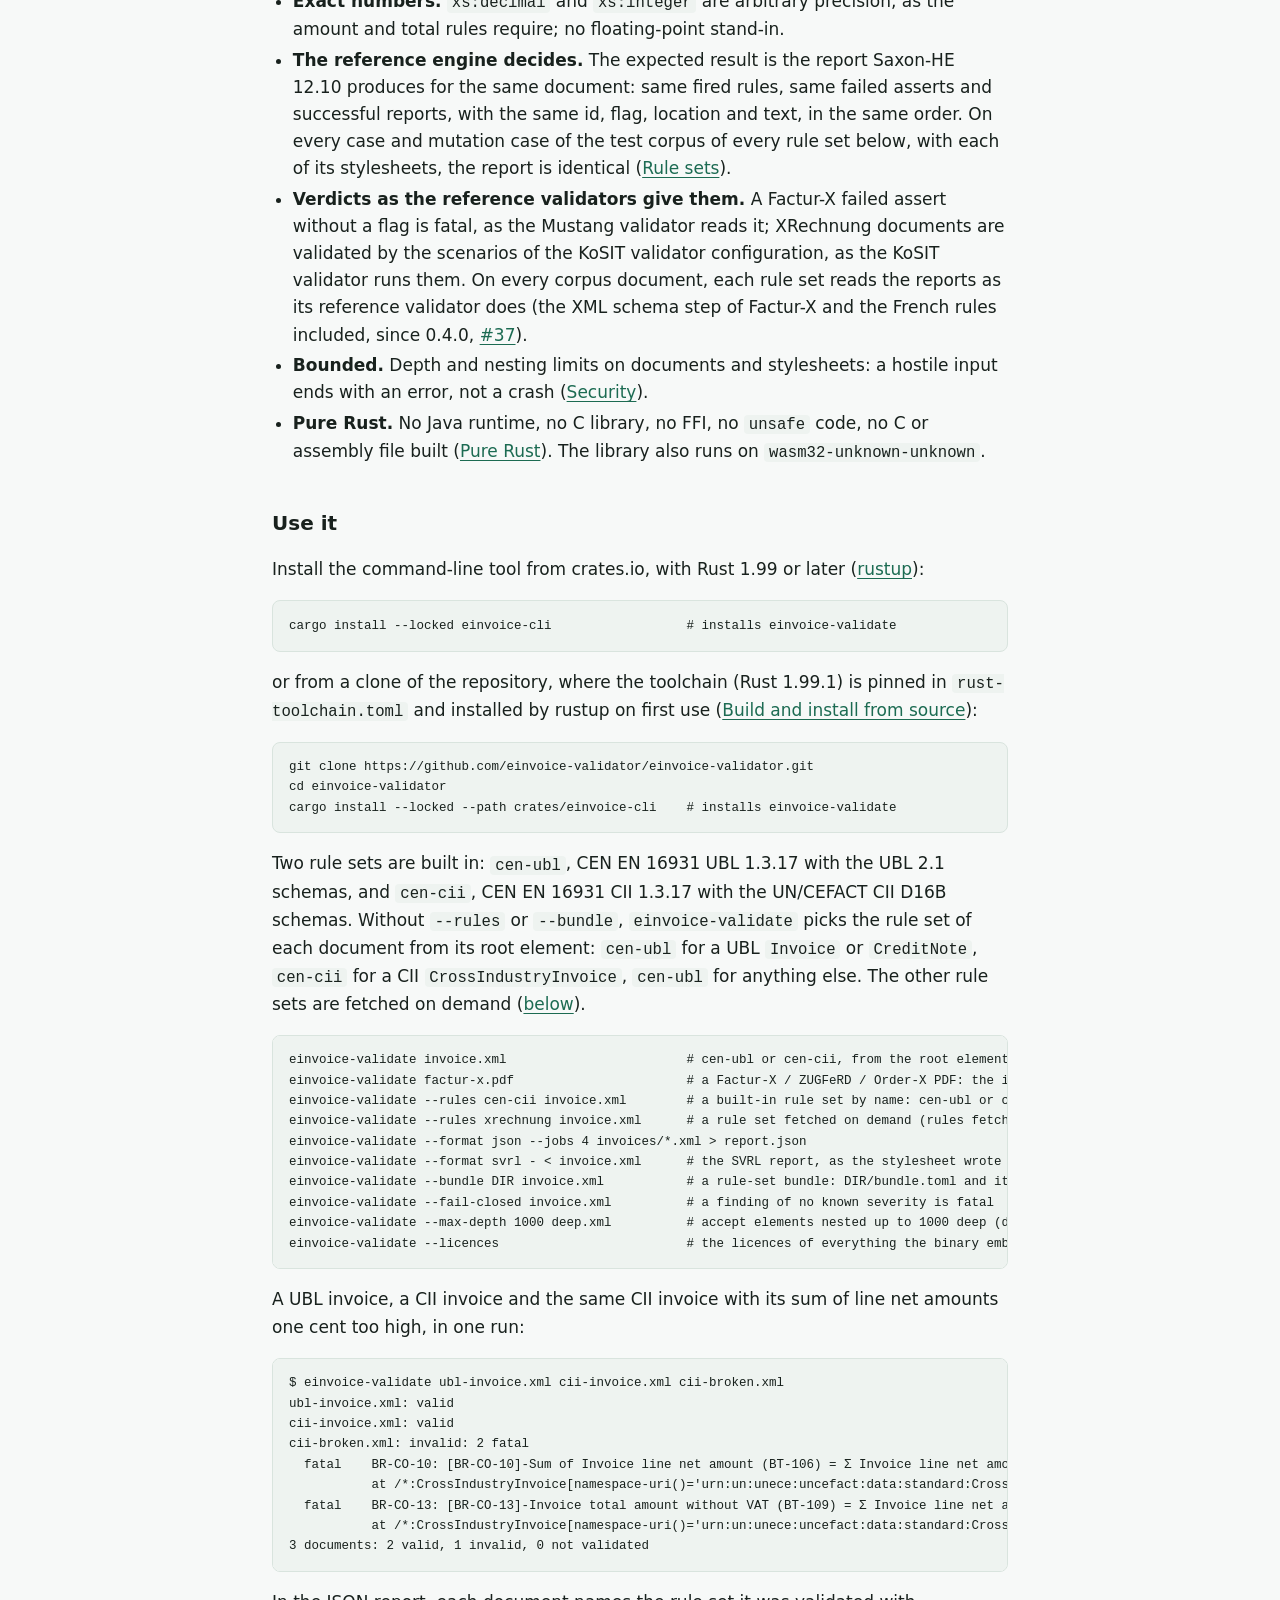
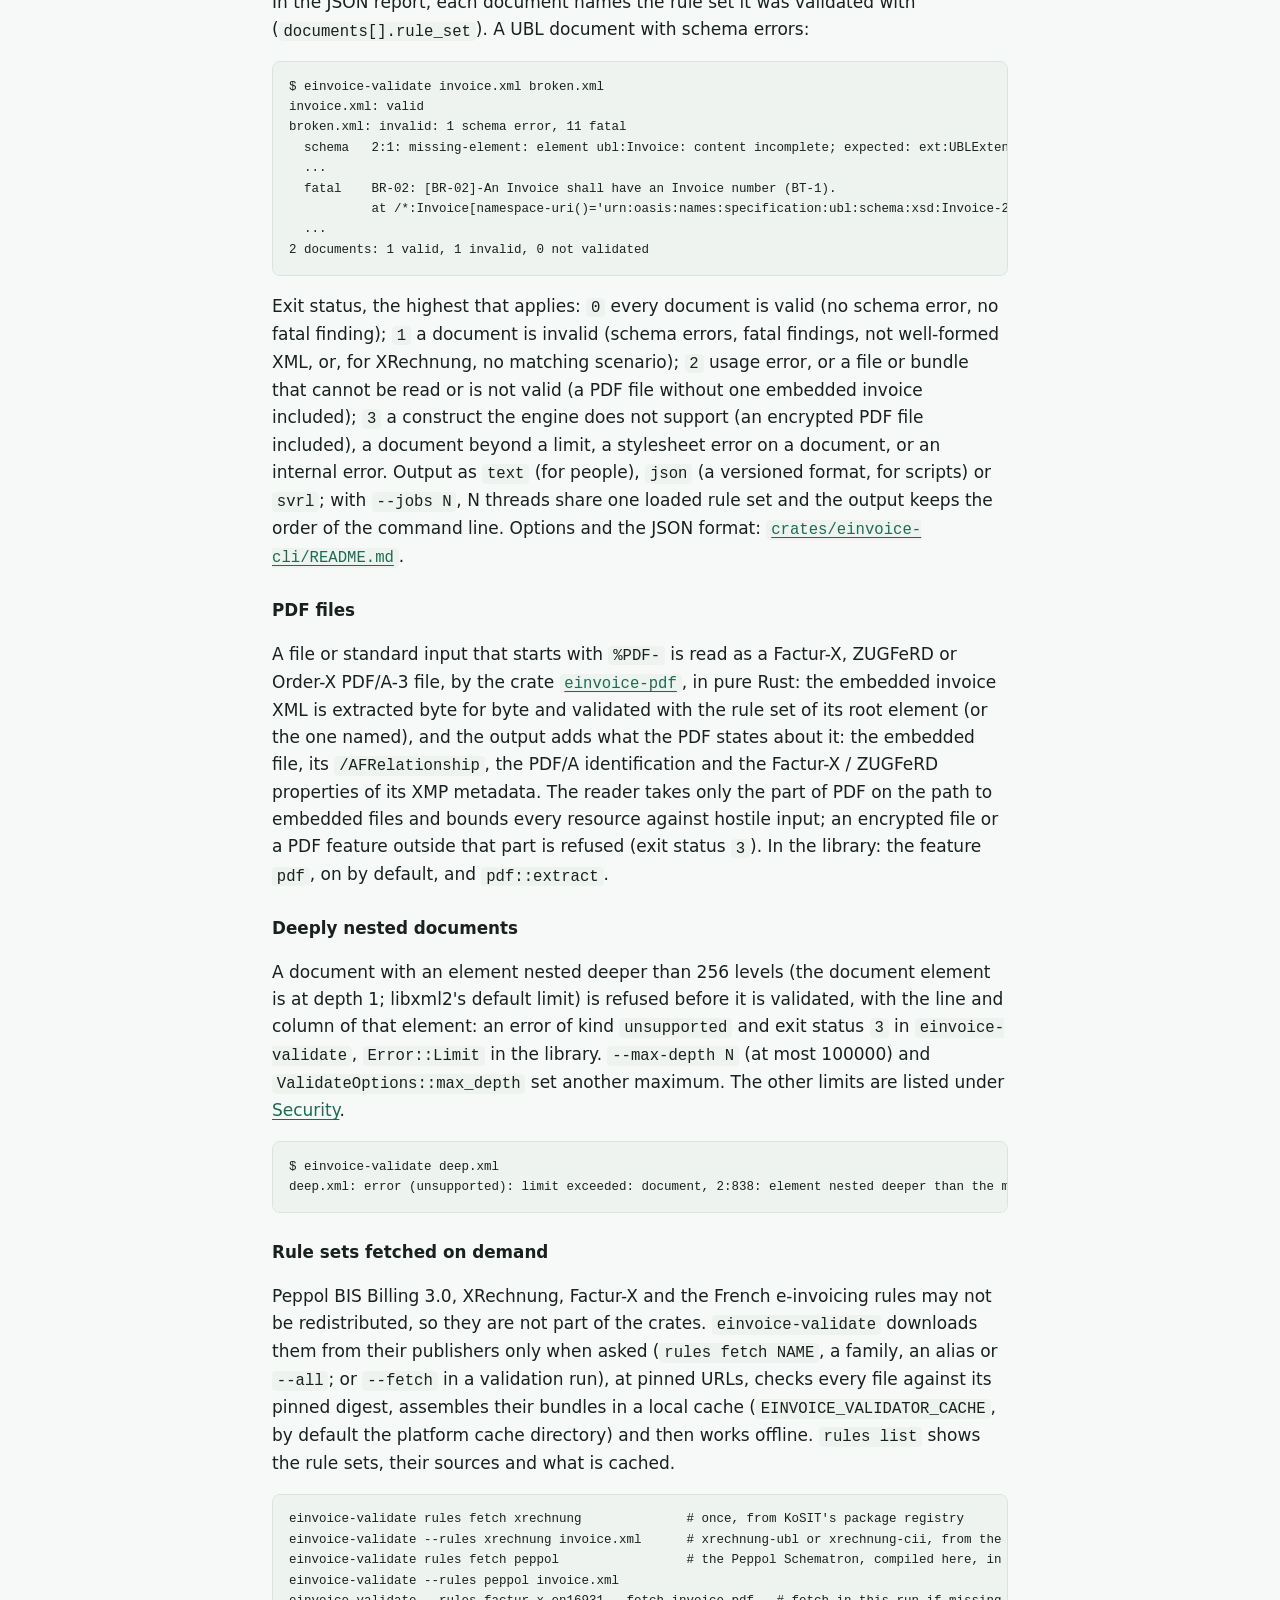
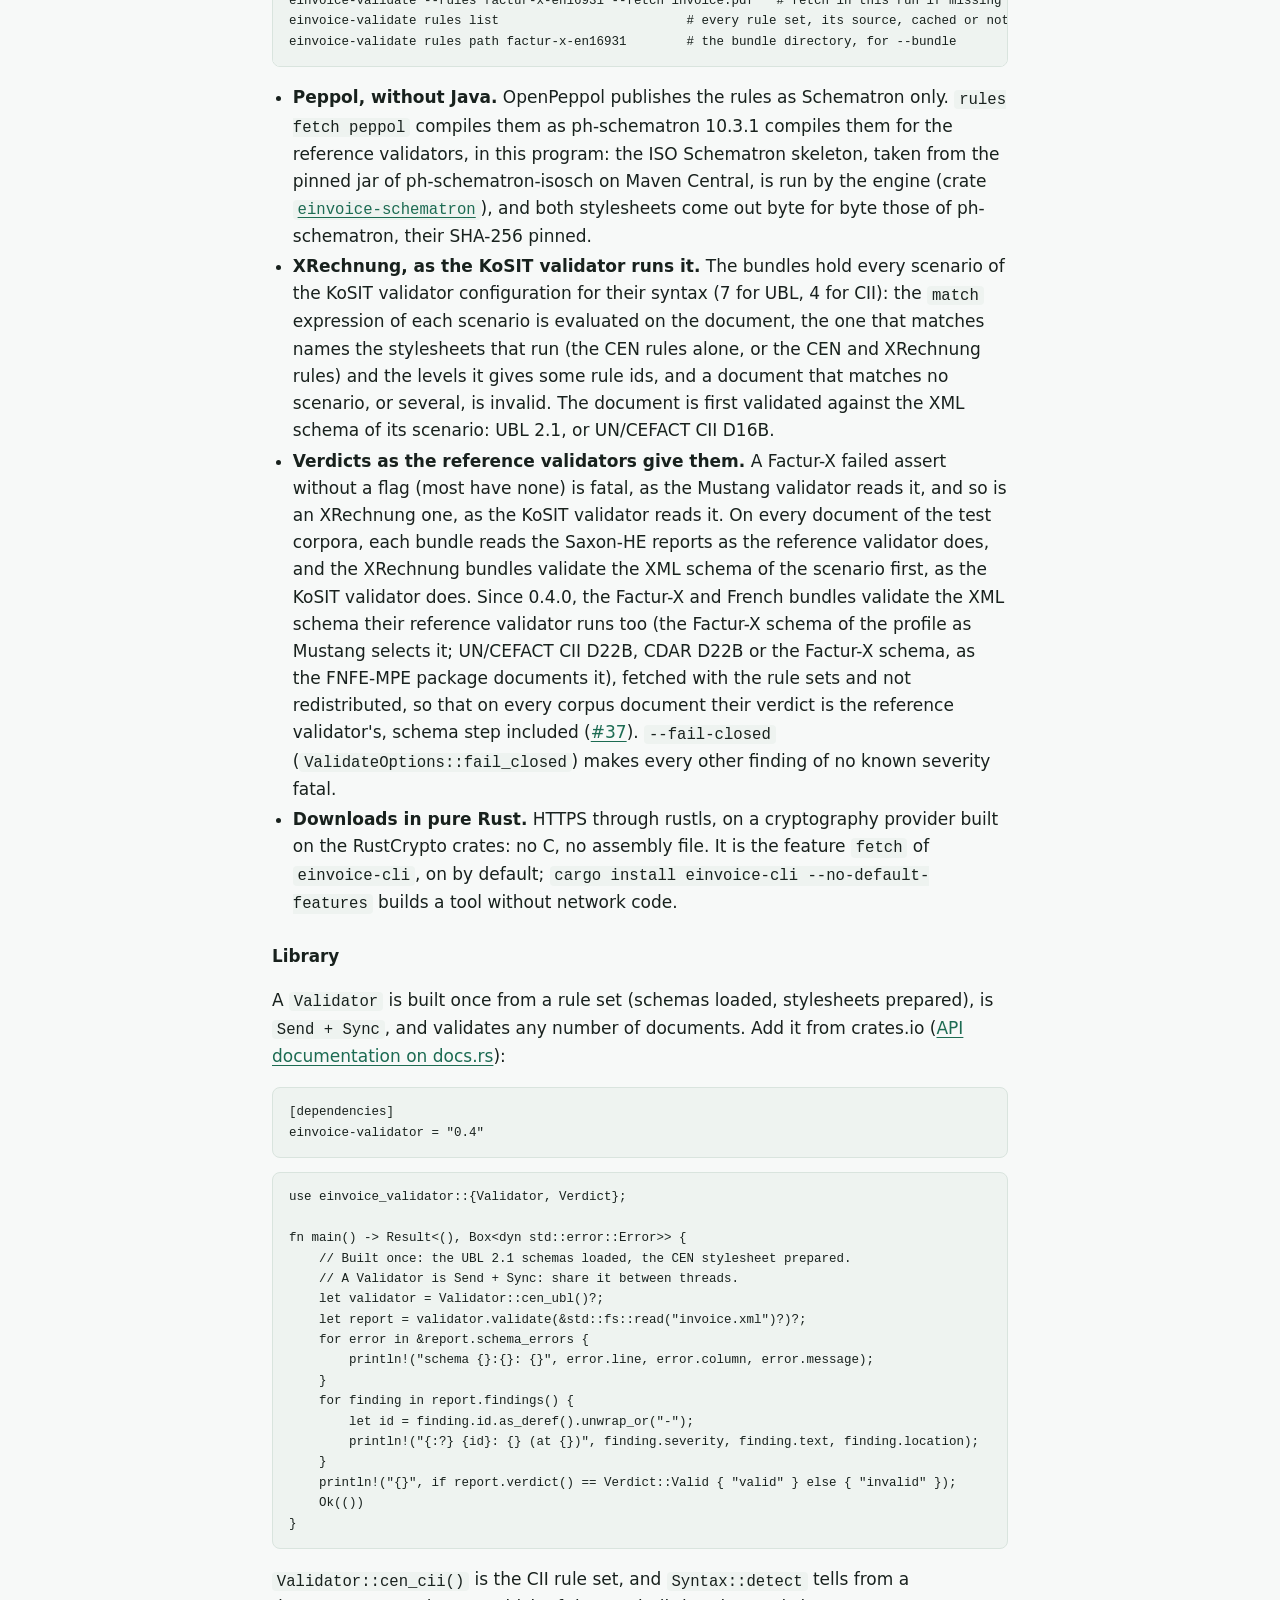
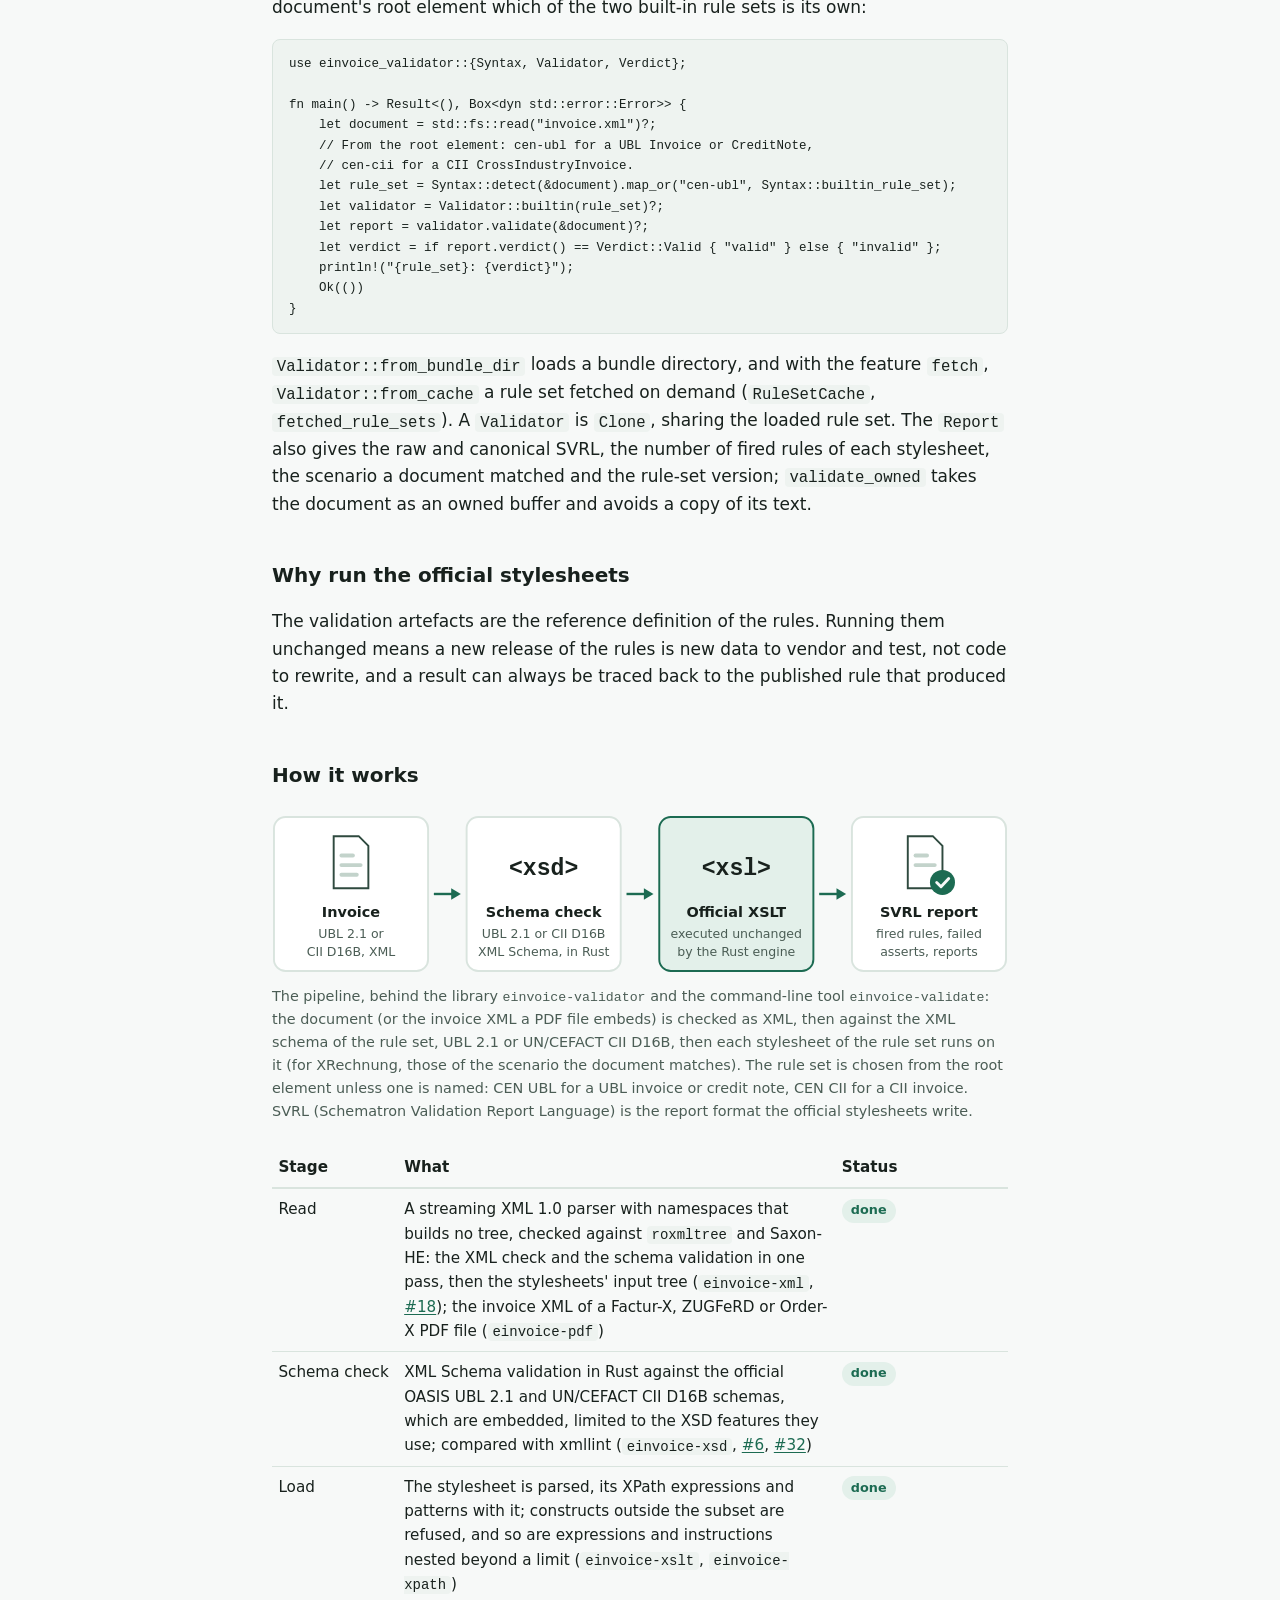
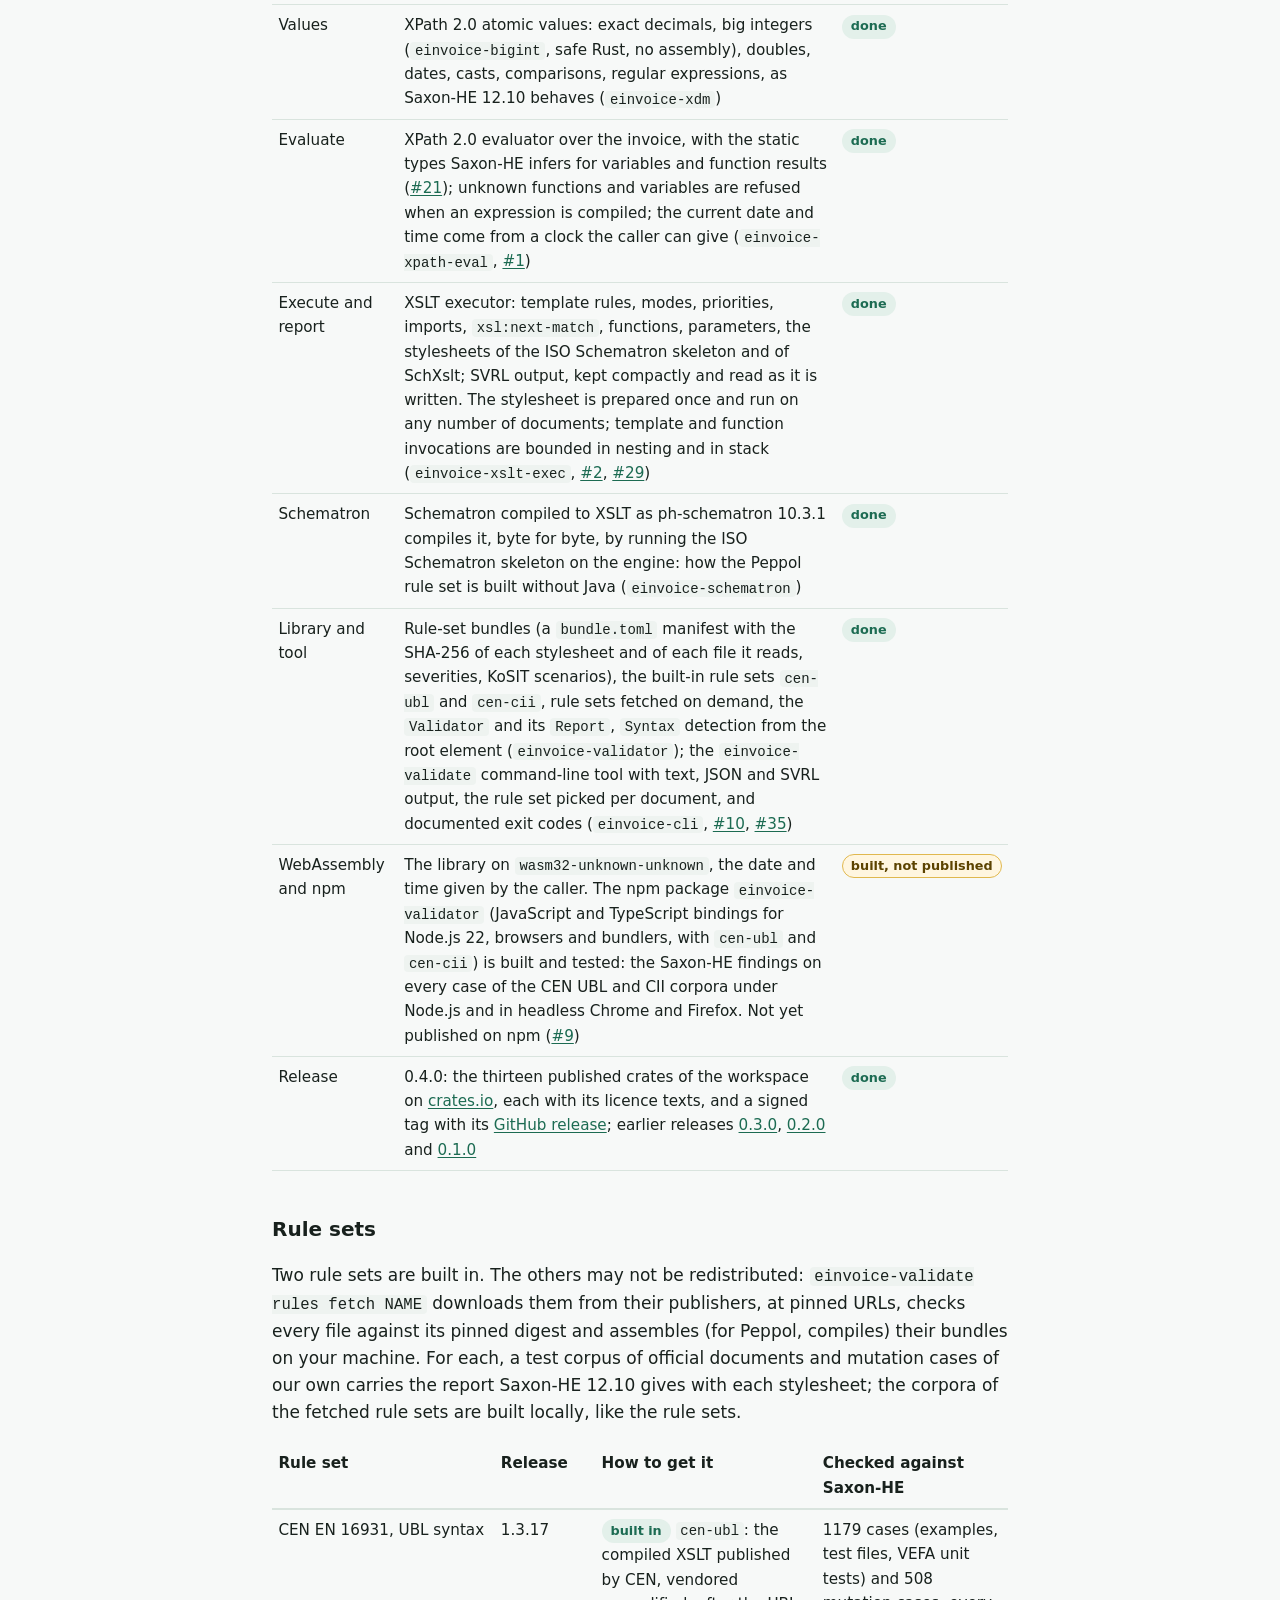
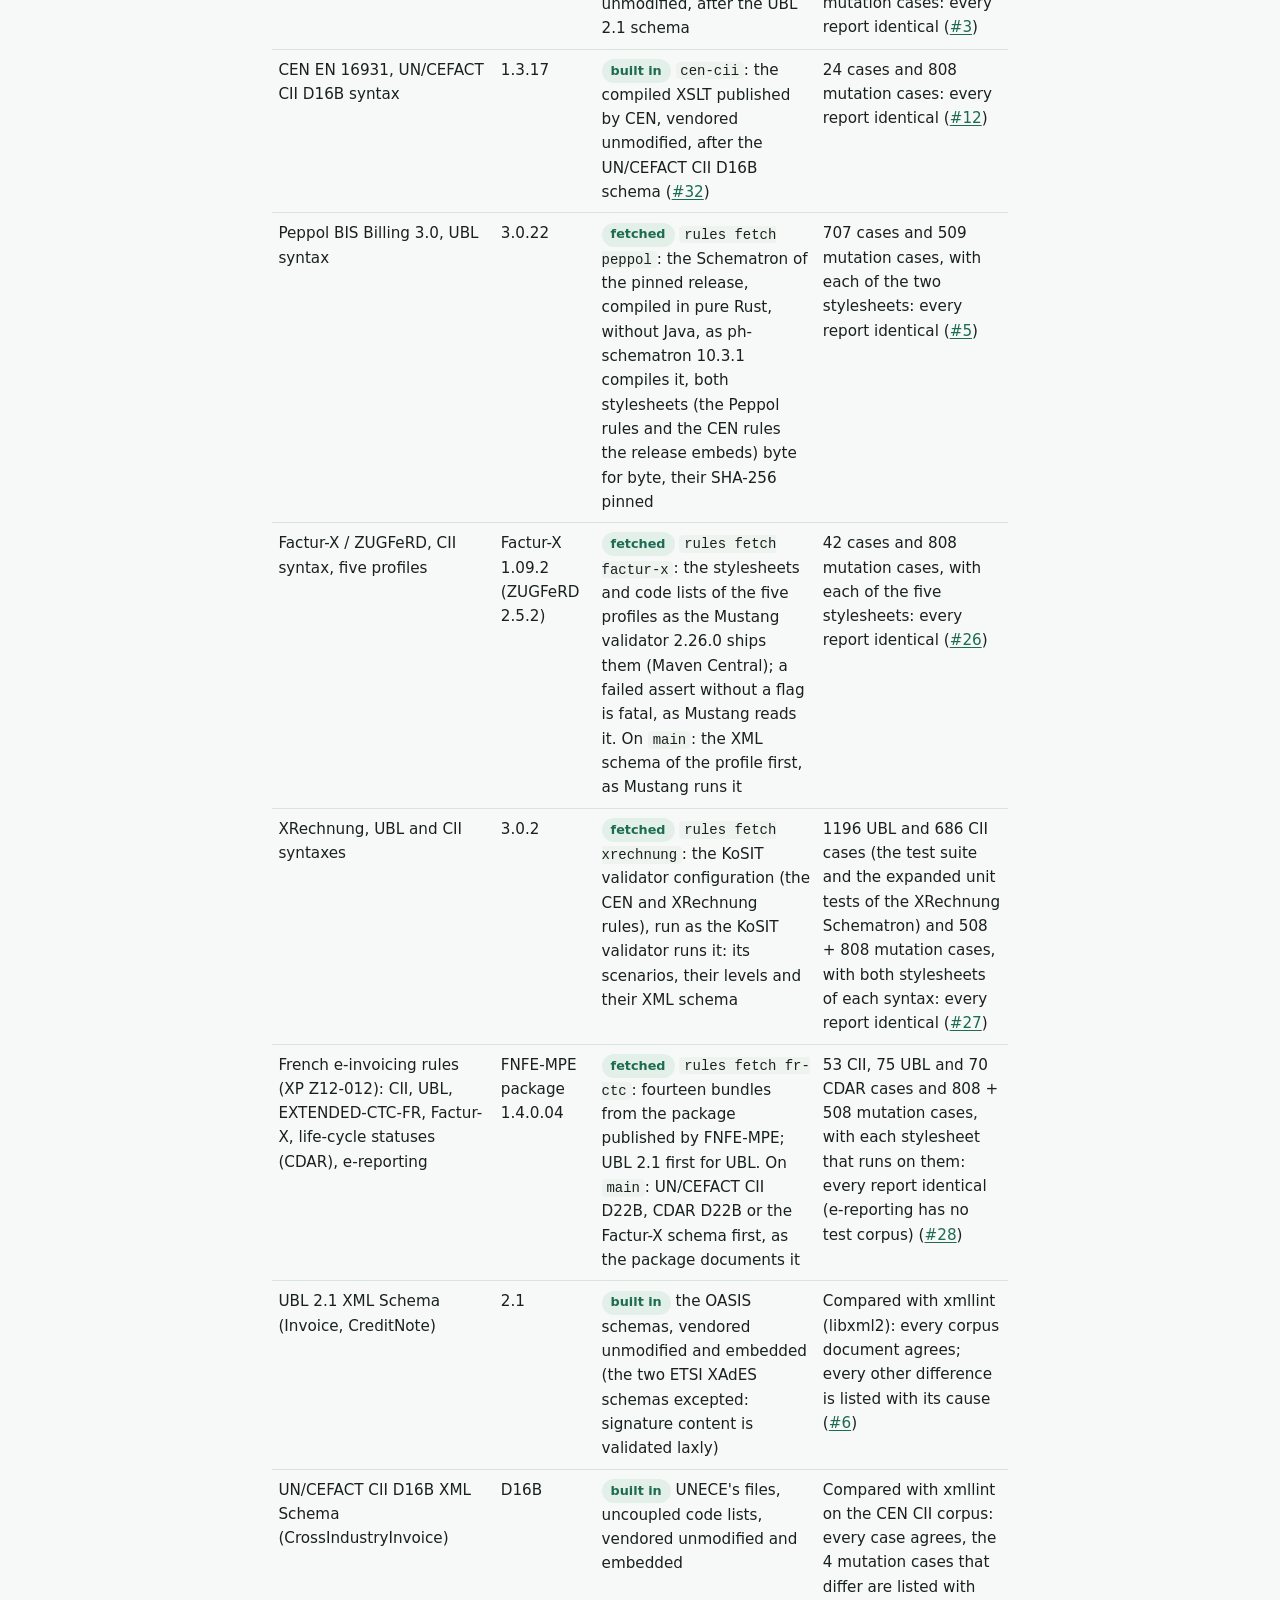
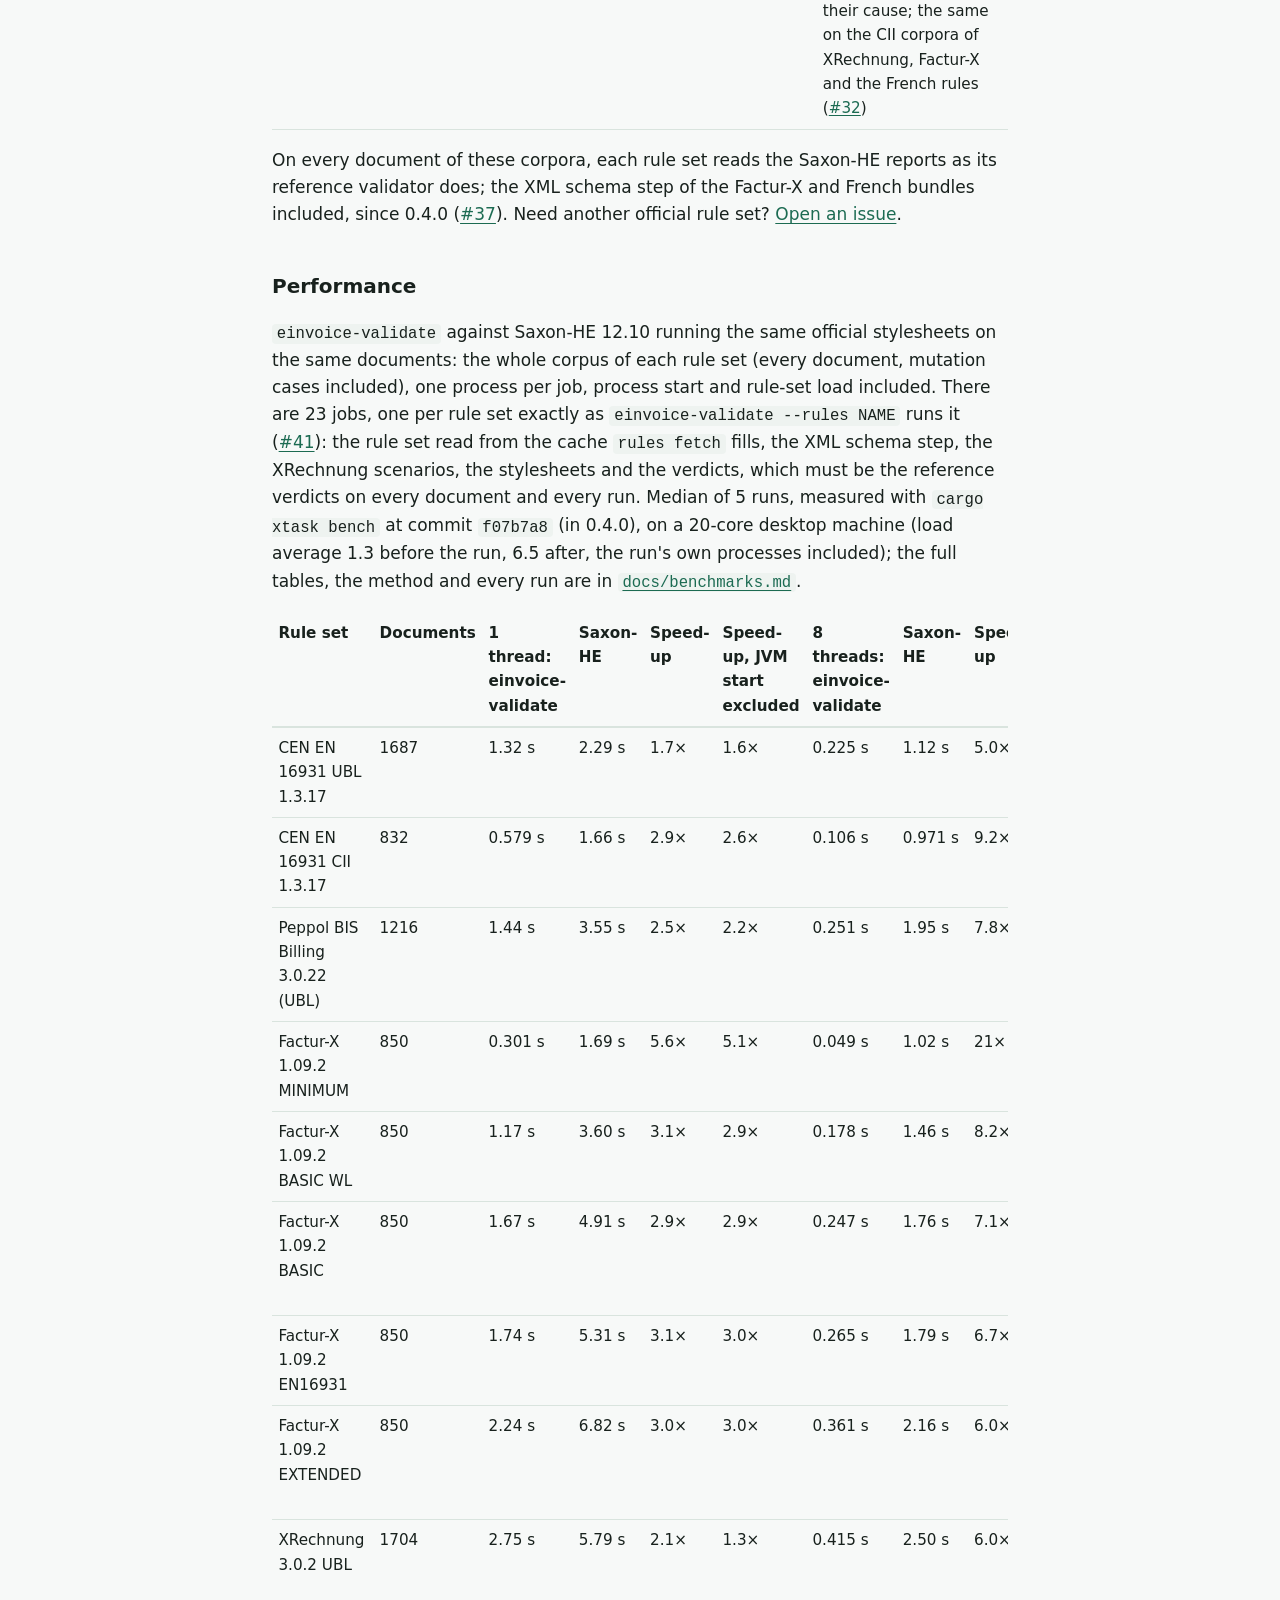
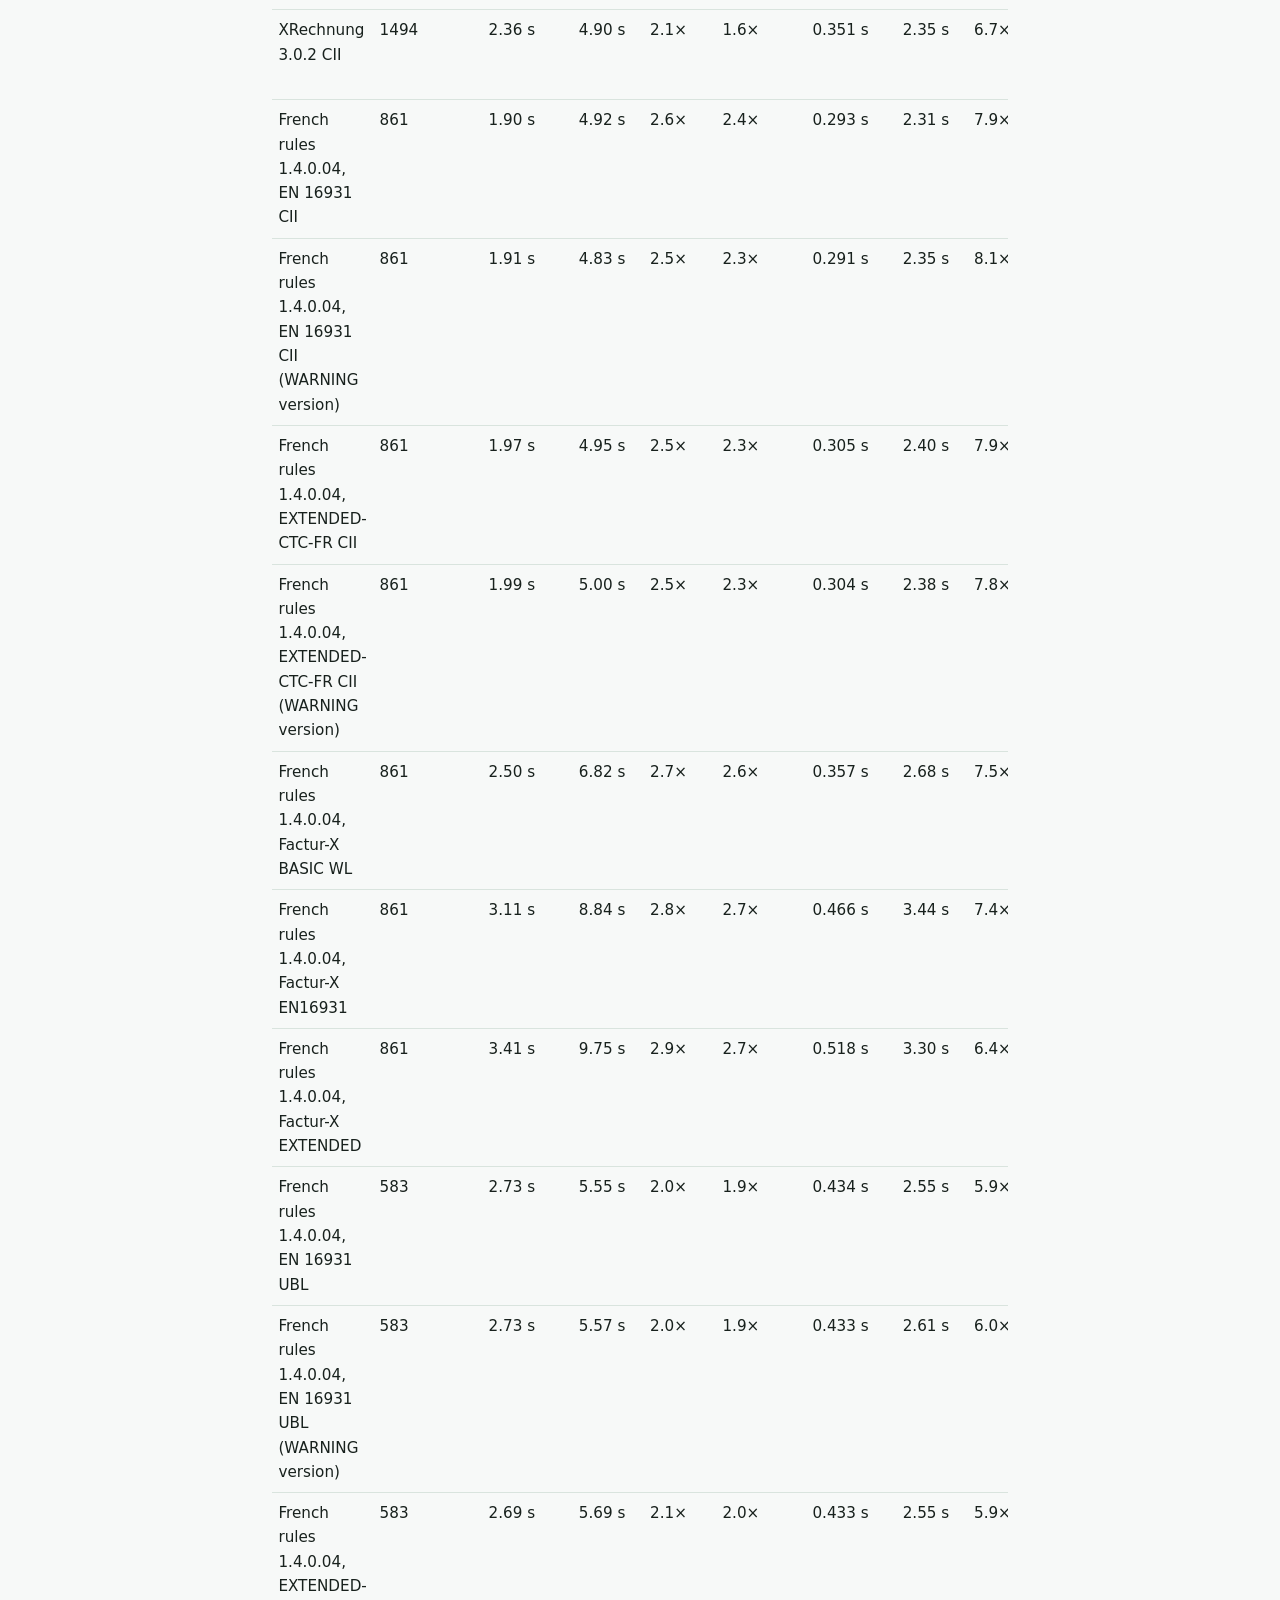
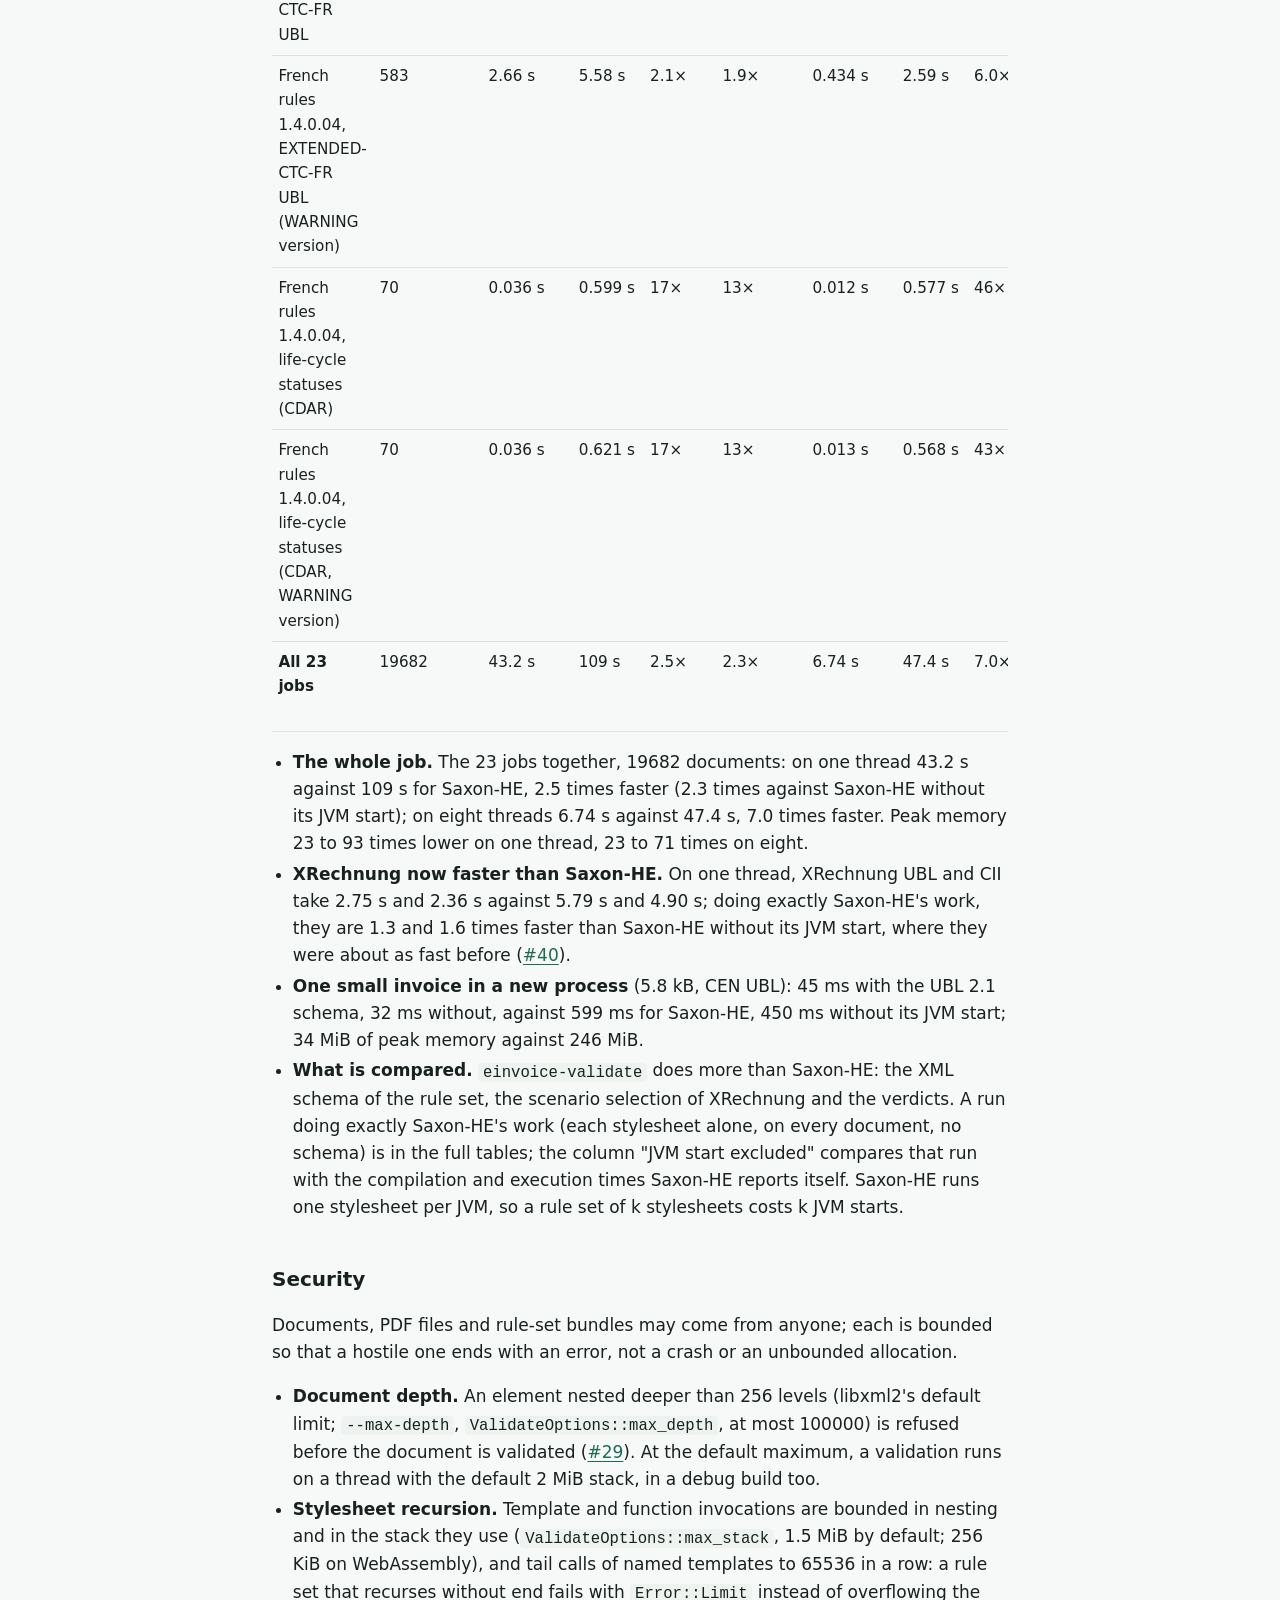
==== commit 471ef793: "Status: 0.4.0 released Home page: 0.4.0 (release notes, the thirteen crates at 0.4.0, the library at" ====
--- a/index.html
+++ b/index.html
@@ -4,7 +4,7 @@
 <meta charset="utf-8">
 <meta name="viewport" content="width=device-width, initial-scale=1">
 <title>einvoice-validator: official EN 16931 and Peppol rules, in pure Rust</title>
-<meta name="description" content="Validate EN 16931 e-invoices, UBL and CII, against the official validation artefacts in pure Rust: CEN EN 16931 built in; Peppol BIS Billing 3.0, XRechnung, Factur-X and the French rules fetched on demand; the same reports as Saxon-HE on every test corpus. A library and the einvoice-validate command-line tool, version 0.3.0 on crates.io.">
+<meta name="description" content="Validate EN 16931 e-invoices, UBL and CII, against the official validation artefacts in pure Rust: CEN EN 16931 built in; Peppol BIS Billing 3.0, XRechnung, Factur-X and the French rules fetched on demand; the same reports as Saxon-HE on every test corpus. A library and the einvoice-validate command-line tool, version 0.4.0 on crates.io.">
 <meta name="color-scheme" content="light dark">
 <link rel="icon" href="favicon.svg" type="image/svg+xml">
 <link rel="stylesheet" href="style.css?v=1">
@@ -19,9 +19,8 @@
 <p class="lead">Validation of European e-invoices against the <strong>official</strong> published validation artefacts, in pure Rust: no JVM, no C library, no FFI. A library and a command-line tool that run the official stylesheets unchanged, with exact decimal arithmetic, and give the same report as Saxon-HE, rule by rule.</p>
 
 <aside class="status" aria-label="Project status">
-<p><strong>0.3.0 released</strong> (<a href="https://github.com/einvoice-validator/einvoice-validator/releases/tag/v0.3.0">release notes</a>). The library <a href="https://crates.io/crates/einvoice-validator"><code>einvoice-validator</code></a> (<a href="https://docs.rs/einvoice-validator">API documentation on docs.rs</a>) and the command-line tool <code>einvoice-validate</code> (crate <a href="https://crates.io/crates/einvoice-cli"><code>einvoice-cli</code></a>) are on crates.io, with the eleven other crates of the workspace, all at 0.3.0. They validate UBL 2.1 invoices and credit notes and UN/CEFACT CII D16B invoices: the XML, the XML schema of the syntax, then the official stylesheets of the rule set. Install them from crates.io (<a href="#use">Use it</a>). Still pre-1.0: a minor version may change the API.</p>
-<p><strong>New in 0.3.0:</strong> Peppol BIS Billing 3.0, XRechnung, Factur-X and the French e-invoicing rules, fetched from their publishers on demand (<code>einvoice-validate rules fetch NAME</code>) and assembled on your machine, the Peppol Schematron compiled in pure Rust, without Java (<a href="#rule-sets">Rule sets</a>); verdicts as the reference validators give them, XRechnung's by the scenarios of the KoSIT configuration; XML Schema validation of CII documents (UN/CEFACT CII D16B); Factur-X, ZUGFeRD and Order-X PDF files validated through the invoice XML they embed; a faster engine (<a href="#performance">Performance</a>). <strong>Security fix:</strong> a deeply nested stylesheet in an untrusted rule-set bundle no longer aborts the process with a stack overflow (<a href="https://github.com/einvoice-validator/einvoice-validator/issues/33">#33</a>, <a href="#security">Security</a>).</p>
-<p><strong>On <code>main</code>, for the next release:</strong> the Factur-X bundles and those of the French package also validate the XML schema their reference validator runs before the stylesheets (the Factur-X schema of the profile; UN/CEFACT CII D22B, CDAR D22B), as the UBL and XRechnung bundles already do in 0.3.0; with 0.3.0, those bundles do not report that schema's errors (<a href="https://github.com/einvoice-validator/einvoice-validator/issues/37">#37</a>). Documents in UTF-16, US-ASCII, ISO-8859-1, ISO-8859-15 and windows-1252, read as xmllint and Saxon-HE read them (0.3.0 reads UTF-8 only); <code>xsi:type</code> naming any built-in simple type of XML Schema 1.0, unresolved <code>IDREF</code> values reported (<a href="https://github.com/einvoice-validator/einvoice-validator/issues/6">#6</a>); on WebAssembly, the maximum depth and stack capped at 400 levels and 256 KiB, within the native stacks of Chrome, Firefox and Node.js (<a href="https://github.com/einvoice-validator/einvoice-validator/issues/34">#34</a>); XRechnung validated faster than Saxon-HE on one thread, 2.1 times (<a href="https://github.com/einvoice-validator/einvoice-validator/issues/40">#40</a>, <a href="#performance">Performance</a>). Still open: publishing the npm package, which is built and tested but not yet on npm (<a href="https://github.com/einvoice-validator/einvoice-validator/issues/9">#9</a>), and other rule sets. Follow the <a href="https://github.com/einvoice-validator/einvoice-validator/issues">tracking issues</a>.</p>
+<p><strong>0.4.0 released</strong> (<a href="https://github.com/einvoice-validator/einvoice-validator/releases/tag/v0.4.0">release notes</a>). The library <a href="https://crates.io/crates/einvoice-validator"><code>einvoice-validator</code></a> (<a href="https://docs.rs/einvoice-validator">API documentation on docs.rs</a>) and the command-line tool <code>einvoice-validate</code> (crate <a href="https://crates.io/crates/einvoice-cli"><code>einvoice-cli</code></a>) are on crates.io, with the eleven other crates of the workspace, all at 0.4.0. They validate UBL 2.1 invoices and credit notes and UN/CEFACT CII D16B invoices: the XML, the XML schema of the syntax, then the official stylesheets of the rule set. Install them from crates.io (<a href="#use">Use it</a>). Still pre-1.0: a minor version may change the API.</p>
+<p><strong>New in 0.4.0:</strong> the Factur-X bundles and those of the French package also validate the XML schema their reference validator runs before the stylesheets (the Factur-X schema of the profile; UN/CEFACT CII D22B, CDAR D22B), as the UBL and XRechnung bundles already did; this is a breaking change: documents that were valid only because that step was missing are now invalid, as the reference validators find them, and these rule sets must be fetched again (<code>einvoice-validate rules fetch factur-x fr-ctc</code>, <a href="https://github.com/einvoice-validator/einvoice-validator/issues/37">#37</a>). Documents in UTF-16, US-ASCII, ISO-8859-1, ISO-8859-15 and windows-1252, read as xmllint and Saxon-HE read them (0.3.0 read UTF-8 only); <code>xsi:type</code> naming any built-in simple type of XML Schema 1.0, unresolved <code>IDREF</code> values reported (<a href="https://github.com/einvoice-validator/einvoice-validator/issues/6">#6</a>); on WebAssembly, the maximum depth and stack capped at 400 levels and 256 KiB, within the native stacks of Chrome, Firefox and Node.js (<a href="https://github.com/einvoice-validator/einvoice-validator/issues/34">#34</a>); XRechnung validated faster than Saxon-HE on one thread, 2.1 times (<a href="https://github.com/einvoice-validator/einvoice-validator/issues/40">#40</a>, <a href="#performance">Performance</a>). The API changes too: <code>SchemaId</code> is no longer <code>Copy</code> (<a href="https://github.com/einvoice-validator/einvoice-validator/releases/tag/v0.4.0">release notes</a>). Follow the <a href="https://github.com/einvoice-validator/einvoice-validator/issues">tracking issues</a>.</p>
 </aside>
 
 <div class="links">
@@ -42,7 +41,7 @@
 <li><strong>A closed subset.</strong> The engine implements the XSLT and XPath the official stylesheets use, nothing more. Anything else is refused when the stylesheet is loaded, never skipped.</li>
 <li><strong>Exact numbers.</strong> <code>xs:decimal</code> and <code>xs:integer</code> are arbitrary precision, as the amount and total rules require; no floating-point stand-in.</li>
 <li><strong>The reference engine decides.</strong> The expected result is the report Saxon-HE 12.10 produces for the same document: same fired rules, same failed asserts and successful reports, with the same id, flag, location and text, in the same order. On every case and mutation case of the test corpus of every rule set below, with each of its stylesheets, the report is identical (<a href="#rule-sets">Rule sets</a>).</li>
-<li><strong>Verdicts as the reference validators give them.</strong> A Factur-X failed assert without a flag is fatal, as the Mustang validator reads it; XRechnung documents are validated by the scenarios of the KoSIT validator configuration, as the KoSIT validator runs them. On every corpus document, each rule set reads the reports as its reference validator does (the XML schema step of Factur-X and the French rules: on <code>main</code>, <a href="https://github.com/einvoice-validator/einvoice-validator/issues/37">#37</a>).</li>
+<li><strong>Verdicts as the reference validators give them.</strong> A Factur-X failed assert without a flag is fatal, as the Mustang validator reads it; XRechnung documents are validated by the scenarios of the KoSIT validator configuration, as the KoSIT validator runs them. On every corpus document, each rule set reads the reports as its reference validator does (the XML schema step of Factur-X and the French rules included, since 0.4.0, <a href="https://github.com/einvoice-validator/einvoice-validator/issues/37">#37</a>).</li>
 <li><strong>Bounded.</strong> Depth and nesting limits on documents and stylesheets: a hostile input ends with an error, not a crash (<a href="#security">Security</a>).</li>
 <li><strong>Pure Rust.</strong> No Java runtime, no C library, no FFI, no <code>unsafe</code> code, no C or assembly file built (<a href="#pure-rust">Pure Rust</a>). The library also runs on <code>wasm32-unknown-unknown</code>.</li>
 </ul>
@@ -104,13 +103,13 @@
 <ul>
 <li><strong>Peppol, without Java.</strong> OpenPeppol publishes the rules as Schematron only. <code>rules fetch peppol</code> compiles them as ph-schematron 10.3.1 compiles them for the reference validators, in this program: the ISO Schematron skeleton, taken from the pinned jar of ph-schematron-isosch on Maven Central, is run by the engine (crate <a href="https://crates.io/crates/einvoice-schematron"><code>einvoice-schematron</code></a>), and both stylesheets come out byte for byte those of ph-schematron, their SHA-256 pinned.</li>
 <li><strong>XRechnung, as the KoSIT validator runs it.</strong> The bundles hold every scenario of the KoSIT validator configuration for their syntax (7 for UBL, 4 for CII): the <code>match</code> expression of each scenario is evaluated on the document, the one that matches names the stylesheets that run (the CEN rules alone, or the CEN and XRechnung rules) and the levels it gives some rule ids, and a document that matches no scenario, or several, is invalid. The document is first validated against the XML schema of its scenario: UBL 2.1, or UN/CEFACT CII D16B.</li>
-<li><strong>Verdicts as the reference validators give them.</strong> A Factur-X failed assert without a flag (most have none) is fatal, as the Mustang validator reads it, and so is an XRechnung one, as the KoSIT validator reads it. On every document of the test corpora, each bundle reads the Saxon-HE reports as the reference validator does, and the XRechnung bundles validate the XML schema of the scenario first, as the KoSIT validator does. On <code>main</code>, after 0.3.0, the Factur-X and French bundles validate the XML schema their reference validator runs too (the Factur-X schema of the profile as Mustang selects it; UN/CEFACT CII D22B, CDAR D22B or the Factur-X schema, as the FNFE-MPE package documents it), fetched with the rule sets and not redistributed, so that on every corpus document their verdict is the reference validator's, schema step included (<a href="https://github.com/einvoice-validator/einvoice-validator/issues/37">#37</a>). <code>--fail-closed</code> (<code>ValidateOptions::fail_closed</code>) makes every other finding of no known severity fatal.</li>
+<li><strong>Verdicts as the reference validators give them.</strong> A Factur-X failed assert without a flag (most have none) is fatal, as the Mustang validator reads it, and so is an XRechnung one, as the KoSIT validator reads it. On every document of the test corpora, each bundle reads the Saxon-HE reports as the reference validator does, and the XRechnung bundles validate the XML schema of the scenario first, as the KoSIT validator does. Since 0.4.0, the Factur-X and French bundles validate the XML schema their reference validator runs too (the Factur-X schema of the profile as Mustang selects it; UN/CEFACT CII D22B, CDAR D22B or the Factur-X schema, as the FNFE-MPE package documents it), fetched with the rule sets and not redistributed, so that on every corpus document their verdict is the reference validator's, schema step included (<a href="https://github.com/einvoice-validator/einvoice-validator/issues/37">#37</a>). <code>--fail-closed</code> (<code>ValidateOptions::fail_closed</code>) makes every other finding of no known severity fatal.</li>
 <li><strong>Downloads in pure Rust.</strong> HTTPS through rustls, on a cryptography provider built on the RustCrypto crates: no C, no assembly file. It is the feature <code>fetch</code> of <code>einvoice-cli</code>, on by default; <code>cargo install einvoice-cli --no-default-features</code> builds a tool without network code.</li>
 </ul>
 <h3 id="library">Library</h3>
 <p>A <code>Validator</code> is built once from a rule set (schemas loaded, stylesheets prepared), is <code>Send + Sync</code>, and validates any number of documents. Add it from crates.io (<a href="https://docs.rs/einvoice-validator">API documentation on docs.rs</a>):</p>
 <pre><code>[dependencies]
-einvoice-validator = "0.3"</code></pre>
+einvoice-validator = "0.4"</code></pre>
 <pre><code>use einvoice_validator::{Validator, Verdict};
 
 fn main() -&gt; Result&lt;(), Box&lt;dyn std::error::Error&gt;&gt; {
@@ -218,7 +217,7 @@
 <tr><td>Schematron</td><td>Schematron compiled to XSLT as ph-schematron 10.3.1 compiles it, byte for byte, by running the ISO Schematron skeleton on the engine: how the Peppol rule set is built without Java (<code>einvoice-schematron</code>)</td><td><span class="tag done">done</span></td></tr>
 <tr><td>Library and tool</td><td>Rule-set bundles (a <code>bundle.toml</code> manifest with the SHA-256 of each stylesheet and of each file it reads, severities, KoSIT scenarios), the built-in rule sets <code>cen-ubl</code> and <code>cen-cii</code>, rule sets fetched on demand, the <code>Validator</code> and its <code>Report</code>, <code>Syntax</code> detection from the root element (<code>einvoice-validator</code>); the <code>einvoice-validate</code> command-line tool with text, JSON and SVRL output, the rule set picked per document, and documented exit codes (<code>einvoice-cli</code>, <a href="https://github.com/einvoice-validator/einvoice-validator/issues/10">#10</a>, <a href="https://github.com/einvoice-validator/einvoice-validator/issues/35">#35</a>)</td><td><span class="tag done">done</span></td></tr>
 <tr><td>WebAssembly and npm</td><td>The library on <code>wasm32-unknown-unknown</code>, the date and time given by the caller. The npm package <code>einvoice-validator</code> (JavaScript and TypeScript bindings for Node.js 22, browsers and bundlers, with <code>cen-ubl</code> and <code>cen-cii</code>) is built and tested: the Saxon-HE findings on every case of the CEN UBL and CII corpora under Node.js and in headless Chrome and Firefox. Not yet published on npm (<a href="https://github.com/einvoice-validator/einvoice-validator/issues/9">#9</a>)</td><td><span class="tag wip">built, not published</span></td></tr>
-<tr><td>Release</td><td>0.3.0: the thirteen published crates of the workspace on <a href="https://crates.io/crates/einvoice-validator">crates.io</a>, each with its licence texts, and a signed tag with its <a href="https://github.com/einvoice-validator/einvoice-validator/releases/tag/v0.3.0">GitHub release</a>; earlier releases <a href="https://github.com/einvoice-validator/einvoice-validator/releases/tag/v0.2.0">0.2.0</a> and <a href="https://github.com/einvoice-validator/einvoice-validator/releases/tag/v0.1.0">0.1.0</a></td><td><span class="tag done">done</span></td></tr>
+<tr><td>Release</td><td>0.4.0: the thirteen published crates of the workspace on <a href="https://crates.io/crates/einvoice-validator">crates.io</a>, each with its licence texts, and a signed tag with its <a href="https://github.com/einvoice-validator/einvoice-validator/releases/tag/v0.4.0">GitHub release</a>; earlier releases <a href="https://github.com/einvoice-validator/einvoice-validator/releases/tag/v0.3.0">0.3.0</a>, <a href="https://github.com/einvoice-validator/einvoice-validator/releases/tag/v0.2.0">0.2.0</a> and <a href="https://github.com/einvoice-validator/einvoice-validator/releases/tag/v0.1.0">0.1.0</a></td><td><span class="tag done">done</span></td></tr>
 </tbody>
 </table>
 </div>
@@ -240,10 +239,10 @@
 </tbody>
 </table>
 </div>
-<p>On every document of these corpora, each rule set reads the Saxon-HE reports as its reference validator does; the XML schema step of the Factur-X and French bundles is on <code>main</code>, for the next release (<a href="https://github.com/einvoice-validator/einvoice-validator/issues/37">#37</a>). Need another official rule set? <a href="https://github.com/einvoice-validator/einvoice-validator/issues">Open an issue</a>.</p>
+<p>On every document of these corpora, each rule set reads the Saxon-HE reports as its reference validator does; the XML schema step of the Factur-X and French bundles included, since 0.4.0 (<a href="https://github.com/einvoice-validator/einvoice-validator/issues/37">#37</a>). Need another official rule set? <a href="https://github.com/einvoice-validator/einvoice-validator/issues">Open an issue</a>.</p>
 
 <h2 id="performance">Performance</h2>
-<p><code>einvoice-validate</code> against Saxon-HE 12.10 running the same official stylesheets on the same documents: the whole corpus of each rule set (every document, mutation cases included), one process per job, process start and rule-set load included. There are 23 jobs, one per rule set exactly as <code>einvoice-validate --rules NAME</code> runs it (<a href="https://github.com/einvoice-validator/einvoice-validator/issues/41">#41</a>): the rule set read from the cache <code>rules fetch</code> fills, the XML schema step, the XRechnung scenarios, the stylesheets and the verdicts, which must be the reference verdicts on every document and every run. Median of 5 runs, measured with <code>cargo xtask bench</code> on <code>main</code> after 0.3.0 (commit <code>f07b7a8</code>), on a 20-core desktop machine (load average 1.3 before the run, 6.5 after, the run's own processes included); the full tables, the method and every run are in <a href="https://github.com/einvoice-validator/einvoice-validator/blob/main/docs/benchmarks.md"><code>docs/benchmarks.md</code></a>.</p>
+<p><code>einvoice-validate</code> against Saxon-HE 12.10 running the same official stylesheets on the same documents: the whole corpus of each rule set (every document, mutation cases included), one process per job, process start and rule-set load included. There are 23 jobs, one per rule set exactly as <code>einvoice-validate --rules NAME</code> runs it (<a href="https://github.com/einvoice-validator/einvoice-validator/issues/41">#41</a>): the rule set read from the cache <code>rules fetch</code> fills, the XML schema step, the XRechnung scenarios, the stylesheets and the verdicts, which must be the reference verdicts on every document and every run. Median of 5 runs, measured with <code>cargo xtask bench</code> at commit <code>f07b7a8</code> (in 0.4.0), on a 20-core desktop machine (load average 1.3 before the run, 6.5 after, the run's own processes included); the full tables, the method and every run are in <a href="https://github.com/einvoice-validator/einvoice-validator/blob/main/docs/benchmarks.md"><code>docs/benchmarks.md</code></a>.</p>
 <div class="table-wrap">
 <table>
 <thead><tr><th scope="col">Rule set</th><th scope="col">Documents</th><th scope="col">1 thread: einvoice-validate</th><th scope="col">Saxon-HE</th><th scope="col">Speed-up</th><th scope="col">Speed-up, JVM start excluded</th><th scope="col">8 threads: einvoice-validate</th><th scope="col">Saxon-HE</th><th scope="col">Speed-up</th><th scope="col">Peak memory, 1 thread (ratio)</th></tr></thead>
@@ -288,7 +287,7 @@
 <li><strong>Document depth.</strong> An element nested deeper than 256 levels (libxml2's default limit; <code>--max-depth</code>, <code>ValidateOptions::max_depth</code>, at most 100000) is refused before the document is validated (<a href="https://github.com/einvoice-validator/einvoice-validator/issues/29">#29</a>). At the default maximum, a validation runs on a thread with the default 2 MiB stack, in a debug build too.</li>
 <li><strong>Stylesheet recursion.</strong> Template and function invocations are bounded in nesting and in the stack they use (<code>ValidateOptions::max_stack</code>, 1.5 MiB by default; 256 KiB on WebAssembly), and tail calls of named templates to 65536 in a row: a rule set that recurses without end fails with <code>Error::Limit</code> instead of overflowing the stack.</li>
 <li><strong>Stylesheet nesting</strong> (new in 0.3.0, <a href="https://github.com/einvoice-validator/einvoice-validator/issues/33">#33</a>). A bundle whose XPath expressions or patterns nest deeper than 128 levels, or whose instructions nest deeper than 64, is refused when it is loaded, rather than overflowing the stack; the official stylesheets need 32 and 9.</li>
-<li><strong>WebAssembly</strong> (on <code>main</code>, <a href="https://github.com/einvoice-validator/einvoice-validator/issues/34">#34</a>). <code>max_depth</code> is capped at 400 and <code>max_stack</code> at 256 KiB (<code>WASM_MAX_DEPTH</code>, <code>WASM_MAX_STACK</code>; more is <code>Error::OptionOutOfRange</code>): measured in Chrome, Firefox and Node.js, on the main thread and in a Web Worker, a recursion then ends with the library's stack limit, never with an overflow of the engine's stack.</li>
+<li><strong>WebAssembly</strong> (new in 0.4.0, <a href="https://github.com/einvoice-validator/einvoice-validator/issues/34">#34</a>). <code>max_depth</code> is capped at 400 and <code>max_stack</code> at 256 KiB (<code>WASM_MAX_DEPTH</code>, <code>WASM_MAX_STACK</code>; more is <code>Error::OptionOutOfRange</code>): measured in Chrome, Firefox and Node.js, on the main thread and in a Web Worker, a recursion then ends with the library's stack limit, never with an overflow of the engine's stack.</li>
 <li><strong>PDF files.</strong> Only the part of PDF on the path to embedded files is read, with every resource bounded; encrypted files and anything else are refused.</li>
 <li><strong>Bundles and downloads.</strong> Every stylesheet and every file a stylesheet reads is named in the bundle's manifest with its SHA-256, checked when the bundle is loaded, and <code>document()</code> reads nothing else. Downloaded rule sets are checked against pinned digests, with size limits, and their archives are read with path checks.</li>
 </ul>
@@ -312,7 +311,7 @@
 <li><strong>Lints.</strong> Every warning is an error; clippy <code>all</code> and <code>pedantic</code> are denied; <code>unwrap</code>, <code>expect</code> and <code>panic</code> are denied outside tests; <code>unsafe</code> code is forbidden.</li>
 <li><strong>Tests.</strong> Unit, golden and property-based tests (proptest); on Linux for every push to <code>main</code>, also on macOS and Windows for pull requests; the library without its built-in rule sets, on <code>wasm32-unknown-unknown</code> under wasmtime, and the npm package under Node.js and in headless browsers.</li>
 <li><strong>Supply chain.</strong> Toolchain pinned (Rust 1.99.1), <code>Cargo.lock</code> committed and every cargo command <code>--locked</code>; licences, advisories, bans and sources checked by <code>cargo-deny</code>; GitHub Actions pinned by commit SHA, linted by actionlint and audited by zizmor; signed commits. Dependabot and a weekly check report newer versions of the pinned upstreams: rule sets, Saxon-HE, toolchain, CI tools.</li>
-<li><strong>Releases.</strong> A changelog checked on every pull request, and a release script and workflow that check the tag, the workspace version and the changelog agree. Each release states the rule-set versions it was tested against; the latest, <a href="https://github.com/einvoice-validator/einvoice-validator/releases/tag/v0.3.0">0.3.0</a>, was tested against the CEN EN 16931 validation artefacts 1.3.17, Peppol BIS Billing 3.0.22, Factur-X 1.09.2, XRechnung 3.0.2 and the French e-invoicing rules (FNFE-MPE) 1.4.0.04.</li>
+<li><strong>Releases.</strong> A changelog checked on every pull request, and a release script and workflow that check the tag, the workspace version and the changelog agree. Each release states the rule-set versions it was tested against; the latest, <a href="https://github.com/einvoice-validator/einvoice-validator/releases/tag/v0.4.0">0.4.0</a>, was tested against the CEN EN 16931 validation artefacts 1.3.17, Peppol BIS Billing 3.0.22, Factur-X 1.09.2, XRechnung 3.0.2 and the French e-invoicing rules (FNFE-MPE) 1.4.0.04.</li>
 <li><strong>Same checks everywhere.</strong> CI and a local run use the same script: see <a href="docs.html">Build and test</a>.</li>
 </ul>
 
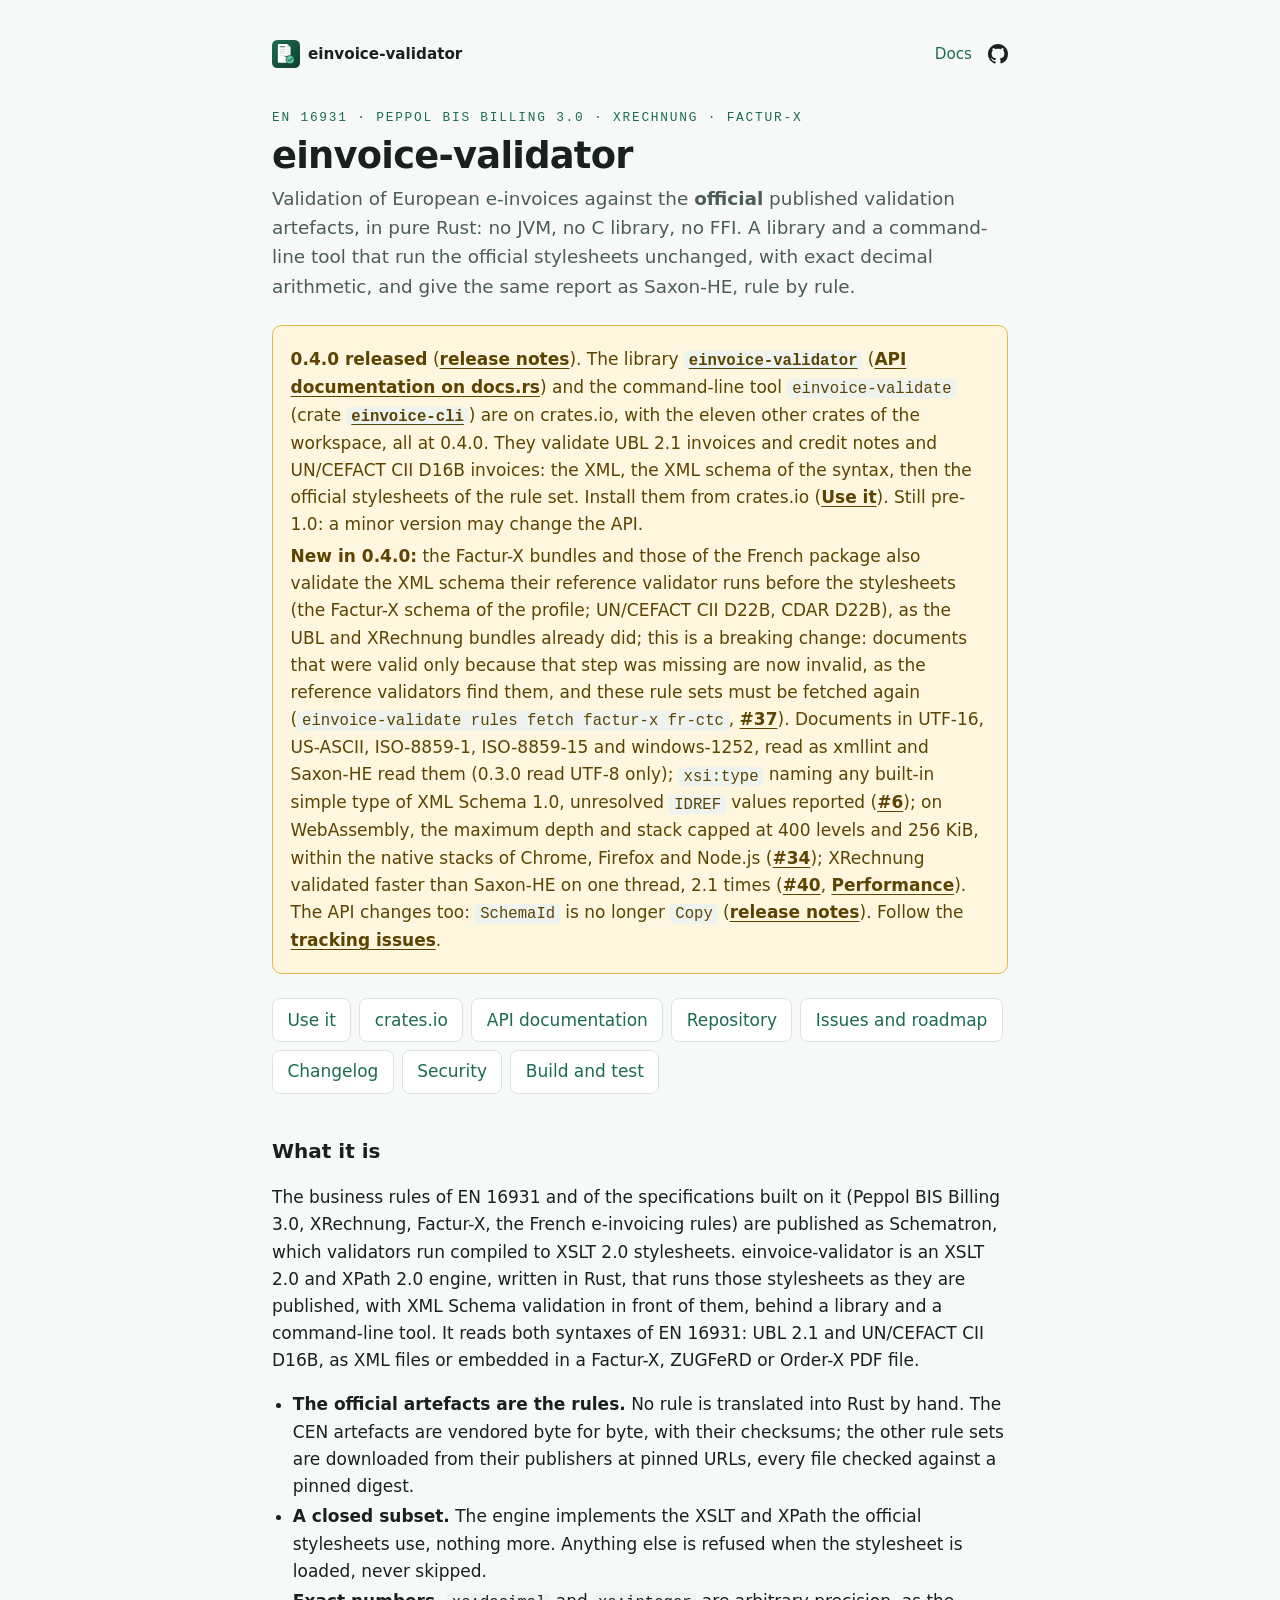
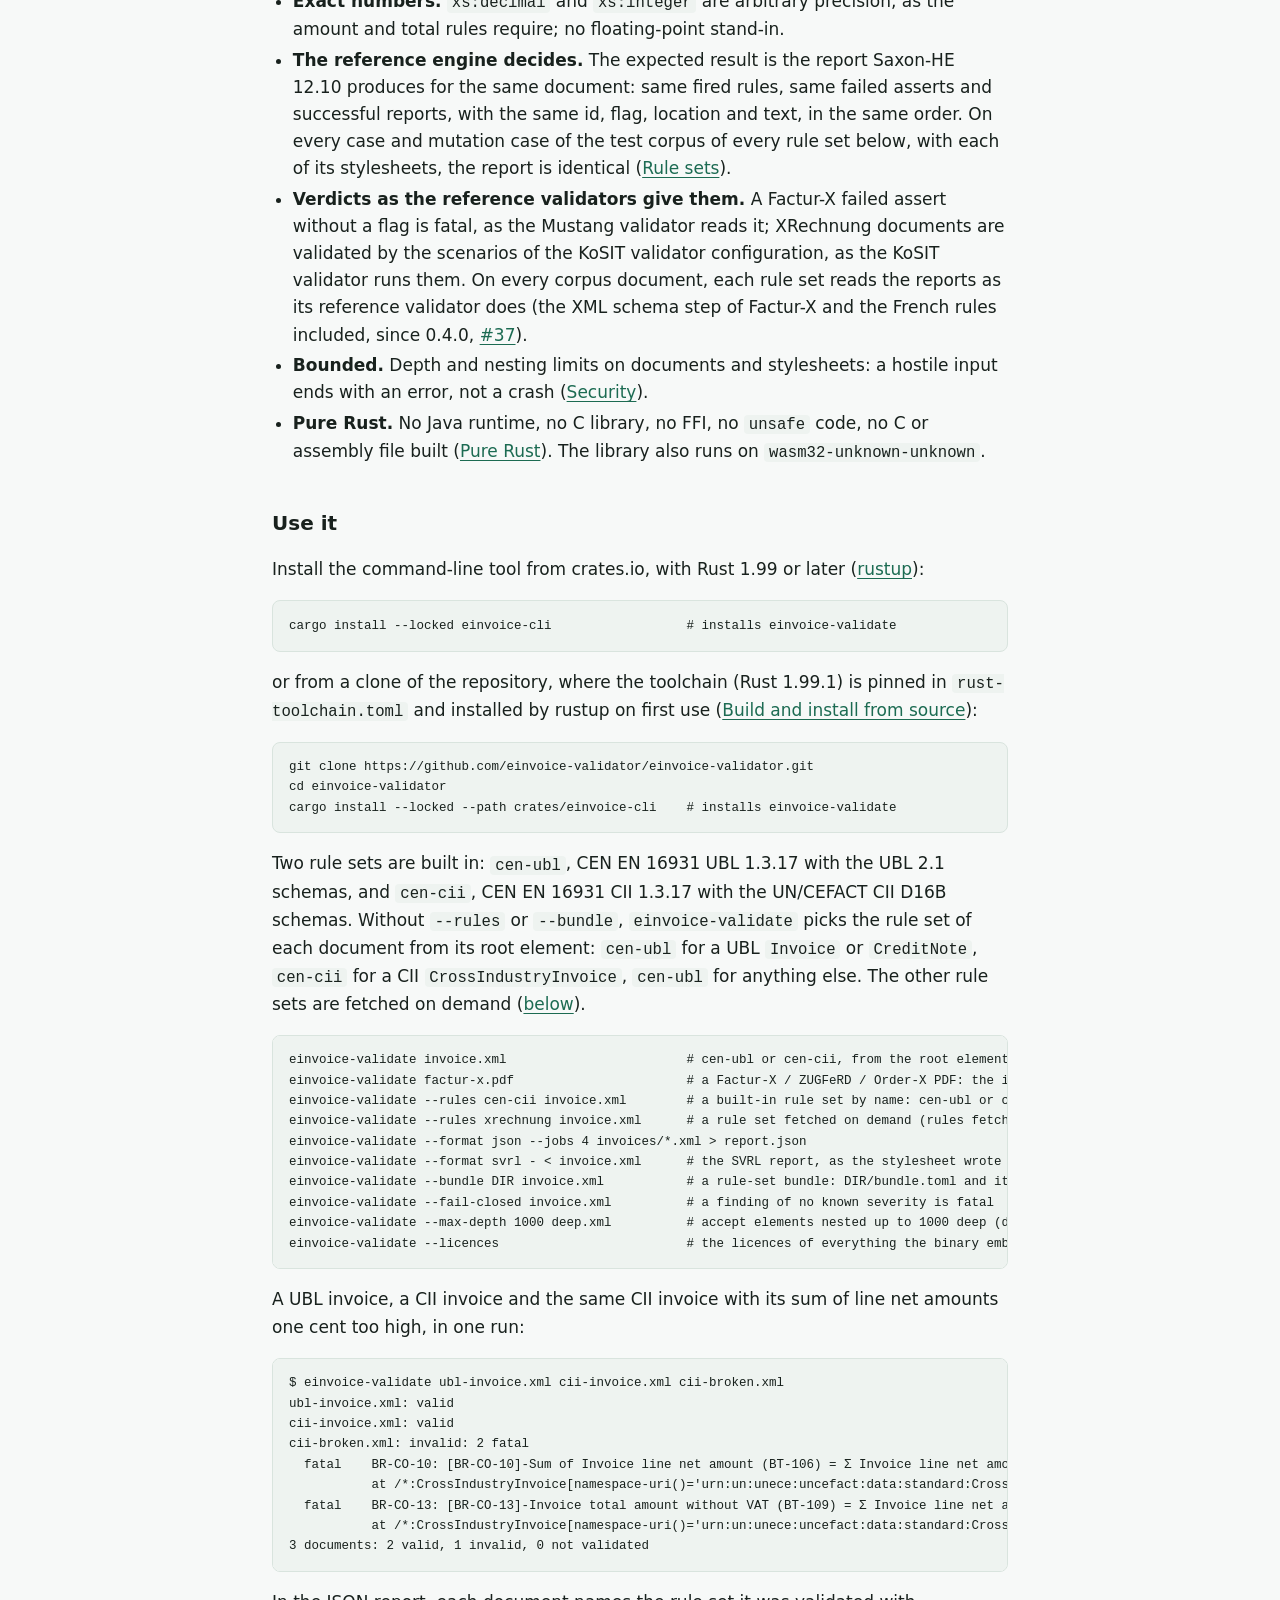
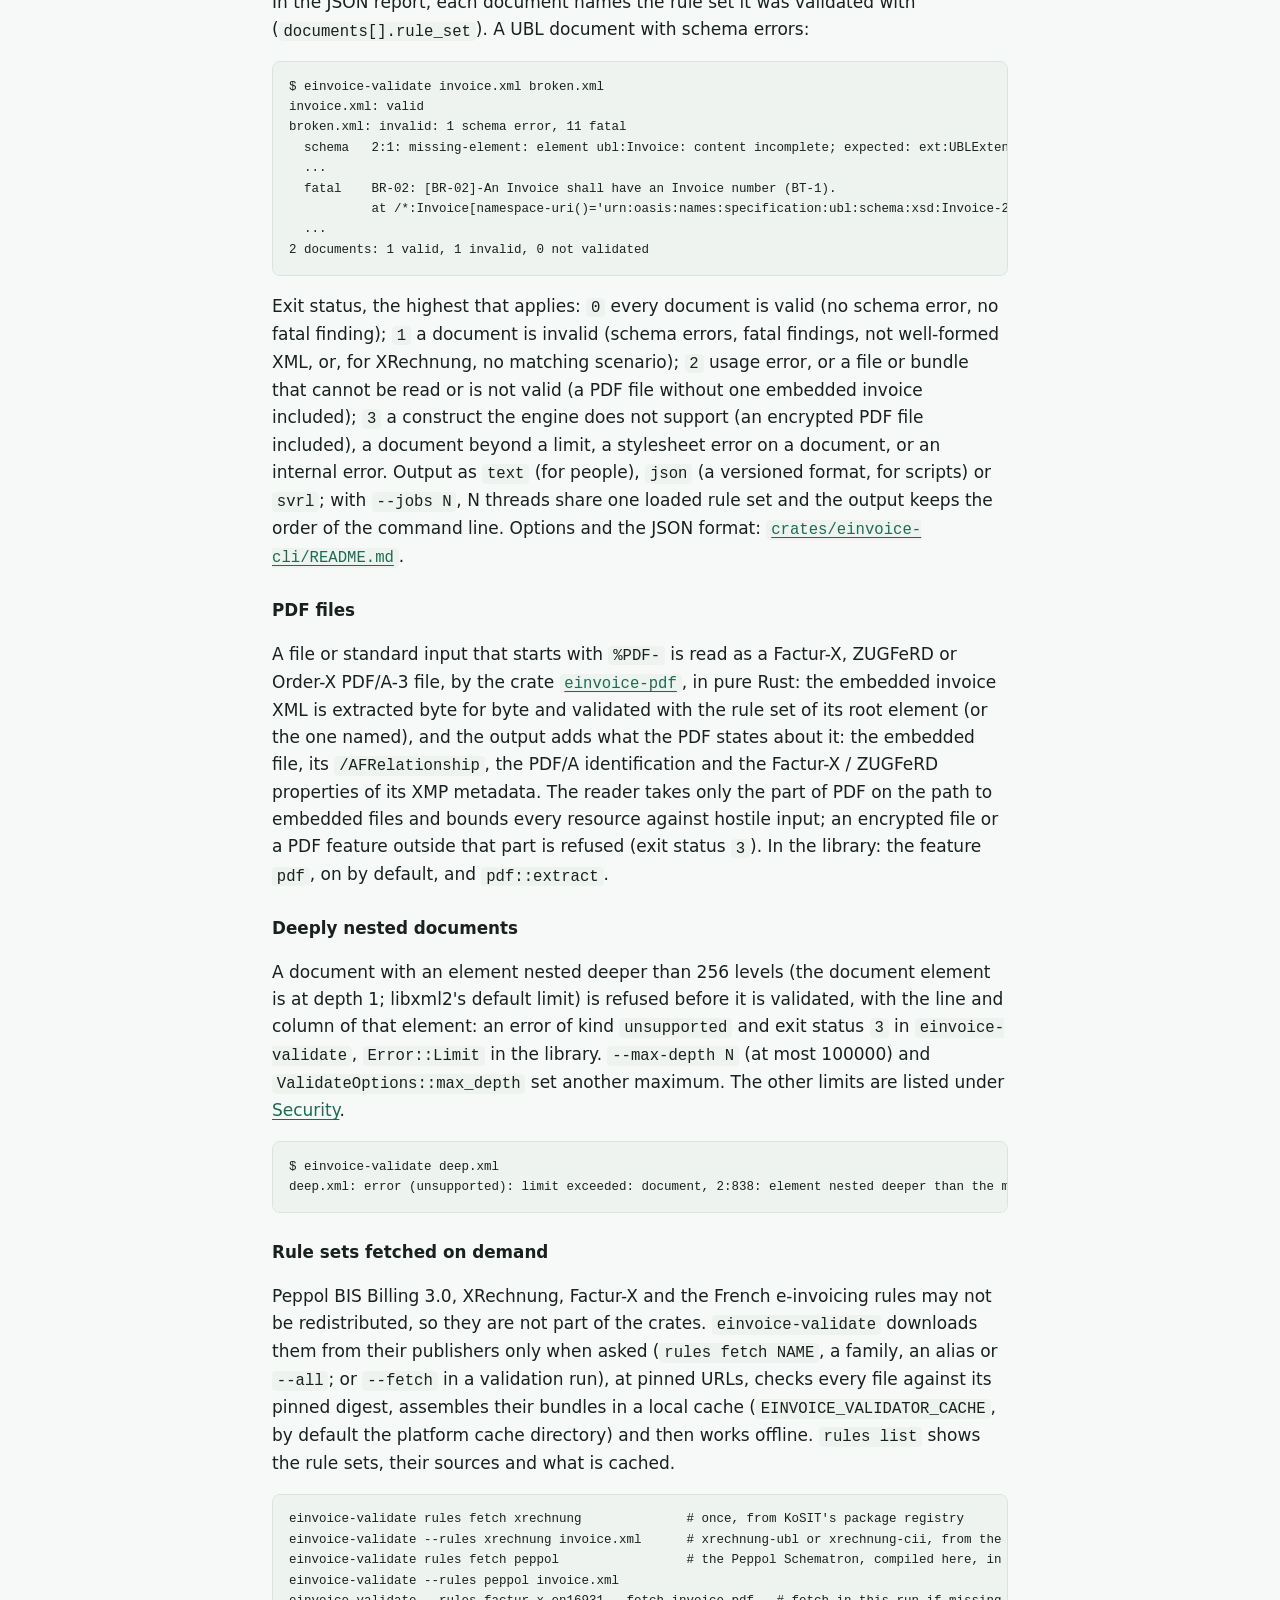
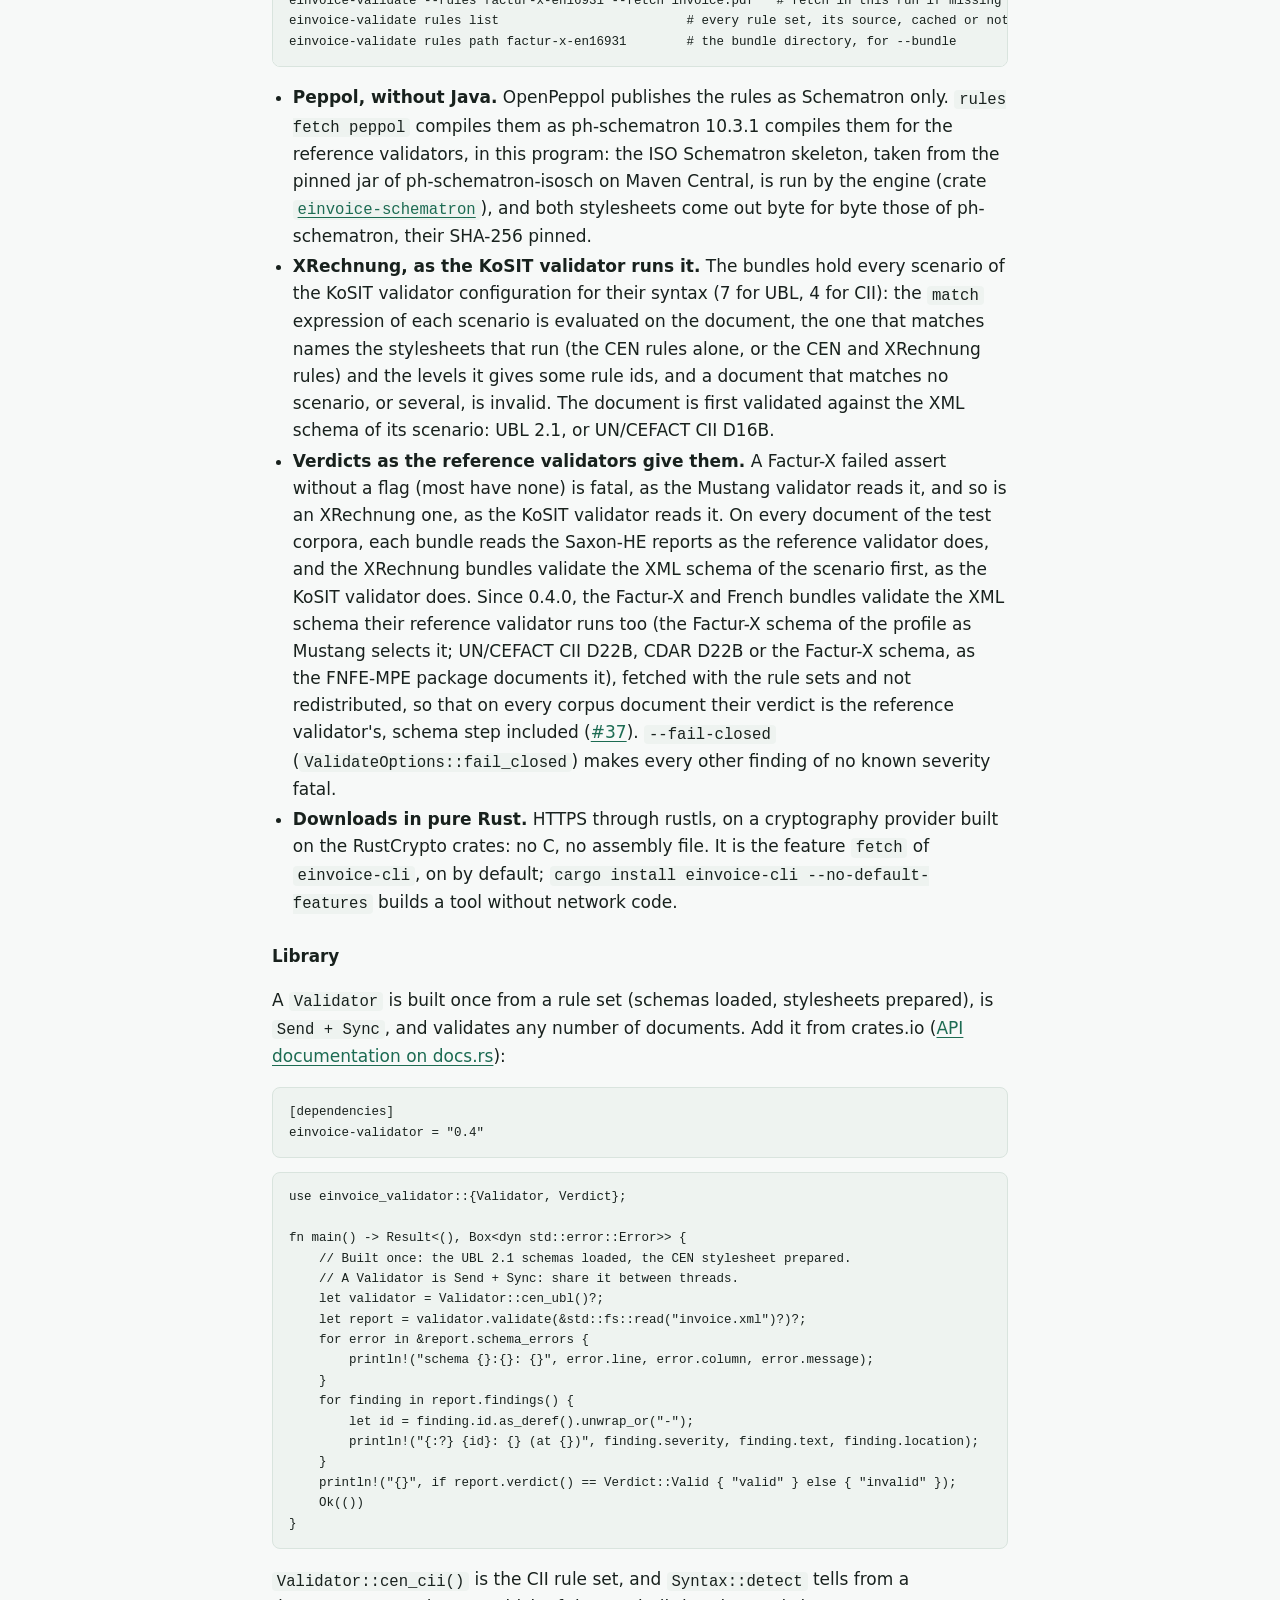
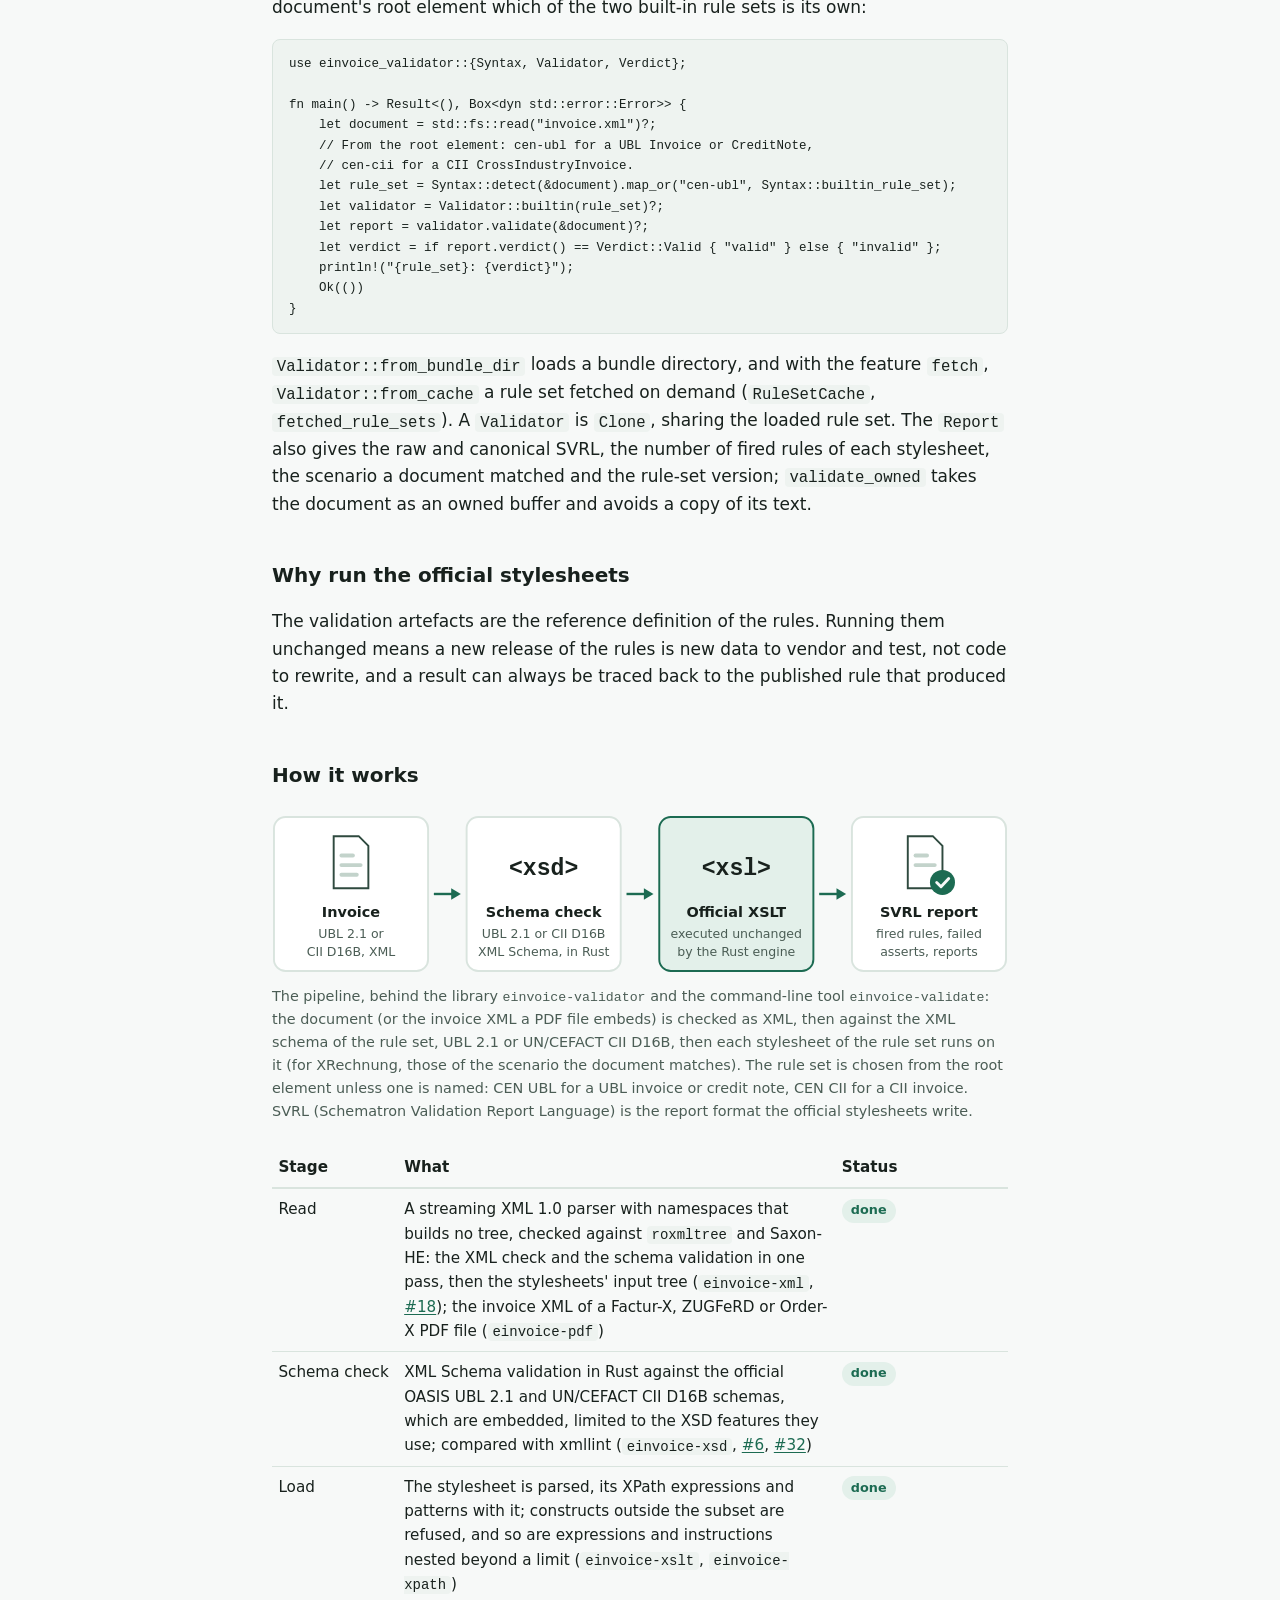
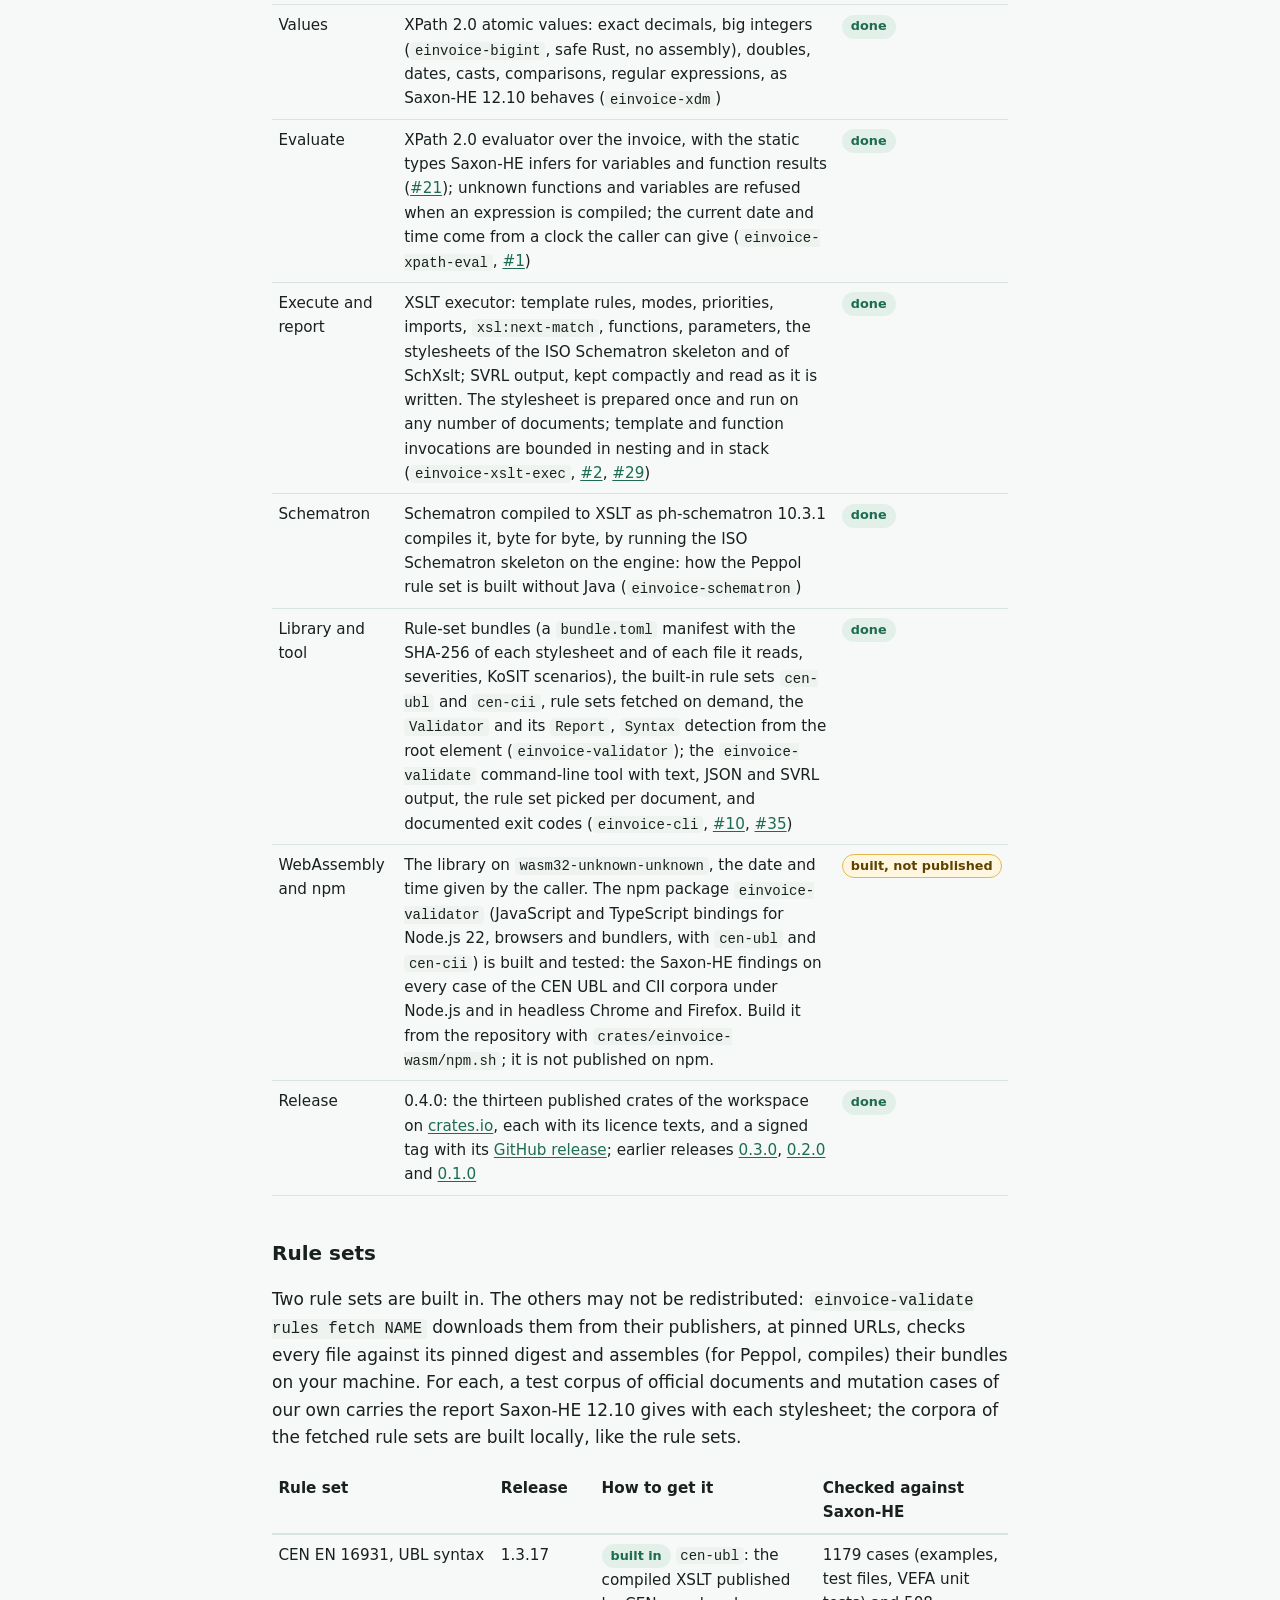
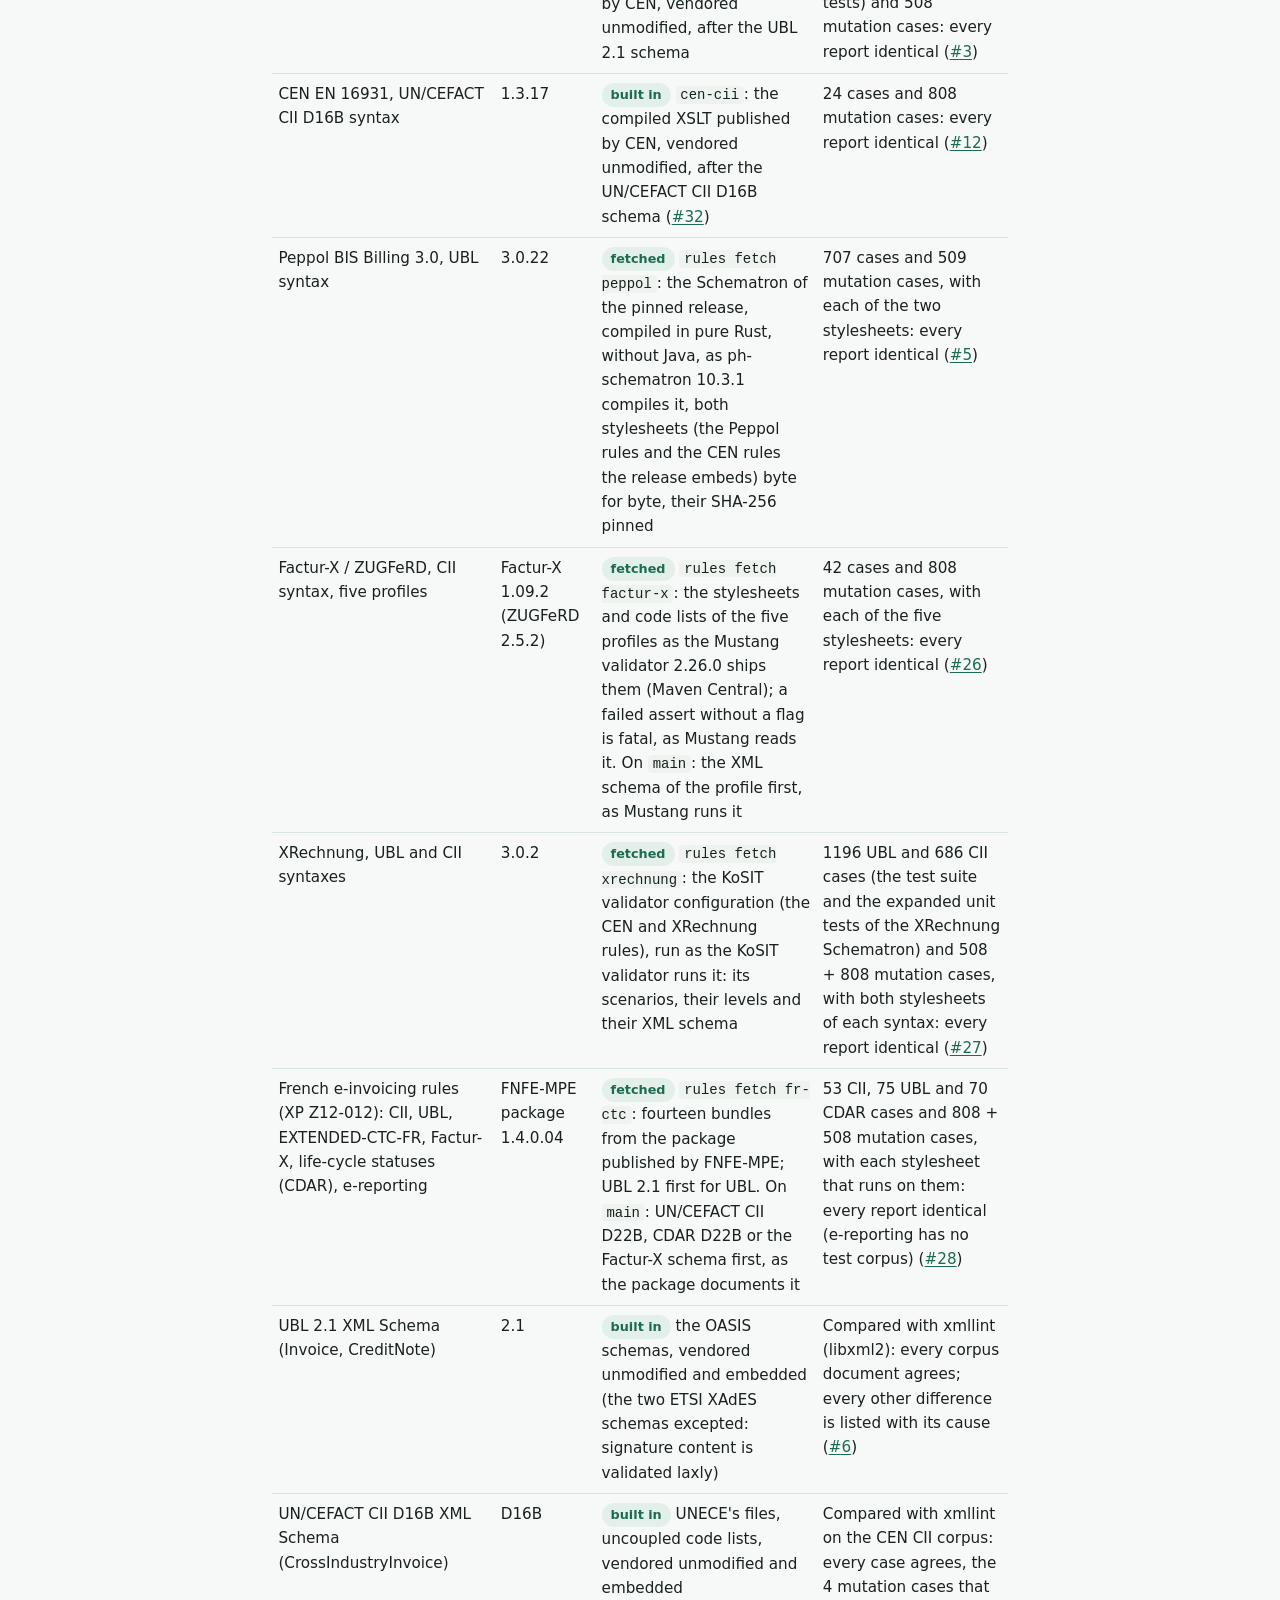
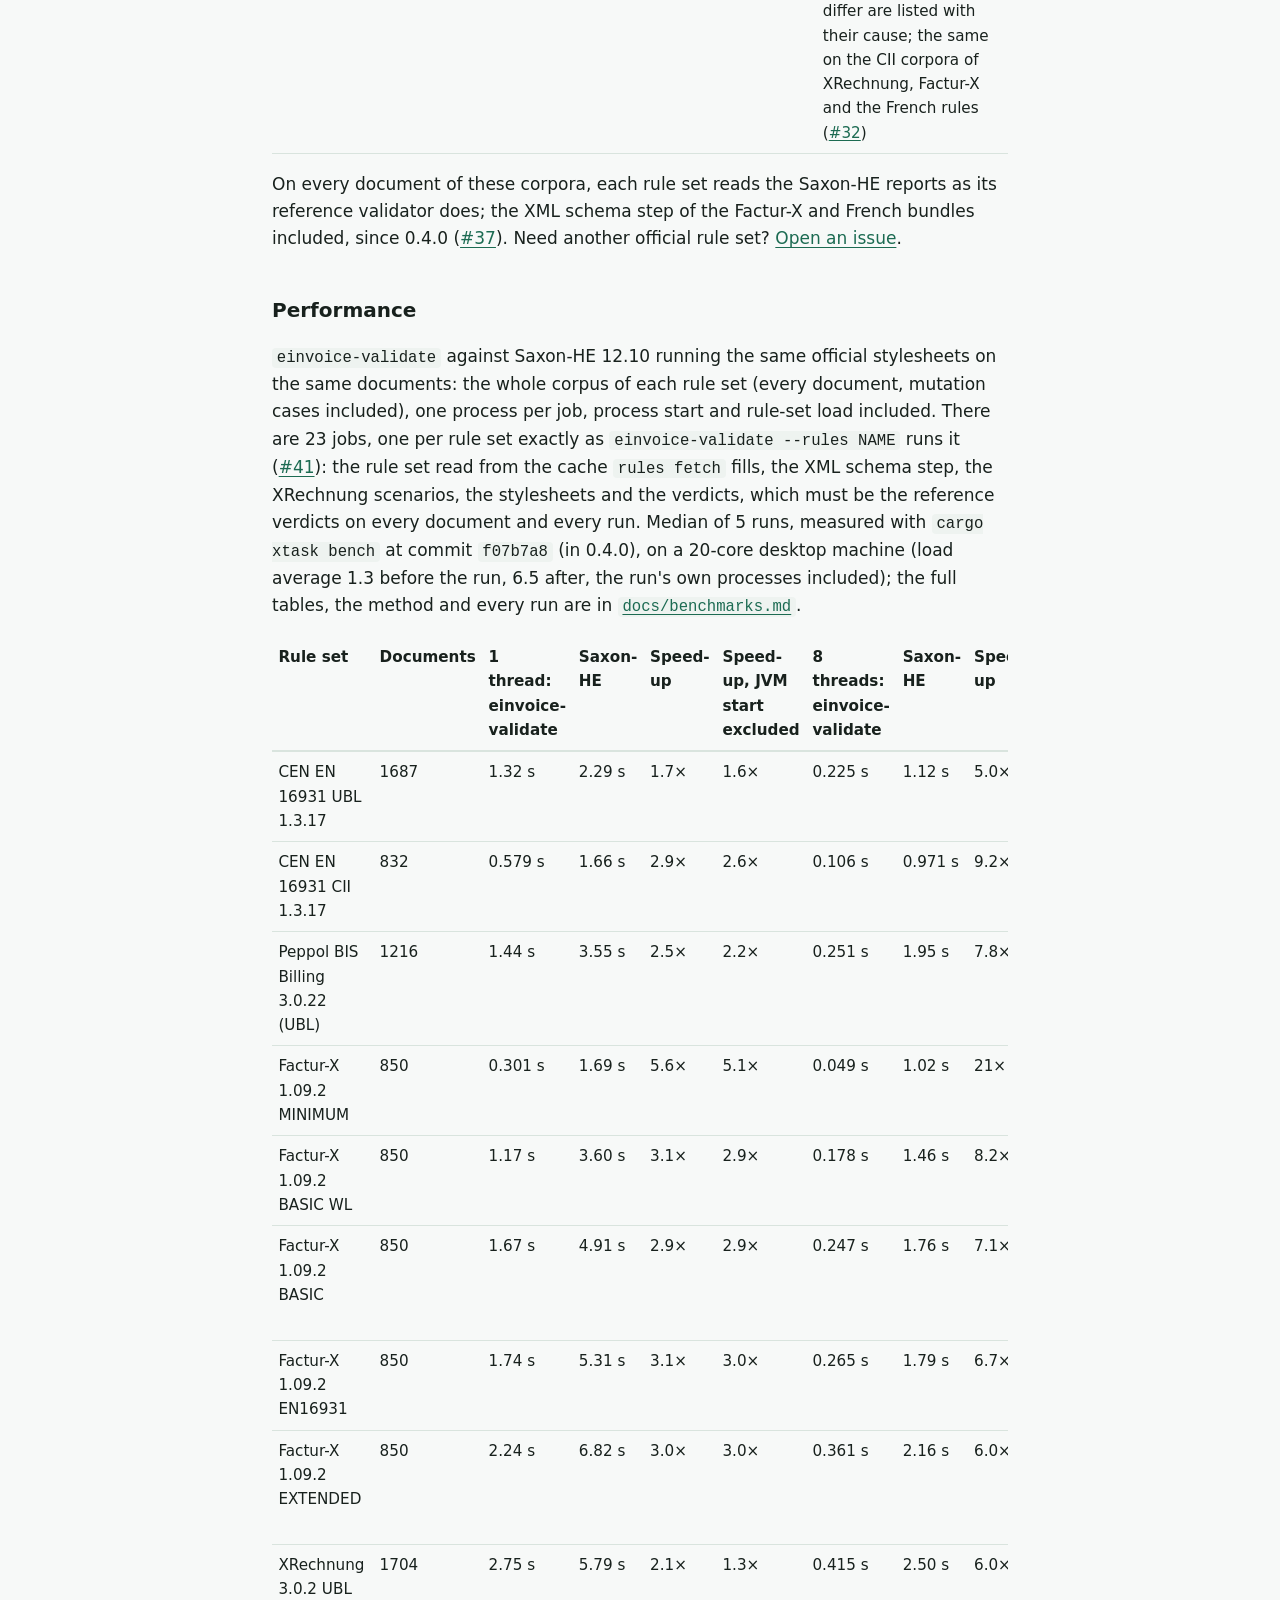
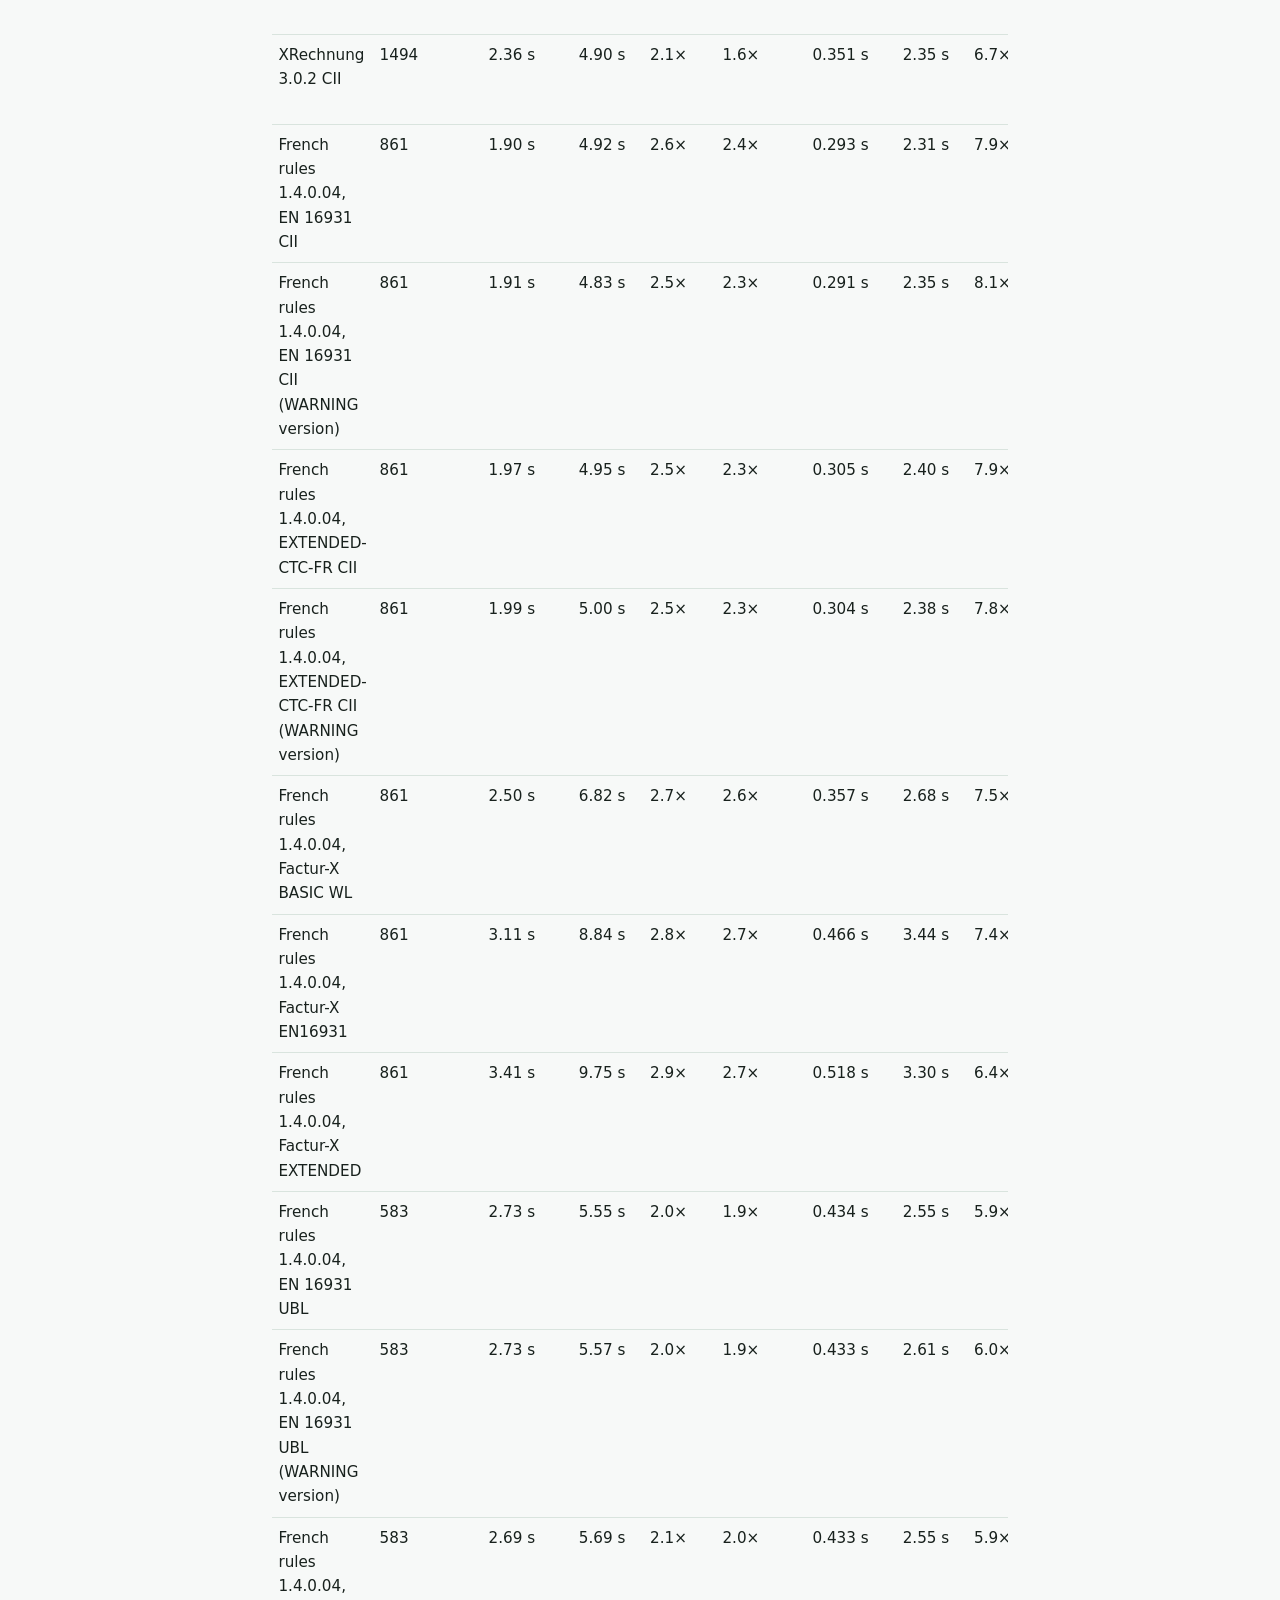
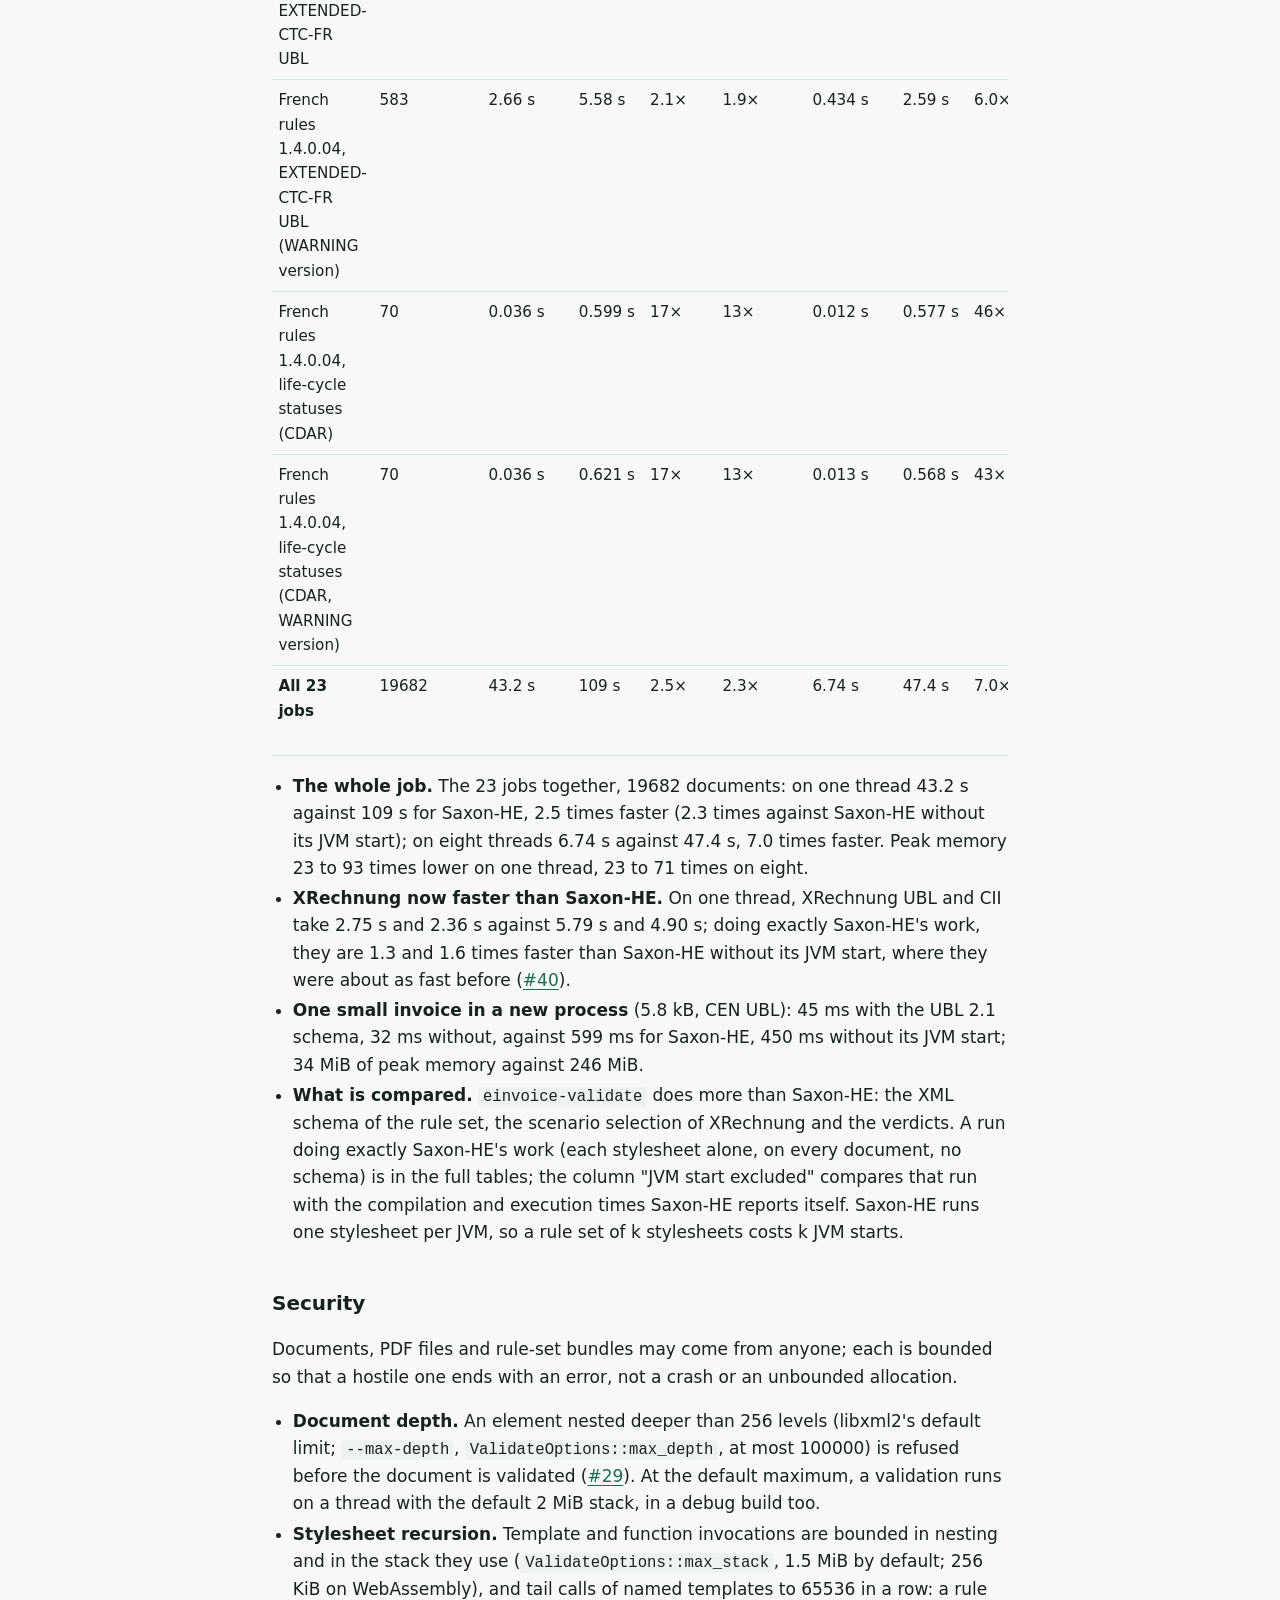
==== commit af822667: "npm package: built from the repository, not published" ====
--- a/index.html
+++ b/index.html
@@ -216,7 +216,7 @@
 <tr><td>Execute and report</td><td>XSLT executor: template rules, modes, priorities, imports, <code>xsl:next-match</code>, functions, parameters, the stylesheets of the ISO Schematron skeleton and of SchXslt; SVRL output, kept compactly and read as it is written. The stylesheet is prepared once and run on any number of documents; template and function invocations are bounded in nesting and in stack (<code>einvoice-xslt-exec</code>, <a href="https://github.com/einvoice-validator/einvoice-validator/issues/2">#2</a>, <a href="https://github.com/einvoice-validator/einvoice-validator/issues/29">#29</a>)</td><td><span class="tag done">done</span></td></tr>
 <tr><td>Schematron</td><td>Schematron compiled to XSLT as ph-schematron 10.3.1 compiles it, byte for byte, by running the ISO Schematron skeleton on the engine: how the Peppol rule set is built without Java (<code>einvoice-schematron</code>)</td><td><span class="tag done">done</span></td></tr>
 <tr><td>Library and tool</td><td>Rule-set bundles (a <code>bundle.toml</code> manifest with the SHA-256 of each stylesheet and of each file it reads, severities, KoSIT scenarios), the built-in rule sets <code>cen-ubl</code> and <code>cen-cii</code>, rule sets fetched on demand, the <code>Validator</code> and its <code>Report</code>, <code>Syntax</code> detection from the root element (<code>einvoice-validator</code>); the <code>einvoice-validate</code> command-line tool with text, JSON and SVRL output, the rule set picked per document, and documented exit codes (<code>einvoice-cli</code>, <a href="https://github.com/einvoice-validator/einvoice-validator/issues/10">#10</a>, <a href="https://github.com/einvoice-validator/einvoice-validator/issues/35">#35</a>)</td><td><span class="tag done">done</span></td></tr>
-<tr><td>WebAssembly and npm</td><td>The library on <code>wasm32-unknown-unknown</code>, the date and time given by the caller. The npm package <code>einvoice-validator</code> (JavaScript and TypeScript bindings for Node.js 22, browsers and bundlers, with <code>cen-ubl</code> and <code>cen-cii</code>) is built and tested: the Saxon-HE findings on every case of the CEN UBL and CII corpora under Node.js and in headless Chrome and Firefox. Not yet published on npm (<a href="https://github.com/einvoice-validator/einvoice-validator/issues/9">#9</a>)</td><td><span class="tag wip">built, not published</span></td></tr>
+<tr><td>WebAssembly and npm</td><td>The library on <code>wasm32-unknown-unknown</code>, the date and time given by the caller. The npm package <code>einvoice-validator</code> (JavaScript and TypeScript bindings for Node.js 22, browsers and bundlers, with <code>cen-ubl</code> and <code>cen-cii</code>) is built and tested: the Saxon-HE findings on every case of the CEN UBL and CII corpora under Node.js and in headless Chrome and Firefox. Build it from the repository with <code>crates/einvoice-wasm/npm.sh</code>; it is not published on npm.</td><td><span class="tag wip">built, not published</span></td></tr>
 <tr><td>Release</td><td>0.4.0: the thirteen published crates of the workspace on <a href="https://crates.io/crates/einvoice-validator">crates.io</a>, each with its licence texts, and a signed tag with its <a href="https://github.com/einvoice-validator/einvoice-validator/releases/tag/v0.4.0">GitHub release</a>; earlier releases <a href="https://github.com/einvoice-validator/einvoice-validator/releases/tag/v0.3.0">0.3.0</a>, <a href="https://github.com/einvoice-validator/einvoice-validator/releases/tag/v0.2.0">0.2.0</a> and <a href="https://github.com/einvoice-validator/einvoice-validator/releases/tag/v0.1.0">0.1.0</a></td><td><span class="tag done">done</span></td></tr>
 </tbody>
 </table>
